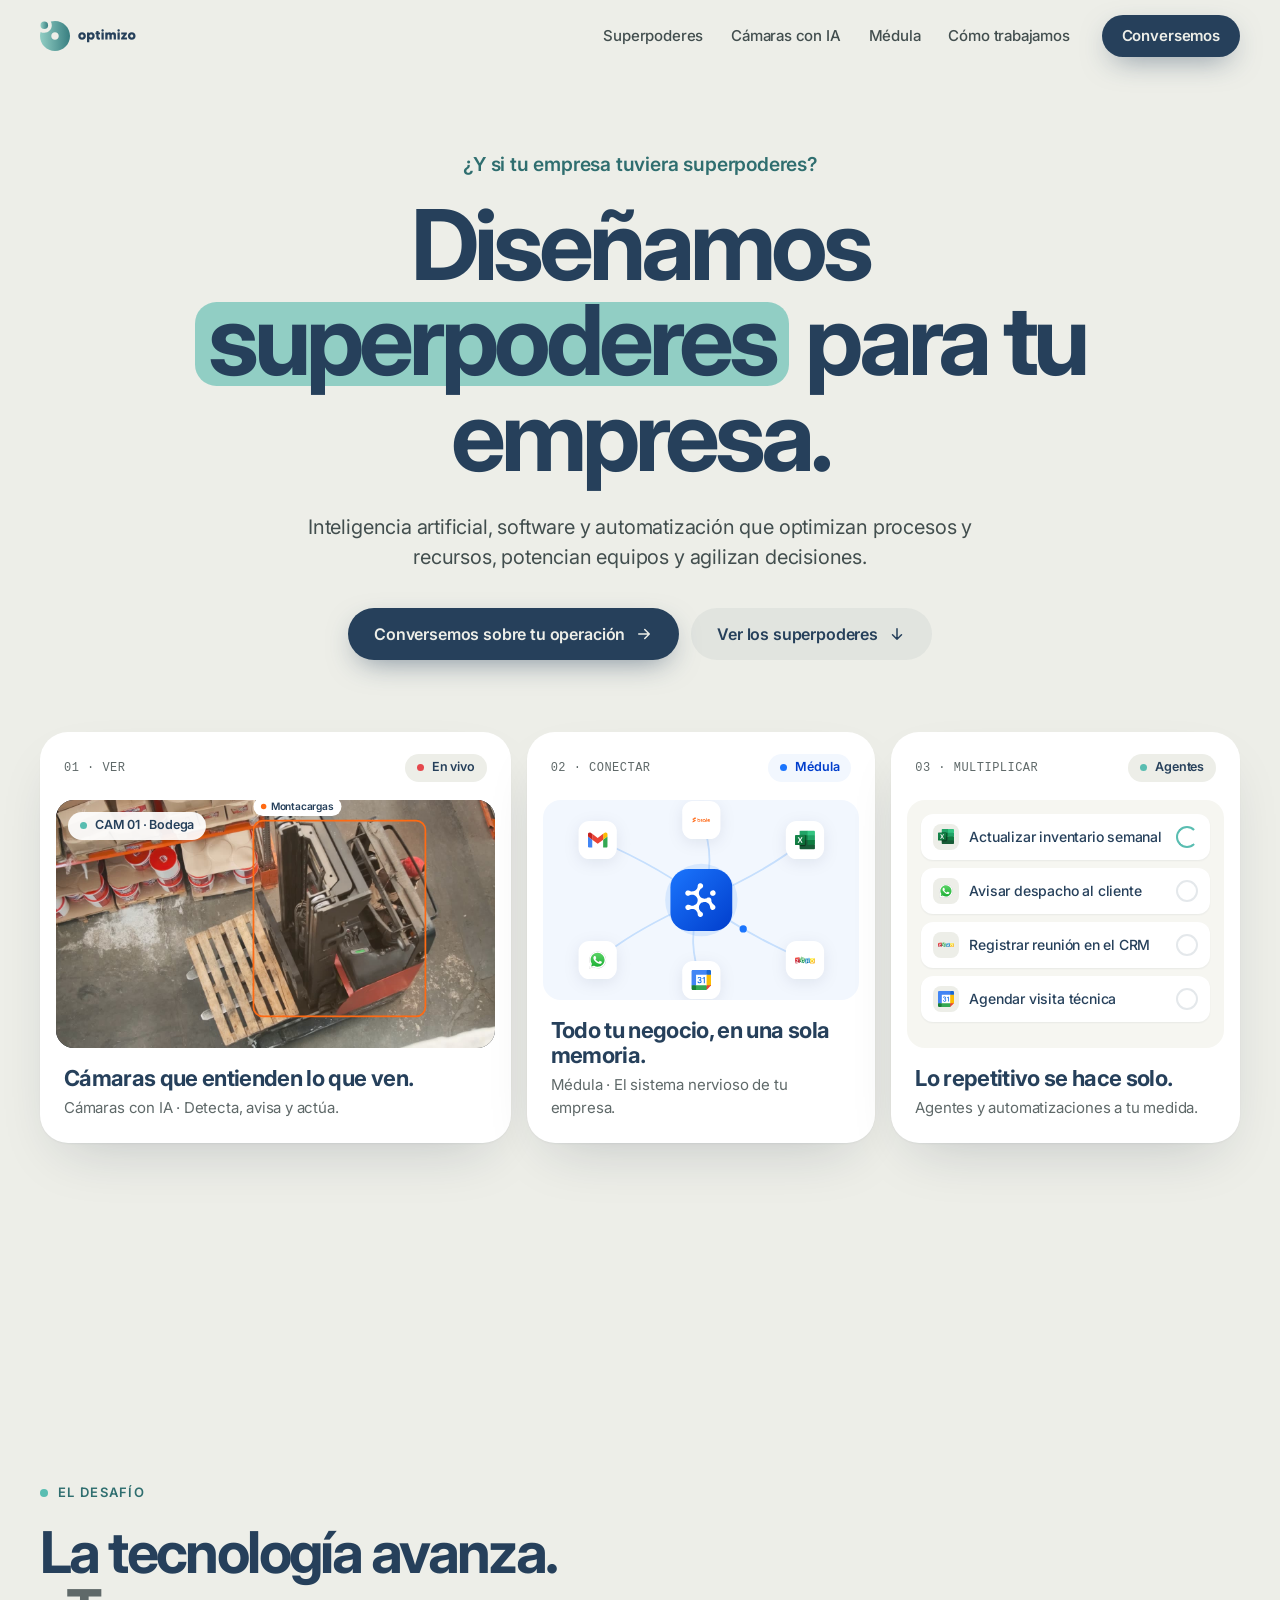
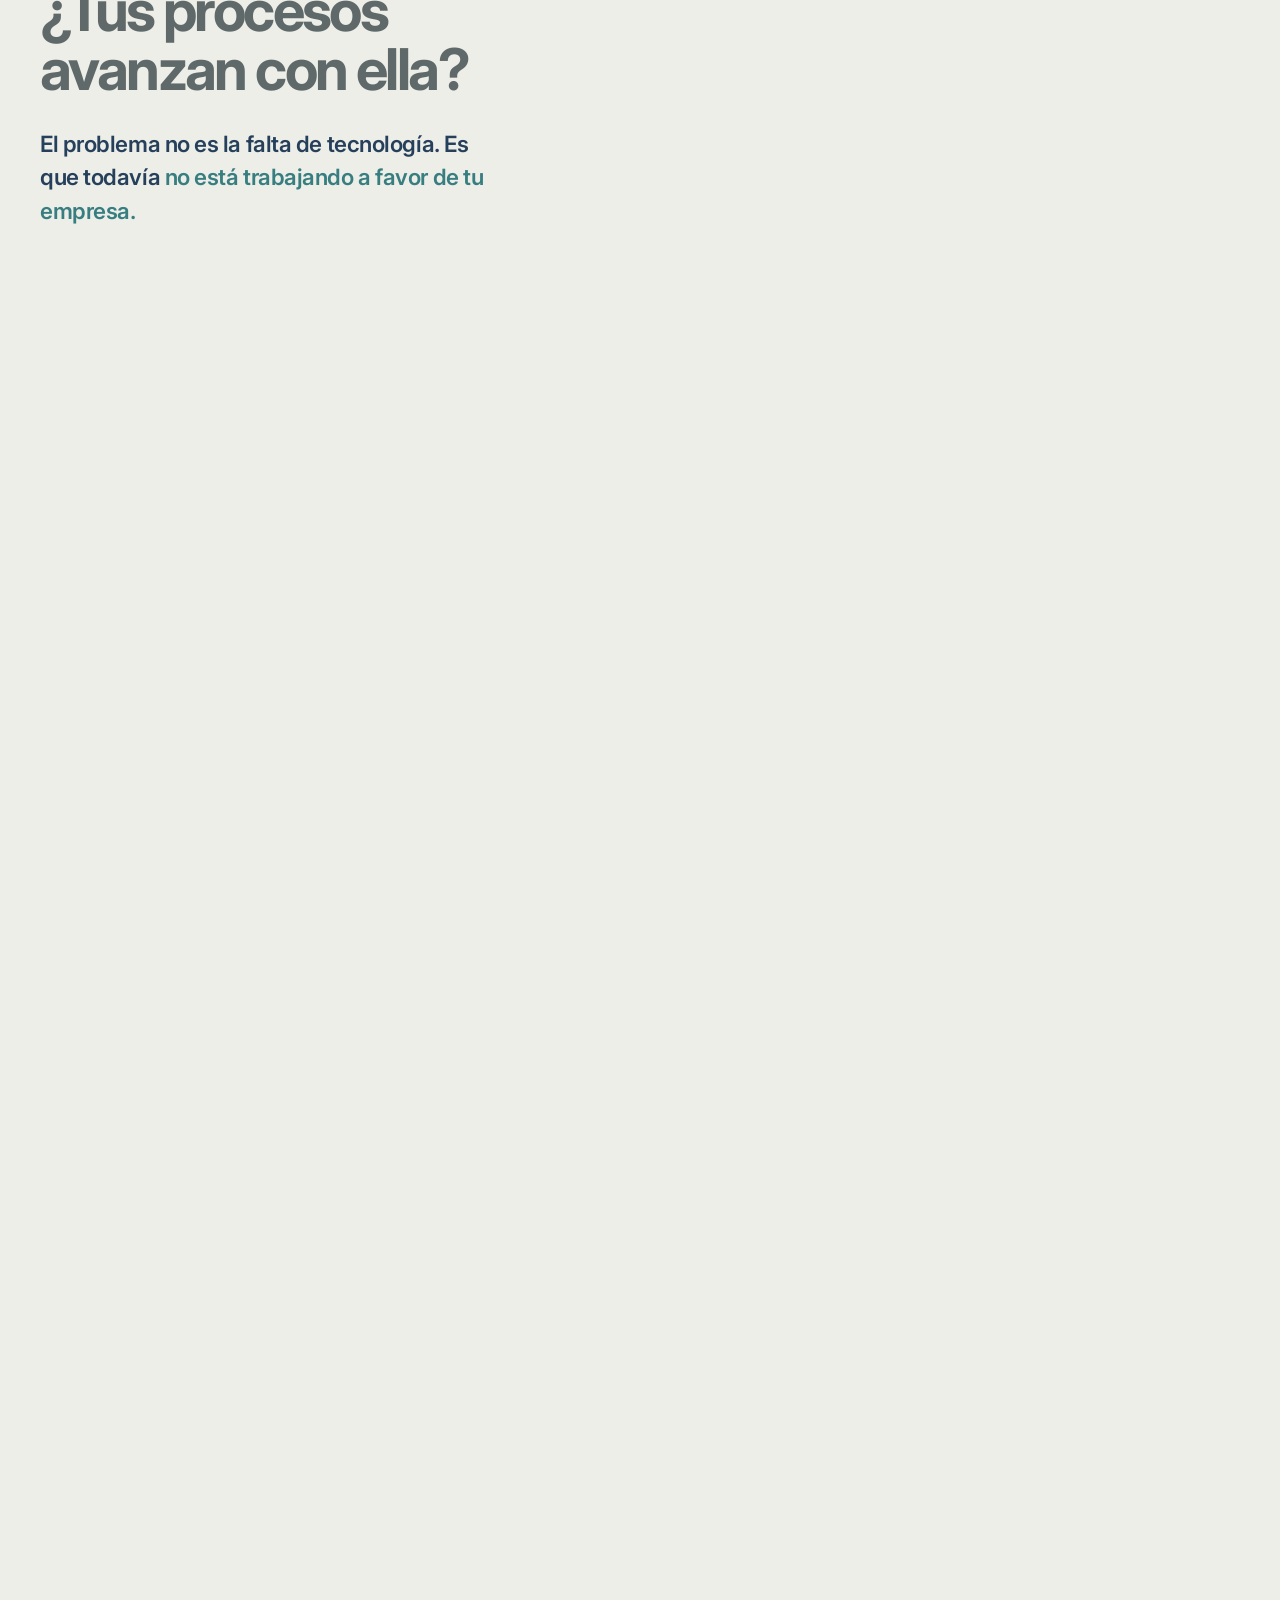
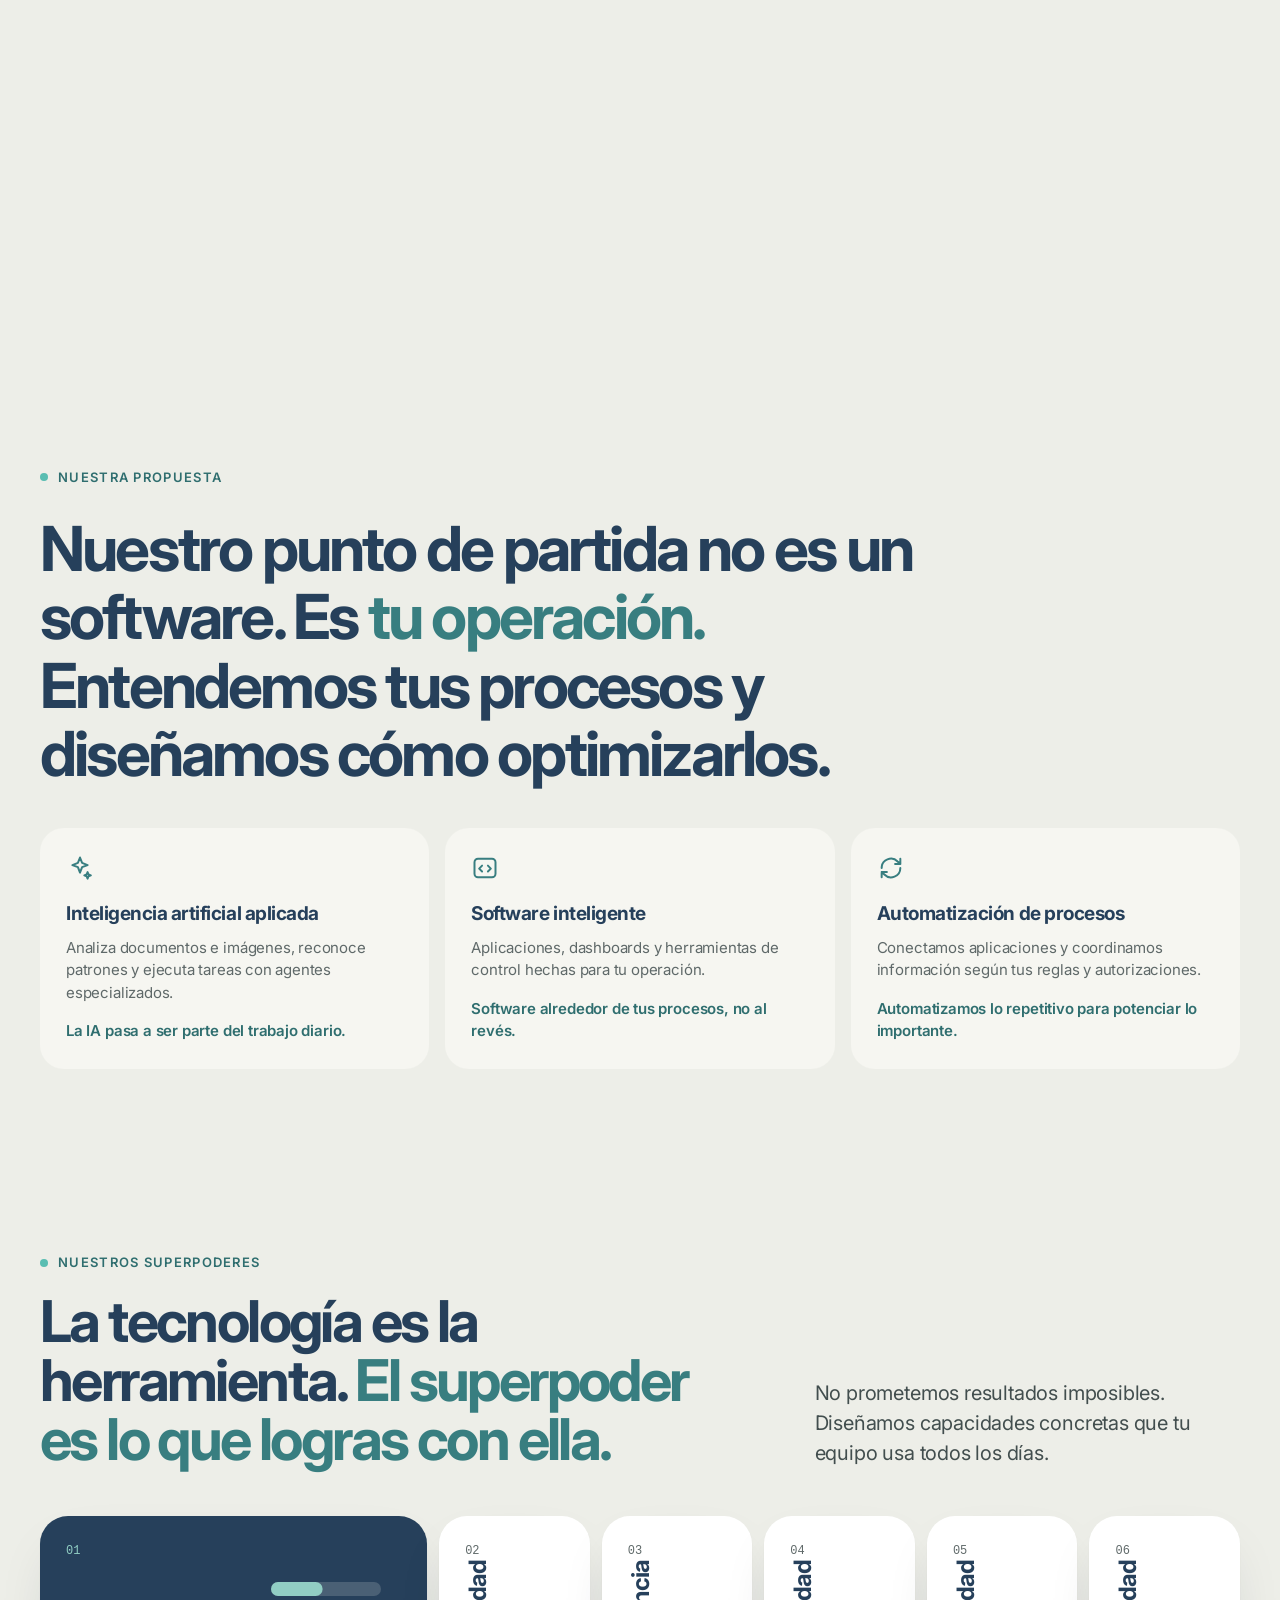
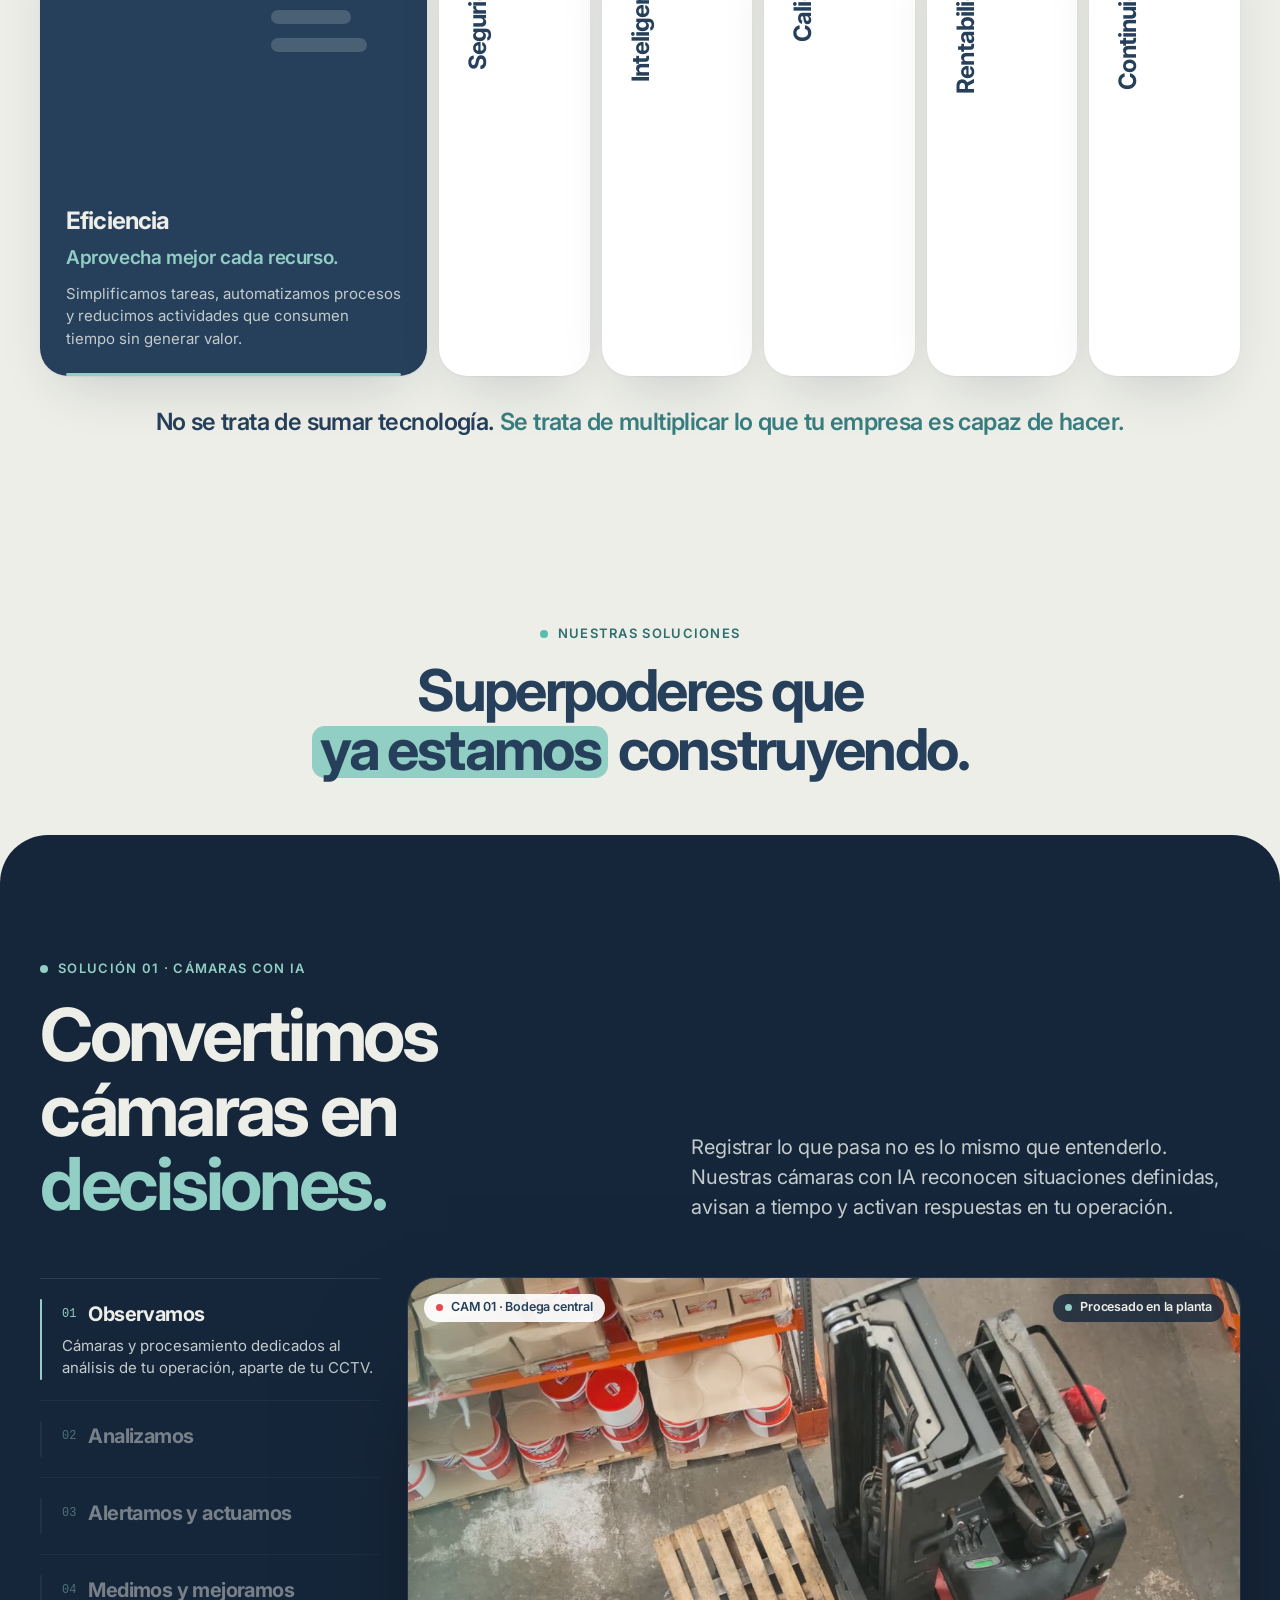
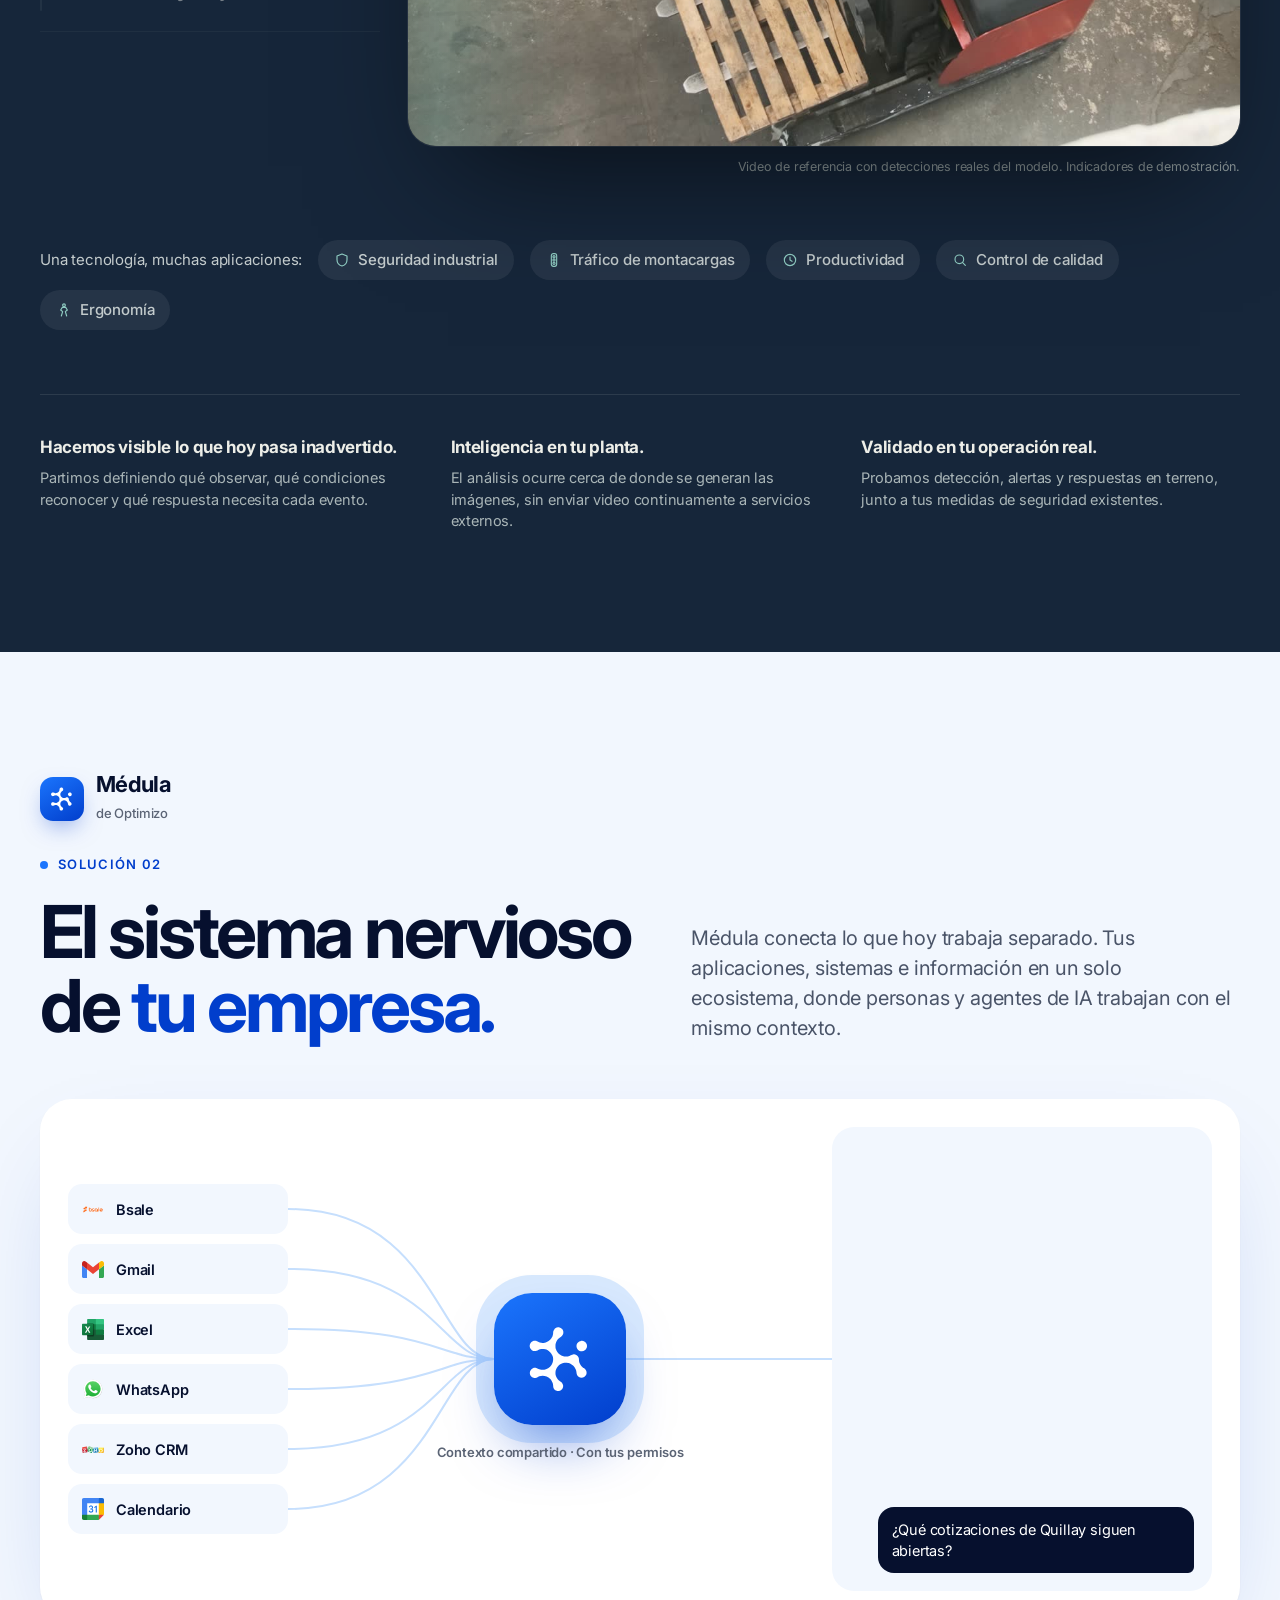
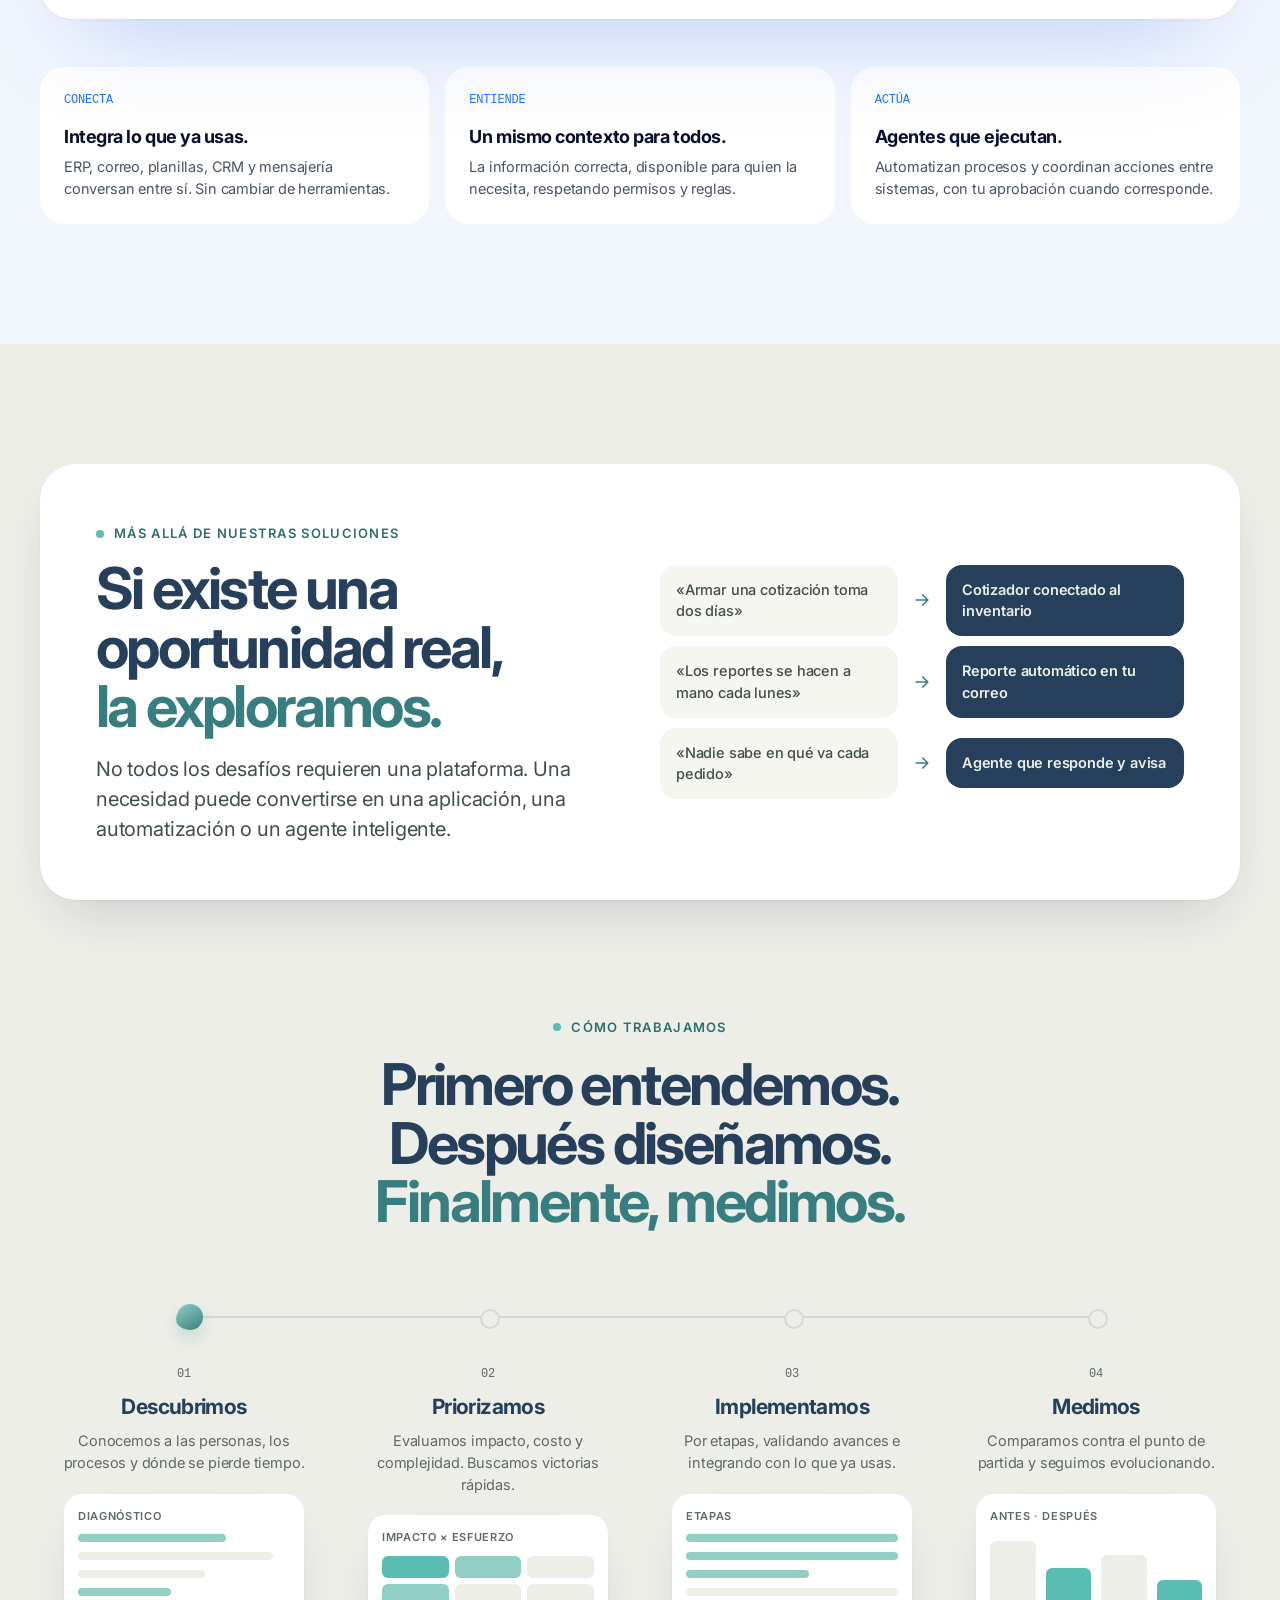
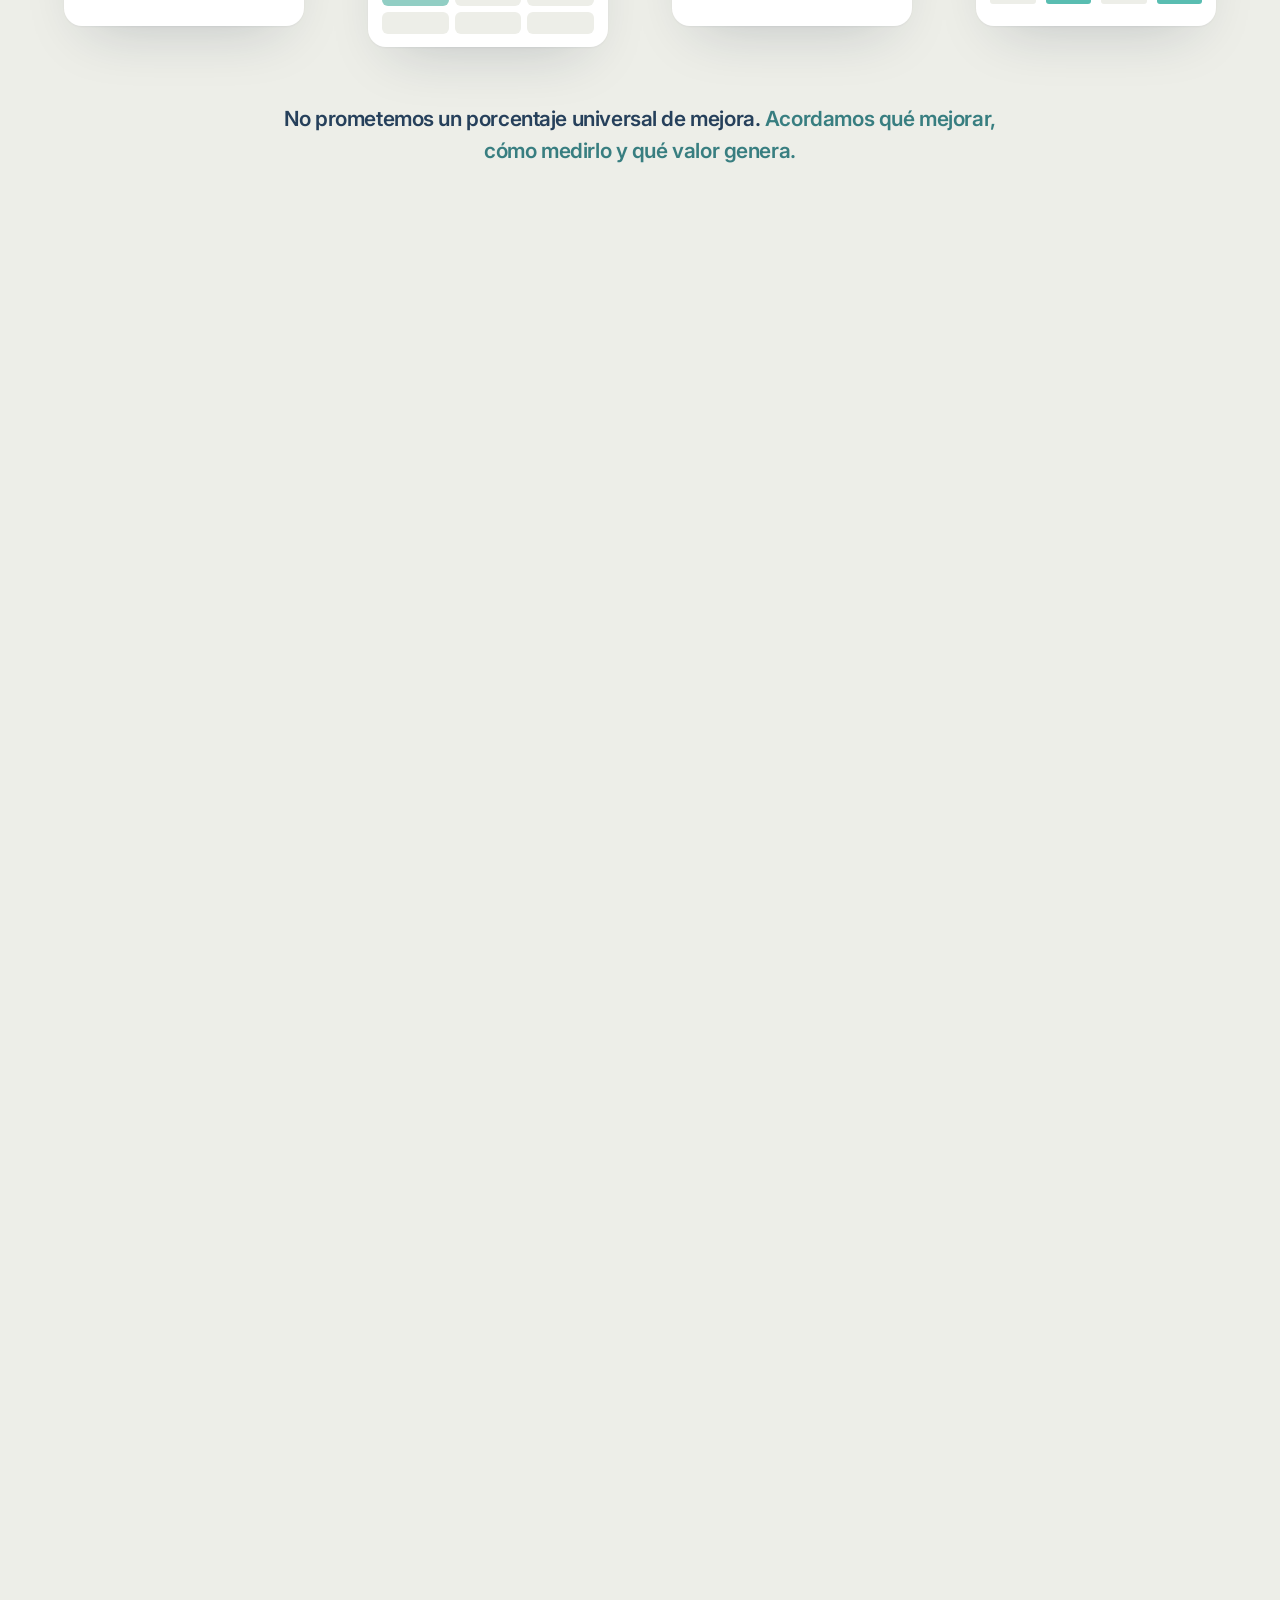
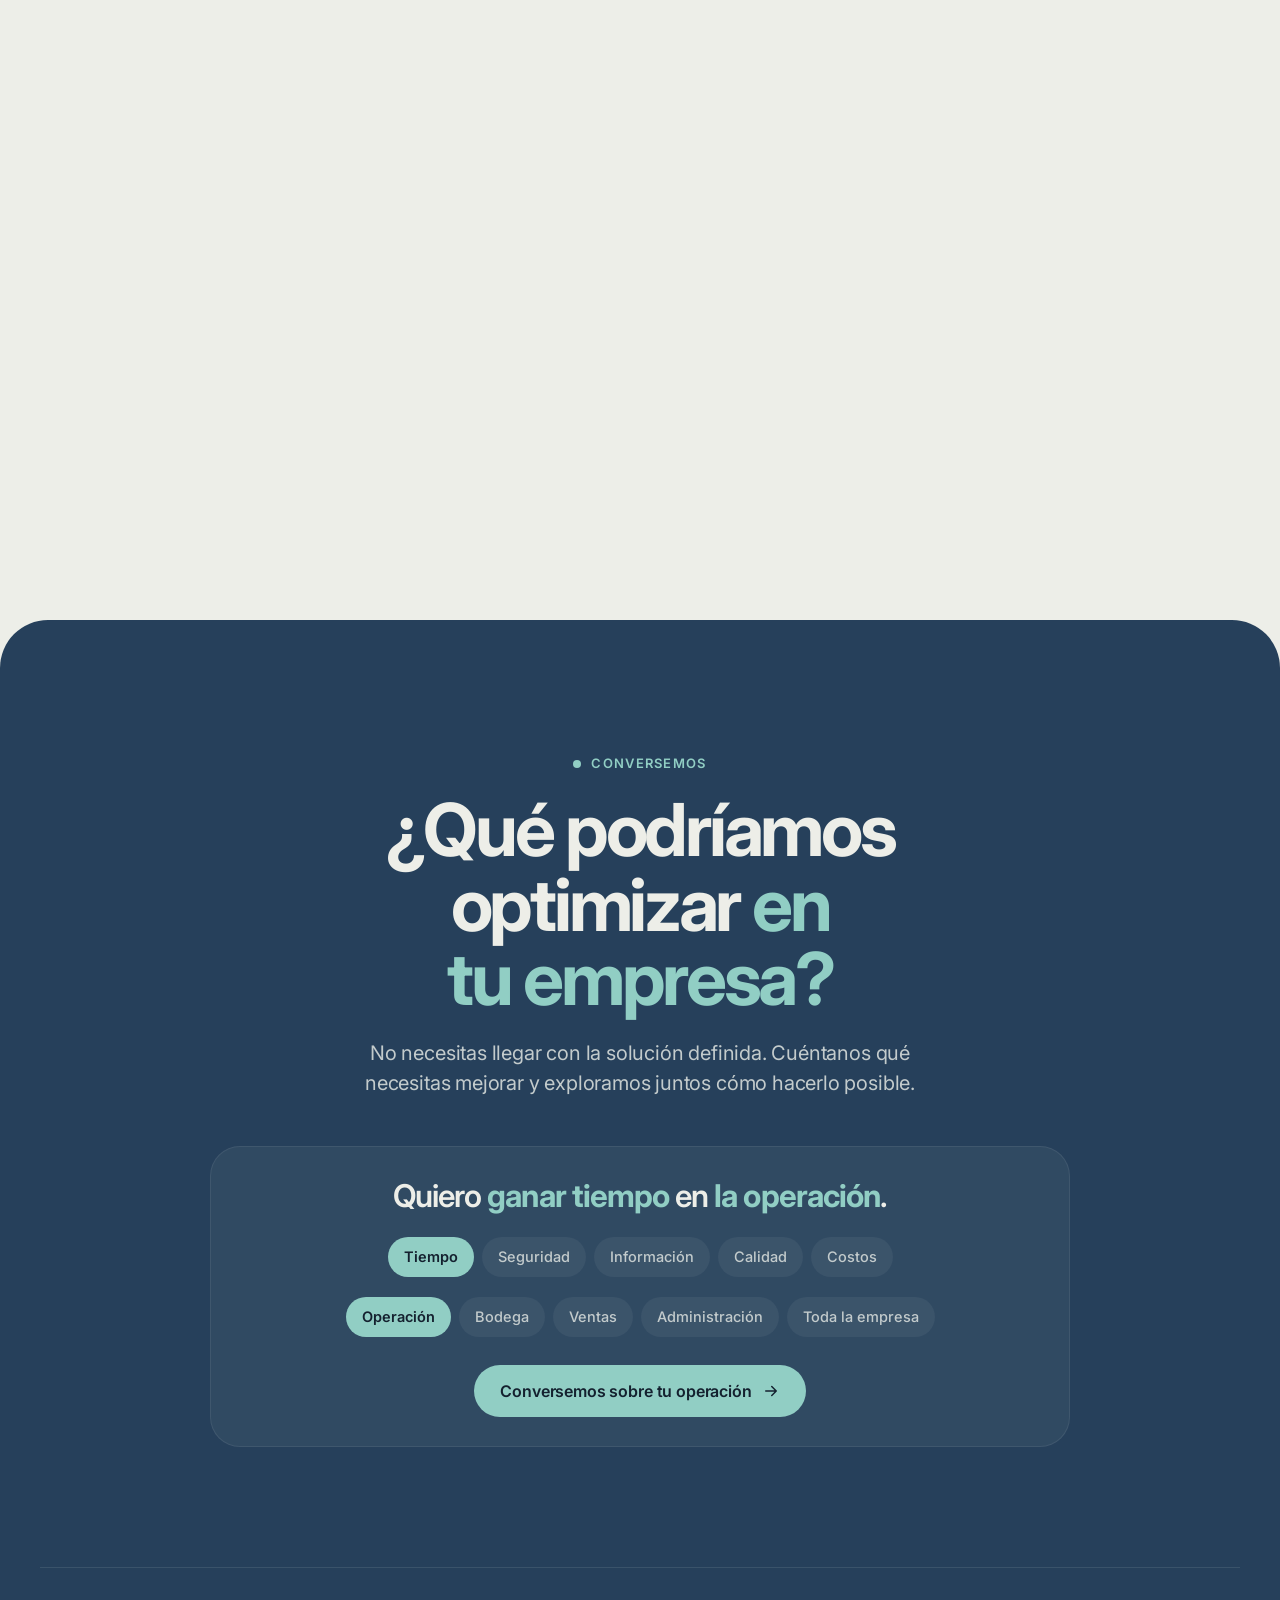
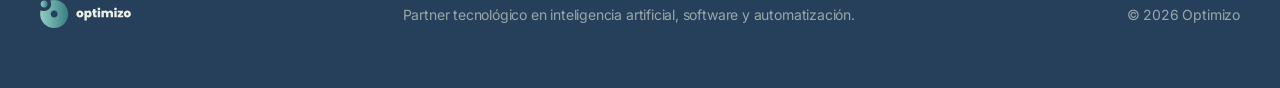
==== index.html @ f1a85746 "Sitio de Optimizo para la feria: v1 Co-Authored-By: Claude Opus 5.5 <noreply@anthropic.com>" ====
<!doctype html>
<html lang="es-CL">
<head>
<meta charset="utf-8">
<meta name="viewport" content="width=device-width, initial-scale=1, viewport-fit=cover">
<title>Optimizo · Superpoderes para tu empresa</title>
<meta name="description" content="Partner tecnológico en inteligencia artificial, desarrollo de software y automatización. Cámaras con IA y Médula, el sistema nervioso de tu empresa.">
<meta name="robots" content="noindex">
<meta name="theme-color" content="#EDEEE8">
<link rel="icon" href="recursos/optimizo-isotipo.svg" type="image/svg+xml">
<link rel="preload" href="recursos/fuentes/inter-opsz.woff2" as="font" type="font/woff2" crossorigin>
<link rel="stylesheet" href="estilos.css">
</head>
<body>

<svg width="0" height="0" style="position:absolute" aria-hidden="true">
  <defs>
    <symbol id="i-flecha" viewBox="0 0 24 24" fill="none" stroke="currentColor" stroke-width="2" stroke-linecap="round" stroke-linejoin="round"><path d="M5 12h14M13 6l6 6-6 6"/></symbol>
    <symbol id="i-abajo" viewBox="0 0 24 24" fill="none" stroke="currentColor" stroke-width="2" stroke-linecap="round" stroke-linejoin="round"><path d="M12 5v14M6 13l6 6 6-6"/></symbol>
    <symbol id="i-ok" viewBox="0 0 24 24" fill="none" stroke="currentColor" stroke-width="3" stroke-linecap="round" stroke-linejoin="round"><path d="M5 12.5l4.5 4.5L19 7.5"/></symbol>
    <symbol id="i-alerta" viewBox="0 0 24 24" fill="none" stroke="currentColor" stroke-width="2.2" stroke-linecap="round" stroke-linejoin="round"><path d="M12 3.5L2.8 19.5h18.4z"/><path d="M12 10v4.2M12 17.2v.01"/></symbol>
    <symbol id="i-ia" viewBox="0 0 24 24" fill="none" stroke="currentColor" stroke-width="1.7" stroke-linecap="round" stroke-linejoin="round"><path d="M12 3l1.8 4.6L18.5 9.5l-4.7 1.8L12 16l-1.8-4.7L5.5 9.5l4.7-1.9z"/><path d="M18.5 15.5l.8 2 2 .8-2 .8-.8 2-.8-2-2-.8 2-.8z"/></symbol>
    <symbol id="i-codigo" viewBox="0 0 24 24" fill="none" stroke="currentColor" stroke-width="1.7" stroke-linecap="round" stroke-linejoin="round"><rect x="3" y="4" width="18" height="16" rx="3"/><path d="M9.5 10l-2.5 2.5 2.5 2.5M14.5 10l2.5 2.5-2.5 2.5"/></symbol>
    <symbol id="i-auto" viewBox="0 0 24 24" fill="none" stroke="currentColor" stroke-width="1.7" stroke-linecap="round" stroke-linejoin="round"><path d="M4 12a8 8 0 0 1 13.7-5.6L20 8.5M20 4v4.5h-4.5"/><path d="M20 12a8 8 0 0 1-13.7 5.6L4 15.5M4 20v-4.5h4.5"/></symbol>
    <symbol id="i-escudo" viewBox="0 0 24 24" fill="none" stroke="currentColor" stroke-width="1.7" stroke-linecap="round" stroke-linejoin="round"><path d="M12 3l7.5 3v5.5c0 4.6-3.2 8.2-7.5 9.5-4.3-1.3-7.5-4.9-7.5-9.5V6z"/></symbol>
    <symbol id="i-trafico" viewBox="0 0 24 24" fill="none" stroke="currentColor" stroke-width="1.7" stroke-linecap="round" stroke-linejoin="round"><rect x="8" y="2.5" width="8" height="19" rx="3"/><circle cx="12" cy="7" r="1.6"/><circle cx="12" cy="12" r="1.6"/><circle cx="12" cy="17" r="1.6"/></symbol>
    <symbol id="i-reloj" viewBox="0 0 24 24" fill="none" stroke="currentColor" stroke-width="1.7" stroke-linecap="round" stroke-linejoin="round"><circle cx="12" cy="12" r="8.5"/><path d="M12 7.5V12l3 2"/></symbol>
    <symbol id="i-lupa" viewBox="0 0 24 24" fill="none" stroke="currentColor" stroke-width="1.7" stroke-linecap="round" stroke-linejoin="round"><circle cx="11" cy="11" r="6.5"/><path d="M20 20l-4.3-4.3"/></symbol>
    <symbol id="i-cuerpo" viewBox="0 0 24 24" fill="none" stroke="currentColor" stroke-width="1.7" stroke-linecap="round" stroke-linejoin="round"><circle cx="12" cy="4.8" r="2"/><path d="M8 21l2-6.5-3-2.5 2.5-4h5l2.5 4-3 2.5 2 6.5"/></symbol>
    <symbol id="i-chip" viewBox="0 0 24 24" fill="none" stroke="currentColor" stroke-width="1.7" stroke-linecap="round" stroke-linejoin="round"><rect x="6" y="6" width="12" height="12" rx="2.5"/><path d="M9.5 3v3M14.5 3v3M9.5 18v3M14.5 18v3M3 9.5h3M3 14.5h3M18 9.5h3M18 14.5h3"/></symbol>
    <symbol id="i-campana" viewBox="0 0 24 24" fill="none" stroke="currentColor" stroke-width="1.8" stroke-linecap="round" stroke-linejoin="round"><path d="M6 16V11a6 6 0 0 1 12 0v5l1.5 2h-15z"/><path d="M10 20.5a2.2 2.2 0 0 0 4 0"/></symbol>
    <symbol id="i-luz" viewBox="0 0 24 24" fill="none" stroke="currentColor" stroke-width="1.8" stroke-linecap="round" stroke-linejoin="round"><path d="M7 18v-6a5 5 0 0 1 10 0v6"/><path d="M5 18h14v3H5zM12 2v2M4.2 5.2l1.4 1.4M19.8 5.2l-1.4 1.4"/></symbol>
    <symbol id="i-registro" viewBox="0 0 24 24" fill="none" stroke="currentColor" stroke-width="1.8" stroke-linecap="round" stroke-linejoin="round"><rect x="5" y="3" width="14" height="18" rx="2.5"/><path d="M9 8h6M9 12h6M9 16h4"/></symbol>
  </defs>
</svg>

<header class="nav" id="nav">
  <div class="envoltura nav__in">
    <a class="nav__logo" href="#inicio" aria-label="Optimizo, inicio"><img src="recursos/optimizo-logo.svg" alt="optimizo" width="96" height="30"></a>
    <nav class="nav__links" aria-label="Secciones">
      <a href="#superpoderes">Superpoderes</a>
      <a href="#camaras">Cámaras con IA</a>
      <a href="#medula">Médula</a>
      <a href="#metodo">Cómo trabajamos</a>
    </nav>
    <a class="boton boton--primario" href="#conversemos">Conversemos</a>
  </div>
</header>

<main id="inicio">

  <!-- 01 · Promesa -->
  <section class="heroe envoltura" aria-labelledby="h-heroe">
    <p class="heroe__pregunta" data-r>¿Y si tu empresa tuviera superpoderes?</p>
    <h1 id="h-heroe" data-r style="--d:.08s">Diseñamos <span class="palabra">superpoderes</span> para tu empresa.</h1>
    <p class="bajada" data-r style="--d:.16s">Inteligencia artificial, software y automatización que optimizan procesos y recursos, potencian equipos y agilizan decisiones.</p>
    <div class="heroe__acciones" data-r style="--d:.24s">
      <a class="boton boton--primario" href="#conversemos">Conversemos sobre tu operación <svg><use href="#i-flecha"/></svg></a>
      <a class="boton boton--suave" href="#superpoderes">Ver los superpoderes <svg><use href="#i-abajo"/></svg></a>
    </div>

    <div class="mazo" aria-label="Superpoderes que ya estamos construyendo">
      <a class="carta" href="#camaras" data-r style="--d:.3s">
        <div class="carta__cab"><span class="carta__num">01 · VER</span><span class="etiqueta etiqueta--vivo"><i></i>En vivo</span></div>
        <div class="carta__vista camara-mini" id="cam-mini">
          <video muted loop playsinline preload="metadata" poster="recursos/video/bodega.jpg" aria-hidden="true"><source src="recursos/video/bodega.mp4" type="video/mp4"></video>
          <canvas aria-hidden="true"></canvas>
          <span class="etiqueta"><i></i>CAM 01 · Bodega</span>
        </div>
        <div class="carta__pie"><b>Cámaras que entienden lo que ven.</b><span>Cámaras con IA · Detecta, avisa y actúa.</span></div>
      </a>
      <a class="carta" href="#medula" data-r style="--d:.38s">
        <div class="carta__cab"><span class="carta__num">02 · CONECTAR</span><span class="etiqueta etiqueta--medula"><i></i>Médula</span></div>
        <div class="carta__vista medula-mini" id="medula-mini" aria-hidden="true"><svg viewBox="0 0 320 220"></svg></div>
        <div class="carta__pie"><b>Todo tu negocio, en una sola memoria.</b><span>Médula · El sistema nervioso de tu empresa.</span></div>
      </a>
      <a class="carta" href="#a-medida" data-r style="--d:.46s">
        <div class="carta__cab"><span class="carta__num">03 · MULTIPLICAR</span><span class="etiqueta"><i></i>Agentes</span></div>
        <div class="carta__vista tareas" id="tareas" aria-hidden="true"></div>
        <div class="carta__pie"><b>Lo repetitivo se hace solo.</b><span>Agentes y automatizaciones a tu medida.</span></div>
      </a>
    </div>
  </section>

  <!-- 02 · El desafío -->
  <section class="desafio" id="desafio" aria-labelledby="h-desafio">
    <div class="desafio__fijo">
      <div class="envoltura desafio__grid">
        <div>
          <span class="rotulo">El desafío</span>
          <h2 class="titular titular--2" id="h-desafio" style="margin-top:18px">La tecnología avanza. <span class="tenue">¿Tus procesos avanzan con ella?</span></h2>
          <p class="desafio__cierre">El problema no es la falta de tecnología. Es que todavía <span class="acento">no está trabajando a favor de tu empresa.</span></p>
        </div>
        <div class="desafio__mesa" id="mesa">
          <div class="problema" style="--c:#59BDB1"><b><i></i>Información fragmentada</b><span>Los datos existen, pero están repartidos entre aplicaciones, planillas y personas.</span></div>
          <div class="problema" style="--c:#26405B"><b><i></i>Horas en tareas repetitivas</b><span>Buscar información, actualizar registros y copiar datos de un lado a otro.</span></div>
          <div class="problema" style="--c:#387E80"><b><i></i>Poca visibilidad</b><span>Lo que pasa en la operación no se convierte en información para decidir.</span></div>
          <div class="problema" style="--c:#424E4E"><b><i></i>Procesos desconectados</b><span>Personas y sistemas trabajan aislados y duplican esfuerzos.</span></div>
          <div class="problema" style="--c:#FF6A13"><b><i></i>Gestión reactiva</b><span>Los problemas se detectan cuando ya ocurrieron.</span></div>
        </div>
      </div>
    </div>
  </section>

  <!-- 03 · Propuesta de valor + 05 · Qué hacemos -->
  <section class="propuesta envoltura" aria-labelledby="h-propuesta">
    <span class="rotulo">Nuestra propuesta</span>
    <h2 class="frase" id="h-propuesta" data-frase>Nuestro punto de partida no es un software. Es <span class="acento">tu operación.</span> Entendemos tus procesos y diseñamos cómo optimizarlos.</h2>
    <div class="propuesta__sub">
      <div class="capacidad" data-r><svg><use href="#i-ia"/></svg><b>Inteligencia artificial aplicada</b><p>Analiza documentos e imágenes, reconoce patrones y ejecuta tareas con agentes especializados.</p><em>La IA pasa a ser parte del trabajo diario.</em></div>
      <div class="capacidad" data-r style="--d:.08s"><svg><use href="#i-codigo"/></svg><b>Software inteligente</b><p>Aplicaciones, dashboards y herramientas de control hechas para tu operación.</p><em>Software alrededor de tus procesos, no al revés.</em></div>
      <div class="capacidad" data-r style="--d:.16s"><svg><use href="#i-auto"/></svg><b>Automatización de procesos</b><p>Conectamos aplicaciones y coordinamos información según tus reglas y autorizaciones.</p><em>Automatizamos lo repetitivo para potenciar lo importante.</em></div>
    </div>
  </section>

  <!-- 04 · Superpoderes -->
  <section class="poderes envoltura" id="superpoderes" aria-labelledby="h-poderes">
    <div class="poderes__cab">
      <div>
        <span class="rotulo">Nuestros superpoderes</span>
        <h2 class="titular titular--2" id="h-poderes" style="margin-top:18px">La tecnología es la herramienta. <span class="acento">El superpoder es lo que logras con ella.</span></h2>
      </div>
      <p class="bajada">No prometemos resultados imposibles. Diseñamos capacidades concretas que tu equipo usa todos los días.</p>
    </div>
    <div class="fila-poderes" id="fila-poderes" role="tablist" aria-label="Superpoderes"></div>
    <p class="poderes__nota" data-r>No se trata de sumar tecnología. <span class="acento">Se trata de multiplicar lo que tu empresa es capaz de hacer.</span></p>
  </section>

  <!-- 06 · Soluciones -->
  <div class="soluciones-cab envoltura">
    <span class="rotulo" data-r>Nuestras soluciones</span>
    <h2 class="titular titular--2" data-r style="--d:.08s">Superpoderes que <span class="palabra">ya estamos</span> construyendo.</h2>
  </div>

  <!-- Cámaras con IA -->
  <section class="camaras" id="camaras" aria-labelledby="h-camaras">
    <div class="envoltura">
      <div class="camaras__cab">
        <div>
          <span class="rotulo">Solución 01 · Cámaras con IA</span>
          <h2 class="titular" id="h-camaras" style="margin-top:18px">Convertimos cámaras en <span class="acento">decisiones.</span></h2>
        </div>
        <p class="bajada">Registrar lo que pasa no es lo mismo que entenderlo. Nuestras cámaras con IA reconocen situaciones definidas, avisan a tiempo y activan respuestas en tu operación.</p>
      </div>

      <div class="demo-cam" id="demo-cam">
        <div class="pasos" role="tablist" aria-label="Cómo funciona">
          <button class="paso activo" role="tab" aria-selected="true"><span class="paso__luz"></span><b><small>01</small>Observamos</b><p>Cámaras y procesamiento dedicados al análisis de tu operación, aparte de tu CCTV.</p></button>
          <button class="paso" role="tab" aria-selected="false"><span class="paso__luz"></span><b><small>02</small>Analizamos</b><p>La IA reconoce personas, vehículos, objetos y condiciones definidas para cada proceso.</p></button>
          <button class="paso" role="tab" aria-selected="false"><span class="paso__luz"></span><b><small>03</small>Alertamos y actuamos</b><p>Avisa a la persona correcta, registra el evento y activa balizas, luces o señales.</p></button>
          <button class="paso" role="tab" aria-selected="false"><span class="paso__luz"></span><b><small>04</small>Medimos y mejoramos</b><p>Cada evento alimenta indicadores para ver tendencias y decidir dónde mejorar.</p></button>
        </div>
        <div>
          <div class="monitor" id="monitor" data-paso="0">
            <video muted loop playsinline preload="auto" poster="recursos/video/bodega.jpg" aria-label="Bodega vista por una cámara con IA"><source src="recursos/video/bodega.mp4" type="video/mp4"></video>
            <canvas aria-hidden="true"></canvas>
            <div class="monitor__hud">
              <span class="etiqueta etiqueta--vivo"><i></i>CAM 01 · Bodega central</span>
              <span class="etiqueta etiqueta--local"><i></i>Procesado en la planta</span>
            </div>
            <div class="acciones-cam">
              <span class="accion" style="--d:.15s"><i class="baliza"></i>Baliza del pasillo encendida</span>
              <span class="accion" style="--d:.3s"><i><svg><use href="#i-campana"/></svg></i>Aviso a Diego · Operaciones</span>
              <span class="accion" style="--d:.45s"><i><svg><use href="#i-registro"/></svg></i>Evento registrado</span>
            </div>
            <div class="alerta" role="status">
              <div class="alerta__ico"><svg><use href="#i-alerta"/></svg></div>
              <div><small>OPTIMIZO · AHORA</small><b>Montacargas cerca de una persona</b><span>Zona 2 · Cámara 01</span></div>
            </div>
            <div class="tablero" aria-hidden="true">
              <div>
                <h4>Eventos por zona<small>Esta semana · Bodega central</small></h4>
                <div class="zonas">
                  <div class="zona"><span>Zona 1</span><div class="zona__barra"><i style="--w:14%"></i></div><b>1</b></div>
                  <div class="zona zona--alta"><span>Zona 2</span><div class="zona__barra"><i style="--w:100%;--d:.1s"></i></div><b>7</b></div>
                  <div class="zona"><span>Zona 3</span><div class="zona__barra"><i style="--w:29%;--d:.2s"></i></div><b>2</b></div>
                  <div class="zona"><span>Zona 4</span><div class="zona__barra"><i style="--w:3%;--d:.3s"></i></div><b>0</b></div>
                </div>
                <div class="recientes">
                  <h5>Últimos eventos</h5>
                  <div><span>09:14</span><i style="background:#FF6A13"></i>Montacargas cerca de persona · Z2</div>
                  <div><span>08:52</span><i style="background:#E5484D"></i>Persona en zona de riesgo · Z2</div>
                  <div><span>Ayer</span><i style="background:#E5484D"></i>Persona en zona de riesgo · Z3</div>
                </div>
              </div>
              <div class="plano"><svg viewBox="0 0 400 240" id="plano"></svg></div>
            </div>
          </div>
          <p class="demo-nota">Video de referencia con detecciones reales del modelo. Indicadores de demostración.</p>
        </div>
      </div>

      <div class="aplicaciones">
        <span>Una tecnología, muchas aplicaciones:</span>
        <span class="chip-osc"><svg><use href="#i-escudo"/></svg>Seguridad industrial</span>
        <span class="chip-osc"><svg><use href="#i-trafico"/></svg>Tráfico de montacargas</span>
        <span class="chip-osc"><svg><use href="#i-reloj"/></svg>Productividad</span>
        <span class="chip-osc"><svg><use href="#i-lupa"/></svg>Control de calidad</span>
        <span class="chip-osc"><svg><use href="#i-cuerpo"/></svg>Ergonomía</span>
      </div>

      <div class="camaras__pie">
        <div data-r><b>Hacemos visible lo que hoy pasa inadvertido.</b><p>Partimos definiendo qué observar, qué condiciones reconocer y qué respuesta necesita cada evento.</p></div>
        <div data-r style="--d:.08s"><b>Inteligencia en tu planta.</b><p>El análisis ocurre cerca de donde se generan las imágenes, sin enviar video continuamente a servicios externos.</p></div>
        <div data-r style="--d:.16s"><b>Validado en tu operación real.</b><p>Probamos detección, alertas y respuestas en terreno, junto a tus medidas de seguridad existentes.</p></div>
      </div>
    </div>
  </section>

  <!-- Médula -->
  <section class="medula" id="medula" aria-labelledby="h-medula">
    <div class="envoltura">
      <div class="medula__cab">
        <div>
          <div class="sello"><span class="sello__iso"><img src="recursos/medula.svg" alt=""></span><div><b>Médula</b><br><small>de Optimizo</small></div></div>
          <span class="rotulo">Solución 02</span>
          <h2 class="titular" id="h-medula" style="margin-top:18px">El sistema nervioso de <span class="acento">tu empresa.</span></h2>
        </div>
        <p class="bajada">Médula conecta lo que hoy trabaja separado. Tus aplicaciones, sistemas e información en un solo ecosistema, donde personas y agentes de IA trabajan con el mismo contexto.</p>
      </div>

      <div class="red" id="red">
        <svg class="red__nervios" id="nervios" aria-hidden="true"></svg>
        <div class="red__apps" id="apps">
          <div class="app" data-app="bsale"><img src="recursos/logos/bsale.png" alt="">Bsale</div>
          <div class="app" data-app="gmail"><img src="recursos/logos/gmail.svg" alt="">Gmail</div>
          <div class="app" data-app="excel"><img src="recursos/logos/microsoftexcel.svg" alt="">Excel</div>
          <div class="app" data-app="whatsapp"><img src="recursos/logos/whatsapp.svg" alt="">WhatsApp</div>
          <div class="app" data-app="zoho"><img src="recursos/logos/zoho.svg" alt="">Zoho CRM</div>
          <div class="app" data-app="calendar"><img src="recursos/logos/googlecalendar.svg" alt="">Calendario</div>
        </div>
        <div class="red__centro"><div class="nucleo" id="nucleo"><img src="recursos/medula.svg" alt="Médula"></div><span class="nucleo__txt">Contexto compartido · Con tus permisos</span></div>
        <div class="red__chat" id="chat" aria-live="polite"></div>
      </div>

      <div class="medula__pie">
        <div data-r><em>CONECTA</em><b>Integra lo que ya usas.</b><p>ERP, correo, planillas, CRM y mensajería conversan entre sí. Sin cambiar de herramientas.</p></div>
        <div data-r style="--d:.08s"><em>ENTIENDE</em><b>Un mismo contexto para todos.</b><p>La información correcta, disponible para quien la necesita, respetando permisos y reglas.</p></div>
        <div data-r style="--d:.16s"><em>ACTÚA</em><b>Agentes que ejecutan.</b><p>Automatizan procesos y coordinan acciones entre sistemas, con tu aprobación cuando corresponde.</p></div>
      </div>
    </div>
  </section>

  <!-- A medida -->
  <section class="medida envoltura" id="a-medida" aria-labelledby="h-medida">
    <div class="medida__caja" data-r>
      <div>
        <span class="rotulo">Más allá de nuestras soluciones</span>
        <h2 class="titular titular--2" id="h-medida">Si existe una oportunidad real, <span class="acento">la exploramos.</span></h2>
        <p class="bajada" style="margin-top:18px">No todos los desafíos requieren una plataforma. Una necesidad puede convertirse en una aplicación, una automatización o un agente inteligente.</p>
      </div>
      <div class="transforma">
        <div class="transforma__fila"><span>«Armar una cotización toma dos días»</span><svg><use href="#i-flecha"/></svg><span>Cotizador conectado al inventario</span></div>
        <div class="transforma__fila"><span>«Los reportes se hacen a mano cada lunes»</span><svg><use href="#i-flecha"/></svg><span>Reporte automático en tu correo</span></div>
        <div class="transforma__fila"><span>«Nadie sabe en qué va cada pedido»</span><svg><use href="#i-flecha"/></svg><span>Agente que responde y avisa</span></div>
      </div>
    </div>
  </section>

  <!-- 07 · Cómo trabajamos -->
  <section class="metodo" id="metodo" aria-labelledby="h-metodo">
    <div class="metodo__fijo">
      <div class="envoltura">
        <div class="metodo__cab">
          <span class="rotulo">Cómo trabajamos</span>
          <h2 class="titular titular--2" id="h-metodo">Primero entendemos. Después diseñamos. <span class="acento">Finalmente, medimos.</span></h2>
        </div>
        <div class="via" id="via">
          <div class="via__linea"><i></i></div>
          <span class="via__punto" aria-hidden="true"></span>
          <div class="etapa"><small>01</small><b>Descubrimos</b><p>Conocemos a las personas, los procesos y dónde se pierde tiempo.</p>
            <div class="etapa__pieza" aria-hidden="true"><div class="pz-rot">Diagnóstico</div><div class="pz-lin c" style="width:70%"></div><div class="pz-lin" style="width:92%"></div><div class="pz-lin" style="width:60%"></div><div class="pz-lin c" style="width:44%"></div></div></div>
          <div class="etapa"><small>02</small><b>Priorizamos</b><p>Evaluamos impacto, costo y complejidad. Buscamos victorias rápidas.</p>
            <div class="etapa__pieza" aria-hidden="true"><div class="pz-rot">Impacto × esfuerzo</div><div class="pz-mat"><i class="c"></i><i class="m"></i><i></i><i class="m"></i><i></i><i></i><i></i><i></i><i></i></div></div></div>
          <div class="etapa"><small>03</small><b>Implementamos</b><p>Por etapas, validando avances e integrando con lo que ya usas.</p>
            <div class="etapa__pieza" aria-hidden="true"><div class="pz-rot">Etapas</div><div class="pz-lin c" style="width:100%"></div><div class="pz-lin c" style="width:100%"></div><div class="pz-lin c" style="width:58%"></div><div class="pz-lin" style="width:100%"></div></div></div>
          <div class="etapa"><small>04</small><b>Medimos</b><p>Comparamos contra el punto de partida y seguimos evolucionando.</p>
            <div class="etapa__pieza" aria-hidden="true"><div class="pz-rot">Antes · Después</div><div class="pz-barras"><i style="height:90%"></i><i class="c" style="height:52%"></i><i style="height:70%"></i><i class="c" style="height:34%"></i></div></div></div>
        </div>
        <p class="metodo__nota">No prometemos un porcentaje universal de mejora. <span class="acento">Acordamos qué mejorar, cómo medirlo y qué valor genera.</span></p>
      </div>
    </div>
  </section>

  <!-- 08 · Conversemos -->
  <section class="cierre" id="conversemos" aria-labelledby="h-cierre">
    <div class="envoltura">
      <span class="rotulo">Conversemos</span>
      <h2 class="titular" id="h-cierre">¿Qué podríamos optimizar <span class="acento">en tu empresa?</span></h2>
      <p class="bajada">No necesitas llegar con la solución definida. Cuéntanos qué necesitas mejorar y exploramos juntos cómo hacerlo posible.</p>

      <div class="armador" id="armador">
        <p class="armador__frase">Quiero <b id="f-que">ganar tiempo</b> en <b id="f-donde">la operación</b>.</p>
        <div class="armador__grupo" data-grupo="que" aria-label="Qué quieres lograr">
          <button class="opcion" aria-pressed="true" data-v="ganar tiempo">Tiempo</button>
          <button class="opcion" aria-pressed="false" data-v="anticipar riesgos">Seguridad</button>
          <button class="opcion" aria-pressed="false" data-v="conectar la información">Información</button>
          <button class="opcion" aria-pressed="false" data-v="reducir errores">Calidad</button>
          <button class="opcion" aria-pressed="false" data-v="bajar costos">Costos</button>
        </div>
        <div class="armador__grupo" data-grupo="donde" aria-label="Dónde">
          <button class="opcion" aria-pressed="true" data-v="la operación">Operación</button>
          <button class="opcion" aria-pressed="false" data-v="la bodega">Bodega</button>
          <button class="opcion" aria-pressed="false" data-v="ventas">Ventas</button>
          <button class="opcion" aria-pressed="false" data-v="administración">Administración</button>
          <button class="opcion" aria-pressed="false" data-v="toda la empresa">Toda la empresa</button>
        </div>
        <a class="boton boton--menta" href="#conversemos" id="cta-final">Conversemos sobre tu operación <svg><use href="#i-flecha"/></svg></a>
      </div>

      <footer class="pie">
        <img src="recursos/optimizo-logo-sobre-oscuro.svg" alt="optimizo" width="96" height="28">
        <span>Partner tecnológico en inteligencia artificial, software y automatización.</span>
        <span>© 2026 Optimizo</span>
      </footer>
    </div>
  </section>
</main>

<script src="recursos/video/detecciones.js"></script>
<script src="app.js" type="module"></script>
</body>
</html>
---- estilos.css ----
/* Optimizo · sitio de la feria. Lenguaje de la TV del stand: hueso, navy, menta y teal; tarjetas blancas sólidas; SF.
   Sin vidrio ni grano de fondo. Mandarina solo para riesgo y alertas. Médula conserva su cobalto. */
@font-face { font-family: "Inter"; src: url("recursos/fuentes/inter-opsz.woff2") format("woff2"); font-weight: 100 900; font-display: swap; }

:root {
  --navy: #26405B; --navy-profundo: #16263A; --tinta: #14212F; --grafito: #424E4E; --gris: #5F6969;
  --hueso: #EDEEE8; --papel: #F6F6F1; --blanco: #fff; --linea: rgba(38, 64, 91, .12);
  --menta: #91CEC4; --teal: #59BDB1; --tealp: #387E80; --teal-texto: #2F6E6F;
  --mandarina: #FF6A13; --durazno: #FFB98A; --rojo: #E5484D; --verde: #2FB26A;
  --cobalto: #013ECC; --impulso: #1B75FD; --aire: #63A7FC; --bruma: #C6DFFD; --hielo: #F2F7FE; --medula-tinta: #06102E;
  --letra: -apple-system, BlinkMacSystemFont, "SF Pro Display", "SF Pro Text", "Inter", system-ui, sans-serif;
  --mono: ui-monospace, "SF Mono", Menlo, monospace;
  --llegada: cubic-bezier(.16, 1, .3, 1);
  --sombra: 0 1px 2px rgba(22, 38, 58, .05), 0 24px 60px -24px rgba(22, 38, 58, .22);
  --sombra-fuerte: 0 2px 6px rgba(22, 38, 58, .06), 0 40px 100px -30px rgba(22, 38, 58, .35);
  --ancho: 1200px; --gutter: clamp(16px, 4vw, 40px);
}

* { box-sizing: border-box; margin: 0; padding: 0; }
html { scroll-behavior: smooth; -webkit-text-size-adjust: 100%; }
body { background: var(--hueso); color: var(--navy); font-family: var(--letra); font-size: 17px; line-height: 1.5; letter-spacing: -.011em; -webkit-font-smoothing: antialiased; overflow-x: hidden; }
img, svg, video, canvas { display: block; max-width: 100%; }
a { color: inherit; text-decoration: none; }
button { font: inherit; color: inherit; background: none; border: 0; cursor: pointer; }
:focus-visible { outline: 3px solid var(--tealp); outline-offset: 3px; border-radius: 8px; }

.envoltura { width: min(var(--ancho), 100% - 2 * var(--gutter)); margin-inline: auto; }
.rotulo { display: inline-flex; align-items: center; gap: 10px; font-size: 13px; font-weight: 600; letter-spacing: .1em; text-transform: uppercase; color: var(--teal-texto); }
.rotulo::before { content: ""; width: 8px; height: 8px; border-radius: 50%; background: var(--teal); }
.titular { font-size: clamp(2.3rem, 1.2rem + 4.2vw, 4.6rem); line-height: 1.02; letter-spacing: -.045em; font-weight: 700; text-wrap: balance; }
.titular--2 { font-size: clamp(2rem, 1.2rem + 3vw, 3.6rem); }
.bajada { font-size: clamp(1.05rem, .95rem + .4vw, 1.25rem); color: var(--grafito); max-width: 46ch; text-wrap: pretty; }
.tenue { color: var(--gris); }
.acento { color: var(--tealp); }

/* palabra clave sobre menta: nace como el punto del logo y se estira */
.palabra { position: relative; display: inline-block; padding: 0 .14em; z-index: 0; white-space: nowrap; }
.palabra::before { content: ""; position: absolute; z-index: -1; left: 0; top: .1em; bottom: .02em; width: .9em; border-radius: 999px; background: var(--menta); transform: scale(0); }
.visto .palabra::before, .palabra.visto::before { animation: punto-estira 1.5s var(--llegada) .35s forwards; }
@keyframes punto-estira {
  0% { transform: scale(0); width: .9em; border-radius: 999px; }
  35% { transform: scale(1); width: .9em; border-radius: 999px; }
  100% { transform: scale(1); width: 100%; border-radius: .22em; }
}

/* botones */
.boton { display: inline-flex; align-items: center; gap: 10px; height: 52px; padding: 0 26px; border-radius: 999px; font-weight: 600; font-size: 16px; letter-spacing: -.01em; transition: transform .5s var(--llegada), box-shadow .5s var(--llegada), background .3s; white-space: nowrap; }
.boton svg { width: 18px; height: 18px; transition: transform .5s var(--llegada); }
.boton:hover svg { transform: translateX(3px); }
.boton:active { transform: scale(.97); }
.boton--primario { background: var(--navy); color: var(--hueso); box-shadow: 0 10px 30px -10px rgba(38, 64, 91, .6); }
.boton--primario:hover { background: var(--navy-profundo); box-shadow: 0 16px 40px -12px rgba(38, 64, 91, .7); }
.boton--menta { background: var(--menta); color: var(--tinta); }
.boton--menta:hover { background: #A6D9D0; }
.boton--suave { color: var(--navy); background: rgba(38, 64, 91, .06); }
.boton--suave:hover { background: rgba(38, 64, 91, .1); }

/* aparición */
[data-r] { opacity: 0; transform: translateY(28px); transition: opacity 1s var(--llegada), transform 1.2s var(--llegada); transition-delay: var(--d, 0s); }
[data-r].visto { opacity: 1; transform: none; }

/* ── Navegación ── */
.nav { position: fixed; inset: 0 0 auto; z-index: 50; transition: background .4s, box-shadow .4s, transform .5s var(--llegada); }
.nav__in { height: 72px; display: flex; align-items: center; gap: 32px; }
.nav__logo img { height: 30px; width: auto; }
.nav__links { display: flex; gap: 28px; margin-left: auto; font-size: 15px; font-weight: 500; color: var(--grafito); }
.nav__links a { transition: color .2s; }
.nav__links a:hover { color: var(--navy); }
.nav .boton { height: 42px; padding: 0 20px; font-size: 15px; }
.nav.solida { background: rgba(237, 238, 232, .94); box-shadow: 0 1px 0 var(--linea); }
.nav.oscura { background: rgba(22, 38, 58, .94); box-shadow: 0 1px 0 rgba(237, 238, 232, .08); }
.nav.oscura .nav__links { color: #C3CBCC; }
.nav.oscura .nav__links a:hover { color: #fff; }
.nav.oscura .nav__logo img { content: url("recursos/optimizo-logo-sobre-oscuro.svg"); }
.nav.oscura .boton--primario { background: var(--menta); color: var(--tinta); box-shadow: none; }

/* ── Héroe ── */
.heroe { padding: 150px 0 40px; text-align: center; position: relative; }
.heroe__pregunta { font-size: clamp(1rem, .9rem + .4vw, 1.2rem); font-weight: 600; color: var(--teal-texto); letter-spacing: -.01em; }
.heroe h1 { margin: 18px auto 0; max-width: 15ch; font-size: clamp(2.8rem, 1.3rem + 6vw, 6.4rem); line-height: .98; letter-spacing: -.052em; font-weight: 700; }
.heroe .bajada { margin: 28px auto 0; max-width: 52ch; }
.heroe__acciones { margin-top: 36px; display: flex; gap: 12px; justify-content: center; flex-wrap: wrap; }

/* tres superpoderes vivos bajo el héroe */
.mazo { margin-top: 72px; display: grid; grid-template-columns: 1.35fr 1fr 1fr; gap: 16px; text-align: left; }
.carta { position: relative; background: var(--blanco); border-radius: 28px; box-shadow: var(--sombra); overflow: hidden; display: flex; flex-direction: column; min-height: 400px; transition: transform .7s var(--llegada), box-shadow .7s var(--llegada); }
.carta:hover { transform: translateY(-6px); box-shadow: var(--sombra-fuerte); }
.carta__cab { padding: 22px 24px 0; display: flex; align-items: center; justify-content: space-between; gap: 12px; }
.carta__num { font-family: var(--mono); font-size: 12px; color: var(--gris); letter-spacing: .04em; }
.carta__pie { padding: 0 24px 24px; margin-top: auto; }
.carta__pie b { display: block; font-size: 22px; letter-spacing: -.03em; line-height: 1.15; }
.carta__pie span { display: block; margin-top: 6px; font-size: 15px; color: var(--gris); }
.carta__vista { position: relative; margin: 18px 16px 18px; border-radius: 18px; overflow: hidden; flex: 1; min-height: 200px; }
.etiqueta { display: inline-flex; align-items: center; gap: 8px; height: 28px; padding: 0 12px; border-radius: 999px; background: var(--hueso); font-size: 12.5px; font-weight: 600; color: var(--navy); white-space: nowrap; }
.etiqueta i { width: 7px; height: 7px; border-radius: 50%; background: var(--teal); }
.etiqueta--vivo i { background: var(--rojo); animation: latido 1.6s ease-in-out infinite; }
.etiqueta--medula { background: var(--hielo); color: var(--cobalto); }
.etiqueta--medula i { background: var(--impulso); }
@keyframes latido { 50% { opacity: .25; } }

/* carta 1: cámara */
.camara-mini { background: #0d1520; }
.camara-mini video, .camara-mini canvas { position: absolute; inset: 0; width: 100%; height: 100%; object-fit: cover; }
.camara-mini .etiqueta { position: absolute; left: 12px; top: 12px; background: rgba(255, 255, 255, .92); }

/* carta 2: médula mini */
.medula-mini { background: var(--hielo); display: grid; place-items: center; }
.medula-mini svg { width: 100%; height: 100%; position: absolute; inset: 0; }

/* carta 3: tareas */
.tareas { background: var(--papel); padding: 14px; display: grid; gap: 8px; align-content: start; }
.tarea { display: flex; align-items: center; gap: 10px; height: 46px; padding: 0 12px; background: #fff; border-radius: 12px; font-size: 14px; font-weight: 500; box-shadow: 0 1px 2px rgba(22, 38, 58, .06); transition: transform .6s var(--llegada), opacity .6s; }
.tarea__ico { width: 26px; height: 26px; flex: none; border-radius: 8px; display: grid; place-items: center; background: var(--hueso); }
.tarea__ico img { width: 16px; height: 16px; object-fit: contain; }
.tarea__txt { flex: 1; min-width: 0; overflow: hidden; text-overflow: ellipsis; white-space: nowrap; }
.tarea__estado { width: 22px; height: 22px; flex: none; border-radius: 50%; border: 2px solid var(--linea); display: grid; place-items: center; transition: background .4s, border-color .4s; }
.tarea__estado svg { width: 12px; height: 12px; opacity: 0; transform: scale(.4); transition: all .5s var(--llegada); }
.tarea.trabajando .tarea__estado { border-color: var(--teal); border-right-color: transparent; animation: gira .8s linear infinite; }
.tarea.lista .tarea__estado { background: var(--verde); border-color: var(--verde); animation: none; }
.tarea.lista .tarea__estado svg { opacity: 1; transform: none; }
@keyframes gira { to { transform: rotate(360deg); } }

/* ── Desafío (scroll fijo) ── */
.desafio { position: relative; height: 260vh; margin-top: 20px; }
.desafio__fijo { position: sticky; top: 0; height: 100vh; display: grid; align-items: center; overflow: hidden; }
.desafio__grid { display: grid; grid-template-columns: 1fr 1.1fr; gap: 48px; align-items: center; }
.desafio__cierre { margin-top: 28px; font-size: clamp(1.1rem, 1rem + .5vw, 1.4rem); font-weight: 600; letter-spacing: -.02em; max-width: 30ch; opacity: calc(var(--p-cierre, 0)); transform: translateY(calc((1 - var(--p-cierre, 0)) * 20px)); }
.desafio__mesa { position: relative; height: min(560px, 70vh); }
.problema { position: absolute; left: 50%; top: 50%; width: min(340px, 80%); padding: 18px 20px; background: #fff; border-radius: 20px; box-shadow: var(--sombra); opacity: var(--o, 0); transform: translate(-50%, -50%) translate(var(--x, 0), var(--y, 0)) rotate(var(--rot, 0deg)) scale(var(--s, .9)); will-change: transform, opacity; }
.problema b { display: flex; align-items: center; gap: 10px; font-size: 17px; letter-spacing: -.02em; }
.problema b i { width: 10px; height: 10px; border-radius: 50%; flex: none; background: var(--c, var(--grafito)); }
.problema span { display: block; margin-top: 6px; font-size: 14.5px; color: var(--gris); line-height: 1.45; }

/* ── Propuesta: frase que se enciende con el scroll ── */
.propuesta { padding: 120px 0 140px; }
.propuesta .rotulo { margin-bottom: 28px; }
.frase { font-size: clamp(1.9rem, 1rem + 3.6vw, 4rem); line-height: 1.1; letter-spacing: -.045em; font-weight: 700; max-width: 22ch; }
.frase span { opacity: .14; transition: opacity .5s; }
.frase span.on { opacity: 1; }
.frase span.acento.on { color: var(--tealp); }
.propuesta__sub { margin-top: 40px; display: grid; grid-template-columns: repeat(3, 1fr); gap: 16px; }
.capacidad { padding: 26px; border-radius: 24px; background: var(--papel); }
.capacidad b { display: block; font-size: 19px; letter-spacing: -.025em; }
.capacidad p { margin-top: 8px; font-size: 15px; color: var(--gris); }
.capacidad em { display: block; margin-top: 16px; font-style: normal; font-weight: 600; font-size: 15px; color: var(--teal-texto); }
.capacidad svg { width: 28px; height: 28px; margin-bottom: 18px; color: var(--tealp); }

/* ── Superpoderes ── */
.poderes { padding: 40px 0 140px; }
.poderes__cab { display: flex; justify-content: space-between; align-items: end; gap: 40px; margin-bottom: 48px; }
.poderes__cab .bajada { max-width: 40ch; }
.fila-poderes { display: flex; gap: 12px; height: 460px; }
.poder { position: relative; flex: 1; min-width: 0; border-radius: 28px; background: #fff; box-shadow: var(--sombra); overflow: hidden; text-align: left; padding: 26px; display: flex; flex-direction: column; transition: flex 1s var(--llegada), background .6s, color .6s; }
.poder.activo { flex: 3.4; background: var(--navy); color: var(--hueso); }
.poder__num { font-family: var(--mono); font-size: 12px; color: var(--gris); }
.poder.activo .poder__num { color: var(--menta); }
.poder__nombre { margin-top: auto; font-size: 24px; font-weight: 700; letter-spacing: -.035em; line-height: 1.1; white-space: nowrap; }
.poder:not(.activo) .poder__nombre { writing-mode: vertical-rl; transform: rotate(180deg); margin-top: 0; margin-bottom: auto; padding-top: 6px; }
.poder__frase, .poder__texto { opacity: 0; transform: translateY(12px); transition: opacity .5s, transform .8s var(--llegada); }
.poder.activo .poder__frase, .poder.activo .poder__texto { opacity: 1; transform: none; transition-delay: .35s; }
.poder__frase { margin-top: 10px; font-size: 19px; color: var(--menta); font-weight: 600; letter-spacing: -.02em; }
.poder__texto { margin-top: 10px; font-size: 15px; color: #C3CBCC; max-width: 42ch; }
.poder:not(.activo) .poder__frase, .poder:not(.activo) .poder__texto { display: none; }
.poder__glifo { position: absolute; right: 26px; top: 26px; width: 150px; height: 150px; opacity: 0; transform: scale(.8); transition: opacity .6s, transform 1s var(--llegada); }
.poder.activo .poder__glifo { opacity: 1; transform: none; transition-delay: .25s; }
.poder__barra { position: absolute; left: 26px; right: 26px; bottom: 0; height: 3px; border-radius: 3px; background: rgba(237, 238, 232, .14); overflow: hidden; opacity: 0; }
.poder.activo .poder__barra { opacity: 1; }
.poder__barra i { display: block; height: 100%; width: 100%; background: var(--menta); transform-origin: left; transform: scaleX(0); }
.poder.activo .poder__barra i { animation: avanza var(--dur, 5s) linear forwards; }
.fila-poderes.pausa .poder__barra i { animation-play-state: paused; }
@keyframes avanza { to { transform: scaleX(1); } }
.poderes__nota { margin-top: 28px; font-size: clamp(1.15rem, 1rem + .6vw, 1.5rem); font-weight: 600; letter-spacing: -.025em; text-align: center; }

/* ── Soluciones ── */
.soluciones-cab { padding: 40px 0 56px; text-align: center; }
.soluciones-cab .titular { margin: 16px auto 0; max-width: 18ch; }

/* Cámaras: noche */
.camaras { background: var(--navy-profundo); color: var(--hueso); padding: 120px 0; border-radius: 48px 48px 0 0; }
.camaras .rotulo { color: var(--menta); }
.camaras .rotulo::before { background: var(--menta); }
.camaras .bajada { color: #C3CBCC; }
.camaras__cab { display: grid; grid-template-columns: 1.1fr 1fr; gap: 48px; align-items: end; margin-bottom: 56px; }
.camaras__cab .titular .acento { color: var(--menta); }
.demo-cam { display: grid; grid-template-columns: 340px 1fr; gap: 28px; align-items: stretch; }
.pasos { display: flex; flex-direction: column; }
.paso { text-align: left; padding: 20px 0 20px 22px; border-top: 1px solid rgba(237, 238, 232, .1); position: relative; transition: opacity .4s; opacity: .45; }
.paso:last-child { border-bottom: 1px solid rgba(237, 238, 232, .1); }
.paso:hover { opacity: .8; }
.paso.activo { opacity: 1; }
.paso::before { content: ""; position: absolute; left: 0; top: 20px; bottom: 20px; width: 2px; border-radius: 2px; background: rgba(237, 238, 232, .14); }
.paso__luz { position: absolute; left: 0; top: 20px; bottom: 20px; width: 2px; border-radius: 2px; background: var(--menta); transform-origin: top; transform: scaleY(0); }
.paso.activo .paso__luz { animation: baja var(--dur, 5s) linear forwards; }
.demo-cam.pausa .paso__luz { animation-play-state: paused; }
@keyframes baja { to { transform: scaleY(1); } }
.paso b { display: flex; align-items: center; gap: 12px; font-size: 20px; letter-spacing: -.03em; }
.paso b small { font-family: var(--mono); font-size: 12px; font-weight: 500; color: var(--menta); letter-spacing: 0; }
.paso p { margin-top: 6px; font-size: 15px; color: #C3CBCC; max-height: 0; overflow: hidden; transition: max-height .8s var(--llegada), margin .5s; }
.paso.activo p { max-height: 120px; }
.monitor { position: relative; border-radius: 28px; overflow: hidden; background: #0a121c; aspect-ratio: 16 / 9; box-shadow: 0 0 0 1px rgba(237, 238, 232, .08), 0 60px 120px -40px rgba(0, 0, 0, .6); }
.monitor video, .monitor canvas { position: absolute; inset: 0; width: 100%; height: 100%; object-fit: cover; }
.monitor video { transition: filter 1s; }
.monitor[data-paso="3"] video { filter: saturate(.4) brightness(.55); }
.monitor__hud { position: absolute; left: 16px; top: 16px; right: 16px; display: flex; justify-content: space-between; gap: 8px; pointer-events: none; }
.monitor__hud .etiqueta { background: rgba(255, 255, 255, .92); }
.monitor__hud .etiqueta--local { background: rgba(22, 38, 58, .8); color: var(--hueso); }
.monitor__hud .etiqueta--local i { background: var(--menta); }
.alerta { position: absolute; right: 16px; bottom: 16px; width: min(330px, 60%); display: flex; gap: 14px; align-items: center; padding: 14px; border-radius: 20px; background: #fff; color: var(--navy); box-shadow: 0 30px 60px -20px rgba(0, 0, 0, .5); transform: translateY(24px) scale(.96); opacity: 0; transition: transform .8s var(--llegada), opacity .5s; }
.alerta.on { transform: none; opacity: 1; }
.alerta__ico { width: 48px; height: 48px; border-radius: 14px; flex: none; background: var(--mandarina); display: grid; place-items: center; }
.alerta__ico svg { width: 26px; height: 26px; color: #fff; }
.alerta small { display: block; font-size: 11px; font-weight: 600; letter-spacing: .08em; color: var(--gris); }
.alerta b { display: block; font-size: 15.5px; line-height: 1.2; letter-spacing: -.02em; }
.alerta span { display: block; font-size: 13px; color: var(--gris); }
.acciones-cam { position: absolute; left: 16px; bottom: 16px; display: grid; gap: 8px; }
.accion { display: inline-flex; align-items: center; gap: 10px; height: 36px; padding: 0 14px 0 8px; border-radius: 999px; background: rgba(255, 255, 255, .94); color: var(--navy); font-size: 13.5px; font-weight: 600; transform: translateX(-16px); opacity: 0; transition: transform .7s var(--llegada), opacity .5s; transition-delay: var(--d, 0s); }
.accion.on { transform: none; opacity: 1; }
.accion i { width: 22px; height: 22px; border-radius: 50%; display: grid; place-items: center; background: var(--hueso); }
.accion i svg { width: 13px; height: 13px; }
.baliza { background: #FFB020 !important; animation: baliza .7s steps(2) infinite; box-shadow: 0 0 0 0 rgba(255, 176, 32, .6); }
@keyframes baliza { 0% { box-shadow: 0 0 0 0 rgba(255, 176, 32, .7); background: #FFB020; } 50% { box-shadow: 0 0 0 6px rgba(255, 176, 32, 0); background: #FFE2A6; } }
.tablero { position: absolute; inset: 16px; border-radius: 20px; background: #fff; color: var(--navy); padding: 22px 24px; display: grid; grid-template-columns: 1fr 1.2fr; gap: 24px; transform: translateY(30px) scale(.97); opacity: 0; transition: transform .9s var(--llegada), opacity .5s; pointer-events: none; }
.tablero.on { transform: none; opacity: 1; }
.tablero h4 { font-size: 18px; letter-spacing: -.025em; }
.tablero h4 small { display: block; font-size: 12px; font-weight: 500; color: var(--gris); letter-spacing: 0; margin-top: 2px; }
.zonas { margin-top: 16px; display: grid; gap: 12px; }
.zona { display: grid; grid-template-columns: 64px 1fr 24px; align-items: center; gap: 10px; font-size: 13.5px; font-weight: 600; }
.zona__barra { height: 10px; border-radius: 10px; background: var(--hueso); overflow: hidden; }
.zona__barra i { display: block; height: 100%; border-radius: 10px; background: var(--teal); width: 0; transition: width 1.2s var(--llegada); transition-delay: var(--d, 0s); }
.zona--alta .zona__barra i { background: var(--mandarina); }
.zona b { text-align: right; }
.recientes { margin-top: 22px; padding-top: 16px; border-top: 1px solid #EEF0EC; display: grid; gap: 9px; }
.recientes h5 { font-size: 12px; font-weight: 600; letter-spacing: .06em; text-transform: uppercase; color: var(--gris); }
.recientes div { display: flex; align-items: center; gap: 10px; font-size: 13px; font-weight: 500; opacity: 0; transform: translateY(6px); transition: opacity .5s, transform .7s var(--llegada); }
.recientes div:nth-of-type(2) { transition-delay: .12s; } .recientes div:nth-of-type(3) { transition-delay: .24s; }
.tablero.on .recientes div { opacity: 1; transform: none; transition-delay: calc(.5s + var(--dd, 0s)); }
.recientes span { width: 42px; color: var(--gris); font-variant-numeric: tabular-nums; }
.recientes i { width: 8px; height: 8px; border-radius: 50%; flex: none; }
.plano { position: relative; border-radius: 16px; background: var(--papel); overflow: hidden; }
.plano svg { width: 100%; height: 100%; }
.demo-nota { margin-top: 12px; font-size: 12.5px; color: #8E9A9C; text-align: right; }
.aplicaciones { margin-top: 64px; display: flex; flex-wrap: wrap; gap: 10px; align-items: center; }
.aplicaciones > span { font-size: 15px; color: #C3CBCC; margin-right: 6px; }
.chip-osc { display: inline-flex; align-items: center; gap: 8px; height: 40px; padding: 0 16px; border-radius: 999px; background: rgba(237, 238, 232, .07); font-size: 14.5px; font-weight: 500; color: var(--hueso); }
.chip-osc svg { width: 16px; height: 16px; color: var(--menta); }
.camaras__pie { margin-top: 64px; padding-top: 40px; border-top: 1px solid rgba(237, 238, 232, .1); display: grid; grid-template-columns: repeat(3, 1fr); gap: 32px; }
.camaras__pie b { display: block; font-size: 17px; letter-spacing: -.02em; }
.camaras__pie p { margin-top: 6px; font-size: 14.5px; color: #A9B5B7; }

/* Médula: su propio mundo, con el sello de Optimizo */
.medula { background: var(--hielo); color: var(--medula-tinta); padding: 120px 0; }
.medula .rotulo { color: var(--cobalto); }
.medula .rotulo::before { background: var(--impulso); }
.medula .bajada { color: #4A5468; }
.medula .titular .acento { color: var(--cobalto); }
.medula__cab { display: grid; grid-template-columns: 1.1fr 1fr; gap: 48px; align-items: end; margin-bottom: 56px; }
.sello { display: flex; align-items: center; gap: 12px; margin-bottom: 26px; }
.sello b { line-height: 1.1; }
.sello__iso { width: 44px; height: 44px; border-radius: 13px; background: linear-gradient(150deg, var(--impulso), var(--cobalto)); display: grid; place-items: center; box-shadow: 0 10px 24px -8px rgba(1, 62, 204, .55); }
.sello__iso img { width: 26px; height: 26px; }
.sello b { font-size: 22px; letter-spacing: -.03em; }
.sello small { font-size: 13px; color: #5B6475; font-weight: 500; }
.red { position: relative; border-radius: 32px; background: #fff; box-shadow: 0 1px 2px rgba(6, 16, 46, .05), 0 40px 100px -40px rgba(1, 62, 204, .25); padding: 28px; display: grid; grid-template-columns: 220px 1fr 380px; gap: 0; min-height: 520px; overflow: hidden; }
.red__apps { display: grid; gap: 10px; align-content: center; position: relative; z-index: 2; }
.app { display: flex; align-items: center; gap: 12px; height: 50px; padding: 0 14px; border-radius: 14px; background: var(--hielo); font-size: 14.5px; font-weight: 600; transition: background .4s, box-shadow .4s, transform .6s var(--llegada); }
.app img { width: 22px; height: 22px; object-fit: contain; }
.app.on { background: #fff; box-shadow: 0 0 0 2px var(--impulso), 0 10px 26px -10px rgba(27, 117, 253, .6); transform: translateX(4px); }
.red__nervios { position: absolute; inset: 0; z-index: 1; pointer-events: none; }
.red__centro { position: relative; z-index: 2; display: grid; place-items: center; }
.nucleo { width: 132px; height: 132px; border-radius: 38px; background: linear-gradient(150deg, var(--impulso), var(--cobalto)); display: grid; place-items: center; box-shadow: 0 30px 60px -20px rgba(1, 62, 204, .6), 0 0 0 calc(var(--pulso, 0) * 18px) rgba(99, 167, 252, calc(var(--pulso, 0) * .25)); transition: box-shadow .3s; }
.nucleo img { width: 72px; height: 72px; }
.nucleo__txt { position: absolute; top: calc(50% + 84px); font-size: 13px; font-weight: 600; color: #5B6475; white-space: nowrap; }
.red__chat { position: relative; z-index: 2; background: var(--hielo); border-radius: 22px; padding: 18px; display: flex; flex-direction: column; gap: 12px; justify-content: flex-end; }
.msj { max-width: 92%; padding: 12px 14px; border-radius: 16px; font-size: 14.5px; line-height: 1.45; opacity: 0; transform: translateY(10px); transition: opacity .5s, transform .7s var(--llegada); }
.msj.on { opacity: 1; transform: none; }
.msj--yo { align-self: flex-end; background: var(--medula-tinta); color: #fff; border-bottom-right-radius: 6px; }
.msj--medula { align-self: flex-start; background: #fff; border-bottom-left-radius: 6px; box-shadow: 0 1px 2px rgba(6, 16, 46, .06); }
.msj__fuentes { display: flex; flex-wrap: wrap; gap: 6px; margin-top: 10px; }
.fuente { display: inline-flex; align-items: center; gap: 6px; height: 24px; padding: 0 9px; border-radius: 999px; background: var(--hielo); font-size: 12px; font-weight: 600; color: var(--cobalto); }
.fuente img { width: 13px; height: 13px; }
.msj__botones { display: flex; gap: 8px; margin-top: 12px; }
.msj__botones span { height: 32px; padding: 0 14px; border-radius: 999px; display: inline-flex; align-items: center; font-size: 13px; font-weight: 600; background: var(--hielo); color: var(--medula-tinta); transition: background .3s, color .3s, transform .3s; }
.msj__botones span.si { background: var(--cobalto); color: #fff; }
.msj__botones span.pulsado { transform: scale(.94); }
.hecho { align-self: center; display: inline-flex; align-items: center; gap: 8px; height: 34px; padding: 0 14px; border-radius: 999px; background: #E3F4E8; color: #1E7A47; font-size: 13px; font-weight: 600; opacity: 0; transform: scale(.9); transition: opacity .4s, transform .7s var(--llegada); }
.hecho.on { opacity: 1; transform: none; }
.hecho svg { width: 14px; height: 14px; }
.escribiendo { display: inline-flex; gap: 4px; }
.escribiendo i { width: 6px; height: 6px; border-radius: 50%; background: #9AA4B8; animation: salta 1s infinite; }
.escribiendo i:nth-child(2) { animation-delay: .15s; } .escribiendo i:nth-child(3) { animation-delay: .3s; }
@keyframes salta { 30% { transform: translateY(-4px); opacity: .6; } }
.medula__pie { margin-top: 48px; display: grid; grid-template-columns: repeat(3, 1fr); gap: 16px; }
.medula__pie div { padding: 24px; border-radius: 24px; background: #fff; }
.medula__pie b { display: block; font-size: 18px; letter-spacing: -.025em; }
.medula__pie p { margin-top: 6px; font-size: 14.5px; color: #4A5468; }
.medula__pie em { font-style: normal; font-family: var(--mono); font-size: 12px; color: var(--impulso); display: block; margin-bottom: 14px; }

/* a medida */
.medida { padding: 120px 0 40px; }
.medida__caja { border-radius: 36px; background: #fff; box-shadow: var(--sombra); padding: clamp(28px, 5vw, 56px); display: grid; grid-template-columns: 1fr 1fr; gap: 40px; align-items: center; }
.medida__caja .titular--2 { margin-top: 14px; }
.transforma { display: grid; gap: 10px; }
.transforma__fila { display: grid; grid-template-columns: 1fr 28px 1fr; align-items: center; gap: 10px; }
.transforma__fila > span { padding: 14px 16px; border-radius: 16px; font-size: 14.5px; font-weight: 500; }
.transforma__fila > span:first-child { background: var(--papel); color: var(--grafito); }
.transforma__fila > span:last-child { background: var(--navy); color: var(--hueso); font-weight: 600; }
.transforma__fila svg { width: 20px; height: 20px; color: var(--tealp); margin: auto; }

/* ── Cómo trabajamos (scroll fijo) ── */
.metodo { position: relative; height: 320vh; }
.metodo__fijo { position: sticky; top: 0; height: 100vh; display: grid; align-content: center; overflow: hidden; }
.metodo__cab { text-align: center; margin-bottom: 64px; }
.metodo__cab .titular--2 { margin: 16px auto 0; max-width: 20ch; }
.via { position: relative; display: grid; grid-template-columns: repeat(4, 1fr); gap: 16px; }
.via__linea { position: absolute; left: 12.5%; right: 12.5%; top: 21px; height: 2px; background: var(--linea); border-radius: 2px; }
.via__linea i { position: absolute; inset: 0; background: var(--teal); transform-origin: left; transform: scaleX(var(--p, 0)); border-radius: 2px; }
.via__punto { position: absolute; top: 9px; left: calc(12.5% + var(--p, 0) * 75%); width: 26px; height: 26px; margin-left: -13px; border-radius: 50%; background: linear-gradient(150deg, var(--menta), var(--tealp)); box-shadow: 0 8px 20px -6px rgba(56, 126, 128, .7); z-index: 2; }
.etapa { position: relative; text-align: center; padding-top: 64px; opacity: .35; transition: opacity .6s; }
.etapa.on { opacity: 1; }
.etapa::before { content: ""; position: absolute; top: 14px; left: 50%; width: 16px; height: 16px; margin-left: -8px; border-radius: 50%; background: var(--hueso); border: 2px solid var(--linea); transition: border-color .5s, background .5s; }
.etapa.on::before { border-color: var(--teal); background: #fff; }
.etapa small { font-family: var(--mono); font-size: 12px; color: var(--gris); }
.etapa b { display: block; margin-top: 6px; font-size: 21px; letter-spacing: -.03em; }
.etapa p { margin: 8px auto 0; font-size: 14.5px; color: var(--gris); max-width: 28ch; }
.etapa__pieza { margin: 20px auto 0; width: min(240px, 100%); height: 132px; border-radius: 18px; background: #fff; box-shadow: var(--sombra); padding: 14px; text-align: left; transform: translateY(16px) scale(.96); opacity: 0; transition: transform .8s var(--llegada), opacity .5s; }
.etapa.on .etapa__pieza { transform: none; opacity: 1; }
.pz-rot { font-size: 11px; font-weight: 600; letter-spacing: .06em; color: var(--gris); text-transform: uppercase; }
.pz-lin { height: 8px; border-radius: 8px; background: var(--hueso); margin-top: 10px; }
.pz-lin.c { background: var(--menta); }
.pz-mat { margin-top: 10px; display: grid; grid-template-columns: repeat(3, 1fr); gap: 6px; }
.pz-mat i { height: 22px; border-radius: 6px; background: var(--hueso); }
.pz-mat i.c { background: var(--teal); } .pz-mat i.m { background: var(--menta); }
.pz-barras { margin-top: 10px; display: flex; align-items: end; gap: 10px; height: 70px; }
.pz-barras i { flex: 1; border-radius: 6px 6px 3px 3px; background: var(--hueso); }
.pz-barras i.c { background: var(--teal); }
.metodo__nota { margin-top: 56px; text-align: center; font-size: clamp(1.05rem, 1rem + .4vw, 1.3rem); font-weight: 600; letter-spacing: -.02em; max-width: 52ch; margin-inline: auto; opacity: var(--p-nota, 0); }

/* ── Conversemos ── */
.cierre { background: var(--navy); color: var(--hueso); padding: 130px 0 60px; border-radius: 48px 48px 0 0; text-align: center; overflow: hidden; position: relative; }
.cierre .titular { max-width: 16ch; margin: 18px auto 0; }
.cierre .titular .acento { color: var(--menta); }
.cierre .rotulo { color: var(--menta); }
.cierre .rotulo::before { background: var(--menta); }
.cierre .bajada { color: #C3CBCC; margin: 22px auto 0; }
.armador { margin: 48px auto 0; max-width: 860px; padding: 30px; border-radius: 30px; background: rgba(237, 238, 232, .05); box-shadow: inset 0 0 0 1px rgba(237, 238, 232, .08); }
.armador__frase { font-size: clamp(1.25rem, 1rem + 1.2vw, 2rem); font-weight: 600; letter-spacing: -.03em; line-height: 1.3; }
.armador__frase b { color: var(--menta); }
.armador__grupo { margin-top: 20px; display: flex; flex-wrap: wrap; gap: 8px; justify-content: center; }
.opcion { height: 40px; padding: 0 16px; border-radius: 999px; font-size: 14.5px; font-weight: 500; color: #C3CBCC; background: rgba(237, 238, 232, .06); transition: background .3s, color .3s, transform .4s var(--llegada); }
.opcion:hover { background: rgba(237, 238, 232, .12); color: #fff; }
.opcion[aria-pressed="true"] { background: var(--menta); color: var(--tinta); font-weight: 600; }
.armador .boton { margin-top: 28px; }
.pie { margin-top: 120px; padding-top: 32px; border-top: 1px solid rgba(237, 238, 232, .1); display: flex; justify-content: space-between; align-items: center; gap: 20px; flex-wrap: wrap; font-size: 14px; color: #9AA6A8; text-align: left; }
.pie img { height: 28px; width: auto; }

/* ── Celular: componentes propios, no achicados ── */
@media (max-width: 980px) {
  .nav__links { display: none; }
  .nav .boton { margin-left: auto; }
  .mazo { grid-template-columns: 1fr; }
  .carta { min-height: 340px; }
  .desafio__grid, .camaras__cab, .medula__cab, .medida__caja { grid-template-columns: 1fr; }
  .desafio { height: auto; }
  .desafio__fijo { position: static; height: auto; padding: 72px 0 24px; }
  .desafio__mesa { height: auto; display: grid; gap: 10px; }
  .problema { position: relative; left: auto; top: auto; width: 100%; opacity: 1; transform: none; }
  .desafio__cierre { opacity: 1; transform: none; }
  .propuesta__sub, .camaras__pie, .medula__pie { grid-template-columns: 1fr; }
  .poderes__cab { flex-direction: column; align-items: start; }
  .fila-poderes { flex-direction: column; height: auto; }
  .poder { flex: none !important; padding: 20px 22px; }
  .poder:not(.activo) .poder__nombre { writing-mode: horizontal-tb; transform: none; margin: 8px 0 0; font-size: 20px; }
  .poder.activo { min-height: 300px; }
  .poder__glifo { width: 100px; height: 100px; right: 18px; top: 18px; }
  .demo-cam { grid-template-columns: 1fr; }
  .pasos { order: 2; }
  .tablero { grid-template-columns: 1fr; padding: 14px; }
  .tablero .plano { display: none; }
  .alerta { width: calc(100% - 32px); }
  .red { grid-template-columns: 1fr; padding: 16px; gap: 18px; }
  .red__apps { grid-template-columns: repeat(2, 1fr); }
  .red__nervios { display: none; }
  .nucleo__txt { position: static; margin-top: 10px; }
  .red__centro { padding: 6px 0; }
  .red__chat { min-height: 340px; }
  .metodo { height: auto; }
  .metodo__fijo { position: static; height: auto; padding: 100px 0; }
  .via { grid-template-columns: 1fr; gap: 28px; }
  .via__linea, .via__punto { display: none; }
  .etapa { opacity: 1; padding-top: 0; }
  .etapa::before { display: none; }
  .etapa .etapa__pieza { transform: none; opacity: 1; }
  .metodo__nota { opacity: 1; }
}
@media (max-width: 560px) {
  .heroe { padding-top: 120px; }
  .heroe__acciones .boton { width: 100%; justify-content: center; }
  .camaras, .cierre { border-radius: 28px 28px 0 0; }
  .monitor { border-radius: 18px; }
  .monitor__hud .etiqueta--local { display: none; }
  .acciones-cam { display: none; }
  .alerta { right: 10px; bottom: 10px; width: calc(100% - 20px); padding: 10px; gap: 10px; border-radius: 16px; }
  .alerta__ico { width: 36px; height: 36px; border-radius: 11px; }
  .alerta__ico svg { width: 20px; height: 20px; }
  .alerta b { font-size: 14px; }
  .alerta small, .alerta span { font-size: 11px; }
  .transforma__fila { grid-template-columns: 1fr; }
  .transforma__fila svg { transform: rotate(90deg); }
}

@media (prefers-reduced-motion: reduce) {
  *, *::before, *::after { animation-duration: .001ms !important; animation-iteration-count: 1 !important; transition-duration: .001ms !important; scroll-behavior: auto !important; }
  [data-r] { opacity: 1; transform: none; }
}
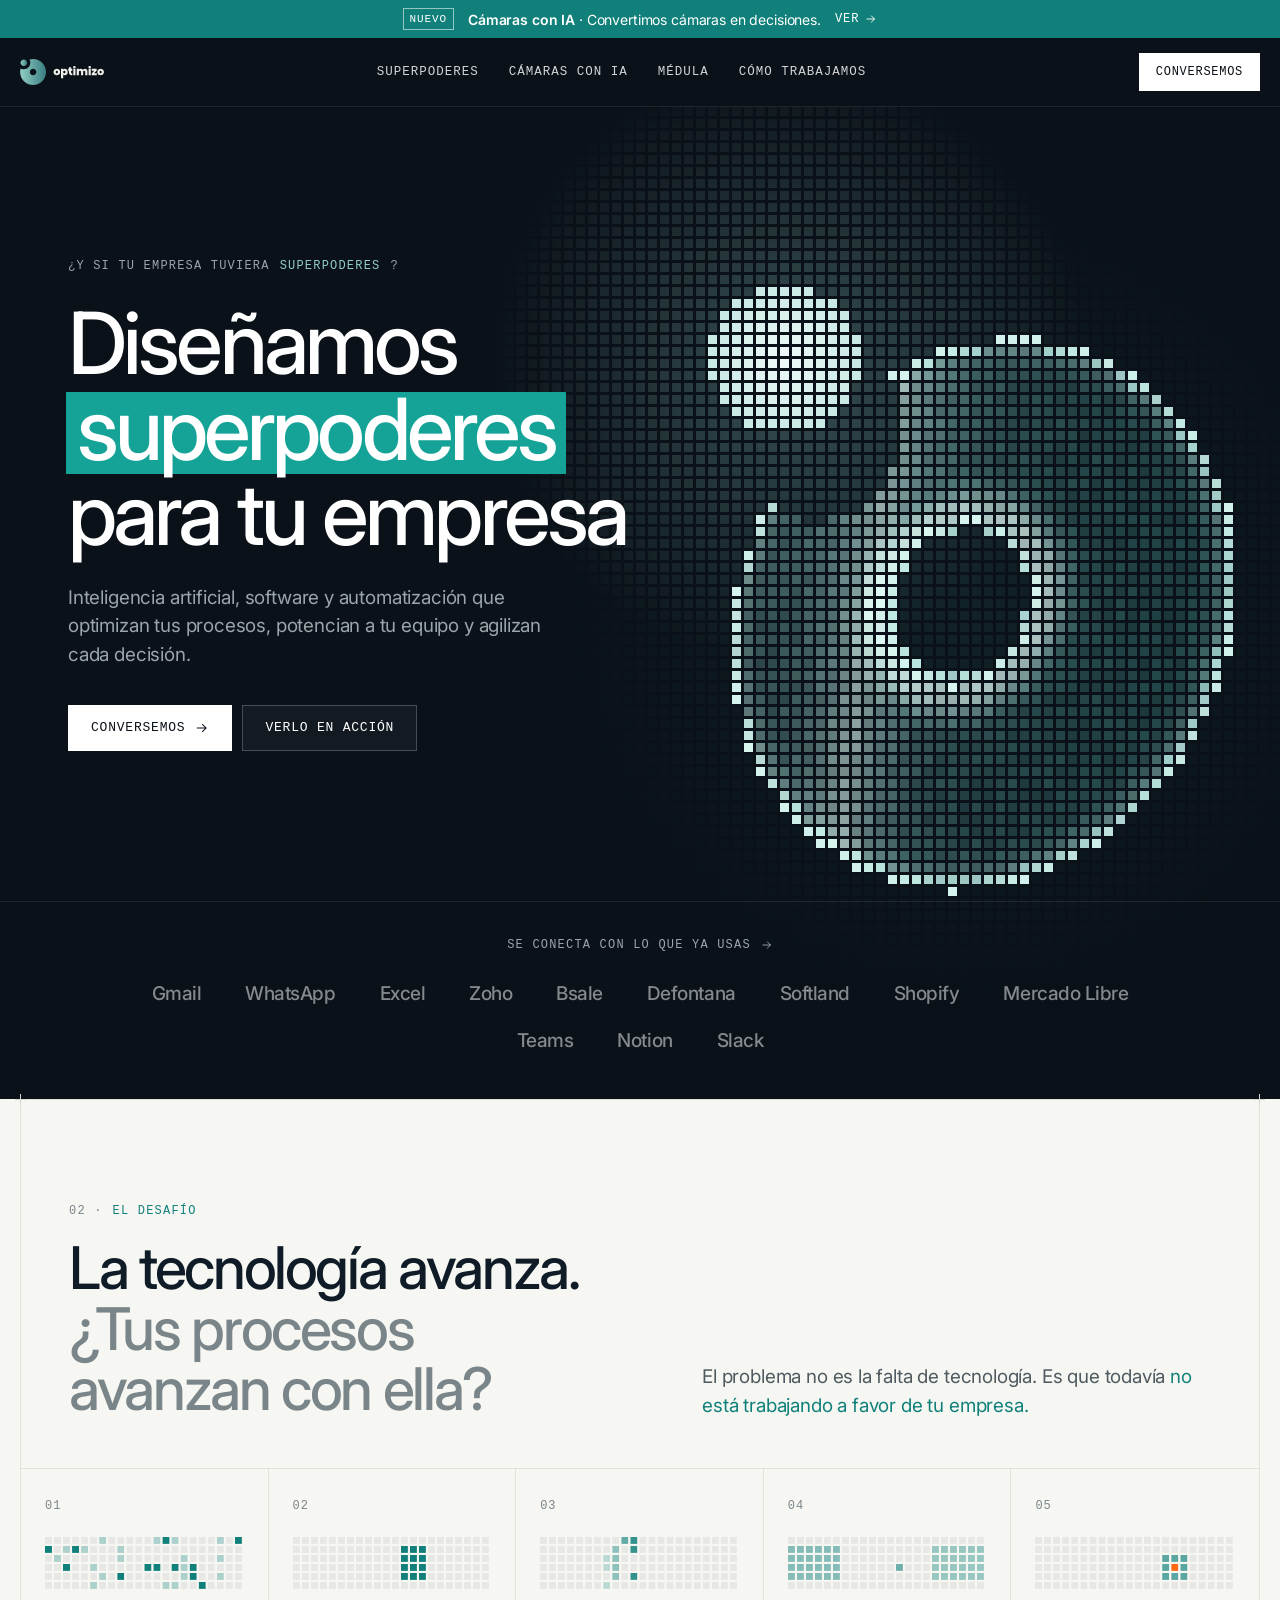
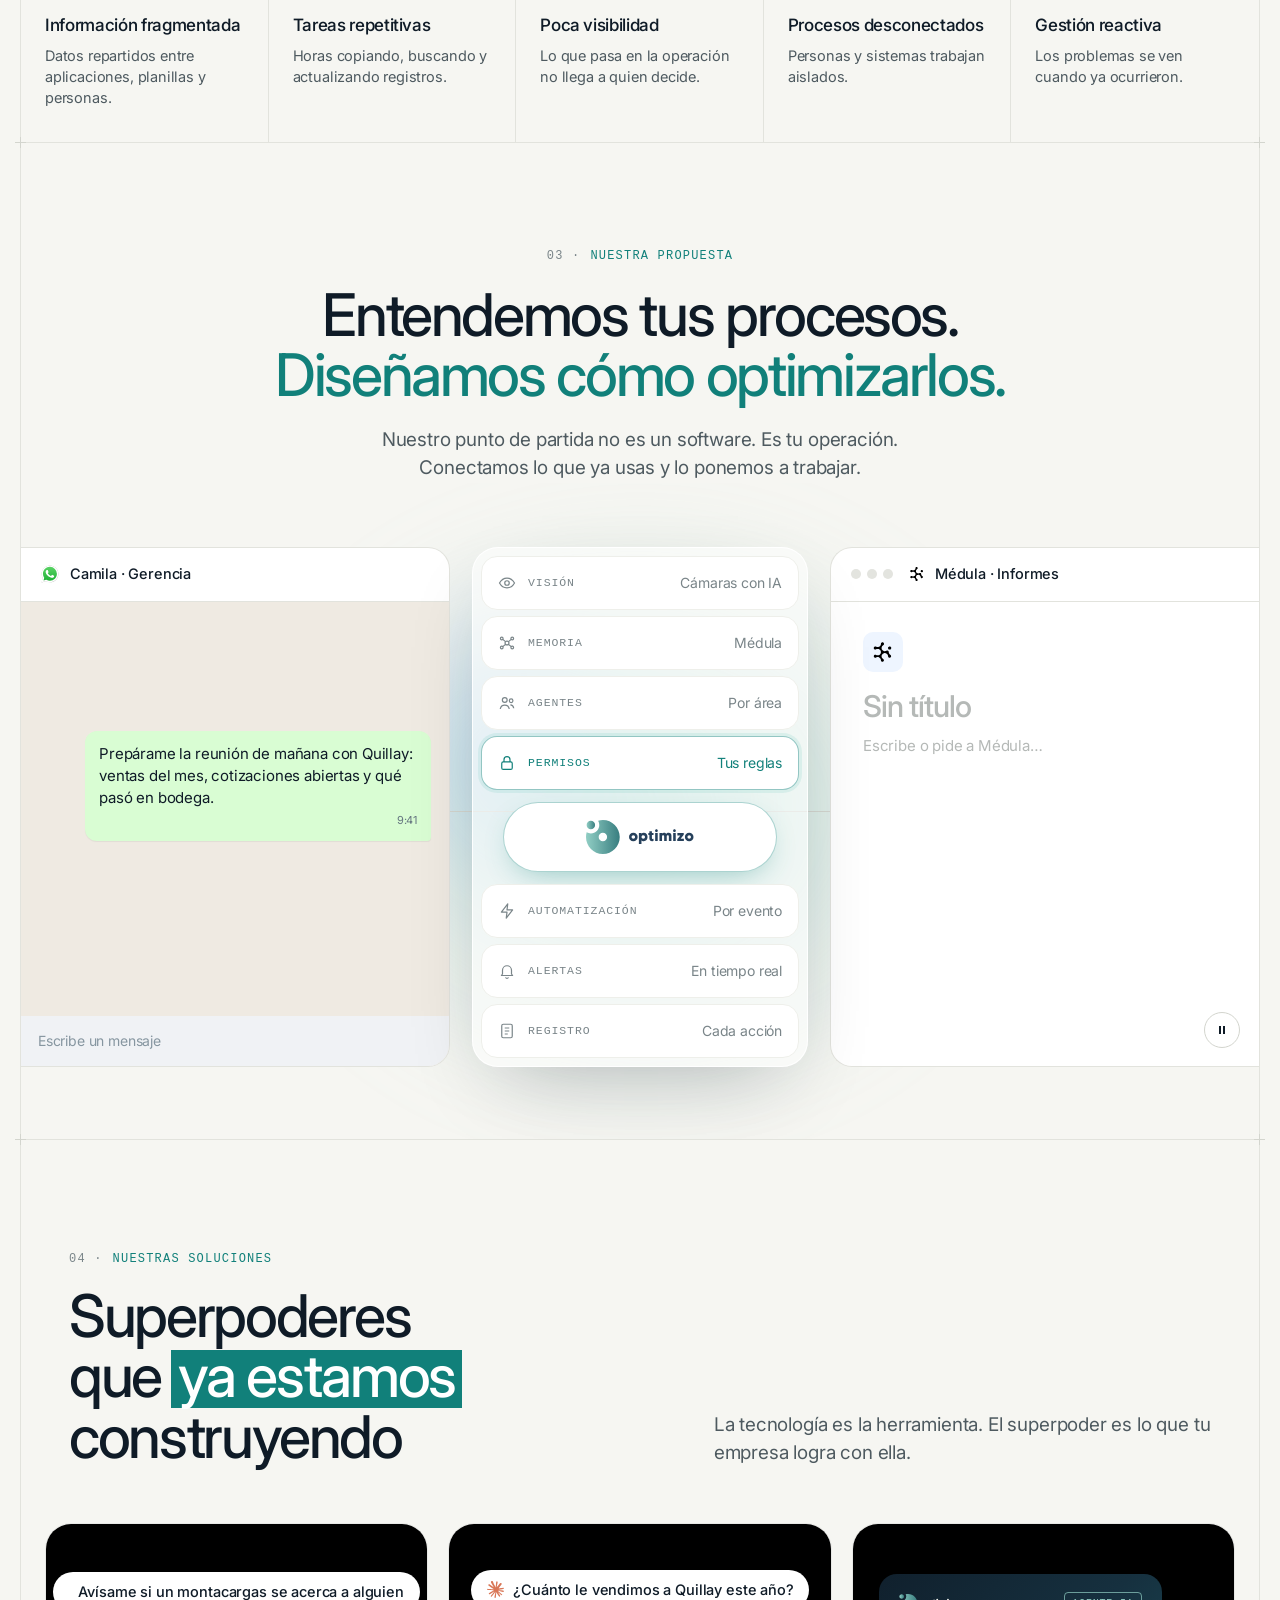
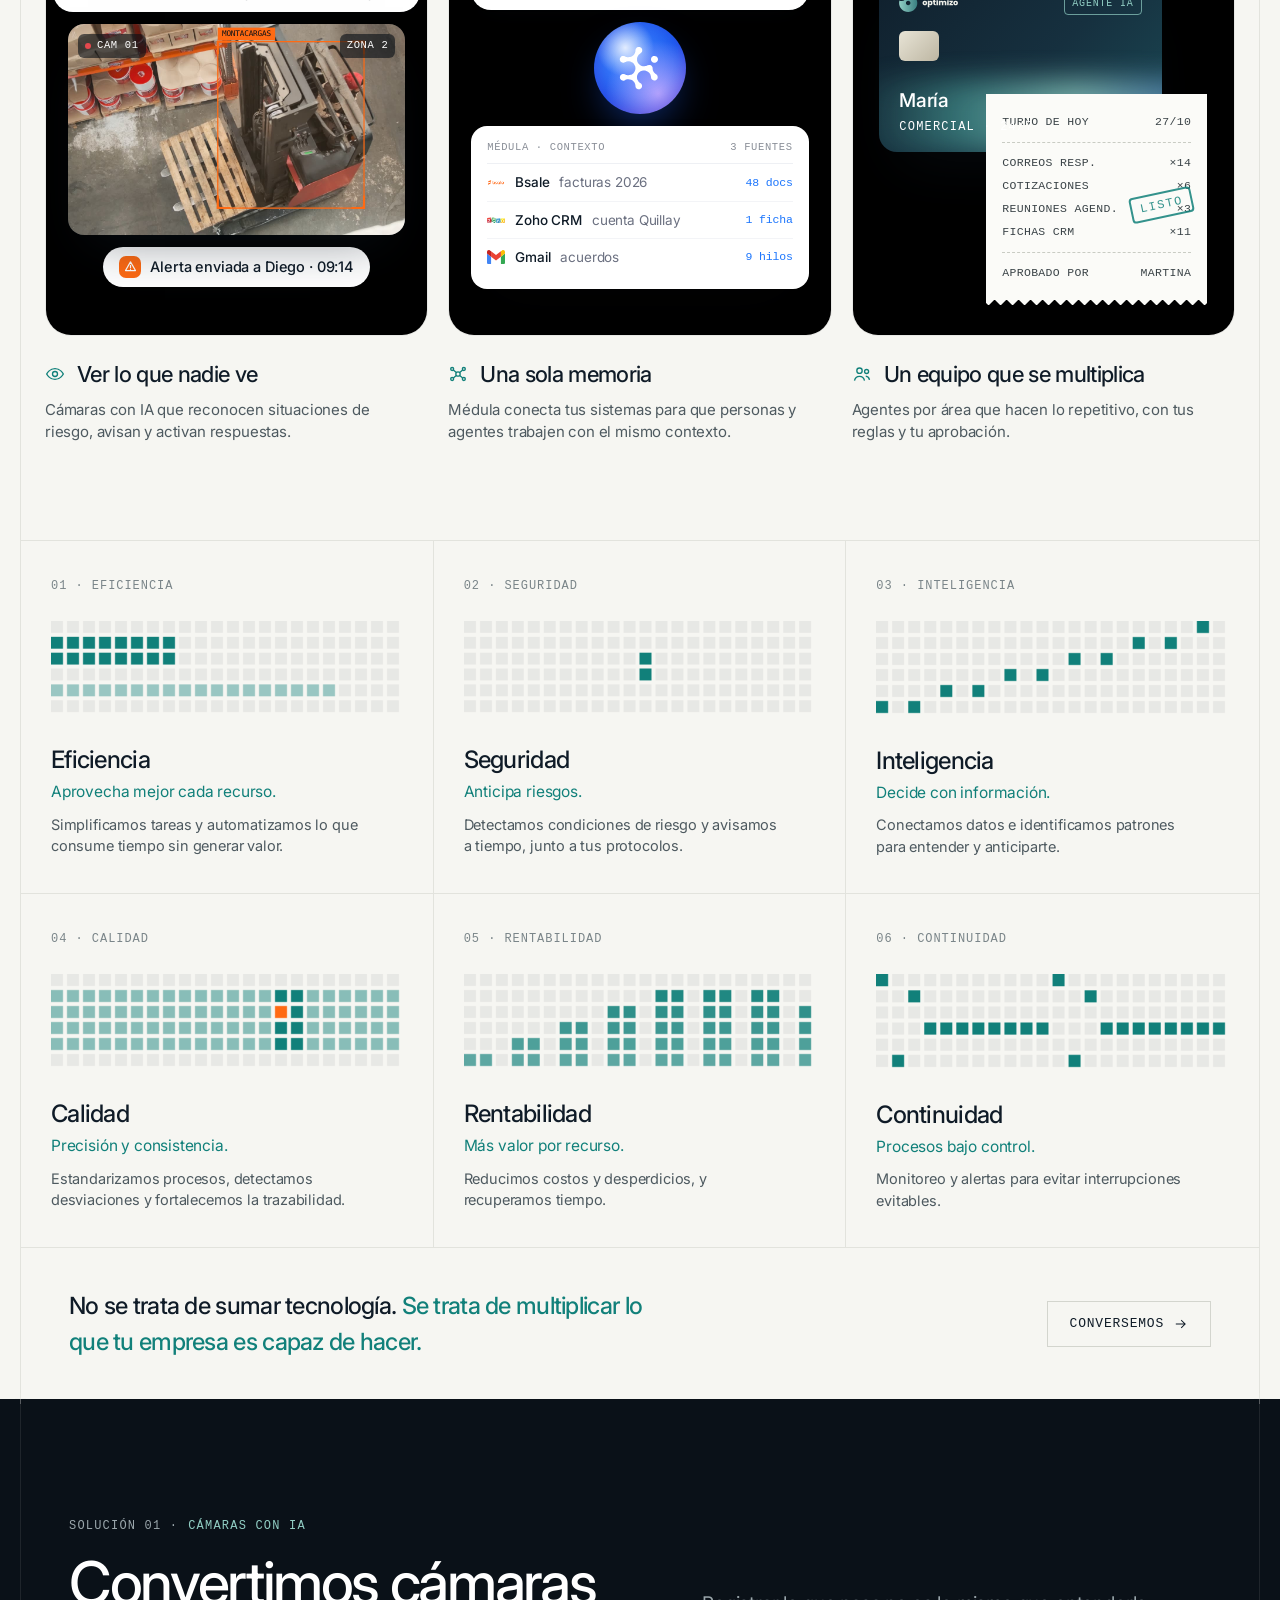
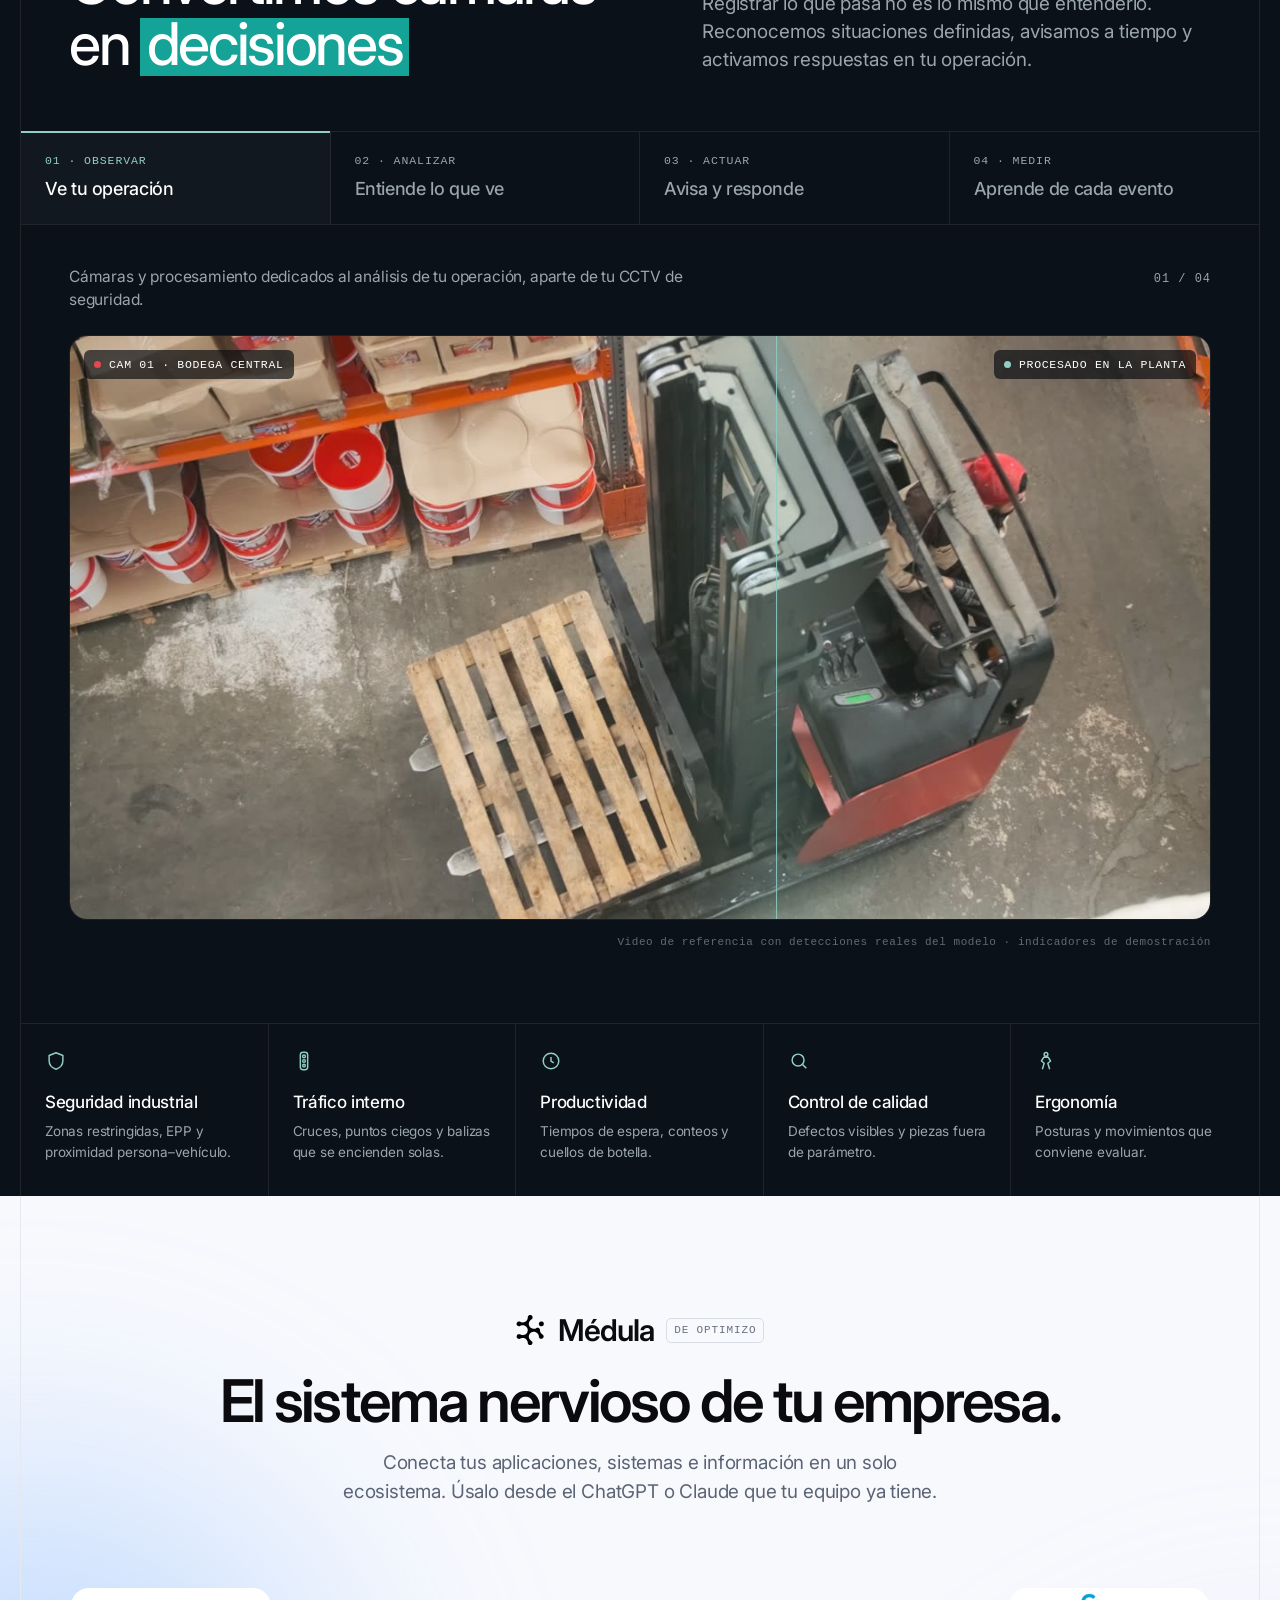
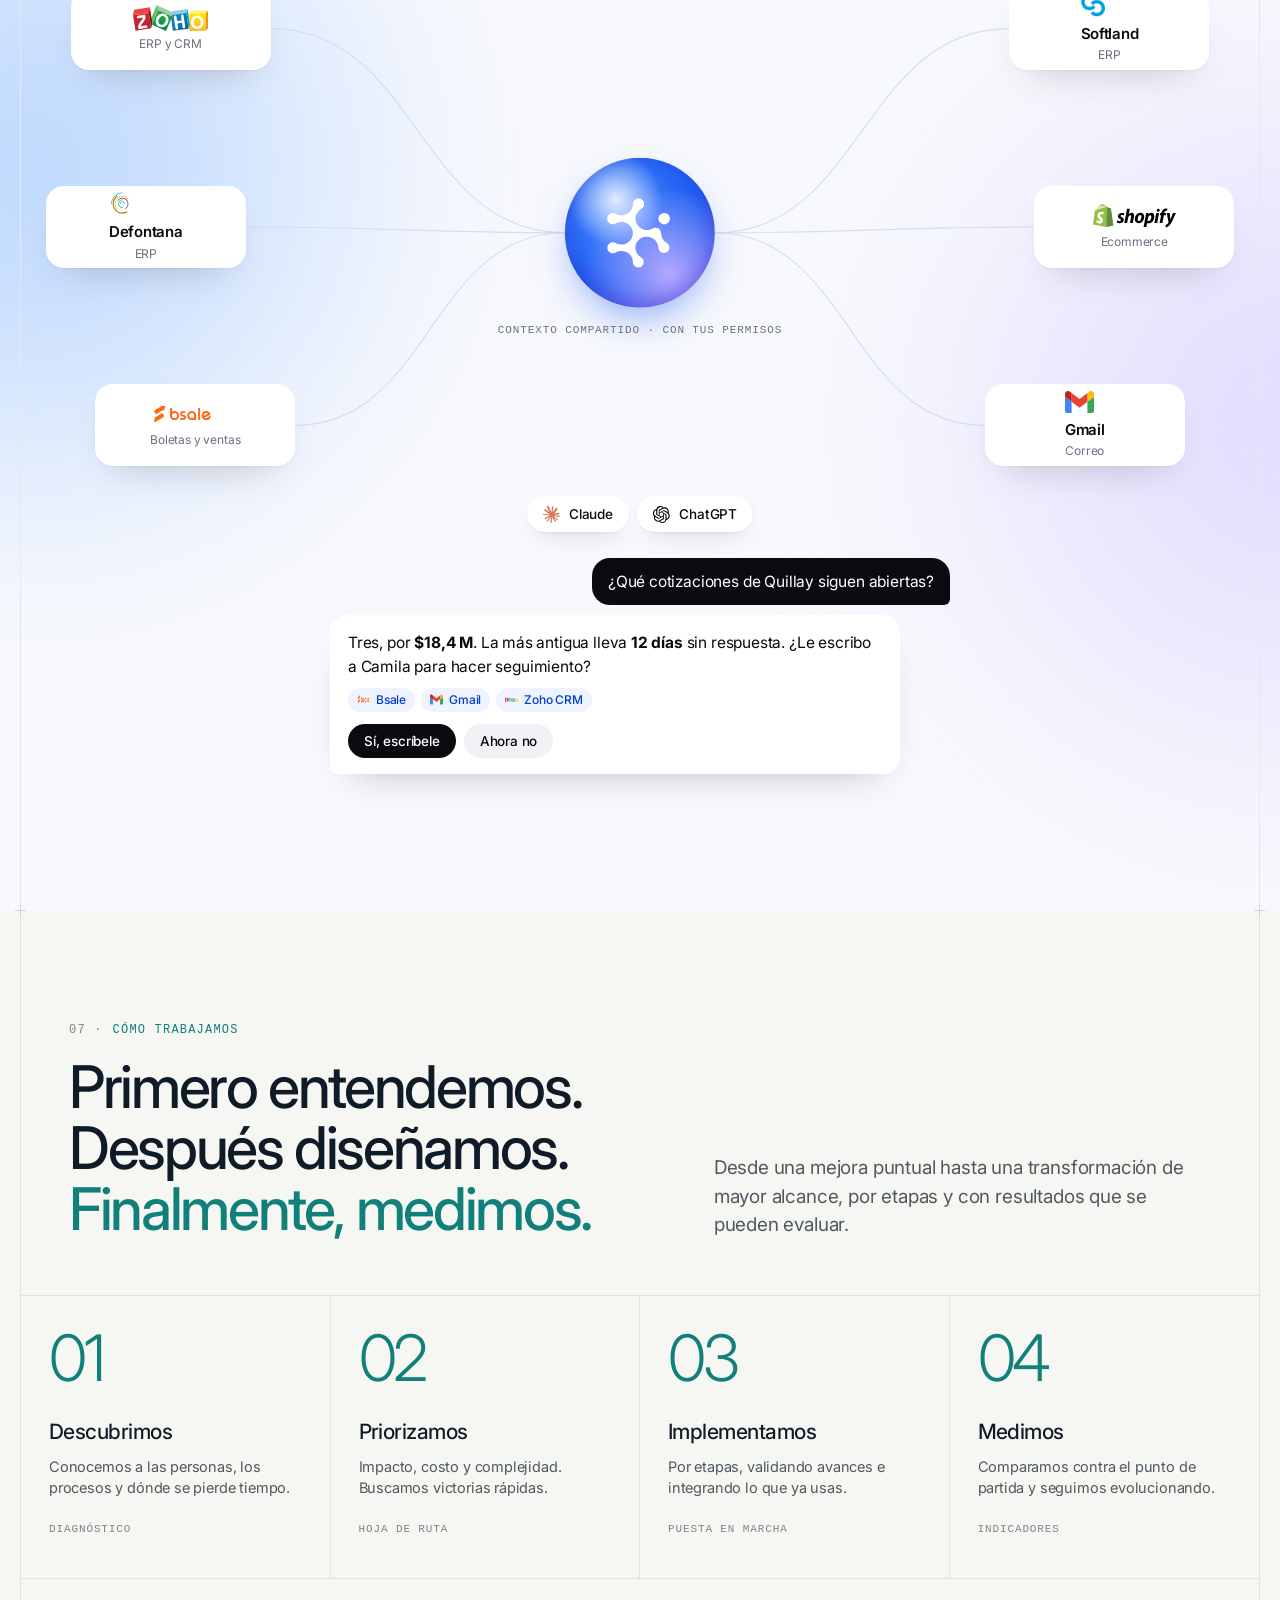
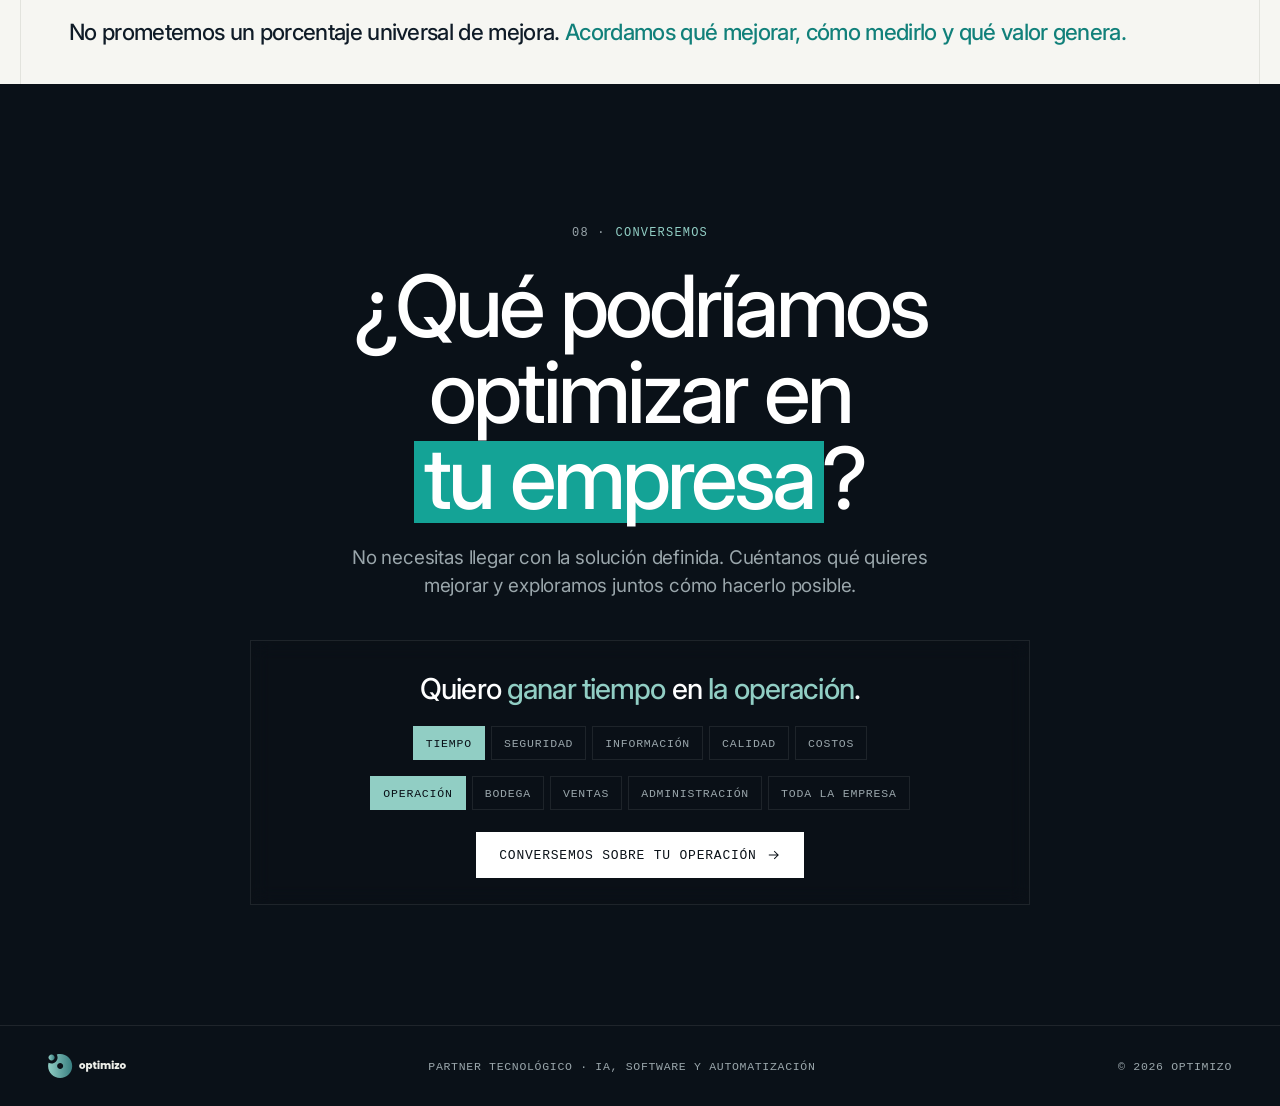
==== commit 5611e38f: "Sitio v2: rehecho con lenguaje de plano, isotipo de LED y Médula con su identidad real Co-Authored-B" ====
--- a/index.html
+++ b/index.html
@@ -4,9 +4,9 @@
 <meta charset="utf-8">
 <meta name="viewport" content="width=device-width, initial-scale=1, viewport-fit=cover">
 <title>Optimizo · Superpoderes para tu empresa</title>
-<meta name="description" content="Partner tecnológico en inteligencia artificial, desarrollo de software y automatización. Cámaras con IA y Médula, el sistema nervioso de tu empresa.">
+<meta name="description" content="Partner tecnológico en inteligencia artificial, software y automatización. Cámaras con IA y Médula, el sistema nervioso de tu empresa.">
 <meta name="robots" content="noindex">
-<meta name="theme-color" content="#EDEEE8">
+<meta name="theme-color" content="#0A1118">
 <link rel="icon" href="recursos/optimizo-isotipo.svg" type="image/svg+xml">
 <link rel="preload" href="recursos/fuentes/inter-opsz.woff2" as="font" type="font/woff2" crossorigin>
 <link rel="stylesheet" href="estilos.css">
@@ -15,305 +15,360 @@
 
 <svg width="0" height="0" style="position:absolute" aria-hidden="true">
   <defs>
-    <symbol id="i-flecha" viewBox="0 0 24 24" fill="none" stroke="currentColor" stroke-width="2" stroke-linecap="round" stroke-linejoin="round"><path d="M5 12h14M13 6l6 6-6 6"/></symbol>
-    <symbol id="i-abajo" viewBox="0 0 24 24" fill="none" stroke="currentColor" stroke-width="2" stroke-linecap="round" stroke-linejoin="round"><path d="M12 5v14M6 13l6 6 6-6"/></symbol>
-    <symbol id="i-ok" viewBox="0 0 24 24" fill="none" stroke="currentColor" stroke-width="3" stroke-linecap="round" stroke-linejoin="round"><path d="M5 12.5l4.5 4.5L19 7.5"/></symbol>
+    <symbol id="i-flecha" viewBox="0 0 24 24" fill="none" stroke="currentColor" stroke-width="1.8" stroke-linecap="square"><path d="M4 12h15M13 6l6 6-6 6"/></symbol>
+    <symbol id="i-pausa" viewBox="0 0 24 24" fill="currentColor"><rect x="6" y="4" width="4" height="16"/><rect x="14" y="4" width="4" height="16"/></symbol>
+    <symbol id="i-play" viewBox="0 0 24 24" fill="currentColor"><path d="M7 4l13 8-13 8z"/></symbol>
     <symbol id="i-alerta" viewBox="0 0 24 24" fill="none" stroke="currentColor" stroke-width="2.2" stroke-linecap="round" stroke-linejoin="round"><path d="M12 3.5L2.8 19.5h18.4z"/><path d="M12 10v4.2M12 17.2v.01"/></symbol>
-    <symbol id="i-ia" viewBox="0 0 24 24" fill="none" stroke="currentColor" stroke-width="1.7" stroke-linecap="round" stroke-linejoin="round"><path d="M12 3l1.8 4.6L18.5 9.5l-4.7 1.8L12 16l-1.8-4.7L5.5 9.5l4.7-1.9z"/><path d="M18.5 15.5l.8 2 2 .8-2 .8-.8 2-.8-2-2-.8 2-.8z"/></symbol>
-    <symbol id="i-codigo" viewBox="0 0 24 24" fill="none" stroke="currentColor" stroke-width="1.7" stroke-linecap="round" stroke-linejoin="round"><rect x="3" y="4" width="18" height="16" rx="3"/><path d="M9.5 10l-2.5 2.5 2.5 2.5M14.5 10l2.5 2.5-2.5 2.5"/></symbol>
-    <symbol id="i-auto" viewBox="0 0 24 24" fill="none" stroke="currentColor" stroke-width="1.7" stroke-linecap="round" stroke-linejoin="round"><path d="M4 12a8 8 0 0 1 13.7-5.6L20 8.5M20 4v4.5h-4.5"/><path d="M20 12a8 8 0 0 1-13.7 5.6L4 15.5M4 20v-4.5h4.5"/></symbol>
-    <symbol id="i-escudo" viewBox="0 0 24 24" fill="none" stroke="currentColor" stroke-width="1.7" stroke-linecap="round" stroke-linejoin="round"><path d="M12 3l7.5 3v5.5c0 4.6-3.2 8.2-7.5 9.5-4.3-1.3-7.5-4.9-7.5-9.5V6z"/></symbol>
-    <symbol id="i-trafico" viewBox="0 0 24 24" fill="none" stroke="currentColor" stroke-width="1.7" stroke-linecap="round" stroke-linejoin="round"><rect x="8" y="2.5" width="8" height="19" rx="3"/><circle cx="12" cy="7" r="1.6"/><circle cx="12" cy="12" r="1.6"/><circle cx="12" cy="17" r="1.6"/></symbol>
-    <symbol id="i-reloj" viewBox="0 0 24 24" fill="none" stroke="currentColor" stroke-width="1.7" stroke-linecap="round" stroke-linejoin="round"><circle cx="12" cy="12" r="8.5"/><path d="M12 7.5V12l3 2"/></symbol>
-    <symbol id="i-lupa" viewBox="0 0 24 24" fill="none" stroke="currentColor" stroke-width="1.7" stroke-linecap="round" stroke-linejoin="round"><circle cx="11" cy="11" r="6.5"/><path d="M20 20l-4.3-4.3"/></symbol>
-    <symbol id="i-cuerpo" viewBox="0 0 24 24" fill="none" stroke="currentColor" stroke-width="1.7" stroke-linecap="round" stroke-linejoin="round"><circle cx="12" cy="4.8" r="2"/><path d="M8 21l2-6.5-3-2.5 2.5-4h5l2.5 4-3 2.5 2 6.5"/></symbol>
-    <symbol id="i-chip" viewBox="0 0 24 24" fill="none" stroke="currentColor" stroke-width="1.7" stroke-linecap="round" stroke-linejoin="round"><rect x="6" y="6" width="12" height="12" rx="2.5"/><path d="M9.5 3v3M14.5 3v3M9.5 18v3M14.5 18v3M3 9.5h3M3 14.5h3M18 9.5h3M18 14.5h3"/></symbol>
-    <symbol id="i-campana" viewBox="0 0 24 24" fill="none" stroke="currentColor" stroke-width="1.8" stroke-linecap="round" stroke-linejoin="round"><path d="M6 16V11a6 6 0 0 1 12 0v5l1.5 2h-15z"/><path d="M10 20.5a2.2 2.2 0 0 0 4 0"/></symbol>
-    <symbol id="i-luz" viewBox="0 0 24 24" fill="none" stroke="currentColor" stroke-width="1.8" stroke-linecap="round" stroke-linejoin="round"><path d="M7 18v-6a5 5 0 0 1 10 0v6"/><path d="M5 18h14v3H5zM12 2v2M4.2 5.2l1.4 1.4M19.8 5.2l-1.4 1.4"/></symbol>
-    <symbol id="i-registro" viewBox="0 0 24 24" fill="none" stroke="currentColor" stroke-width="1.8" stroke-linecap="round" stroke-linejoin="round"><rect x="5" y="3" width="14" height="18" rx="2.5"/><path d="M9 8h6M9 12h6M9 16h4"/></symbol>
+    <symbol id="i-ojo" viewBox="0 0 24 24" fill="none" stroke="currentColor" stroke-width="1.6"><path d="M2 12s3.6-6.5 10-6.5S22 12 22 12s-3.6 6.5-10 6.5S2 12 2 12z"/><circle cx="12" cy="12" r="3"/></symbol>
+    <symbol id="i-memoria" viewBox="0 0 24 24" fill="none" stroke="currentColor" stroke-width="1.6"><circle cx="12" cy="12" r="2.6"/><circle cx="5" cy="6" r="1.8"/><circle cx="19" cy="6" r="1.8"/><circle cx="5" cy="18" r="1.8"/><circle cx="19" cy="18" r="1.8"/><path d="M6.4 7.2l3.6 3M17.6 7.2l-3.6 3M6.4 16.8l3.6-3M17.6 16.8l-3.6-3"/></symbol>
+    <symbol id="i-agentes" viewBox="0 0 24 24" fill="none" stroke="currentColor" stroke-width="1.6"><circle cx="9" cy="8" r="3.2"/><path d="M3 20c.6-3.4 3-5.2 6-5.2s5.4 1.8 6 5.2"/><circle cx="17.5" cy="9" r="2.4"/><path d="M16.5 14.6c2.3.2 4 1.7 4.5 4.4"/></symbol>
+    <symbol id="i-candado" viewBox="0 0 24 24" fill="none" stroke="currentColor" stroke-width="1.6"><rect x="5" y="10.5" width="14" height="10" rx="2"/><path d="M8 10.5V7.5a4 4 0 0 1 8 0v3"/></symbol>
+    <symbol id="i-rayo" viewBox="0 0 24 24" fill="none" stroke="currentColor" stroke-width="1.6" stroke-linejoin="round"><path d="M13 2.5L4.5 13.5H12l-1 8 8.5-11H12z"/></symbol>
+    <symbol id="i-campana" viewBox="0 0 24 24" fill="none" stroke="currentColor" stroke-width="1.6" stroke-linejoin="round"><path d="M6 16V11a6 6 0 0 1 12 0v5l1.5 2h-15z"/><path d="M10 20.5a2.2 2.2 0 0 0 4 0"/></symbol>
+    <symbol id="i-escudo" viewBox="0 0 24 24" fill="none" stroke="currentColor" stroke-width="1.6" stroke-linejoin="round"><path d="M12 3l7.5 3v5.5c0 4.6-3.2 8.2-7.5 9.5-4.3-1.3-7.5-4.9-7.5-9.5V6z"/></symbol>
+    <symbol id="i-registro" viewBox="0 0 24 24" fill="none" stroke="currentColor" stroke-width="1.6"><rect x="5" y="3" width="14" height="18" rx="2"/><path d="M9 8h6M9 12h6M9 16h4"/></symbol>
+    <symbol id="i-trafico" viewBox="0 0 24 24" fill="none" stroke="currentColor" stroke-width="1.6"><rect x="8" y="2.5" width="8" height="19" rx="3"/><circle cx="12" cy="7" r="1.5"/><circle cx="12" cy="12" r="1.5"/><circle cx="12" cy="17" r="1.5"/></symbol>
+    <symbol id="i-reloj" viewBox="0 0 24 24" fill="none" stroke="currentColor" stroke-width="1.6"><circle cx="12" cy="12" r="8.5"/><path d="M12 7.5V12l3 2"/></symbol>
+    <symbol id="i-lupa" viewBox="0 0 24 24" fill="none" stroke="currentColor" stroke-width="1.6"><circle cx="11" cy="11" r="6.5"/><path d="M20 20l-4.3-4.3"/></symbol>
+    <symbol id="i-cuerpo" viewBox="0 0 24 24" fill="none" stroke="currentColor" stroke-width="1.6" stroke-linejoin="round"><circle cx="12" cy="4.8" r="2"/><path d="M8 21l2-6.5-3-2.5 2.5-4h5l2.5 4-3 2.5 2 6.5"/></symbol>
   </defs>
 </svg>
 
+<div class="cinta">
+  <span class="nuevo">NUEVO</span>
+  <span><b>Cámaras con IA</b><span class="largo"> · Convertimos cámaras en decisiones.</span></span>
+  <a href="#camaras">VER <svg><use href="#i-flecha"/></svg></a>
+</div>
+
 <header class="nav" id="nav">
-  <div class="envoltura nav__in">
-    <a class="nav__logo" href="#inicio" aria-label="Optimizo, inicio"><img src="recursos/optimizo-logo.svg" alt="optimizo" width="96" height="30"></a>
+  <div class="marco nav__in" style="border:0">
+    <a class="nav__logo" href="#inicio" aria-label="Optimizo, inicio">
+      <img class="logo-oscuro" src="recursos/optimizo-logo-sobre-oscuro.svg" alt="optimizo" width="83" height="26">
+      <img class="logo-claro" src="recursos/optimizo-logo.svg" alt="optimizo" width="83" height="26">
+    </a>
     <nav class="nav__links" aria-label="Secciones">
       <a href="#superpoderes">Superpoderes</a>
       <a href="#camaras">Cámaras con IA</a>
       <a href="#medula">Médula</a>
       <a href="#metodo">Cómo trabajamos</a>
     </nav>
-    <a class="boton boton--primario" href="#conversemos">Conversemos</a>
+    <a class="boton" href="#conversemos">Conversemos</a>
   </div>
 </header>
 
 <main id="inicio">
 
-  <!-- 01 · Promesa -->
-  <section class="heroe envoltura" aria-labelledby="h-heroe">
-    <p class="heroe__pregunta" data-r>¿Y si tu empresa tuviera superpoderes?</p>
-    <h1 id="h-heroe" data-r style="--d:.08s">Diseñamos <span class="palabra">superpoderes</span> para tu empresa.</h1>
-    <p class="bajada" data-r style="--d:.16s">Inteligencia artificial, software y automatización que optimizan procesos y recursos, potencian equipos y agilizan decisiones.</p>
-    <div class="heroe__acciones" data-r style="--d:.24s">
-      <a class="boton boton--primario" href="#conversemos">Conversemos sobre tu operación <svg><use href="#i-flecha"/></svg></a>
-      <a class="boton boton--suave" href="#superpoderes">Ver los superpoderes <svg><use href="#i-abajo"/></svg></a>
-    </div>
-
-    <div class="mazo" aria-label="Superpoderes que ya estamos construyendo">
-      <a class="carta" href="#camaras" data-r style="--d:.3s">
-        <div class="carta__cab"><span class="carta__num">01 · VER</span><span class="etiqueta etiqueta--vivo"><i></i>En vivo</span></div>
-        <div class="carta__vista camara-mini" id="cam-mini">
-          <video muted loop playsinline preload="metadata" poster="recursos/video/bodega.jpg" aria-hidden="true"><source src="recursos/video/bodega.mp4" type="video/mp4"></video>
-          <canvas aria-hidden="true"></canvas>
-          <span class="etiqueta"><i></i>CAM 01 · Bodega</span>
-        </div>
-        <div class="carta__pie"><b>Cámaras que entienden lo que ven.</b><span>Cámaras con IA · Detecta, avisa y actúa.</span></div>
-      </a>
-      <a class="carta" href="#medula" data-r style="--d:.38s">
-        <div class="carta__cab"><span class="carta__num">02 · CONECTAR</span><span class="etiqueta etiqueta--medula"><i></i>Médula</span></div>
-        <div class="carta__vista medula-mini" id="medula-mini" aria-hidden="true"><svg viewBox="0 0 320 220"></svg></div>
-        <div class="carta__pie"><b>Todo tu negocio, en una sola memoria.</b><span>Médula · El sistema nervioso de tu empresa.</span></div>
-      </a>
-      <a class="carta" href="#a-medida" data-r style="--d:.46s">
-        <div class="carta__cab"><span class="carta__num">03 · MULTIPLICAR</span><span class="etiqueta"><i></i>Agentes</span></div>
-        <div class="carta__vista tareas" id="tareas" aria-hidden="true"></div>
-        <div class="carta__pie"><b>Lo repetitivo se hace solo.</b><span>Agentes y automatizaciones a tu medida.</span></div>
-      </a>
+  <!-- 01 · Promesa: el isotipo hecho de luz -->
+  <section class="heroe noche" aria-labelledby="h-heroe">
+    <canvas class="heroe__lienzo" id="lienzo-heroe" aria-hidden="true"></canvas>
+    <div class="heroe__in">
+      <span class="rotulo" data-r>¿Y si tu empresa tuviera <b>superpoderes</b>?</span>
+      <h1 class="t-heroe" id="h-heroe" data-r style="--d:.08s">Diseñamos <span class="bloque">superpoderes</span> para tu empresa</h1>
+      <p class="bajada" data-r style="--d:.16s">Inteligencia artificial, software y automatización que optimizan tus procesos, potencian a tu equipo y agilizan cada decisión.</p>
+      <div class="heroe__acciones" data-r style="--d:.24s">
+        <a class="boton boton--lleno" href="#conversemos">Conversemos <svg><use href="#i-flecha"/></svg></a>
+        <a class="boton boton--linea" href="#en-accion">Verlo en acción</a>
+      </div>
+    </div>
+    <div class="conecta">
+      <span class="rotulo">Se conecta con lo que ya usas <svg width="12" height="12"><use href="#i-flecha"/></svg></span>
+      <div class="logos">
+        <span class="logo-app">Gmail</span><span class="logo-app">WhatsApp</span><span class="logo-app">Excel</span><span class="logo-app">Zoho</span><span class="logo-app">Bsale</span><span class="logo-app">Defontana</span><span class="logo-app">Softland</span><span class="logo-app">Shopify</span><span class="logo-app">Mercado Libre</span><span class="logo-app">Teams</span><span class="logo-app">Notion</span><span class="logo-app">Slack</span>
+      </div>
     </div>
   </section>
 
   <!-- 02 · El desafío -->
-  <section class="desafio" id="desafio" aria-labelledby="h-desafio">
-    <div class="desafio__fijo">
-      <div class="envoltura desafio__grid">
-        <div>
-          <span class="rotulo">El desafío</span>
-          <h2 class="titular titular--2" id="h-desafio" style="margin-top:18px">La tecnología avanza. <span class="tenue">¿Tus procesos avanzan con ella?</span></h2>
-          <p class="desafio__cierre">El problema no es la falta de tecnología. Es que todavía <span class="acento">no está trabajando a favor de tu empresa.</span></p>
-        </div>
-        <div class="desafio__mesa" id="mesa">
-          <div class="problema" style="--c:#59BDB1"><b><i></i>Información fragmentada</b><span>Los datos existen, pero están repartidos entre aplicaciones, planillas y personas.</span></div>
-          <div class="problema" style="--c:#26405B"><b><i></i>Horas en tareas repetitivas</b><span>Buscar información, actualizar registros y copiar datos de un lado a otro.</span></div>
-          <div class="problema" style="--c:#387E80"><b><i></i>Poca visibilidad</b><span>Lo que pasa en la operación no se convierte en información para decidir.</span></div>
-          <div class="problema" style="--c:#424E4E"><b><i></i>Procesos desconectados</b><span>Personas y sistemas trabajan aislados y duplican esfuerzos.</span></div>
-          <div class="problema" style="--c:#FF6A13"><b><i></i>Gestión reactiva</b><span>Los problemas se detectan cuando ya ocurrieron.</span></div>
-        </div>
-      </div>
-    </div>
-  </section>
-
-  <!-- 03 · Propuesta de valor + 05 · Qué hacemos -->
-  <section class="propuesta envoltura" aria-labelledby="h-propuesta">
-    <span class="rotulo">Nuestra propuesta</span>
-    <h2 class="frase" id="h-propuesta" data-frase>Nuestro punto de partida no es un software. Es <span class="acento">tu operación.</span> Entendemos tus procesos y diseñamos cómo optimizarlos.</h2>
-    <div class="propuesta__sub">
-      <div class="capacidad" data-r><svg><use href="#i-ia"/></svg><b>Inteligencia artificial aplicada</b><p>Analiza documentos e imágenes, reconoce patrones y ejecuta tareas con agentes especializados.</p><em>La IA pasa a ser parte del trabajo diario.</em></div>
-      <div class="capacidad" data-r style="--d:.08s"><svg><use href="#i-codigo"/></svg><b>Software inteligente</b><p>Aplicaciones, dashboards y herramientas de control hechas para tu operación.</p><em>Software alrededor de tus procesos, no al revés.</em></div>
-      <div class="capacidad" data-r style="--d:.16s"><svg><use href="#i-auto"/></svg><b>Automatización de procesos</b><p>Conectamos aplicaciones y coordinamos información según tus reglas y autorizaciones.</p><em>Automatizamos lo repetitivo para potenciar lo importante.</em></div>
-    </div>
-  </section>
-
-  <!-- 04 · Superpoderes -->
-  <section class="poderes envoltura" id="superpoderes" aria-labelledby="h-poderes">
+  <section class="marco seccion" aria-labelledby="h-desafio">
+    <span class="cruz cruz--ai"></span><span class="cruz cruz--ad"></span>
+    <div class="desafio__cab">
+      <div>
+        <span class="rotulo" data-r>02 · <b>El desafío</b></span>
+        <h2 class="t-1" id="h-desafio" data-r style="margin-top:18px">La tecnología avanza. <span style="color:var(--texto-3)">¿Tus procesos avanzan con ella?</span></h2>
+      </div>
+      <p class="bajada" data-r>El problema no es la falta de tecnología. Es que todavía <span class="marca-t">no está trabajando a favor de tu empresa.</span></p>
+    </div>
+    <div class="celdas">
+      <div class="celda" data-r><span class="mono">01</span><canvas data-pix="fragmentada" width="264" height="72"></canvas><b>Información fragmentada</b><p>Datos repartidos entre aplicaciones, planillas y personas.</p></div>
+      <div class="celda" data-r style="--d:.06s"><span class="mono">02</span><canvas data-pix="repetitiva" width="264" height="72"></canvas><b>Tareas repetitivas</b><p>Horas copiando, buscando y actualizando registros.</p></div>
+      <div class="celda" data-r style="--d:.12s"><span class="mono">03</span><canvas data-pix="visibilidad" width="264" height="72"></canvas><b>Poca visibilidad</b><p>Lo que pasa en la operación no llega a quien decide.</p></div>
+      <div class="celda" data-r style="--d:.18s"><span class="mono">04</span><canvas data-pix="desconectados" width="264" height="72"></canvas><b>Procesos desconectados</b><p>Personas y sistemas trabajan aislados.</p></div>
+      <div class="celda" data-r style="--d:.24s"><span class="mono">05</span><canvas data-pix="reactiva" width="264" height="72"></canvas><b>Gestión reactiva</b><p>Los problemas se ven cuando ya ocurrieron.</p></div>
+    </div>
+  </section>
+
+  <!-- 03 · Propuesta: la demo central -->
+  <section class="marco seccion" id="en-accion" aria-labelledby="h-demo">
+    <span class="cruz cruz--ai"></span><span class="cruz cruz--ad"></span>
+    <div class="demo__cab">
+      <span class="rotulo" data-r>03 · <b>Nuestra propuesta</b></span>
+      <h2 class="t-1" id="h-demo" data-r>Entendemos tus procesos. <span class="marca-t">Diseñamos cómo optimizarlos.</span></h2>
+      <p class="bajada" data-r>Nuestro punto de partida no es un software. Es tu operación. Conectamos lo que ya usas y lo ponemos a trabajar.</p>
+    </div>
+    <div class="escenario" id="escenario">
+      <div class="escenario__brillo"></div>
+      <div class="escenario__linea"></div>
+      <div class="escenario__in">
+        <div class="panel panel--izq">
+          <div class="panel__cab"><img src="recursos/logos/whatsapp.svg" alt="">Camila · Gerencia</div>
+          <div class="wa" id="wa">
+            <div class="burbuja">Prepárame la reunión de mañana con Quillay: ventas del mes, cotizaciones abiertas y qué pasó en bodega.<small>9:41</small></div>
+            <div class="llamadas" id="llamadas">
+              <span class="llamada" data-fila="memoria"><img src="recursos/logos/bsale.png" alt="">bsale · <b>ventas_mes</b><i class="estado"></i></span>
+              <span class="llamada" data-fila="memoria"><img src="recursos/logos/gmail.svg" alt="">gmail · <b>buscar_hilos</b><i class="estado"></i></span>
+              <span class="llamada" data-fila="vision"><img src="recursos/optimizo-isotipo.svg" alt="">camaras · <b>eventos_semana</b><i class="estado"></i></span>
+              <span class="llamada" data-fila="agentes"><img src="recursos/medula-marca.svg" alt="">medula · <b>crear_informe</b><i class="estado"></i></span>
+            </div>
+            <div class="wa__campo">Escribe un mensaje</div>
+          </div>
+        </div>
+        <div class="pila" id="pila">
+          <div class="fila" data-fila="vision"><svg><use href="#i-ojo"/></svg><span class="mono">Visión</span><span>Cámaras con IA</span></div>
+          <div class="fila" data-fila="memoria"><svg><use href="#i-memoria"/></svg><span class="mono">Memoria</span><span>Médula</span></div>
+          <div class="fila" data-fila="agentes"><svg><use href="#i-agentes"/></svg><span class="mono">Agentes</span><span>Por área</span></div>
+          <div class="fila" data-fila="permisos"><svg><use href="#i-candado"/></svg><span class="mono">Permisos</span><span>Tus reglas</span></div>
+          <div class="pila__logo" id="pila-logo"><img src="recursos/optimizo-logo.svg" alt="optimizo"></div>
+          <div class="fila" data-fila="auto"><svg><use href="#i-rayo"/></svg><span class="mono">Automatización</span><span>Por evento</span></div>
+          <div class="fila" data-fila="alertas"><svg><use href="#i-campana"/></svg><span class="mono">Alertas</span><span>En tiempo real</span></div>
+          <div class="fila" data-fila="registro"><svg><use href="#i-registro"/></svg><span class="mono">Registro</span><span id="conteo">Cada acción</span></div>
+        </div>
+        <div class="panel panel--der">
+          <div class="panel__cab"><span class="puntos"><i></i><i></i><i></i></span><img src="recursos/medula-marca.svg" alt="" style="width:16px;height:16px">Médula · Informes</div>
+          <div class="doc" id="doc">
+            <div class="doc__ico"><img src="recursos/medula-marca.svg" alt=""></div>
+            <h4 id="doc-titulo">Sin título</h4>
+            <p class="doc__vacio" id="doc-vacio">Escribe o pide a Médula…</p>
+            <div class="doc__lineas">
+              <div class="doc__linea"><i></i><div>Ventas de octubre: <b>$42,1 M</b>, 8 % sobre septiembre.<small>BSALE · 214 DOCUMENTOS</small></div></div>
+              <div class="doc__linea"><i></i><div>Tres cotizaciones abiertas por <b>$18,4 M</b>. La más antigua lleva 12 días.<small>GMAIL · 9 HILOS</small></div></div>
+              <div class="doc__linea"><i class="alerta"></i><div>Bodega: 7 alertas en la Zona 2. Proponer cambio de tránsito.<small>CÁMARAS · CAM 01–04</small></div></div>
+              <div class="doc__linea"><i></i><div>Siguiente paso sugerido: llamar a Camila Rojas el jueves.<small>MÉDULA · CONTEXTO DE QUILLAY</small></div></div>
+            </div>
+          </div>
+          <button class="pausa" id="pausa-demo" aria-label="Pausar la demostración"><svg><use href="#i-pausa"/></svg></button>
+        </div>
+      </div>
+    </div>
+  </section>
+
+  <!-- 04 · Superpoderes que ya estamos construyendo -->
+  <section class="marco seccion" id="superpoderes" aria-labelledby="h-poderes">
+    <span class="cruz cruz--ai"></span><span class="cruz cruz--ad"></span>
     <div class="poderes__cab">
       <div>
-        <span class="rotulo">Nuestros superpoderes</span>
-        <h2 class="titular titular--2" id="h-poderes" style="margin-top:18px">La tecnología es la herramienta. <span class="acento">El superpoder es lo que logras con ella.</span></h2>
-      </div>
-      <p class="bajada">No prometemos resultados imposibles. Diseñamos capacidades concretas que tu equipo usa todos los días.</p>
-    </div>
-    <div class="fila-poderes" id="fila-poderes" role="tablist" aria-label="Superpoderes"></div>
-    <p class="poderes__nota" data-r>No se trata de sumar tecnología. <span class="acento">Se trata de multiplicar lo que tu empresa es capaz de hacer.</span></p>
-  </section>
-
-  <!-- 06 · Soluciones -->
-  <div class="soluciones-cab envoltura">
-    <span class="rotulo" data-r>Nuestras soluciones</span>
-    <h2 class="titular titular--2" data-r style="--d:.08s">Superpoderes que <span class="palabra">ya estamos</span> construyendo.</h2>
-  </div>
-
-  <!-- Cámaras con IA -->
-  <section class="camaras" id="camaras" aria-labelledby="h-camaras">
-    <div class="envoltura">
-      <div class="camaras__cab">
+        <span class="rotulo" data-r>04 · <b>Nuestras soluciones</b></span>
+        <h2 class="t-1" id="h-poderes" data-r style="margin-top:18px">Superpoderes que <span class="bloque">ya estamos</span> construyendo</h2>
+      </div>
+      <p class="bajada" data-r>La tecnología es la herramienta. El superpoder es lo que tu empresa logra con ella.</p>
+    </div>
+    <div class="tarjetas">
+      <a class="tarjeta" href="#camaras" data-r>
+        <div class="tarjeta__vista">
+          <canvas class="malla" data-malla="vision"></canvas>
+          <div class="objetos">
+            <span class="chip aparece" style="--d:.1s"><svg style="color:var(--marca)"><use href="#i-ojo"/></svg>Avísame si un montacargas se acerca a alguien</span>
+            <div class="camarita aparece" id="camarita" style="--d:.25s">
+              <video muted loop playsinline preload="metadata" poster="recursos/video/bodega.jpg" aria-hidden="true"><source src="recursos/video/bodega.mp4" type="video/mp4"></video>
+              <canvas aria-hidden="true"></canvas>
+              <div class="camarita__hud"><span><i></i>CAM 01</span><span>ZONA 2</span></div>
+            </div>
+            <span class="chip chip--alerta aparece" style="--d:.45s"><i><svg><use href="#i-alerta"/></svg></i>Alerta enviada a Diego · 09:14</span>
+          </div>
+        </div>
+        <div class="tarjeta__titulo"><svg><use href="#i-ojo"/></svg>Ver lo que nadie ve</div>
+        <p class="tarjeta__txt">Cámaras con IA que reconocen situaciones de riesgo, avisan y activan respuestas.</p>
+      </a>
+      <a class="tarjeta" href="#medula" data-r style="--d:.08s">
+        <div class="tarjeta__vista">
+          <canvas class="malla" data-malla="medula"></canvas>
+          <div class="objetos">
+            <span class="chip aparece" style="--d:.1s"><img src="recursos/logos/claude.svg" alt="">¿Cuánto le vendimos a Quillay este año?</span>
+            <div class="orbe aparece" style="--d:.2s"><img src="recursos/medula-marca-blanca.svg" alt="Médula"></div>
+            <div class="fuentes aparece" style="--d:.32s">
+              <div class="fuentes__cab"><span>Médula · contexto</span><span>3 fuentes</span></div>
+              <div class="fuente-fila"><img src="recursos/logos/bsale.png" alt=""><b>Bsale</b> <i>facturas 2026</i><span>48 docs</span></div>
+              <div class="fuente-fila"><img src="recursos/logos/zoho.svg" alt=""><b>Zoho CRM</b> <i>cuenta Quillay</i><span>1 ficha</span></div>
+              <div class="fuente-fila"><img src="recursos/logos/gmail.svg" alt=""><b>Gmail</b> <i>acuerdos</i><span>9 hilos</span></div>
+            </div>
+          </div>
+        </div>
+        <div class="tarjeta__titulo"><svg><use href="#i-memoria"/></svg>Una sola memoria</div>
+        <p class="tarjeta__txt">Médula conecta tus sistemas para que personas y agentes trabajen con el mismo contexto.</p>
+      </a>
+      <a class="tarjeta" href="#metodo" data-r style="--d:.16s">
+        <div class="tarjeta__vista">
+          <canvas class="malla" data-malla="agentes"></canvas>
+          <div class="credencial aparece" style="--d:.15s">
+            <div class="credencial__cab"><img src="recursos/optimizo-logo-sobre-oscuro.svg" alt="optimizo"><span class="credencial__tag">AGENTE IA</span></div>
+            <div class="credencial__chip"></div>
+            <div class="credencial__nombre"><b>María</b>COMERCIAL · 24/7</div>
+          </div>
+          <div class="boleta aparece" style="--d:.35s">
+            <div class="boleta__fila"><span>TURNO DE HOY</span><span>27/10</span></div>
+            <hr>
+            <div class="boleta__fila"><span>CORREOS RESP.</span><span>×14</span></div>
+            <div class="boleta__fila"><span>COTIZACIONES</span><span>×6</span></div>
+            <div class="boleta__fila"><span>REUNIONES AGEND.</span><span>×3</span></div>
+            <div class="boleta__fila"><span>FICHAS CRM</span><span>×11</span></div>
+            <hr>
+            <div class="boleta__fila"><span>APROBADO POR</span><span>MARTINA</span></div>
+            <span class="boleta__sello">LISTO</span>
+          </div>
+        </div>
+        <div class="tarjeta__titulo"><svg><use href="#i-agentes"/></svg>Un equipo que se multiplica</div>
+        <p class="tarjeta__txt">Agentes por área que hacen lo repetitivo, con tus reglas y tu aprobación.</p>
+      </a>
+    </div>
+
+    <div class="seis" id="seis"></div>
+    <div class="seis__pie">
+      <p>No se trata de sumar tecnología. <span class="marca-t">Se trata de multiplicar lo que tu empresa es capaz de hacer.</span></p>
+      <a class="boton boton--linea" href="#conversemos">Conversemos <svg><use href="#i-flecha"/></svg></a>
+    </div>
+  </section>
+
+  <!-- 05 · Cámaras con IA -->
+  <section class="noche cam" id="camaras" aria-labelledby="h-camaras">
+    <div class="marco">
+      <span class="cruz cruz--ai"></span><span class="cruz cruz--ad"></span>
+      <div class="cam__cab">
         <div>
-          <span class="rotulo">Solución 01 · Cámaras con IA</span>
-          <h2 class="titular" id="h-camaras" style="margin-top:18px">Convertimos cámaras en <span class="acento">decisiones.</span></h2>
-        </div>
-        <p class="bajada">Registrar lo que pasa no es lo mismo que entenderlo. Nuestras cámaras con IA reconocen situaciones definidas, avisan a tiempo y activan respuestas en tu operación.</p>
-      </div>
-
-      <div class="demo-cam" id="demo-cam">
-        <div class="pasos" role="tablist" aria-label="Cómo funciona">
-          <button class="paso activo" role="tab" aria-selected="true"><span class="paso__luz"></span><b><small>01</small>Observamos</b><p>Cámaras y procesamiento dedicados al análisis de tu operación, aparte de tu CCTV.</p></button>
-          <button class="paso" role="tab" aria-selected="false"><span class="paso__luz"></span><b><small>02</small>Analizamos</b><p>La IA reconoce personas, vehículos, objetos y condiciones definidas para cada proceso.</p></button>
-          <button class="paso" role="tab" aria-selected="false"><span class="paso__luz"></span><b><small>03</small>Alertamos y actuamos</b><p>Avisa a la persona correcta, registra el evento y activa balizas, luces o señales.</p></button>
-          <button class="paso" role="tab" aria-selected="false"><span class="paso__luz"></span><b><small>04</small>Medimos y mejoramos</b><p>Cada evento alimenta indicadores para ver tendencias y decidir dónde mejorar.</p></button>
-        </div>
-        <div>
-          <div class="monitor" id="monitor" data-paso="0">
-            <video muted loop playsinline preload="auto" poster="recursos/video/bodega.jpg" aria-label="Bodega vista por una cámara con IA"><source src="recursos/video/bodega.mp4" type="video/mp4"></video>
-            <canvas aria-hidden="true"></canvas>
-            <div class="monitor__hud">
-              <span class="etiqueta etiqueta--vivo"><i></i>CAM 01 · Bodega central</span>
-              <span class="etiqueta etiqueta--local"><i></i>Procesado en la planta</span>
-            </div>
-            <div class="acciones-cam">
-              <span class="accion" style="--d:.15s"><i class="baliza"></i>Baliza del pasillo encendida</span>
-              <span class="accion" style="--d:.3s"><i><svg><use href="#i-campana"/></svg></i>Aviso a Diego · Operaciones</span>
-              <span class="accion" style="--d:.45s"><i><svg><use href="#i-registro"/></svg></i>Evento registrado</span>
-            </div>
-            <div class="alerta" role="status">
-              <div class="alerta__ico"><svg><use href="#i-alerta"/></svg></div>
-              <div><small>OPTIMIZO · AHORA</small><b>Montacargas cerca de una persona</b><span>Zona 2 · Cámara 01</span></div>
-            </div>
-            <div class="tablero" aria-hidden="true">
-              <div>
-                <h4>Eventos por zona<small>Esta semana · Bodega central</small></h4>
-                <div class="zonas">
-                  <div class="zona"><span>Zona 1</span><div class="zona__barra"><i style="--w:14%"></i></div><b>1</b></div>
-                  <div class="zona zona--alta"><span>Zona 2</span><div class="zona__barra"><i style="--w:100%;--d:.1s"></i></div><b>7</b></div>
-                  <div class="zona"><span>Zona 3</span><div class="zona__barra"><i style="--w:29%;--d:.2s"></i></div><b>2</b></div>
-                  <div class="zona"><span>Zona 4</span><div class="zona__barra"><i style="--w:3%;--d:.3s"></i></div><b>0</b></div>
-                </div>
-                <div class="recientes">
-                  <h5>Últimos eventos</h5>
-                  <div><span>09:14</span><i style="background:#FF6A13"></i>Montacargas cerca de persona · Z2</div>
-                  <div><span>08:52</span><i style="background:#E5484D"></i>Persona en zona de riesgo · Z2</div>
-                  <div><span>Ayer</span><i style="background:#E5484D"></i>Persona en zona de riesgo · Z3</div>
-                </div>
+          <span class="rotulo" data-r>Solución 01 · <b>Cámaras con IA</b></span>
+          <h2 class="t-1" id="h-camaras" data-r style="margin-top:18px">Convertimos cámaras en <span class="bloque">decisiones</span></h2>
+        </div>
+        <p class="bajada" data-r>Registrar lo que pasa no es lo mismo que entenderlo. Reconocemos situaciones definidas, avisamos a tiempo y activamos respuestas en tu operación.</p>
+      </div>
+      <div class="cam__tabs" role="tablist" aria-label="Cómo funciona">
+        <button class="cam__tab activo" role="tab" aria-selected="true"><i></i><span class="mono">01 · Observar</span><b>Ve tu operación</b></button>
+        <button class="cam__tab" role="tab" aria-selected="false"><i></i><span class="mono">02 · Analizar</span><b>Entiende lo que ve</b></button>
+        <button class="cam__tab" role="tab" aria-selected="false"><i></i><span class="mono">03 · Actuar</span><b>Avisa y responde</b></button>
+        <button class="cam__tab" role="tab" aria-selected="false"><i></i><span class="mono">04 · Medir</span><b>Aprende de cada evento</b></button>
+      </div>
+      <div class="cam__escena">
+        <div class="cam__texto"><p id="cam-texto">Cámaras y procesamiento dedicados al análisis de tu operación, aparte de tu CCTV de seguridad.</p><span class="mono" id="cam-paso">01 / 04</span></div>
+        <div class="monitor" id="monitor" data-paso="0">
+          <video muted loop playsinline preload="auto" poster="recursos/video/bodega.jpg" aria-label="Bodega vista por una cámara con IA"><source src="recursos/video/bodega.mp4" type="video/mp4"></video>
+          <canvas aria-hidden="true"></canvas>
+          <div class="hud"><span><i></i>CAM 01 · BODEGA CENTRAL</span><span class="local"><i></i>PROCESADO EN LA PLANTA</span></div>
+          <div class="registro">
+            <div style="--d:.1s"><span class="baliza"></span><b>BALIZA</b> pasillo 2 encendida</div>
+            <div style="--d:.25s"><b>AVISO</b> → Diego · Operaciones</div>
+            <div style="--d:.4s"><b>REGISTRO</b> evento #0147 guardado</div>
+          </div>
+          <div class="aviso" role="status">
+            <div class="aviso__ico"><svg><use href="#i-alerta"/></svg></div>
+            <div><small>OPTIMIZO · AHORA</small><b>Montacargas cerca de una persona</b><span>Zona 2 · Cámara 01</span></div>
+          </div>
+          <div class="tablero" aria-hidden="true">
+            <div>
+              <h5>Eventos esta semana</h5>
+              <div class="tablero__num" id="num-eventos">0<small>en 4 zonas</small></div>
+              <canvas id="pix-semana" width="264" height="72"></canvas>
+            </div>
+            <div>
+              <h5>Por zona</h5>
+              <div class="zonas">
+                <div class="zona"><span>ZONA 1</span><div class="zona__barra"><i data-w="14%"></i></div><b>1</b></div>
+                <div class="zona zona--alta"><span>ZONA 2</span><div class="zona__barra"><i data-w="100%" style="--d:.1s"></i></div><b>7</b></div>
+                <div class="zona"><span>ZONA 3</span><div class="zona__barra"><i data-w="29%" style="--d:.2s"></i></div><b>2</b></div>
+                <div class="zona"><span>ZONA 4</span><div class="zona__barra"><i data-w="2%" style="--d:.3s"></i></div><b>0</b></div>
               </div>
-              <div class="plano"><svg viewBox="0 0 400 240" id="plano"></svg></div>
-            </div>
-          </div>
-          <p class="demo-nota">Video de referencia con detecciones reales del modelo. Indicadores de demostración.</p>
-        </div>
-      </div>
-
-      <div class="aplicaciones">
-        <span>Una tecnología, muchas aplicaciones:</span>
-        <span class="chip-osc"><svg><use href="#i-escudo"/></svg>Seguridad industrial</span>
-        <span class="chip-osc"><svg><use href="#i-trafico"/></svg>Tráfico de montacargas</span>
-        <span class="chip-osc"><svg><use href="#i-reloj"/></svg>Productividad</span>
-        <span class="chip-osc"><svg><use href="#i-lupa"/></svg>Control de calidad</span>
-        <span class="chip-osc"><svg><use href="#i-cuerpo"/></svg>Ergonomía</span>
-      </div>
-
-      <div class="camaras__pie">
-        <div data-r><b>Hacemos visible lo que hoy pasa inadvertido.</b><p>Partimos definiendo qué observar, qué condiciones reconocer y qué respuesta necesita cada evento.</p></div>
-        <div data-r style="--d:.08s"><b>Inteligencia en tu planta.</b><p>El análisis ocurre cerca de donde se generan las imágenes, sin enviar video continuamente a servicios externos.</p></div>
-        <div data-r style="--d:.16s"><b>Validado en tu operación real.</b><p>Probamos detección, alertas y respuestas en terreno, junto a tus medidas de seguridad existentes.</p></div>
-      </div>
-    </div>
-  </section>
-
-  <!-- Médula -->
+            </div>
+          </div>
+        </div>
+        <p class="cam__nota">Video de referencia con detecciones reales del modelo · indicadores de demostración</p>
+      </div>
+      <div class="usos">
+        <div class="uso" data-r><svg><use href="#i-escudo"/></svg><b>Seguridad industrial</b><p>Zonas restringidas, EPP y proximidad persona–vehículo.</p></div>
+        <div class="uso" data-r style="--d:.05s"><svg><use href="#i-trafico"/></svg><b>Tráfico interno</b><p>Cruces, puntos ciegos y balizas que se encienden solas.</p></div>
+        <div class="uso" data-r style="--d:.1s"><svg><use href="#i-reloj"/></svg><b>Productividad</b><p>Tiempos de espera, conteos y cuellos de botella.</p></div>
+        <div class="uso" data-r style="--d:.15s"><svg><use href="#i-lupa"/></svg><b>Control de calidad</b><p>Defectos visibles y piezas fuera de parámetro.</p></div>
+        <div class="uso" data-r style="--d:.2s"><svg><use href="#i-cuerpo"/></svg><b>Ergonomía</b><p>Posturas y movimientos que conviene evaluar.</p></div>
+      </div>
+    </div>
+  </section>
+
+  <!-- 06 · Médula -->
   <section class="medula" id="medula" aria-labelledby="h-medula">
-    <div class="envoltura">
+    <div class="aura aura--a"></div><div class="aura aura--b"></div>
+    <div class="marco">
       <div class="medula__cab">
-        <div>
-          <div class="sello"><span class="sello__iso"><img src="recursos/medula.svg" alt=""></span><div><b>Médula</b><br><small>de Optimizo</small></div></div>
-          <span class="rotulo">Solución 02</span>
-          <h2 class="titular" id="h-medula" style="margin-top:18px">El sistema nervioso de <span class="acento">tu empresa.</span></h2>
-        </div>
-        <p class="bajada">Médula conecta lo que hoy trabaja separado. Tus aplicaciones, sistemas e información en un solo ecosistema, donde personas y agentes de IA trabajan con el mismo contexto.</p>
-      </div>
-
+        <span class="medula__marca" data-r><img src="recursos/medula-marca.svg" alt=""><b>Médula</b><span>de Optimizo</span></span>
+        <h2 class="t-1" id="h-medula" data-r>El sistema nervioso de tu empresa.</h2>
+        <p class="bajada" data-r>Conecta tus aplicaciones, sistemas e información en un solo ecosistema. Úsalo desde el ChatGPT o Claude que tu equipo ya tiene.</p>
+      </div>
       <div class="red" id="red">
-        <svg class="red__nervios" id="nervios" aria-hidden="true"></svg>
-        <div class="red__apps" id="apps">
-          <div class="app" data-app="bsale"><img src="recursos/logos/bsale.png" alt="">Bsale</div>
-          <div class="app" data-app="gmail"><img src="recursos/logos/gmail.svg" alt="">Gmail</div>
-          <div class="app" data-app="excel"><img src="recursos/logos/microsoftexcel.svg" alt="">Excel</div>
-          <div class="app" data-app="whatsapp"><img src="recursos/logos/whatsapp.svg" alt="">WhatsApp</div>
-          <div class="app" data-app="zoho"><img src="recursos/logos/zoho.svg" alt="">Zoho CRM</div>
-          <div class="app" data-app="calendar"><img src="recursos/logos/googlecalendar.svg" alt="">Calendario</div>
-        </div>
-        <div class="red__centro"><div class="nucleo" id="nucleo"><img src="recursos/medula.svg" alt="Médula"></div><span class="nucleo__txt">Contexto compartido · Con tus permisos</span></div>
-        <div class="red__chat" id="chat" aria-live="polite"></div>
-      </div>
-
-      <div class="medula__pie">
-        <div data-r><em>CONECTA</em><b>Integra lo que ya usas.</b><p>ERP, correo, planillas, CRM y mensajería conversan entre sí. Sin cambiar de herramientas.</p></div>
-        <div data-r style="--d:.08s"><em>ENTIENDE</em><b>Un mismo contexto para todos.</b><p>La información correcta, disponible para quien la necesita, respetando permisos y reglas.</p></div>
-        <div data-r style="--d:.16s"><em>ACTÚA</em><b>Agentes que ejecutan.</b><p>Automatizan procesos y coordinan acciones entre sistemas, con tu aprobación cuando corresponde.</p></div>
-      </div>
-    </div>
-  </section>
-
-  <!-- A medida -->
-  <section class="medida envoltura" id="a-medida" aria-labelledby="h-medida">
-    <div class="medida__caja" data-r>
+        <svg class="nervios" id="nervios" aria-hidden="true"></svg>
+        <div class="integ" data-k="zoho" style="left:4%;top:8%"><div><img src="recursos/logos/zoho.svg" alt="Zoho"><small>ERP y CRM</small></div></div>
+        <div class="integ" data-k="defontana" style="left:2%;top:40%"><div><img src="recursos/logos/defontana.svg" alt="" style="height:24px"><b>Defontana</b><small>ERP</small></div></div>
+        <div class="integ" data-k="bsale" style="left:6%;top:72%"><div><img src="recursos/logos/bsale.png" alt="Bsale"><small>Boletas y ventas</small></div></div>
+        <div class="integ" data-k="softland" style="right:4%;top:8%"><div><img src="recursos/logos/softland.png" alt="" style="height:24px"><b>Softland</b><small>ERP</small></div></div>
+        <div class="integ" data-k="shopify" style="right:2%;top:40%"><div><img src="recursos/logos/shopify.svg" alt="Shopify"><small>Ecommerce</small></div></div>
+        <div class="integ" data-k="gmail" style="right:6%;top:72%"><div><img src="recursos/logos/gmail.svg" alt="" style="height:22px"><b>Gmail</b><small>Correo</small></div></div>
+        <div class="red__centro"><div class="orbe orbe--grande" id="orbe"><img src="recursos/medula-marca-blanca.svg" alt="Médula"></div><span class="mono">Contexto compartido · con tus permisos</span></div>
+        <div class="asistentes"><span class="chip"><img src="recursos/logos/claude.svg" alt="">Claude</span><span class="chip"><img src="recursos/logos/openai.svg" alt="">ChatGPT</span></div>
+      </div>
+      <div class="charla" id="charla" aria-live="polite">
+        <div class="charla__msj">¿Qué cotizaciones de Quillay siguen abiertas?</div>
+        <div class="charla__resp">Tres, por <b>$18,4 M</b>. La más antigua lleva <b>12 días</b> sin respuesta. ¿Le escribo a Camila para hacer seguimiento?
+          <div class="cita"><span><img src="recursos/logos/bsale.png" alt="">Bsale</span><span><img src="recursos/logos/gmail.svg" alt="">Gmail</span><span><img src="recursos/logos/zoho.svg" alt="">Zoho CRM</span></div>
+          <div class="charla__botones"><span class="si">Sí, escríbele</span><span>Ahora no</span></div>
+        </div>
+        <div class="charla__hecho">✓ Correo enviado a Camila · seguimiento creado en Zoho CRM</div>
+      </div>
+    </div>
+  </section>
+
+  <!-- 07 · Cómo trabajamos -->
+  <section class="marco seccion" id="metodo" aria-labelledby="h-metodo" style="border-top:0">
+    <span class="cruz cruz--ai"></span><span class="cruz cruz--ad"></span>
+    <div class="metodo__cab">
       <div>
-        <span class="rotulo">Más allá de nuestras soluciones</span>
-        <h2 class="titular titular--2" id="h-medida">Si existe una oportunidad real, <span class="acento">la exploramos.</span></h2>
-        <p class="bajada" style="margin-top:18px">No todos los desafíos requieren una plataforma. Una necesidad puede convertirse en una aplicación, una automatización o un agente inteligente.</p>
-      </div>
-      <div class="transforma">
-        <div class="transforma__fila"><span>«Armar una cotización toma dos días»</span><svg><use href="#i-flecha"/></svg><span>Cotizador conectado al inventario</span></div>
-        <div class="transforma__fila"><span>«Los reportes se hacen a mano cada lunes»</span><svg><use href="#i-flecha"/></svg><span>Reporte automático en tu correo</span></div>
-        <div class="transforma__fila"><span>«Nadie sabe en qué va cada pedido»</span><svg><use href="#i-flecha"/></svg><span>Agente que responde y avisa</span></div>
-      </div>
-    </div>
-  </section>
-
-  <!-- 07 · Cómo trabajamos -->
-  <section class="metodo" id="metodo" aria-labelledby="h-metodo">
-    <div class="metodo__fijo">
-      <div class="envoltura">
-        <div class="metodo__cab">
-          <span class="rotulo">Cómo trabajamos</span>
-          <h2 class="titular titular--2" id="h-metodo">Primero entendemos. Después diseñamos. <span class="acento">Finalmente, medimos.</span></h2>
-        </div>
-        <div class="via" id="via">
-          <div class="via__linea"><i></i></div>
-          <span class="via__punto" aria-hidden="true"></span>
-          <div class="etapa"><small>01</small><b>Descubrimos</b><p>Conocemos a las personas, los procesos y dónde se pierde tiempo.</p>
-            <div class="etapa__pieza" aria-hidden="true"><div class="pz-rot">Diagnóstico</div><div class="pz-lin c" style="width:70%"></div><div class="pz-lin" style="width:92%"></div><div class="pz-lin" style="width:60%"></div><div class="pz-lin c" style="width:44%"></div></div></div>
-          <div class="etapa"><small>02</small><b>Priorizamos</b><p>Evaluamos impacto, costo y complejidad. Buscamos victorias rápidas.</p>
-            <div class="etapa__pieza" aria-hidden="true"><div class="pz-rot">Impacto × esfuerzo</div><div class="pz-mat"><i class="c"></i><i class="m"></i><i></i><i class="m"></i><i></i><i></i><i></i><i></i><i></i></div></div></div>
-          <div class="etapa"><small>03</small><b>Implementamos</b><p>Por etapas, validando avances e integrando con lo que ya usas.</p>
-            <div class="etapa__pieza" aria-hidden="true"><div class="pz-rot">Etapas</div><div class="pz-lin c" style="width:100%"></div><div class="pz-lin c" style="width:100%"></div><div class="pz-lin c" style="width:58%"></div><div class="pz-lin" style="width:100%"></div></div></div>
-          <div class="etapa"><small>04</small><b>Medimos</b><p>Comparamos contra el punto de partida y seguimos evolucionando.</p>
-            <div class="etapa__pieza" aria-hidden="true"><div class="pz-rot">Antes · Después</div><div class="pz-barras"><i style="height:90%"></i><i class="c" style="height:52%"></i><i style="height:70%"></i><i class="c" style="height:34%"></i></div></div></div>
-        </div>
-        <p class="metodo__nota">No prometemos un porcentaje universal de mejora. <span class="acento">Acordamos qué mejorar, cómo medirlo y qué valor genera.</span></p>
-      </div>
-    </div>
+        <span class="rotulo" data-r>07 · <b>Cómo trabajamos</b></span>
+        <h2 class="t-1" id="h-metodo" data-r style="margin-top:18px">Primero entendemos. Después diseñamos. <span class="marca-t">Finalmente, medimos.</span></h2>
+      </div>
+      <p class="bajada" data-r>Desde una mejora puntual hasta una transformación de mayor alcance, por etapas y con resultados que se pueden evaluar.</p>
+    </div>
+    <div class="pasos4">
+      <div class="paso4" data-r><div class="paso4__num">01</div><b>Descubrimos</b><p>Conocemos a las personas, los procesos y dónde se pierde tiempo.</p><span class="mono">Diagnóstico</span></div>
+      <div class="paso4" data-r style="--d:.1s"><div class="paso4__num">02</div><b>Priorizamos</b><p>Impacto, costo y complejidad. Buscamos victorias rápidas.</p><span class="mono">Hoja de ruta</span></div>
+      <div class="paso4" data-r style="--d:.2s"><div class="paso4__num">03</div><b>Implementamos</b><p>Por etapas, validando avances e integrando lo que ya usas.</p><span class="mono">Puesta en marcha</span></div>
+      <div class="paso4" data-r style="--d:.3s"><div class="paso4__num">04</div><b>Medimos</b><p>Comparamos contra el punto de partida y seguimos evolucionando.</p><span class="mono">Indicadores</span></div>
+    </div>
+    <p class="metodo__pie">No prometemos un porcentaje universal de mejora. <span>Acordamos qué mejorar, cómo medirlo y qué valor genera.</span></p>
   </section>
 
   <!-- 08 · Conversemos -->
-  <section class="cierre" id="conversemos" aria-labelledby="h-cierre">
-    <div class="envoltura">
-      <span class="rotulo">Conversemos</span>
-      <h2 class="titular" id="h-cierre">¿Qué podríamos optimizar <span class="acento">en tu empresa?</span></h2>
-      <p class="bajada">No necesitas llegar con la solución definida. Cuéntanos qué necesitas mejorar y exploramos juntos cómo hacerlo posible.</p>
-
-      <div class="armador" id="armador">
+  <section class="noche cierre" id="conversemos" aria-labelledby="h-cierre">
+    <canvas class="cierre__lienzo" id="lienzo-cierre" aria-hidden="true"></canvas>
+    <div class="cierre__in">
+      <span class="rotulo" data-r>08 · <b>Conversemos</b></span>
+      <h2 class="t-heroe" id="h-cierre" data-r>¿Qué podríamos optimizar en <span class="bloque">tu empresa</span>?</h2>
+      <p class="bajada" data-r>No necesitas llegar con la solución definida. Cuéntanos qué quieres mejorar y exploramos juntos cómo hacerlo posible.</p>
+      <div class="armador" id="armador" data-r>
         <p class="armador__frase">Quiero <b id="f-que">ganar tiempo</b> en <b id="f-donde">la operación</b>.</p>
-        <div class="armador__grupo" data-grupo="que" aria-label="Qué quieres lograr">
+        <div class="armador__grupo" data-grupo="que">
           <button class="opcion" aria-pressed="true" data-v="ganar tiempo">Tiempo</button>
           <button class="opcion" aria-pressed="false" data-v="anticipar riesgos">Seguridad</button>
           <button class="opcion" aria-pressed="false" data-v="conectar la información">Información</button>
           <button class="opcion" aria-pressed="false" data-v="reducir errores">Calidad</button>
           <button class="opcion" aria-pressed="false" data-v="bajar costos">Costos</button>
         </div>
-        <div class="armador__grupo" data-grupo="donde" aria-label="Dónde">
+        <div class="armador__grupo" data-grupo="donde">
           <button class="opcion" aria-pressed="true" data-v="la operación">Operación</button>
           <button class="opcion" aria-pressed="false" data-v="la bodega">Bodega</button>
           <button class="opcion" aria-pressed="false" data-v="ventas">Ventas</button>
           <button class="opcion" aria-pressed="false" data-v="administración">Administración</button>
           <button class="opcion" aria-pressed="false" data-v="toda la empresa">Toda la empresa</button>
         </div>
-        <a class="boton boton--menta" href="#conversemos" id="cta-final">Conversemos sobre tu operación <svg><use href="#i-flecha"/></svg></a>
-      </div>
-
-      <footer class="pie">
-        <img src="recursos/optimizo-logo-sobre-oscuro.svg" alt="optimizo" width="96" height="28">
-        <span>Partner tecnológico en inteligencia artificial, software y automatización.</span>
-        <span>© 2026 Optimizo</span>
-      </footer>
-    </div>
+        <a class="boton boton--lleno" href="#conversemos">Conversemos sobre tu operación <svg><use href="#i-flecha"/></svg></a>
+      </div>
+    </div>
+    <footer class="pie">
+      <img src="recursos/optimizo-logo-sobre-oscuro.svg" alt="optimizo" width="77" height="24">
+      <span>Partner tecnológico · IA, software y automatización</span>
+      <span>© 2026 Optimizo</span>
+    </footer>
   </section>
 </main>
 
--- a/estilos.css
+++ b/estilos.css
@@ -1,414 +1,432 @@
-/* Optimizo · sitio de la feria. Lenguaje de la TV del stand: hueso, navy, menta y teal; tarjetas blancas sólidas; SF.
-   Sin vidrio ni grano de fondo. Mandarina solo para riesgo y alertas. Médula conserva su cobalto. */
+/* Optimizo · sitio v2. Plano técnico: marco de líneas finas, tipografía delgada estilo Apple, rótulos en mono,
+   píxeles LED como firma (el isotipo hecho de luz) y degradados vivos en WebGL bajo objetos nítidos.
+   Médula aparece con su identidad real: blanco, auras azul-lavanda, Orbe e isotipo negro. */
 @font-face { font-family: "Inter"; src: url("recursos/fuentes/inter-opsz.woff2") format("woff2"); font-weight: 100 900; font-display: swap; }
 
 :root {
-  --navy: #26405B; --navy-profundo: #16263A; --tinta: #14212F; --grafito: #424E4E; --gris: #5F6969;
-  --hueso: #EDEEE8; --papel: #F6F6F1; --blanco: #fff; --linea: rgba(38, 64, 91, .12);
-  --menta: #91CEC4; --teal: #59BDB1; --tealp: #387E80; --teal-texto: #2F6E6F;
-  --mandarina: #FF6A13; --durazno: #FFB98A; --rojo: #E5484D; --verde: #2FB26A;
-  --cobalto: #013ECC; --impulso: #1B75FD; --aire: #63A7FC; --bruma: #C6DFFD; --hielo: #F2F7FE; --medula-tinta: #06102E;
+  --fondo: #F6F6F2; --papel: #fff; --tinta: #0F1B27; --texto-2: #4E5A60; --texto-3: #7A8589;
+  --linea: #E2E3DD; --linea-2: #D3D5CE;
+  --noche: #0A1118; --noche-2: #101A23; --noche-linea: rgba(237, 238, 232, .09); --noche-texto-2: #9AA6AB;
+  --marca: #11807A; --marca-viva: #14A396; --menta: #91CEC4; --teal: #59BDB1; --tealp: #387E80; --navy: #26405B;
+  --mandarina: #FF6A13; --rojo: #E5484D; --verde: #1F9D5A;
+  --m-tinta: #0B0B0F; --m-azul: #1B75FD; --m-cobalto: #013ECC; --m-lavanda: #A99CFF; --m-fondo: #F8F9FD;
   --letra: -apple-system, BlinkMacSystemFont, "SF Pro Display", "SF Pro Text", "Inter", system-ui, sans-serif;
-  --mono: ui-monospace, "SF Mono", Menlo, monospace;
+  --mono: ui-monospace, "SF Mono", "JetBrains Mono", Menlo, Consolas, monospace;
   --llegada: cubic-bezier(.16, 1, .3, 1);
-  --sombra: 0 1px 2px rgba(22, 38, 58, .05), 0 24px 60px -24px rgba(22, 38, 58, .22);
-  --sombra-fuerte: 0 2px 6px rgba(22, 38, 58, .06), 0 40px 100px -30px rgba(22, 38, 58, .35);
-  --ancho: 1200px; --gutter: clamp(16px, 4vw, 40px);
+  --ancho: 1240px;
 }
 
 * { box-sizing: border-box; margin: 0; padding: 0; }
 html { scroll-behavior: smooth; -webkit-text-size-adjust: 100%; }
-body { background: var(--hueso); color: var(--navy); font-family: var(--letra); font-size: 17px; line-height: 1.5; letter-spacing: -.011em; -webkit-font-smoothing: antialiased; overflow-x: hidden; }
+body { background: var(--fondo); color: var(--tinta); font-family: var(--letra); font-size: 16px; line-height: 1.5; letter-spacing: -.011em; -webkit-font-smoothing: antialiased; overflow-x: hidden; }
 img, svg, video, canvas { display: block; max-width: 100%; }
 a { color: inherit; text-decoration: none; }
 button { font: inherit; color: inherit; background: none; border: 0; cursor: pointer; }
-:focus-visible { outline: 3px solid var(--tealp); outline-offset: 3px; border-radius: 8px; }
-
-.envoltura { width: min(var(--ancho), 100% - 2 * var(--gutter)); margin-inline: auto; }
-.rotulo { display: inline-flex; align-items: center; gap: 10px; font-size: 13px; font-weight: 600; letter-spacing: .1em; text-transform: uppercase; color: var(--teal-texto); }
-.rotulo::before { content: ""; width: 8px; height: 8px; border-radius: 50%; background: var(--teal); }
-.titular { font-size: clamp(2.3rem, 1.2rem + 4.2vw, 4.6rem); line-height: 1.02; letter-spacing: -.045em; font-weight: 700; text-wrap: balance; }
-.titular--2 { font-size: clamp(2rem, 1.2rem + 3vw, 3.6rem); }
-.bajada { font-size: clamp(1.05rem, .95rem + .4vw, 1.25rem); color: var(--grafito); max-width: 46ch; text-wrap: pretty; }
-.tenue { color: var(--gris); }
-.acento { color: var(--tealp); }
-
-/* palabra clave sobre menta: nace como el punto del logo y se estira */
-.palabra { position: relative; display: inline-block; padding: 0 .14em; z-index: 0; white-space: nowrap; }
-.palabra::before { content: ""; position: absolute; z-index: -1; left: 0; top: .1em; bottom: .02em; width: .9em; border-radius: 999px; background: var(--menta); transform: scale(0); }
-.visto .palabra::before, .palabra.visto::before { animation: punto-estira 1.5s var(--llegada) .35s forwards; }
-@keyframes punto-estira {
-  0% { transform: scale(0); width: .9em; border-radius: 999px; }
-  35% { transform: scale(1); width: .9em; border-radius: 999px; }
-  100% { transform: scale(1); width: 100%; border-radius: .22em; }
-}
-
-/* botones */
-.boton { display: inline-flex; align-items: center; gap: 10px; height: 52px; padding: 0 26px; border-radius: 999px; font-weight: 600; font-size: 16px; letter-spacing: -.01em; transition: transform .5s var(--llegada), box-shadow .5s var(--llegada), background .3s; white-space: nowrap; }
-.boton svg { width: 18px; height: 18px; transition: transform .5s var(--llegada); }
+:focus-visible { outline: 2px solid var(--marca-viva); outline-offset: 3px; }
+::selection { background: var(--menta); color: var(--tinta); }
+
+/* ── Marco de plano: columnas con líneas finas y cruces en las esquinas ── */
+.marco { position: relative; width: min(var(--ancho), 100% - 32px); margin-inline: auto; border-inline: 1px solid var(--linea); }
+.noche .marco { border-color: var(--noche-linea); }
+.cruz { position: absolute; width: 11px; height: 11px; z-index: 3; pointer-events: none; }
+.cruz::before, .cruz::after { content: ""; position: absolute; background: var(--linea-2); }
+.cruz::before { left: 5px; top: 0; width: 1px; height: 11px; }
+.cruz::after { top: 5px; left: 0; height: 1px; width: 11px; }
+.noche .cruz::before, .noche .cruz::after { background: rgba(237, 238, 232, .28); }
+.cruz--ai { left: -6px; top: -6px; } .cruz--ad { right: -6px; top: -6px; }
+.seccion { border-top: 1px solid var(--linea); }
+.noche .seccion { border-color: var(--noche-linea); }
+
+/* ── Tipografía ── */
+.mono { font-family: var(--mono); font-size: 12px; letter-spacing: .08em; text-transform: uppercase; }
+.rotulo { font-family: var(--mono); font-size: 12px; letter-spacing: .1em; text-transform: uppercase; color: var(--texto-3); display: inline-flex; align-items: center; gap: 10px; }
+.rotulo b { font-weight: 500; color: var(--marca); }
+.noche .rotulo { color: var(--noche-texto-2); }
+.noche .rotulo b { color: var(--menta); }
+.t-heroe { font-size: clamp(2.6rem, 1.2rem + 5.2vw, 5.6rem); line-height: 1; letter-spacing: -.045em; font-weight: 480; text-wrap: balance; }
+.t-1 { font-size: clamp(2.1rem, 1.2rem + 3.1vw, 3.9rem); line-height: 1.03; letter-spacing: -.04em; font-weight: 480; text-wrap: balance; }
+.t-2 { font-size: clamp(1.4rem, 1.1rem + 1vw, 1.9rem); line-height: 1.15; letter-spacing: -.03em; font-weight: 480; }
+.bajada { font-size: clamp(1.02rem, .95rem + .3vw, 1.18rem); color: var(--texto-2); max-width: 50ch; text-wrap: pretty; }
+.noche .bajada { color: var(--noche-texto-2); }
+.marca-t { color: var(--marca); }
+.noche .marca-t { color: var(--menta); }
+/* palabra en bloque sólido, como un cursor que selecciona */
+.bloque { position: relative; display: inline-block; padding: 0 .12em; margin: 0 -.02em; color: #fff; z-index: 0; white-space: nowrap; }
+.bloque::before { content: ""; position: absolute; inset: .06em 0 -.02em; background: var(--marca); z-index: -1; transform-origin: left; transform: scaleX(0); transition: transform 1.1s var(--llegada) .3s; }
+.bloque.visto::before { transform: none; }
+.noche .bloque::before { background: var(--marca-viva); }
+
+/* ── Botones: rectángulo, línea fina, mono ── */
+.boton { display: inline-flex; align-items: center; justify-content: center; gap: 10px; height: 46px; padding: 0 22px; font-family: var(--mono); font-size: 13px; letter-spacing: .06em; text-transform: uppercase; border: 1px solid currentColor; transition: background .25s, color .25s, border-color .25s; white-space: nowrap; }
+.boton svg { width: 14px; height: 14px; transition: transform .4s var(--llegada); }
 .boton:hover svg { transform: translateX(3px); }
-.boton:active { transform: scale(.97); }
-.boton--primario { background: var(--navy); color: var(--hueso); box-shadow: 0 10px 30px -10px rgba(38, 64, 91, .6); }
-.boton--primario:hover { background: var(--navy-profundo); box-shadow: 0 16px 40px -12px rgba(38, 64, 91, .7); }
-.boton--menta { background: var(--menta); color: var(--tinta); }
-.boton--menta:hover { background: #A6D9D0; }
-.boton--suave { color: var(--navy); background: rgba(38, 64, 91, .06); }
-.boton--suave:hover { background: rgba(38, 64, 91, .1); }
-
-/* aparición */
-[data-r] { opacity: 0; transform: translateY(28px); transition: opacity 1s var(--llegada), transform 1.2s var(--llegada); transition-delay: var(--d, 0s); }
+.boton--lleno { background: var(--tinta); color: #fff; border-color: var(--tinta); }
+.boton--lleno:hover { background: var(--marca); border-color: var(--marca); }
+.boton--linea { color: var(--tinta); border-color: var(--linea-2); }
+.boton--linea:hover { border-color: var(--tinta); }
+.noche .boton--lleno { background: #fff; color: var(--noche); border-color: #fff; }
+.noche .boton--lleno:hover { background: var(--menta); border-color: var(--menta); }
+.noche .boton--linea { color: #fff; border-color: rgba(255, 255, 255, .22); background: rgba(255, 255, 255, .04); }
+.noche .boton--linea:hover { border-color: #fff; }
+
+[data-r] { opacity: 0; transform: translateY(22px); transition: opacity .9s var(--llegada), transform 1.1s var(--llegada); transition-delay: var(--d, 0s); }
 [data-r].visto { opacity: 1; transform: none; }
 
-/* ── Navegación ── */
-.nav { position: fixed; inset: 0 0 auto; z-index: 50; transition: background .4s, box-shadow .4s, transform .5s var(--llegada); }
-.nav__in { height: 72px; display: flex; align-items: center; gap: 32px; }
-.nav__logo img { height: 30px; width: auto; }
-.nav__links { display: flex; gap: 28px; margin-left: auto; font-size: 15px; font-weight: 500; color: var(--grafito); }
-.nav__links a { transition: color .2s; }
-.nav__links a:hover { color: var(--navy); }
-.nav .boton { height: 42px; padding: 0 20px; font-size: 15px; }
-.nav.solida { background: rgba(237, 238, 232, .94); box-shadow: 0 1px 0 var(--linea); }
-.nav.oscura { background: rgba(22, 38, 58, .94); box-shadow: 0 1px 0 rgba(237, 238, 232, .08); }
-.nav.oscura .nav__links { color: #C3CBCC; }
-.nav.oscura .nav__links a:hover { color: #fff; }
-.nav.oscura .nav__logo img { content: url("recursos/optimizo-logo-sobre-oscuro.svg"); }
-.nav.oscura .boton--primario { background: var(--menta); color: var(--tinta); box-shadow: none; }
-
-/* ── Héroe ── */
-.heroe { padding: 150px 0 40px; text-align: center; position: relative; }
-.heroe__pregunta { font-size: clamp(1rem, .9rem + .4vw, 1.2rem); font-weight: 600; color: var(--teal-texto); letter-spacing: -.01em; }
-.heroe h1 { margin: 18px auto 0; max-width: 15ch; font-size: clamp(2.8rem, 1.3rem + 6vw, 6.4rem); line-height: .98; letter-spacing: -.052em; font-weight: 700; }
-.heroe .bajada { margin: 28px auto 0; max-width: 52ch; }
-.heroe__acciones { margin-top: 36px; display: flex; gap: 12px; justify-content: center; flex-wrap: wrap; }
-
-/* tres superpoderes vivos bajo el héroe */
-.mazo { margin-top: 72px; display: grid; grid-template-columns: 1.35fr 1fr 1fr; gap: 16px; text-align: left; }
-.carta { position: relative; background: var(--blanco); border-radius: 28px; box-shadow: var(--sombra); overflow: hidden; display: flex; flex-direction: column; min-height: 400px; transition: transform .7s var(--llegada), box-shadow .7s var(--llegada); }
-.carta:hover { transform: translateY(-6px); box-shadow: var(--sombra-fuerte); }
-.carta__cab { padding: 22px 24px 0; display: flex; align-items: center; justify-content: space-between; gap: 12px; }
-.carta__num { font-family: var(--mono); font-size: 12px; color: var(--gris); letter-spacing: .04em; }
-.carta__pie { padding: 0 24px 24px; margin-top: auto; }
-.carta__pie b { display: block; font-size: 22px; letter-spacing: -.03em; line-height: 1.15; }
-.carta__pie span { display: block; margin-top: 6px; font-size: 15px; color: var(--gris); }
-.carta__vista { position: relative; margin: 18px 16px 18px; border-radius: 18px; overflow: hidden; flex: 1; min-height: 200px; }
-.etiqueta { display: inline-flex; align-items: center; gap: 8px; height: 28px; padding: 0 12px; border-radius: 999px; background: var(--hueso); font-size: 12.5px; font-weight: 600; color: var(--navy); white-space: nowrap; }
-.etiqueta i { width: 7px; height: 7px; border-radius: 50%; background: var(--teal); }
-.etiqueta--vivo i { background: var(--rojo); animation: latido 1.6s ease-in-out infinite; }
-.etiqueta--medula { background: var(--hielo); color: var(--cobalto); }
-.etiqueta--medula i { background: var(--impulso); }
-@keyframes latido { 50% { opacity: .25; } }
-
-/* carta 1: cámara */
-.camara-mini { background: #0d1520; }
-.camara-mini video, .camara-mini canvas { position: absolute; inset: 0; width: 100%; height: 100%; object-fit: cover; }
-.camara-mini .etiqueta { position: absolute; left: 12px; top: 12px; background: rgba(255, 255, 255, .92); }
-
-/* carta 2: médula mini */
-.medula-mini { background: var(--hielo); display: grid; place-items: center; }
-.medula-mini svg { width: 100%; height: 100%; position: absolute; inset: 0; }
-
-/* carta 3: tareas */
-.tareas { background: var(--papel); padding: 14px; display: grid; gap: 8px; align-content: start; }
-.tarea { display: flex; align-items: center; gap: 10px; height: 46px; padding: 0 12px; background: #fff; border-radius: 12px; font-size: 14px; font-weight: 500; box-shadow: 0 1px 2px rgba(22, 38, 58, .06); transition: transform .6s var(--llegada), opacity .6s; }
-.tarea__ico { width: 26px; height: 26px; flex: none; border-radius: 8px; display: grid; place-items: center; background: var(--hueso); }
-.tarea__ico img { width: 16px; height: 16px; object-fit: contain; }
-.tarea__txt { flex: 1; min-width: 0; overflow: hidden; text-overflow: ellipsis; white-space: nowrap; }
-.tarea__estado { width: 22px; height: 22px; flex: none; border-radius: 50%; border: 2px solid var(--linea); display: grid; place-items: center; transition: background .4s, border-color .4s; }
-.tarea__estado svg { width: 12px; height: 12px; opacity: 0; transform: scale(.4); transition: all .5s var(--llegada); }
-.tarea.trabajando .tarea__estado { border-color: var(--teal); border-right-color: transparent; animation: gira .8s linear infinite; }
-.tarea.lista .tarea__estado { background: var(--verde); border-color: var(--verde); animation: none; }
-.tarea.lista .tarea__estado svg { opacity: 1; transform: none; }
+/* ── Barra superior y navegación ── */
+.cinta { background: var(--marca); color: #fff; height: 38px; display: flex; align-items: center; justify-content: center; gap: 14px; font-size: 14px; letter-spacing: -.01em; padding: 0 16px; }
+.cinta .nuevo { font-family: var(--mono); font-size: 11px; letter-spacing: .08em; border: 1px solid rgba(255, 255, 255, .55); padding: 2px 6px; }
+.cinta b { font-weight: 600; }
+.cinta a { font-family: var(--mono); font-size: 12px; letter-spacing: .08em; display: inline-flex; gap: 6px; align-items: center; }
+.cinta a svg { width: 12px; height: 12px; }
+.nav { position: sticky; top: 0; z-index: 60; background: #0A1118; -webkit-backdrop-filter: saturate(1.4) blur(14px); backdrop-filter: saturate(1.4) blur(14px); border-bottom: 1px solid var(--noche-linea); color: #fff; transition: background .4s, color .4s, border-color .4s; }
+.nav__in { height: 68px; display: flex; align-items: center; gap: 28px; }
+.nav__logo img { height: 26px; width: auto; }
+.nav__links { display: flex; gap: 30px; margin-inline: auto; }
+.nav__links a { font-family: var(--mono); font-size: 12.5px; letter-spacing: .08em; text-transform: uppercase; opacity: .82; transition: opacity .2s; }
+.nav__links a:hover { opacity: 1; }
+.nav .boton { height: 38px; padding: 0 16px; font-size: 12px; background: #fff; color: var(--noche); border-color: #fff; }
+.nav.clara { background: rgba(246, 246, 242, .88); color: var(--tinta); border-color: var(--linea); }
+.nav.clara .boton { background: var(--tinta); color: #fff; border-color: var(--tinta); }
+.nav .logo-claro { display: none; }
+.nav.clara .logo-oscuro { display: none; }
+.nav.clara .logo-claro { display: block; }
+
+/* ── Héroe: el isotipo hecho de luz ── */
+.noche { background: var(--noche); color: #fff; }
+.heroe { position: relative; overflow: hidden; }
+.heroe__lienzo { position: absolute; inset: 0; width: 100%; height: 100%; }
+.heroe__in { position: relative; z-index: 2; width: min(var(--ancho), 100% - 32px); margin-inline: auto; min-height: min(calc(100svh - 106px), 860px); display: flex; flex-direction: column; align-items: flex-start; justify-content: center; padding: 40px 48px 40px; text-align: left; }
+.heroe .rotulo { margin-bottom: 26px; }
+.heroe h1 { max-width: 11ch; }
+.heroe .bajada { margin-top: 26px; max-width: 40ch; }
+.heroe__acciones { margin-top: 36px; display: flex; gap: 10px; flex-wrap: wrap; }
+.conecta { border-top: 1px solid var(--noche-linea); }
+.conecta { position: relative; z-index: 2; padding: 34px 0 44px; }
+.conecta .rotulo { display: flex; justify-content: center; margin-bottom: 26px; }
+.logos { display: flex; flex-wrap: wrap; justify-content: center; align-items: center; gap: 18px 44px; padding: 0 24px; max-width: 1100px; margin: 0 auto; }
+.logo-app { display: inline-flex; align-items: center; gap: 10px; font-size: 19px; font-weight: 500; color: rgba(255, 255, 255, .5); letter-spacing: -.025em; transition: color .3s; }
+.logo-app img { height: 20px; width: 20px; object-fit: contain; filter: grayscale(1) brightness(1.7) contrast(.85); opacity: .75; transition: filter .3s, opacity .3s; }
+.logo-app:hover { color: #fff; }
+.logo-app:hover img { filter: none; opacity: 1; }
+
+/* ── Desafío: cinco celdas ── */
+.desafio__cab { padding: 96px 48px 48px; display: grid; grid-template-columns: 1.15fr 1fr; gap: 48px; align-items: end; }
+.celdas { display: grid; grid-template-columns: repeat(5, 1fr); border-top: 1px solid var(--linea); }
+.celda { padding: 28px 24px 34px; border-right: 1px solid var(--linea); min-height: 230px; display: flex; flex-direction: column; }
+.celda:last-child { border-right: 0; }
+.celda .mono { color: var(--texto-3); }
+.celda canvas { margin: 22px 0 22px; width: 100%; height: auto; }
+.celda b { font-weight: 520; font-size: 17px; letter-spacing: -.02em; }
+.celda p { margin-top: 6px; font-size: 14.5px; color: var(--texto-2); line-height: 1.45; }
+
+/* ── Demo central: pedido → Optimizo → resultado ── */
+.demo__cab { padding: 104px 48px 0; text-align: center; display: grid; justify-items: center; gap: 20px; }
+.demo__cab .bajada { text-align: center; }
+.escenario { position: relative; padding: 64px 0 72px; overflow: hidden; }
+.escenario__brillo { position: absolute; left: 50%; top: 50%; width: 760px; height: 620px; transform: translate(-50%, -50%); background: radial-gradient(closest-side, rgba(89, 189, 177, .42), rgba(145, 206, 196, .18) 55%, transparent), radial-gradient(closest-side at 30% 40%, rgba(120, 170, 255, .28), transparent 70%); filter: blur(40px); pointer-events: none; }
+.escenario__linea { position: absolute; left: 0; right: 0; top: 50%; height: 1px; background: var(--linea-2); }
+.escenario__in { position: relative; display: grid; grid-template-columns: 1fr 380px 1fr; gap: 0; align-items: center; }
+.panel { background: #fff; border: 1px solid var(--linea); border-radius: 22px; height: 520px; overflow: hidden; display: flex; flex-direction: column; position: relative; z-index: 1; }
+.panel--izq { margin-left: -1px; border-left: 0; border-top-left-radius: 0; border-bottom-left-radius: 0; }
+.panel--der { margin-right: -1px; border-right: 0; border-top-right-radius: 0; border-bottom-right-radius: 0; }
+.panel__cab { height: 54px; display: flex; align-items: center; gap: 10px; padding: 0 20px; border-bottom: 1px solid var(--linea); font-size: 14.5px; font-weight: 500; }
+.panel__cab img { width: 20px; height: 20px; }
+.panel__cab .puntos { display: flex; gap: 6px; margin-right: 6px; }
+.panel__cab .puntos i { width: 10px; height: 10px; border-radius: 50%; background: #E3E4DF; }
+.wa { flex: 1; background: #EFEAE2; padding: 18px; display: flex; flex-direction: column; gap: 10px; justify-content: flex-end; }
+.burbuja { align-self: flex-end; max-width: 88%; background: #D9FDD3; border-radius: 12px 12px 4px 12px; padding: 12px 14px; font-size: 15px; line-height: 1.45; box-shadow: 0 1px 1px rgba(0, 0, 0, .06); }
+.burbuja small { display: block; text-align: right; font-size: 11px; color: #667781; margin-top: 4px; }
+.llamadas { display: grid; gap: 7px; }
+.llamada { display: inline-flex; align-items: center; gap: 8px; justify-self: start; height: 32px; padding: 0 12px; background: #fff; border: 1px solid var(--linea); border-radius: 8px; font-family: var(--mono); font-size: 12.5px; color: var(--texto-2); opacity: 0; transform: translateY(6px); transition: opacity .4s, transform .6s var(--llegada); }
+.llamada.on { opacity: 1; transform: none; }
+.llamada img { width: 15px; height: 15px; }
+.llamada b { font-weight: 500; color: var(--tinta); }
+.llamada .estado { width: 12px; height: 12px; border-radius: 50%; border: 1.5px solid var(--teal); border-right-color: transparent; animation: gira .8s linear infinite; }
+.llamada.lista .estado { animation: none; border: 0; background: var(--verde); -webkit-mask: url("data:image/svg+xml,%3Csvg xmlns='http://www.w3.org/2000/svg' viewBox='0 0 24 24'%3E%3Cpath d='M12 0a12 12 0 1 0 0 24 12 12 0 0 0 0-24zm-1.6 17.2L5.6 12.4l1.7-1.7 3.1 3.1 6.3-6.3 1.7 1.7z'/%3E%3C/svg%3E") center/contain; mask: url("data:image/svg+xml,%3Csvg xmlns='http://www.w3.org/2000/svg' viewBox='0 0 24 24'%3E%3Cpath d='M12 0a12 12 0 1 0 0 24 12 12 0 0 0 0-24zm-1.6 17.2L5.6 12.4l1.7-1.7 3.1 3.1 6.3-6.3 1.7 1.7z'/%3E%3C/svg%3E") center/contain; }
 @keyframes gira { to { transform: rotate(360deg); } }
-
-/* ── Desafío (scroll fijo) ── */
-.desafio { position: relative; height: 260vh; margin-top: 20px; }
-.desafio__fijo { position: sticky; top: 0; height: 100vh; display: grid; align-items: center; overflow: hidden; }
-.desafio__grid { display: grid; grid-template-columns: 1fr 1.1fr; gap: 48px; align-items: center; }
-.desafio__cierre { margin-top: 28px; font-size: clamp(1.1rem, 1rem + .5vw, 1.4rem); font-weight: 600; letter-spacing: -.02em; max-width: 30ch; opacity: calc(var(--p-cierre, 0)); transform: translateY(calc((1 - var(--p-cierre, 0)) * 20px)); }
-.desafio__mesa { position: relative; height: min(560px, 70vh); }
-.problema { position: absolute; left: 50%; top: 50%; width: min(340px, 80%); padding: 18px 20px; background: #fff; border-radius: 20px; box-shadow: var(--sombra); opacity: var(--o, 0); transform: translate(-50%, -50%) translate(var(--x, 0), var(--y, 0)) rotate(var(--rot, 0deg)) scale(var(--s, .9)); will-change: transform, opacity; }
-.problema b { display: flex; align-items: center; gap: 10px; font-size: 17px; letter-spacing: -.02em; }
-.problema b i { width: 10px; height: 10px; border-radius: 50%; flex: none; background: var(--c, var(--grafito)); }
-.problema span { display: block; margin-top: 6px; font-size: 14.5px; color: var(--gris); line-height: 1.45; }
-
-/* ── Propuesta: frase que se enciende con el scroll ── */
-.propuesta { padding: 120px 0 140px; }
-.propuesta .rotulo { margin-bottom: 28px; }
-.frase { font-size: clamp(1.9rem, 1rem + 3.6vw, 4rem); line-height: 1.1; letter-spacing: -.045em; font-weight: 700; max-width: 22ch; }
-.frase span { opacity: .14; transition: opacity .5s; }
-.frase span.on { opacity: 1; }
-.frase span.acento.on { color: var(--tealp); }
-.propuesta__sub { margin-top: 40px; display: grid; grid-template-columns: repeat(3, 1fr); gap: 16px; }
-.capacidad { padding: 26px; border-radius: 24px; background: var(--papel); }
-.capacidad b { display: block; font-size: 19px; letter-spacing: -.025em; }
-.capacidad p { margin-top: 8px; font-size: 15px; color: var(--gris); }
-.capacidad em { display: block; margin-top: 16px; font-style: normal; font-weight: 600; font-size: 15px; color: var(--teal-texto); }
-.capacidad svg { width: 28px; height: 28px; margin-bottom: 18px; color: var(--tealp); }
-
-/* ── Superpoderes ── */
-.poderes { padding: 40px 0 140px; }
-.poderes__cab { display: flex; justify-content: space-between; align-items: end; gap: 40px; margin-bottom: 48px; }
-.poderes__cab .bajada { max-width: 40ch; }
-.fila-poderes { display: flex; gap: 12px; height: 460px; }
-.poder { position: relative; flex: 1; min-width: 0; border-radius: 28px; background: #fff; box-shadow: var(--sombra); overflow: hidden; text-align: left; padding: 26px; display: flex; flex-direction: column; transition: flex 1s var(--llegada), background .6s, color .6s; }
-.poder.activo { flex: 3.4; background: var(--navy); color: var(--hueso); }
-.poder__num { font-family: var(--mono); font-size: 12px; color: var(--gris); }
-.poder.activo .poder__num { color: var(--menta); }
-.poder__nombre { margin-top: auto; font-size: 24px; font-weight: 700; letter-spacing: -.035em; line-height: 1.1; white-space: nowrap; }
-.poder:not(.activo) .poder__nombre { writing-mode: vertical-rl; transform: rotate(180deg); margin-top: 0; margin-bottom: auto; padding-top: 6px; }
-.poder__frase, .poder__texto { opacity: 0; transform: translateY(12px); transition: opacity .5s, transform .8s var(--llegada); }
-.poder.activo .poder__frase, .poder.activo .poder__texto { opacity: 1; transform: none; transition-delay: .35s; }
-.poder__frase { margin-top: 10px; font-size: 19px; color: var(--menta); font-weight: 600; letter-spacing: -.02em; }
-.poder__texto { margin-top: 10px; font-size: 15px; color: #C3CBCC; max-width: 42ch; }
-.poder:not(.activo) .poder__frase, .poder:not(.activo) .poder__texto { display: none; }
-.poder__glifo { position: absolute; right: 26px; top: 26px; width: 150px; height: 150px; opacity: 0; transform: scale(.8); transition: opacity .6s, transform 1s var(--llegada); }
-.poder.activo .poder__glifo { opacity: 1; transform: none; transition-delay: .25s; }
-.poder__barra { position: absolute; left: 26px; right: 26px; bottom: 0; height: 3px; border-radius: 3px; background: rgba(237, 238, 232, .14); overflow: hidden; opacity: 0; }
-.poder.activo .poder__barra { opacity: 1; }
-.poder__barra i { display: block; height: 100%; width: 100%; background: var(--menta); transform-origin: left; transform: scaleX(0); }
-.poder.activo .poder__barra i { animation: avanza var(--dur, 5s) linear forwards; }
-.fila-poderes.pausa .poder__barra i { animation-play-state: paused; }
+.wa__campo { height: 50px; margin: 0 -18px -18px; margin-top: 6px; background: #F0F2F5; display: flex; align-items: center; padding: 0 18px; color: #8696A0; font-size: 14px; }
+
+.pila { position: relative; z-index: 2; margin: 0 22px; padding: 8px; border-radius: 26px; background: rgba(255, 255, 255, .55); border: 1px solid rgba(255, 255, 255, .9); box-shadow: 0 30px 80px -30px rgba(15, 27, 39, .3); display: grid; gap: 6px; }
+.fila { height: 54px; display: flex; align-items: center; gap: 12px; padding: 0 16px; background: #fff; border-radius: 16px; border: 1px solid #EEEFEA; transition: border-color .4s, box-shadow .4s; }
+.fila svg { width: 18px; height: 18px; color: var(--texto-3); flex: none; transition: color .4s; }
+.fila .mono { font-size: 11.5px; color: var(--texto-3); transition: color .4s; }
+.fila span:last-child { margin-left: auto; font-size: 14px; color: var(--texto-3); transition: color .4s; white-space: nowrap; }
+.fila.on { border-color: rgba(17, 128, 122, .45); box-shadow: 0 0 0 3px rgba(89, 189, 177, .14); }
+.fila.on svg, .fila.on .mono, .fila.on span:last-child { color: var(--marca); }
+.pila__logo { height: 70px; margin: 6px 22px; border-radius: 999px; background: #fff; border: 1px solid rgba(17, 128, 122, .35); display: grid; place-items: center; box-shadow: 0 10px 30px -12px rgba(17, 128, 122, .45), 0 0 0 calc(var(--pulso, 0) * 8px) rgba(89, 189, 177, calc(var(--pulso, 0) * .2)); transition: box-shadow .4s; }
+.pila__logo img { height: 34px; width: auto; }
+
+.doc { flex: 1; padding: 30px 32px; overflow: hidden; }
+.doc__ico { width: 40px; height: 40px; border-radius: 10px; display: grid; place-items: center; background: #EEF5FF; margin-bottom: 18px; }
+.doc__ico img { width: 20px; height: 22px; }
+.doc h4 { font-size: 30px; font-weight: 520; letter-spacing: -.035em; line-height: 1.1; color: #B5B9B7; transition: color .5s; }
+.doc h4.lleno { color: var(--tinta); }
+.doc__vacio { margin-top: 12px; color: #B5B9B7; font-size: 15px; }
+.doc__lineas { margin-top: 18px; display: grid; gap: 12px; }
+.doc__linea { display: grid; grid-template-columns: 22px 1fr; gap: 8px; font-size: 15px; line-height: 1.45; opacity: 0; transform: translateY(6px); transition: opacity .5s, transform .7s var(--llegada); }
+.doc__linea.on { opacity: 1; transform: none; }
+.doc__linea i { width: 8px; height: 8px; margin-top: 7px; border-radius: 2px; background: var(--teal); }
+.doc__linea i.alerta { background: var(--mandarina); }
+.doc__linea small { display: block; font-family: var(--mono); font-size: 11px; color: var(--texto-3); letter-spacing: .04em; margin-top: 2px; }
+.pausa { position: absolute; right: 20px; bottom: 18px; width: 36px; height: 36px; border-radius: 50%; border: 1px solid var(--linea-2); background: #fff; display: grid; place-items: center; z-index: 3; }
+.pausa svg { width: 12px; height: 12px; }
+
+/* ── Tarjetas con degradado vivo (WebGL) y objetos encima ── */
+.poderes__cab { padding: 104px 48px 56px; display: grid; grid-template-columns: 1.2fr 1fr; gap: 48px; align-items: end; }
+.tarjetas { display: grid; grid-template-columns: repeat(3, 1fr); gap: 20px; padding: 0 24px 96px; }
+.tarjeta__vista { position: relative; border-radius: 26px; overflow: hidden; aspect-ratio: 4 / 4.3; isolation: isolate; border: 1px solid rgba(15, 27, 39, .06); }
+.tarjeta__vista > canvas.malla { position: absolute; inset: 0; width: 100%; height: 100%; z-index: -1; }
+.tarjeta__titulo { display: flex; align-items: center; gap: 12px; margin-top: 22px; font-size: 22px; font-weight: 480; letter-spacing: -.03em; }
+.tarjeta__titulo svg { width: 20px; height: 20px; color: var(--marca); flex: none; }
+.tarjeta__txt { margin-top: 8px; color: var(--texto-2); font-size: 15px; max-width: 40ch; }
+.chip { display: inline-flex; align-items: center; gap: 9px; height: 40px; padding: 0 16px; border-radius: 999px; background: #fff; font-size: 14.5px; font-weight: 500; letter-spacing: -.01em; box-shadow: 0 1px 2px rgba(15, 27, 39, .06), 0 10px 24px -12px rgba(15, 27, 39, .25); white-space: nowrap; }
+.chip img { width: 17px; height: 17px; }
+.chip svg { width: 16px; height: 16px; }
+.objetos { position: absolute; inset: 0; display: flex; flex-direction: column; align-items: center; justify-content: center; gap: 12px; padding: 22px; }
+.aparece { opacity: 0; transform: translateY(12px) scale(.97); transition: opacity .6s, transform .9s var(--llegada); transition-delay: var(--d, 0s); }
+.visto .aparece, .aparece.visto { opacity: 1; transform: none; }
+/* 1 · cámara */
+.camarita { position: relative; width: 100%; border-radius: 16px; overflow: hidden; background: #0a121c; aspect-ratio: 16 / 10; box-shadow: 0 24px 50px -20px rgba(15, 27, 39, .5); }
+.camarita video, .camarita canvas { position: absolute; inset: 0; width: 100%; height: 100%; object-fit: cover; }
+.camarita__hud { position: absolute; left: 10px; top: 10px; right: 10px; display: flex; justify-content: space-between; font-family: var(--mono); font-size: 10.5px; letter-spacing: .06em; color: #fff; }
+.camarita__hud span { background: rgba(10, 17, 24, .62); padding: 4px 7px; border-radius: 6px; display: inline-flex; gap: 6px; align-items: center; }
+.camarita__hud i { width: 6px; height: 6px; border-radius: 50%; background: var(--rojo); animation: latido 1.4s infinite; }
+@keyframes latido { 50% { opacity: .2; } }
+.chip--alerta { background: #fff; }
+.chip--alerta i { width: 22px; height: 22px; border-radius: 7px; background: var(--mandarina); display: grid; place-items: center; }
+.chip--alerta i svg { width: 13px; height: 13px; color: #fff; }
+/* 2 · Médula */
+.orbe { flex: none; width: 92px; height: 92px; border-radius: 50%; display: grid; place-items: center; background: radial-gradient(circle at 34% 28%, rgba(255, 255, 255, .85), rgba(255, 255, 255, 0) 32%), radial-gradient(circle at 70% 78%, #B7A8FF, rgba(183, 168, 255, 0) 55%), radial-gradient(circle at 40% 40%, #4C8DFF, #1B5DF0 60%, #3B2FD0); box-shadow: 0 18px 40px -12px rgba(27, 93, 240, .55), inset 0 -6px 18px rgba(80, 40, 200, .35), 0 0 0 calc(var(--pulso, 0) * 10px) rgba(99, 167, 252, calc(var(--pulso, 0) * .22)); transition: box-shadow .4s; }
+.orbe img { width: 46%; height: auto; }
+.orbe--grande { width: 150px; height: 150px; }
+.fuentes { width: 100%; background: #fff; border-radius: 16px; padding: 14px 16px; box-shadow: 0 24px 50px -24px rgba(11, 11, 15, .35); }
+.fuentes__cab { display: flex; justify-content: space-between; font-family: var(--mono); font-size: 10.5px; letter-spacing: .06em; color: #8A8F98; text-transform: uppercase; padding-bottom: 8px; border-bottom: 1px solid #EEF0F4; }
+.fuente-fila { display: flex; align-items: center; gap: 10px; padding: 8px 0; font-size: 13.5px; border-bottom: 1px solid #F3F4F7; }
+.fuente-fila:last-child { border-bottom: 0; }
+.fuente-fila img { width: 18px; height: 18px; object-fit: contain; }
+.fuente-fila b { font-weight: 500; }
+.fuente-fila i { font-style: normal; color: #6B7080; white-space: nowrap; }
+.fuente-fila span { margin-left: auto; font-family: var(--mono); font-size: 11.5px; color: var(--m-azul); }
+/* 3 · agentes: credencial + boleta */
+.credencial { position: absolute; left: 7%; top: 12%; width: 74%; aspect-ratio: 1.586; border-radius: 18px; background: linear-gradient(135deg, #10202D 0%, #16303F 55%, #1B4A55 100%); color: #fff; padding: 18px 20px; transform: rotate(-9deg); box-shadow: 0 30px 60px -20px rgba(10, 17, 24, .6); overflow: hidden; }
+.credencial::after { content: ""; position: absolute; left: -10%; right: -10%; bottom: 0; height: 40%; background: linear-gradient(90deg, rgba(89, 189, 177, .0), rgba(89, 189, 177, .55), rgba(145, 206, 196, .85), rgba(120, 170, 255, .5)); filter: blur(14px); opacity: .9; }
+.credencial__cab { display: flex; justify-content: space-between; align-items: center; position: relative; z-index: 1; }
+.credencial__cab img { height: 18px; width: auto; }
+.credencial__tag { font-family: var(--mono); font-size: 10px; letter-spacing: .08em; border: 1px solid rgba(145, 206, 196, .7); color: var(--menta); padding: 3px 7px; border-radius: 4px; }
+.credencial__chip { position: relative; z-index: 1; margin-top: 16px; width: 40px; height: 30px; border-radius: 6px; background: linear-gradient(135deg, #E8E4D6, #BDB6A2); }
+.credencial__nombre { position: absolute; left: 20px; bottom: 16px; z-index: 1; font-family: var(--mono); font-size: 12px; letter-spacing: .1em; }
+.credencial__nombre b { display: block; font-family: var(--letra); font-size: 19px; letter-spacing: -.02em; text-transform: none; font-weight: 520; margin-bottom: 2px; }
+.boleta { position: absolute; right: 7%; bottom: 7%; width: 58%; background: #FBFBF8; padding: 16px 16px 22px; transform: rotate(4deg); box-shadow: 0 24px 50px -18px rgba(10, 17, 24, .45); font-family: var(--mono); font-size: 11.5px; letter-spacing: .03em; color: #3B4448; -webkit-mask: linear-gradient(#000, #000) top/100% calc(100% - 8px) no-repeat, conic-gradient(from -45deg at bottom, #0000, #000 1deg 89deg, #0000 90deg) bottom/12px 8px repeat-x; mask: linear-gradient(#000, #000) top/100% calc(100% - 8px) no-repeat, conic-gradient(from -45deg at bottom, #0000, #000 1deg 89deg, #0000 90deg) bottom/12px 8px repeat-x; }
+.boleta__fila { display: flex; justify-content: space-between; padding: 3px 0; }
+.boleta hr { border: 0; border-top: 1px dashed #C9CCC4; margin: 8px 0; }
+.boleta__sello { position: absolute; right: 14px; top: 46%; transform: rotate(-12deg); border: 2px solid var(--marca); color: var(--marca); padding: 2px 8px; font-size: 12px; letter-spacing: .12em; opacity: .85; border-radius: 4px; }
+
+/* ── Seis superpoderes: grilla de píxeles ── */
+.seis { display: grid; grid-template-columns: repeat(3, 1fr); border-top: 1px solid var(--linea); }
+.poder { padding: 30px 30px 36px; border-right: 1px solid var(--linea); border-bottom: 1px solid var(--linea); background: transparent; transition: background .4s; }
+.poder:nth-child(3n) { border-right: 0; }
+.poder:nth-last-child(-n + 3) { border-bottom: 0; }
+.poder:hover { background: #fff; }
+.poder .mono { color: var(--texto-3); }
+.poder canvas { margin: 26px 0 26px; width: 100%; height: auto; }
+.poder b { display: block; font-weight: 480; font-size: 24px; letter-spacing: -.03em; }
+.poder em { display: block; font-style: normal; color: var(--marca); font-size: 15.5px; margin-top: 2px; }
+.poder p { margin-top: 10px; font-size: 14.5px; color: var(--texto-2); max-width: 36ch; }
+.seis__pie { padding: 40px 48px; border-top: 1px solid var(--linea); display: flex; justify-content: space-between; align-items: center; gap: 24px; flex-wrap: wrap; }
+.seis__pie p { font-size: clamp(1.15rem, 1rem + .6vw, 1.55rem); letter-spacing: -.03em; font-weight: 480; max-width: 40ch; }
+
+/* ── Cámaras con IA (noche) ── */
+.cam__cab { padding: 112px 48px 56px; display: grid; grid-template-columns: 1.15fr 1fr; gap: 48px; align-items: end; }
+.cam__tabs { display: grid; grid-template-columns: repeat(4, 1fr); border-top: 1px solid var(--noche-linea); border-bottom: 1px solid var(--noche-linea); }
+.cam__tab { position: relative; text-align: left; padding: 20px 24px 22px; border-right: 1px solid var(--noche-linea); color: var(--noche-texto-2); transition: color .3s, background .3s; }
+.cam__tab:last-child { border-right: 0; }
+.cam__tab:hover { color: #fff; }
+.cam__tab .mono { display: block; font-size: 11.5px; }
+.cam__tab b { display: block; margin-top: 6px; font-size: 18px; font-weight: 480; letter-spacing: -.02em; }
+.cam__tab.activo { color: #fff; background: rgba(255, 255, 255, .03); }
+.cam__tab.activo .mono { color: var(--menta); }
+.cam__tab i { position: absolute; left: 0; right: 0; top: -1px; height: 2px; background: var(--menta); transform-origin: left; transform: scaleX(0); }
+.cam__tab.activo i { animation: avanza var(--dur, 5s) linear forwards; }
+.cam.pausada .cam__tab i { animation-play-state: paused; }
 @keyframes avanza { to { transform: scaleX(1); } }
-.poderes__nota { margin-top: 28px; font-size: clamp(1.15rem, 1rem + .6vw, 1.5rem); font-weight: 600; letter-spacing: -.025em; text-align: center; }
-
-/* ── Soluciones ── */
-.soluciones-cab { padding: 40px 0 56px; text-align: center; }
-.soluciones-cab .titular { margin: 16px auto 0; max-width: 18ch; }
-
-/* Cámaras: noche */
-.camaras { background: var(--navy-profundo); color: var(--hueso); padding: 120px 0; border-radius: 48px 48px 0 0; }
-.camaras .rotulo { color: var(--menta); }
-.camaras .rotulo::before { background: var(--menta); }
-.camaras .bajada { color: #C3CBCC; }
-.camaras__cab { display: grid; grid-template-columns: 1.1fr 1fr; gap: 48px; align-items: end; margin-bottom: 56px; }
-.camaras__cab .titular .acento { color: var(--menta); }
-.demo-cam { display: grid; grid-template-columns: 340px 1fr; gap: 28px; align-items: stretch; }
-.pasos { display: flex; flex-direction: column; }
-.paso { text-align: left; padding: 20px 0 20px 22px; border-top: 1px solid rgba(237, 238, 232, .1); position: relative; transition: opacity .4s; opacity: .45; }
-.paso:last-child { border-bottom: 1px solid rgba(237, 238, 232, .1); }
-.paso:hover { opacity: .8; }
-.paso.activo { opacity: 1; }
-.paso::before { content: ""; position: absolute; left: 0; top: 20px; bottom: 20px; width: 2px; border-radius: 2px; background: rgba(237, 238, 232, .14); }
-.paso__luz { position: absolute; left: 0; top: 20px; bottom: 20px; width: 2px; border-radius: 2px; background: var(--menta); transform-origin: top; transform: scaleY(0); }
-.paso.activo .paso__luz { animation: baja var(--dur, 5s) linear forwards; }
-.demo-cam.pausa .paso__luz { animation-play-state: paused; }
-@keyframes baja { to { transform: scaleY(1); } }
-.paso b { display: flex; align-items: center; gap: 12px; font-size: 20px; letter-spacing: -.03em; }
-.paso b small { font-family: var(--mono); font-size: 12px; font-weight: 500; color: var(--menta); letter-spacing: 0; }
-.paso p { margin-top: 6px; font-size: 15px; color: #C3CBCC; max-height: 0; overflow: hidden; transition: max-height .8s var(--llegada), margin .5s; }
-.paso.activo p { max-height: 120px; }
-.monitor { position: relative; border-radius: 28px; overflow: hidden; background: #0a121c; aspect-ratio: 16 / 9; box-shadow: 0 0 0 1px rgba(237, 238, 232, .08), 0 60px 120px -40px rgba(0, 0, 0, .6); }
-.monitor video, .monitor canvas { position: absolute; inset: 0; width: 100%; height: 100%; object-fit: cover; }
+.cam__escena { position: relative; padding: 40px 48px 0; }
+.cam__texto { min-height: 48px; margin-bottom: 22px; display: flex; justify-content: space-between; gap: 24px; align-items: baseline; color: var(--noche-texto-2); font-size: 15.5px; }
+.cam__texto p { max-width: 64ch; }
+.monitor { position: relative; border-radius: 18px; overflow: hidden; background: #050a0f; aspect-ratio: 16 / 8.2; border: 1px solid var(--noche-linea); }
+.monitor video, .monitor > canvas { position: absolute; inset: 0; width: 100%; height: 100%; object-fit: cover; }
 .monitor video { transition: filter 1s; }
-.monitor[data-paso="3"] video { filter: saturate(.4) brightness(.55); }
-.monitor__hud { position: absolute; left: 16px; top: 16px; right: 16px; display: flex; justify-content: space-between; gap: 8px; pointer-events: none; }
-.monitor__hud .etiqueta { background: rgba(255, 255, 255, .92); }
-.monitor__hud .etiqueta--local { background: rgba(22, 38, 58, .8); color: var(--hueso); }
-.monitor__hud .etiqueta--local i { background: var(--menta); }
-.alerta { position: absolute; right: 16px; bottom: 16px; width: min(330px, 60%); display: flex; gap: 14px; align-items: center; padding: 14px; border-radius: 20px; background: #fff; color: var(--navy); box-shadow: 0 30px 60px -20px rgba(0, 0, 0, .5); transform: translateY(24px) scale(.96); opacity: 0; transition: transform .8s var(--llegada), opacity .5s; }
-.alerta.on { transform: none; opacity: 1; }
-.alerta__ico { width: 48px; height: 48px; border-radius: 14px; flex: none; background: var(--mandarina); display: grid; place-items: center; }
-.alerta__ico svg { width: 26px; height: 26px; color: #fff; }
-.alerta small { display: block; font-size: 11px; font-weight: 600; letter-spacing: .08em; color: var(--gris); }
-.alerta b { display: block; font-size: 15.5px; line-height: 1.2; letter-spacing: -.02em; }
-.alerta span { display: block; font-size: 13px; color: var(--gris); }
-.acciones-cam { position: absolute; left: 16px; bottom: 16px; display: grid; gap: 8px; }
-.accion { display: inline-flex; align-items: center; gap: 10px; height: 36px; padding: 0 14px 0 8px; border-radius: 999px; background: rgba(255, 255, 255, .94); color: var(--navy); font-size: 13.5px; font-weight: 600; transform: translateX(-16px); opacity: 0; transition: transform .7s var(--llegada), opacity .5s; transition-delay: var(--d, 0s); }
-.accion.on { transform: none; opacity: 1; }
-.accion i { width: 22px; height: 22px; border-radius: 50%; display: grid; place-items: center; background: var(--hueso); }
-.accion i svg { width: 13px; height: 13px; }
-.baliza { background: #FFB020 !important; animation: baliza .7s steps(2) infinite; box-shadow: 0 0 0 0 rgba(255, 176, 32, .6); }
-@keyframes baliza { 0% { box-shadow: 0 0 0 0 rgba(255, 176, 32, .7); background: #FFB020; } 50% { box-shadow: 0 0 0 6px rgba(255, 176, 32, 0); background: #FFE2A6; } }
-.tablero { position: absolute; inset: 16px; border-radius: 20px; background: #fff; color: var(--navy); padding: 22px 24px; display: grid; grid-template-columns: 1fr 1.2fr; gap: 24px; transform: translateY(30px) scale(.97); opacity: 0; transition: transform .9s var(--llegada), opacity .5s; pointer-events: none; }
-.tablero.on { transform: none; opacity: 1; }
-.tablero h4 { font-size: 18px; letter-spacing: -.025em; }
-.tablero h4 small { display: block; font-size: 12px; font-weight: 500; color: var(--gris); letter-spacing: 0; margin-top: 2px; }
+.monitor[data-paso="3"] video { filter: saturate(.3) brightness(.4); }
+.hud { position: absolute; inset: 14px 14px auto; display: flex; justify-content: space-between; pointer-events: none; font-family: var(--mono); font-size: 11.5px; letter-spacing: .06em; }
+.hud span { background: rgba(5, 10, 15, .66); color: #fff; padding: 6px 10px; border-radius: 6px; display: inline-flex; align-items: center; gap: 8px; }
+.hud i { width: 7px; height: 7px; border-radius: 50%; background: var(--rojo); animation: latido 1.4s infinite; }
+.hud .local i { background: var(--menta); animation: none; }
+.registro { position: absolute; left: 14px; bottom: 14px; width: 330px; display: grid; gap: 6px; font-family: var(--mono); font-size: 11.5px; letter-spacing: .03em; }
+.registro div { display: flex; gap: 10px; align-items: center; background: rgba(5, 10, 15, .74); color: #DDE3E4; padding: 8px 10px; border-radius: 6px; opacity: 0; transform: translateX(-10px); transition: opacity .4s, transform .6s var(--llegada); transition-delay: var(--d, 0s); }
+.registro div.on { opacity: 1; transform: none; }
+.registro b { color: var(--menta); font-weight: 500; }
+.registro .baliza { width: 8px; height: 8px; border-radius: 2px; background: #FFB020; animation: baliza .6s steps(2) infinite; }
+@keyframes baliza { 50% { background: #5a3d06; } }
+.aviso { position: absolute; right: 14px; bottom: 14px; width: 320px; background: #fff; color: var(--tinta); border-radius: 16px; padding: 14px; display: flex; gap: 12px; align-items: center; box-shadow: 0 30px 60px -20px rgba(0, 0, 0, .6); opacity: 0; transform: translateY(16px); transition: opacity .5s, transform .8s var(--llegada); }
+.aviso.on { opacity: 1; transform: none; }
+.aviso__ico { width: 42px; height: 42px; border-radius: 12px; background: var(--mandarina); display: grid; place-items: center; flex: none; }
+.aviso__ico svg { width: 22px; height: 22px; color: #fff; }
+.aviso small { display: block; font-family: var(--mono); font-size: 10.5px; letter-spacing: .08em; color: var(--texto-3); }
+.aviso b { display: block; font-weight: 520; font-size: 15px; letter-spacing: -.02em; line-height: 1.25; }
+.aviso span { font-size: 12.5px; color: var(--texto-3); }
+.tablero { position: absolute; inset: auto 14px 14px; display: grid; grid-template-columns: 1fr 1fr; gap: 14px; opacity: 0; transform: scale(.98); transition: opacity .6s, transform .9s var(--llegada); pointer-events: none; }
+.tablero.on { opacity: 1; transform: none; }
+.tablero > div { background: rgba(16, 26, 35, .92); border: 1px solid var(--noche-linea); border-radius: 14px; padding: 20px 22px; }
+.tablero h5 { font-family: var(--mono); font-size: 11px; letter-spacing: .08em; color: var(--noche-texto-2); font-weight: 400; text-transform: uppercase; }
+.tablero__num { font-size: 56px; font-weight: 420; letter-spacing: -.04em; line-height: 1; margin-top: 12px; }
+.tablero__num small { font-size: 15px; color: var(--noche-texto-2); letter-spacing: -.01em; margin-left: 8px; }
+.tablero canvas { width: 100%; height: auto; margin-top: 18px; }
 .zonas { margin-top: 16px; display: grid; gap: 12px; }
-.zona { display: grid; grid-template-columns: 64px 1fr 24px; align-items: center; gap: 10px; font-size: 13.5px; font-weight: 600; }
-.zona__barra { height: 10px; border-radius: 10px; background: var(--hueso); overflow: hidden; }
-.zona__barra i { display: block; height: 100%; border-radius: 10px; background: var(--teal); width: 0; transition: width 1.2s var(--llegada); transition-delay: var(--d, 0s); }
+.zona { display: grid; grid-template-columns: 60px 1fr 20px; gap: 12px; align-items: center; font-family: var(--mono); font-size: 12px; color: var(--noche-texto-2); }
+.zona__barra { height: 8px; background: rgba(255, 255, 255, .06); border-radius: 2px; overflow: hidden; }
+.zona__barra i { display: block; height: 100%; width: 0; background: var(--menta); transition: width 1.2s var(--llegada); transition-delay: var(--d, 0s); }
 .zona--alta .zona__barra i { background: var(--mandarina); }
-.zona b { text-align: right; }
-.recientes { margin-top: 22px; padding-top: 16px; border-top: 1px solid #EEF0EC; display: grid; gap: 9px; }
-.recientes h5 { font-size: 12px; font-weight: 600; letter-spacing: .06em; text-transform: uppercase; color: var(--gris); }
-.recientes div { display: flex; align-items: center; gap: 10px; font-size: 13px; font-weight: 500; opacity: 0; transform: translateY(6px); transition: opacity .5s, transform .7s var(--llegada); }
-.recientes div:nth-of-type(2) { transition-delay: .12s; } .recientes div:nth-of-type(3) { transition-delay: .24s; }
-.tablero.on .recientes div { opacity: 1; transform: none; transition-delay: calc(.5s + var(--dd, 0s)); }
-.recientes span { width: 42px; color: var(--gris); font-variant-numeric: tabular-nums; }
-.recientes i { width: 8px; height: 8px; border-radius: 50%; flex: none; }
-.plano { position: relative; border-radius: 16px; background: var(--papel); overflow: hidden; }
-.plano svg { width: 100%; height: 100%; }
-.demo-nota { margin-top: 12px; font-size: 12.5px; color: #8E9A9C; text-align: right; }
-.aplicaciones { margin-top: 64px; display: flex; flex-wrap: wrap; gap: 10px; align-items: center; }
-.aplicaciones > span { font-size: 15px; color: #C3CBCC; margin-right: 6px; }
-.chip-osc { display: inline-flex; align-items: center; gap: 8px; height: 40px; padding: 0 16px; border-radius: 999px; background: rgba(237, 238, 232, .07); font-size: 14.5px; font-weight: 500; color: var(--hueso); }
-.chip-osc svg { width: 16px; height: 16px; color: var(--menta); }
-.camaras__pie { margin-top: 64px; padding-top: 40px; border-top: 1px solid rgba(237, 238, 232, .1); display: grid; grid-template-columns: repeat(3, 1fr); gap: 32px; }
-.camaras__pie b { display: block; font-size: 17px; letter-spacing: -.02em; }
-.camaras__pie p { margin-top: 6px; font-size: 14.5px; color: #A9B5B7; }
-
-/* Médula: su propio mundo, con el sello de Optimizo */
-.medula { background: var(--hielo); color: var(--medula-tinta); padding: 120px 0; }
-.medula .rotulo { color: var(--cobalto); }
-.medula .rotulo::before { background: var(--impulso); }
-.medula .bajada { color: #4A5468; }
-.medula .titular .acento { color: var(--cobalto); }
-.medula__cab { display: grid; grid-template-columns: 1.1fr 1fr; gap: 48px; align-items: end; margin-bottom: 56px; }
-.sello { display: flex; align-items: center; gap: 12px; margin-bottom: 26px; }
-.sello b { line-height: 1.1; }
-.sello__iso { width: 44px; height: 44px; border-radius: 13px; background: linear-gradient(150deg, var(--impulso), var(--cobalto)); display: grid; place-items: center; box-shadow: 0 10px 24px -8px rgba(1, 62, 204, .55); }
-.sello__iso img { width: 26px; height: 26px; }
-.sello b { font-size: 22px; letter-spacing: -.03em; }
-.sello small { font-size: 13px; color: #5B6475; font-weight: 500; }
-.red { position: relative; border-radius: 32px; background: #fff; box-shadow: 0 1px 2px rgba(6, 16, 46, .05), 0 40px 100px -40px rgba(1, 62, 204, .25); padding: 28px; display: grid; grid-template-columns: 220px 1fr 380px; gap: 0; min-height: 520px; overflow: hidden; }
-.red__apps { display: grid; gap: 10px; align-content: center; position: relative; z-index: 2; }
-.app { display: flex; align-items: center; gap: 12px; height: 50px; padding: 0 14px; border-radius: 14px; background: var(--hielo); font-size: 14.5px; font-weight: 600; transition: background .4s, box-shadow .4s, transform .6s var(--llegada); }
-.app img { width: 22px; height: 22px; object-fit: contain; }
-.app.on { background: #fff; box-shadow: 0 0 0 2px var(--impulso), 0 10px 26px -10px rgba(27, 117, 253, .6); transform: translateX(4px); }
-.red__nervios { position: absolute; inset: 0; z-index: 1; pointer-events: none; }
-.red__centro { position: relative; z-index: 2; display: grid; place-items: center; }
-.nucleo { width: 132px; height: 132px; border-radius: 38px; background: linear-gradient(150deg, var(--impulso), var(--cobalto)); display: grid; place-items: center; box-shadow: 0 30px 60px -20px rgba(1, 62, 204, .6), 0 0 0 calc(var(--pulso, 0) * 18px) rgba(99, 167, 252, calc(var(--pulso, 0) * .25)); transition: box-shadow .3s; }
-.nucleo img { width: 72px; height: 72px; }
-.nucleo__txt { position: absolute; top: calc(50% + 84px); font-size: 13px; font-weight: 600; color: #5B6475; white-space: nowrap; }
-.red__chat { position: relative; z-index: 2; background: var(--hielo); border-radius: 22px; padding: 18px; display: flex; flex-direction: column; gap: 12px; justify-content: flex-end; }
-.msj { max-width: 92%; padding: 12px 14px; border-radius: 16px; font-size: 14.5px; line-height: 1.45; opacity: 0; transform: translateY(10px); transition: opacity .5s, transform .7s var(--llegada); }
-.msj.on { opacity: 1; transform: none; }
-.msj--yo { align-self: flex-end; background: var(--medula-tinta); color: #fff; border-bottom-right-radius: 6px; }
-.msj--medula { align-self: flex-start; background: #fff; border-bottom-left-radius: 6px; box-shadow: 0 1px 2px rgba(6, 16, 46, .06); }
-.msj__fuentes { display: flex; flex-wrap: wrap; gap: 6px; margin-top: 10px; }
-.fuente { display: inline-flex; align-items: center; gap: 6px; height: 24px; padding: 0 9px; border-radius: 999px; background: var(--hielo); font-size: 12px; font-weight: 600; color: var(--cobalto); }
-.fuente img { width: 13px; height: 13px; }
-.msj__botones { display: flex; gap: 8px; margin-top: 12px; }
-.msj__botones span { height: 32px; padding: 0 14px; border-radius: 999px; display: inline-flex; align-items: center; font-size: 13px; font-weight: 600; background: var(--hielo); color: var(--medula-tinta); transition: background .3s, color .3s, transform .3s; }
-.msj__botones span.si { background: var(--cobalto); color: #fff; }
-.msj__botones span.pulsado { transform: scale(.94); }
-.hecho { align-self: center; display: inline-flex; align-items: center; gap: 8px; height: 34px; padding: 0 14px; border-radius: 999px; background: #E3F4E8; color: #1E7A47; font-size: 13px; font-weight: 600; opacity: 0; transform: scale(.9); transition: opacity .4s, transform .7s var(--llegada); }
-.hecho.on { opacity: 1; transform: none; }
-.hecho svg { width: 14px; height: 14px; }
-.escribiendo { display: inline-flex; gap: 4px; }
-.escribiendo i { width: 6px; height: 6px; border-radius: 50%; background: #9AA4B8; animation: salta 1s infinite; }
-.escribiendo i:nth-child(2) { animation-delay: .15s; } .escribiendo i:nth-child(3) { animation-delay: .3s; }
-@keyframes salta { 30% { transform: translateY(-4px); opacity: .6; } }
-.medula__pie { margin-top: 48px; display: grid; grid-template-columns: repeat(3, 1fr); gap: 16px; }
-.medula__pie div { padding: 24px; border-radius: 24px; background: #fff; }
-.medula__pie b { display: block; font-size: 18px; letter-spacing: -.025em; }
-.medula__pie p { margin-top: 6px; font-size: 14.5px; color: #4A5468; }
-.medula__pie em { font-style: normal; font-family: var(--mono); font-size: 12px; color: var(--impulso); display: block; margin-bottom: 14px; }
-
-/* a medida */
-.medida { padding: 120px 0 40px; }
-.medida__caja { border-radius: 36px; background: #fff; box-shadow: var(--sombra); padding: clamp(28px, 5vw, 56px); display: grid; grid-template-columns: 1fr 1fr; gap: 40px; align-items: center; }
-.medida__caja .titular--2 { margin-top: 14px; }
-.transforma { display: grid; gap: 10px; }
-.transforma__fila { display: grid; grid-template-columns: 1fr 28px 1fr; align-items: center; gap: 10px; }
-.transforma__fila > span { padding: 14px 16px; border-radius: 16px; font-size: 14.5px; font-weight: 500; }
-.transforma__fila > span:first-child { background: var(--papel); color: var(--grafito); }
-.transforma__fila > span:last-child { background: var(--navy); color: var(--hueso); font-weight: 600; }
-.transforma__fila svg { width: 20px; height: 20px; color: var(--tealp); margin: auto; }
-
-/* ── Cómo trabajamos (scroll fijo) ── */
-.metodo { position: relative; height: 320vh; }
-.metodo__fijo { position: sticky; top: 0; height: 100vh; display: grid; align-content: center; overflow: hidden; }
-.metodo__cab { text-align: center; margin-bottom: 64px; }
-.metodo__cab .titular--2 { margin: 16px auto 0; max-width: 20ch; }
-.via { position: relative; display: grid; grid-template-columns: repeat(4, 1fr); gap: 16px; }
-.via__linea { position: absolute; left: 12.5%; right: 12.5%; top: 21px; height: 2px; background: var(--linea); border-radius: 2px; }
-.via__linea i { position: absolute; inset: 0; background: var(--teal); transform-origin: left; transform: scaleX(var(--p, 0)); border-radius: 2px; }
-.via__punto { position: absolute; top: 9px; left: calc(12.5% + var(--p, 0) * 75%); width: 26px; height: 26px; margin-left: -13px; border-radius: 50%; background: linear-gradient(150deg, var(--menta), var(--tealp)); box-shadow: 0 8px 20px -6px rgba(56, 126, 128, .7); z-index: 2; }
-.etapa { position: relative; text-align: center; padding-top: 64px; opacity: .35; transition: opacity .6s; }
-.etapa.on { opacity: 1; }
-.etapa::before { content: ""; position: absolute; top: 14px; left: 50%; width: 16px; height: 16px; margin-left: -8px; border-radius: 50%; background: var(--hueso); border: 2px solid var(--linea); transition: border-color .5s, background .5s; }
-.etapa.on::before { border-color: var(--teal); background: #fff; }
-.etapa small { font-family: var(--mono); font-size: 12px; color: var(--gris); }
-.etapa b { display: block; margin-top: 6px; font-size: 21px; letter-spacing: -.03em; }
-.etapa p { margin: 8px auto 0; font-size: 14.5px; color: var(--gris); max-width: 28ch; }
-.etapa__pieza { margin: 20px auto 0; width: min(240px, 100%); height: 132px; border-radius: 18px; background: #fff; box-shadow: var(--sombra); padding: 14px; text-align: left; transform: translateY(16px) scale(.96); opacity: 0; transition: transform .8s var(--llegada), opacity .5s; }
-.etapa.on .etapa__pieza { transform: none; opacity: 1; }
-.pz-rot { font-size: 11px; font-weight: 600; letter-spacing: .06em; color: var(--gris); text-transform: uppercase; }
-.pz-lin { height: 8px; border-radius: 8px; background: var(--hueso); margin-top: 10px; }
-.pz-lin.c { background: var(--menta); }
-.pz-mat { margin-top: 10px; display: grid; grid-template-columns: repeat(3, 1fr); gap: 6px; }
-.pz-mat i { height: 22px; border-radius: 6px; background: var(--hueso); }
-.pz-mat i.c { background: var(--teal); } .pz-mat i.m { background: var(--menta); }
-.pz-barras { margin-top: 10px; display: flex; align-items: end; gap: 10px; height: 70px; }
-.pz-barras i { flex: 1; border-radius: 6px 6px 3px 3px; background: var(--hueso); }
-.pz-barras i.c { background: var(--teal); }
-.metodo__nota { margin-top: 56px; text-align: center; font-size: clamp(1.05rem, 1rem + .4vw, 1.3rem); font-weight: 600; letter-spacing: -.02em; max-width: 52ch; margin-inline: auto; opacity: var(--p-nota, 0); }
-
-/* ── Conversemos ── */
-.cierre { background: var(--navy); color: var(--hueso); padding: 130px 0 60px; border-radius: 48px 48px 0 0; text-align: center; overflow: hidden; position: relative; }
-.cierre .titular { max-width: 16ch; margin: 18px auto 0; }
-.cierre .titular .acento { color: var(--menta); }
-.cierre .rotulo { color: var(--menta); }
-.cierre .rotulo::before { background: var(--menta); }
-.cierre .bajada { color: #C3CBCC; margin: 22px auto 0; }
-.armador { margin: 48px auto 0; max-width: 860px; padding: 30px; border-radius: 30px; background: rgba(237, 238, 232, .05); box-shadow: inset 0 0 0 1px rgba(237, 238, 232, .08); }
-.armador__frase { font-size: clamp(1.25rem, 1rem + 1.2vw, 2rem); font-weight: 600; letter-spacing: -.03em; line-height: 1.3; }
-.armador__frase b { color: var(--menta); }
-.armador__grupo { margin-top: 20px; display: flex; flex-wrap: wrap; gap: 8px; justify-content: center; }
-.opcion { height: 40px; padding: 0 16px; border-radius: 999px; font-size: 14.5px; font-weight: 500; color: #C3CBCC; background: rgba(237, 238, 232, .06); transition: background .3s, color .3s, transform .4s var(--llegada); }
-.opcion:hover { background: rgba(237, 238, 232, .12); color: #fff; }
-.opcion[aria-pressed="true"] { background: var(--menta); color: var(--tinta); font-weight: 600; }
-.armador .boton { margin-top: 28px; }
-.pie { margin-top: 120px; padding-top: 32px; border-top: 1px solid rgba(237, 238, 232, .1); display: flex; justify-content: space-between; align-items: center; gap: 20px; flex-wrap: wrap; font-size: 14px; color: #9AA6A8; text-align: left; }
-.pie img { height: 28px; width: auto; }
-
-/* ── Celular: componentes propios, no achicados ── */
-@media (max-width: 980px) {
+.zona b { color: #fff; font-weight: 500; text-align: right; }
+.cam__nota { padding: 14px 0 0; font-family: var(--mono); font-size: 11px; letter-spacing: .05em; color: #5F6C72; text-align: right; }
+.usos { display: grid; grid-template-columns: repeat(5, 1fr); margin-top: 72px; border-top: 1px solid var(--noche-linea); }
+.uso { padding: 26px 24px 34px; border-right: 1px solid var(--noche-linea); }
+.uso:last-child { border-right: 0; }
+.uso svg { width: 22px; height: 22px; color: var(--menta); }
+.uso b { display: block; margin-top: 18px; font-weight: 480; font-size: 17px; letter-spacing: -.02em; }
+.uso p { margin-top: 6px; font-size: 13.5px; color: var(--noche-texto-2); }
+
+/* ── Médula: su propio mundo ── */
+.medula { position: relative; background: var(--m-fondo); color: var(--m-tinta); overflow: hidden; }
+.medula .marco { border-color: #E6E8F0; }
+.medula .seccion { border-color: #E6E8F0; }
+.aura { position: absolute; width: 900px; height: 900px; border-radius: 50%; filter: blur(80px); opacity: .55; pointer-events: none; }
+.aura--a { left: -420px; top: 120px; background: radial-gradient(closest-side, #7DB4FF, rgba(125, 180, 255, 0)); }
+.aura--b { right: -460px; top: 380px; background: radial-gradient(closest-side, #C7BDFF, rgba(199, 189, 255, 0)); }
+.medula__cab { position: relative; padding: 112px 48px 24px; text-align: center; display: grid; justify-items: center; gap: 18px; }
+.medula__marca { display: inline-flex; align-items: center; gap: 12px; }
+.medula__marca img { width: 30px; height: auto; }
+.medula__marca b { font-size: 30px; font-weight: 600; letter-spacing: -.03em; }
+.medula__marca span { font-family: var(--mono); font-size: 11px; letter-spacing: .08em; text-transform: uppercase; color: #6B7080; border: 1px solid #DADCE6; padding: 3px 7px; border-radius: 5px; }
+.medula .t-1 { font-weight: 600; letter-spacing: -.045em; }
+.medula .bajada { color: #5B6475; text-align: center; }
+.red { position: relative; height: 620px; margin-top: 8px; }
+.red svg.nervios { position: absolute; inset: 0; width: 100%; height: 100%; }
+.red__centro { position: absolute; left: 50%; top: 50%; transform: translate(-50%, -50%); display: grid; justify-items: center; gap: 14px; z-index: 2; }
+.red__centro .mono { color: #6B7080; font-size: 11px; }
+.integ { position: absolute; z-index: 2; width: 200px; height: 82px; background: #fff; border-radius: 18px; box-shadow: 0 1px 2px rgba(11, 11, 15, .04), 0 18px 40px -22px rgba(11, 11, 15, .25); display: grid; place-items: center; text-align: center; transition: box-shadow .4s, transform .6s var(--llegada); }
+.integ img { height: 26px; width: auto; max-width: 120px; object-fit: contain; }
+.integ small { display: block; font-size: 12px; color: #6B7080; margin-top: 4px; }
+.integ b { display: block; font-size: 15px; font-weight: 600; letter-spacing: -.02em; margin-top: 6px; }
+.integ img + b + small { margin-top: 1px; }
+.integ.on { box-shadow: 0 0 0 2px var(--m-azul), 0 18px 40px -16px rgba(27, 117, 253, .45); transform: translateY(-3px); }
+.asistentes { position: absolute; left: 50%; bottom: 26px; transform: translateX(-50%); z-index: 2; display: flex; gap: 8px; }
+.asistentes .chip { height: 36px; font-size: 13.5px; }
+.charla { position: relative; z-index: 2; width: min(620px, 100%); margin: 0 auto; padding: 0 0 96px; display: grid; gap: 10px; }
+.charla__msj { justify-self: end; background: var(--m-tinta); color: #fff; padding: 12px 16px; border-radius: 18px 18px 6px 18px; font-size: 15.5px; max-width: 80%; }
+.charla__resp { justify-self: start; background: #fff; padding: 16px 18px; border-radius: 18px 18px 18px 6px; font-size: 15.5px; line-height: 1.5; box-shadow: 0 18px 40px -24px rgba(11, 11, 15, .3); max-width: 92%; }
+.charla__resp .cita { display: flex; gap: 6px; flex-wrap: wrap; margin-top: 10px; }
+.charla__resp .cita span { display: inline-flex; align-items: center; gap: 6px; height: 24px; padding: 0 9px; border-radius: 999px; background: #EEF3FF; color: var(--m-cobalto); font-size: 12px; font-weight: 500; }
+.charla__resp .cita img { width: 13px; height: 13px; }
+.charla__botones { display: flex; gap: 8px; margin-top: 12px; }
+.charla__botones span { height: 34px; padding: 0 16px; border-radius: 999px; display: inline-flex; align-items: center; font-size: 13.5px; font-weight: 500; background: #F1F2F6; }
+.charla__botones .si { background: var(--m-tinta); color: #fff; }
+.charla__hecho { justify-self: center; font-size: 13px; color: #1E7A47; display: inline-flex; gap: 8px; align-items: center; background: #E7F6EC; padding: 6px 14px; border-radius: 999px; }
+.charla > * { opacity: 0; transform: translateY(8px); transition: opacity .5s, transform .7s var(--llegada); }
+.charla > .on { opacity: 1; transform: none; }
+
+/* ── Cómo trabajamos ── */
+.metodo__cab { padding: 104px 48px 56px; display: grid; grid-template-columns: 1.2fr 1fr; gap: 48px; align-items: end; }
+.pasos4 { display: grid; grid-template-columns: repeat(4, 1fr); border-top: 1px solid var(--linea); }
+.paso4 { padding: 30px 28px 40px; border-right: 1px solid var(--linea); position: relative; }
+.paso4:last-child { border-right: 0; }
+.paso4__num { font-size: 64px; font-weight: 300; letter-spacing: -.05em; line-height: 1; color: var(--linea-2); transition: color .6s; }
+.paso4.visto .paso4__num { color: var(--marca); transition-delay: var(--d, 0s); }
+.paso4 b { display: block; margin-top: 26px; font-weight: 480; font-size: 21px; letter-spacing: -.025em; }
+.paso4 p { margin-top: 8px; font-size: 14.5px; color: var(--texto-2); }
+.paso4 .mono { display: block; margin-top: 22px; color: var(--texto-3); font-size: 11px; }
+.metodo__pie { padding: 36px 48px; border-top: 1px solid var(--linea); font-size: clamp(1.1rem, 1rem + .5vw, 1.45rem); letter-spacing: -.03em; font-weight: 480; }
+.metodo__pie span { color: var(--marca); }
+
+/* ── Cierre ── */
+.cierre { position: relative; overflow: hidden; }
+.cierre__lienzo { position: absolute; inset: 0; width: 100%; height: 100%; opacity: .9; }
+.cierre__in { position: relative; z-index: 2; padding: 140px 24px 120px; text-align: center; display: grid; justify-items: center; gap: 22px; }
+.cierre .t-heroe { max-width: 14ch; }
+.armador { margin-top: 18px; width: min(780px, 100%); border: 1px solid var(--noche-linea); background: rgba(10, 17, 24, .7); -webkit-backdrop-filter: blur(10px); backdrop-filter: blur(10px); padding: 26px; }
+.armador__frase { font-size: clamp(1.2rem, 1rem + 1vw, 1.8rem); letter-spacing: -.03em; font-weight: 480; }
+.armador__frase b { font-weight: 480; color: var(--menta); }
+.armador__grupo { margin-top: 16px; display: flex; flex-wrap: wrap; gap: 6px; justify-content: center; }
+.opcion { height: 34px; padding: 0 12px; font-family: var(--mono); font-size: 11.5px; letter-spacing: .07em; text-transform: uppercase; color: var(--noche-texto-2); border: 1px solid var(--noche-linea); transition: all .25s; }
+.opcion:hover { color: #fff; border-color: rgba(255, 255, 255, .3); }
+.opcion[aria-pressed="true"] { background: var(--menta); color: var(--noche); border-color: var(--menta); }
+.armador .boton { margin-top: 22px; }
+.pie { border-top: 1px solid var(--noche-linea); padding: 28px 48px; display: flex; justify-content: space-between; align-items: center; gap: 20px; flex-wrap: wrap; font-family: var(--mono); font-size: 11.5px; letter-spacing: .06em; color: var(--noche-texto-2); text-transform: uppercase; }
+.pie img { height: 24px; width: auto; }
+
+/* ── Celular: componentes propios ── */
+@media (max-width: 1020px) {
+  .heroe__in { align-items: center; text-align: center; padding: 200px 20px 56px; justify-content: flex-start; }
+  .heroe h1 { max-width: 13ch; }
+  .heroe__acciones { justify-content: center; }
   .nav__links { display: none; }
   .nav .boton { margin-left: auto; }
-  .mazo { grid-template-columns: 1fr; }
-  .carta { min-height: 340px; }
-  .desafio__grid, .camaras__cab, .medula__cab, .medida__caja { grid-template-columns: 1fr; }
-  .desafio { height: auto; }
-  .desafio__fijo { position: static; height: auto; padding: 72px 0 24px; }
-  .desafio__mesa { height: auto; display: grid; gap: 10px; }
-  .problema { position: relative; left: auto; top: auto; width: 100%; opacity: 1; transform: none; }
-  .desafio__cierre { opacity: 1; transform: none; }
-  .propuesta__sub, .camaras__pie, .medula__pie { grid-template-columns: 1fr; }
-  .poderes__cab { flex-direction: column; align-items: start; }
-  .fila-poderes { flex-direction: column; height: auto; }
-  .poder { flex: none !important; padding: 20px 22px; }
-  .poder:not(.activo) .poder__nombre { writing-mode: horizontal-tb; transform: none; margin: 8px 0 0; font-size: 20px; }
-  .poder.activo { min-height: 300px; }
-  .poder__glifo { width: 100px; height: 100px; right: 18px; top: 18px; }
-  .demo-cam { grid-template-columns: 1fr; }
-  .pasos { order: 2; }
-  .tablero { grid-template-columns: 1fr; padding: 14px; }
-  .tablero .plano { display: none; }
-  .alerta { width: calc(100% - 32px); }
-  .red { grid-template-columns: 1fr; padding: 16px; gap: 18px; }
-  .red__apps { grid-template-columns: repeat(2, 1fr); }
-  .red__nervios { display: none; }
-  .nucleo__txt { position: static; margin-top: 10px; }
-  .red__centro { padding: 6px 0; }
-  .red__chat { min-height: 340px; }
-  .metodo { height: auto; }
-  .metodo__fijo { position: static; height: auto; padding: 100px 0; }
-  .via { grid-template-columns: 1fr; gap: 28px; }
-  .via__linea, .via__punto { display: none; }
-  .etapa { opacity: 1; padding-top: 0; }
-  .etapa::before { display: none; }
-  .etapa .etapa__pieza { transform: none; opacity: 1; }
-  .metodo__nota { opacity: 1; }
+  .desafio__cab, .poderes__cab, .cam__cab, .metodo__cab { grid-template-columns: 1fr; padding: 72px 22px 36px; gap: 18px; }
+  .demo__cab, .medula__cab { padding: 72px 22px 0; }
+  .celdas { grid-template-columns: 1fr 1fr; }
+  .celda { border-bottom: 1px solid var(--linea); min-height: 0; }
+  .celda:nth-child(2n) { border-right: 0; }
+  .celda:last-child { grid-column: 1 / -1; border-bottom: 0; }
+  .escenario__in { grid-template-columns: 1fr; gap: 16px; padding: 0 16px; }
+  .escenario__linea { display: none; }
+  .panel { height: auto; border: 1px solid var(--linea) !important; border-radius: 18px !important; margin: 0 !important; }
+  .panel--izq .wa { min-height: 300px; }
+  .panel--der .doc { min-height: 0; }
+  .panel--der { min-height: 360px; }
+  .pila { margin: 0; order: -1; }
+  .tarjetas { grid-template-columns: 1fr; padding: 0 16px 64px; }
+  .seis { grid-template-columns: 1fr; }
+  .poder { border-right: 0 !important; border-bottom: 1px solid var(--linea) !important; }
+  .poder:last-child { border-bottom: 0 !important; }
+  .seis__pie, .metodo__pie, .pie { padding: 28px 22px; }
+  .cam__tabs { grid-template-columns: 1fr 1fr; }
+  .cam__tab:nth-child(2) { border-right: 0; }
+  .cam__tab:nth-child(-n + 2) { border-bottom: 1px solid var(--noche-linea); }
+  .cam__escena { padding: 24px 12px 0; }
+  .cam__texto { padding: 0 10px; }
+  .monitor { aspect-ratio: 4 / 3.4; }
+  .registro { display: none; }
+  .aviso { left: 10px; right: 10px; bottom: 10px; width: auto; }
+  .tablero { grid-template-columns: 1fr; }
+  .tablero > div:last-child { display: none; }
+  .usos { grid-template-columns: 1fr 1fr; }
+  .uso { border-bottom: 1px solid var(--noche-linea); }
+  .uso:nth-child(2n) { border-right: 0; }
+  .uso:last-child { grid-column: 1 / -1; }
+  .red { height: auto; padding: 32px 16px; display: grid; grid-template-columns: 1fr 1fr; gap: 10px; }
+  .red svg.nervios { display: none; }
+  .red__centro { position: static; transform: none; grid-column: 1 / -1; margin: 12px 0; }
+  .integ { position: static !important; width: auto; height: 72px; }
+  .asistentes { position: static; transform: none; grid-column: 1 / -1; justify-content: center; }
+  .charla { padding: 0 16px 72px; }
+  .pasos4 { grid-template-columns: 1fr 1fr; }
+  .paso4:nth-child(2) { border-right: 0; }
+  .paso4:nth-child(-n + 2) { border-bottom: 1px solid var(--linea); }
 }
 @media (max-width: 560px) {
-  .heroe { padding-top: 120px; }
-  .heroe__acciones .boton { width: 100%; justify-content: center; }
-  .camaras, .cierre { border-radius: 28px 28px 0 0; }
-  .monitor { border-radius: 18px; }
-  .monitor__hud .etiqueta--local { display: none; }
-  .acciones-cam { display: none; }
-  .alerta { right: 10px; bottom: 10px; width: calc(100% - 20px); padding: 10px; gap: 10px; border-radius: 16px; }
-  .alerta__ico { width: 36px; height: 36px; border-radius: 11px; }
-  .alerta__ico svg { width: 20px; height: 20px; }
-  .alerta b { font-size: 14px; }
-  .alerta small, .alerta span { font-size: 11px; }
-  .transforma__fila { grid-template-columns: 1fr; }
-  .transforma__fila svg { transform: rotate(90deg); }
+  .cinta span.largo { display: none; }
+  .heroe .rotulo { display: block; }
+  .chip { white-space: normal; height: auto; min-height: 40px; padding: 8px 14px; text-align: left; max-width: 100%; }
+  .fuente-fila i { display: none; }
+  .camarita__hud { font-size: 9.5px; }
+  .hud .local, #cam-paso { display: none; }
+  .hud { font-size: 10.5px; }
+  .heroe__acciones .boton { width: 100%; }
+  .logos { gap: 18px 30px; }
+  .logos img { height: 20px; }
+  .celdas, .pasos4, .usos { grid-template-columns: 1fr; }
+  .celda, .paso4, .uso { border-right: 0 !important; border-bottom: 1px solid var(--linea); }
+  .noche .uso { border-color: var(--noche-linea); }
 }
-
 @media (prefers-reduced-motion: reduce) {
   *, *::before, *::after { animation-duration: .001ms !important; animation-iteration-count: 1 !important; transition-duration: .001ms !important; scroll-behavior: auto !important; }
-  [data-r] { opacity: 1; transform: none; }
+  [data-r], .aparece { opacity: 1; transform: none; }
 }
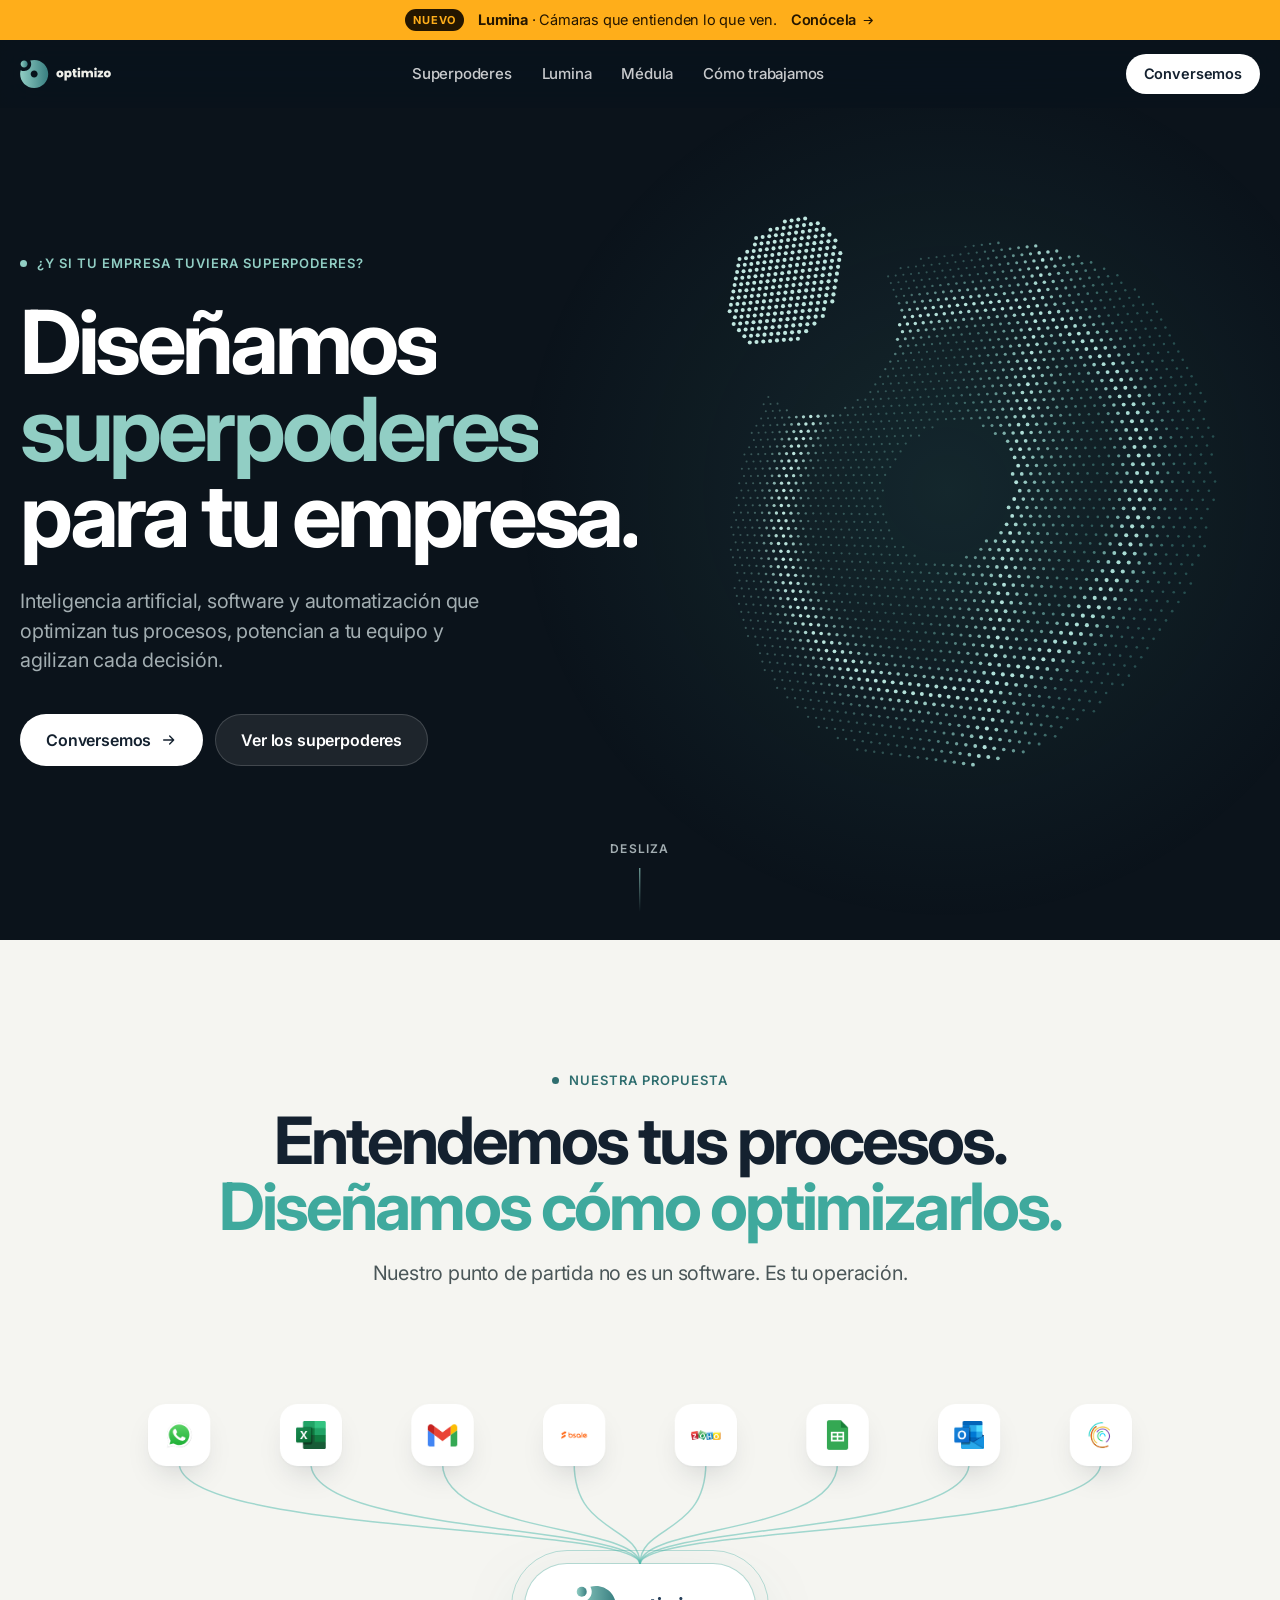
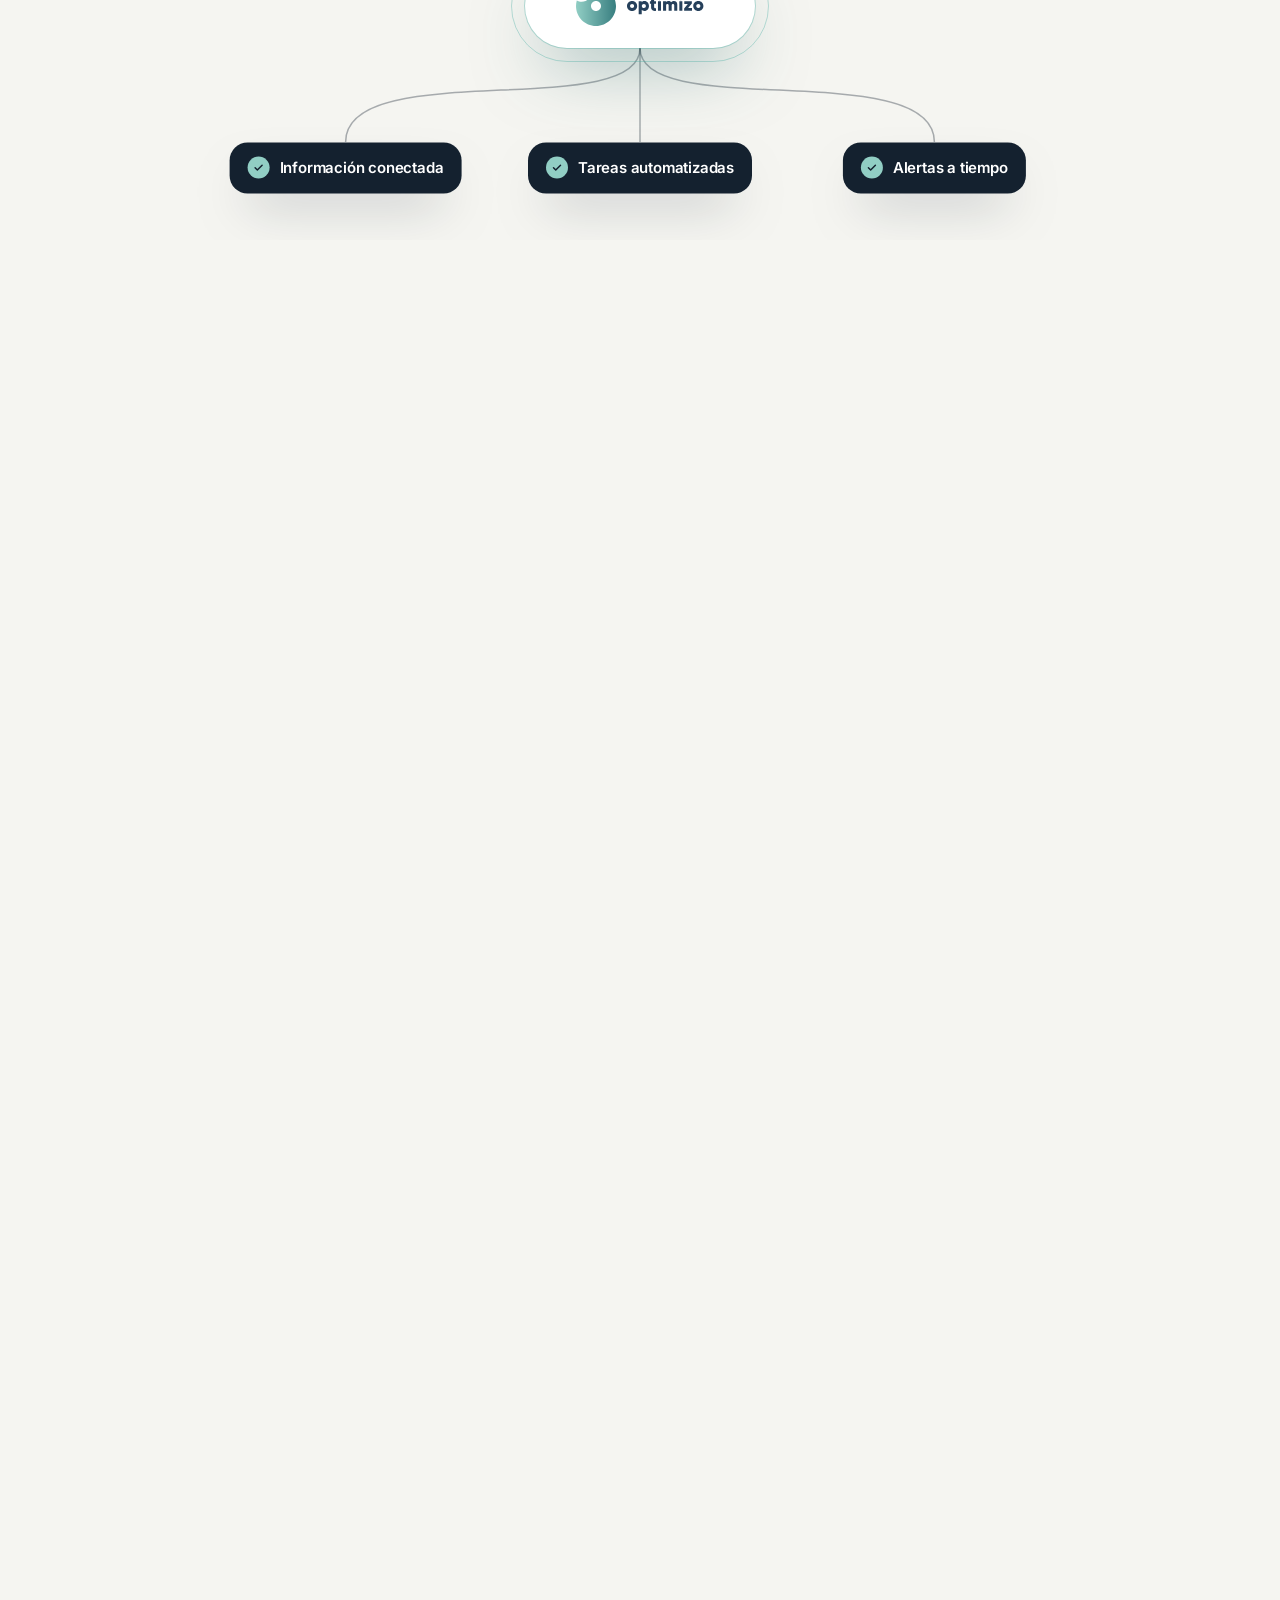
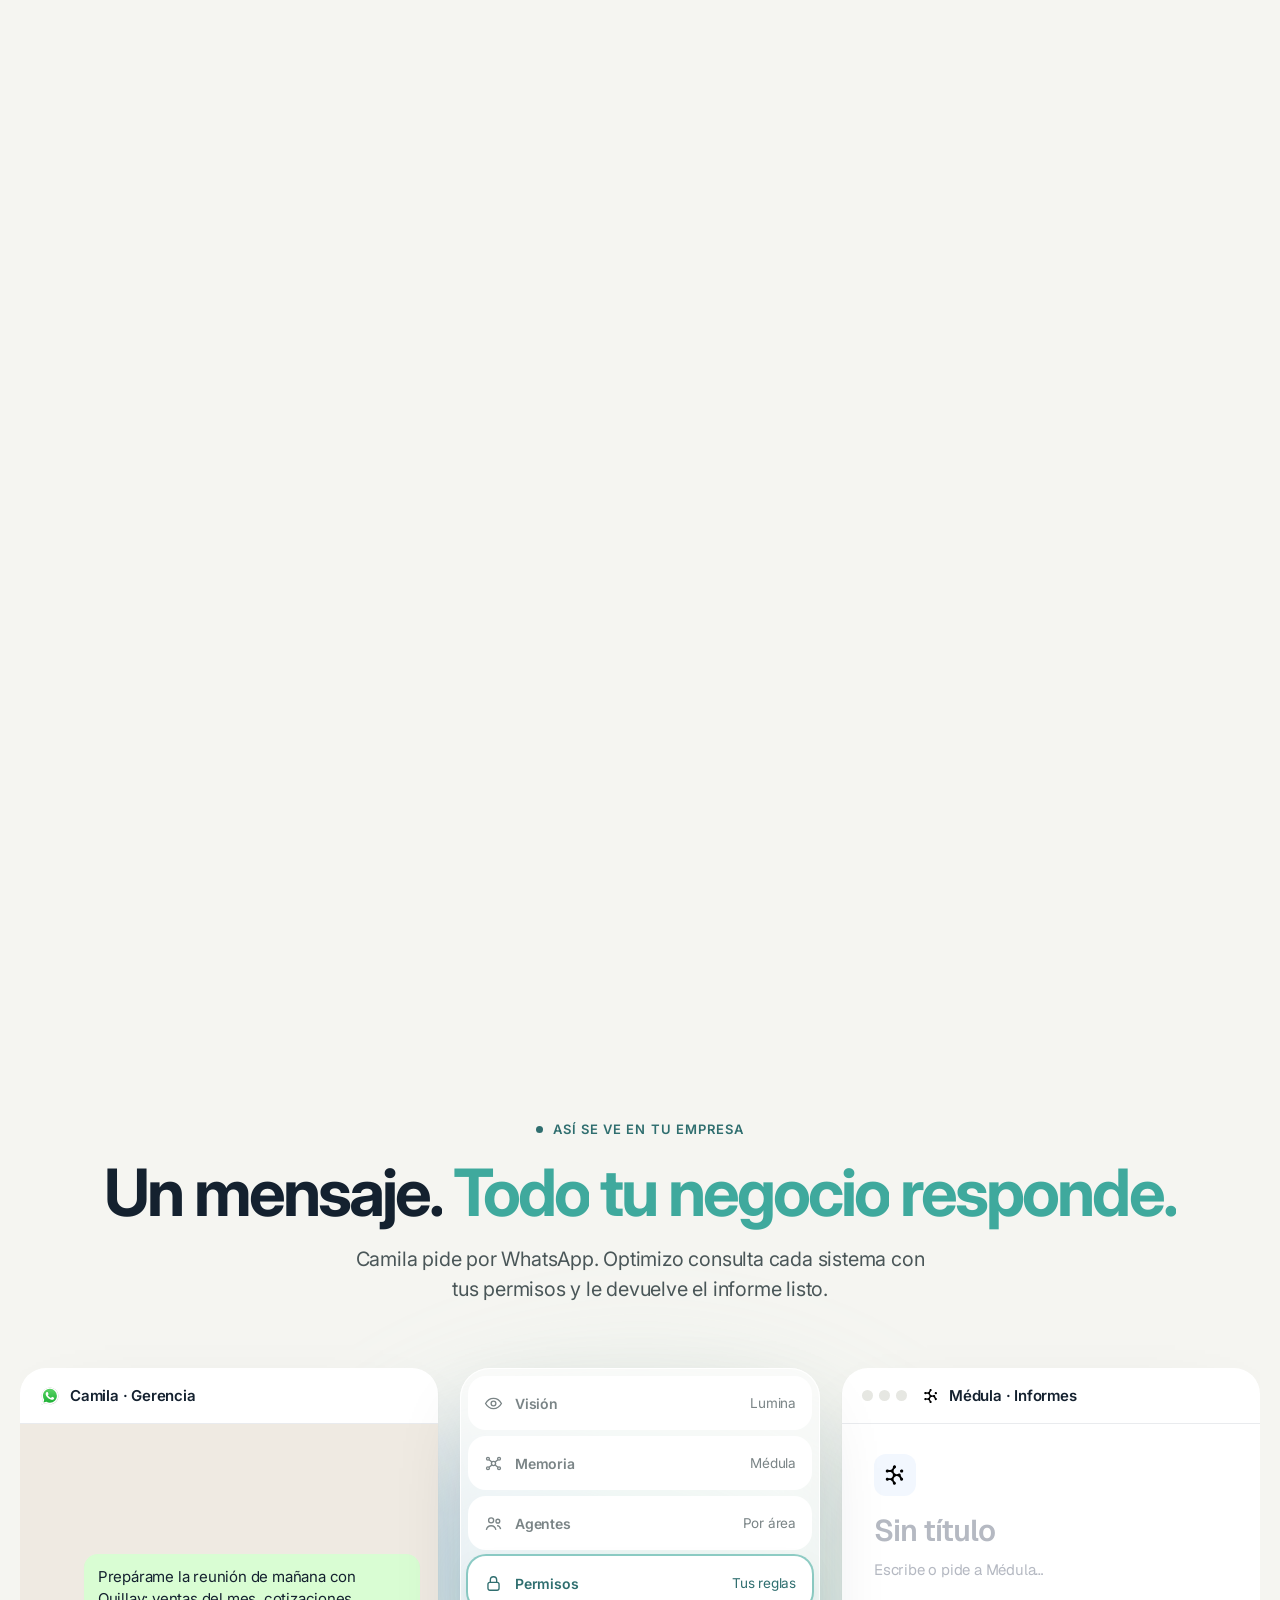
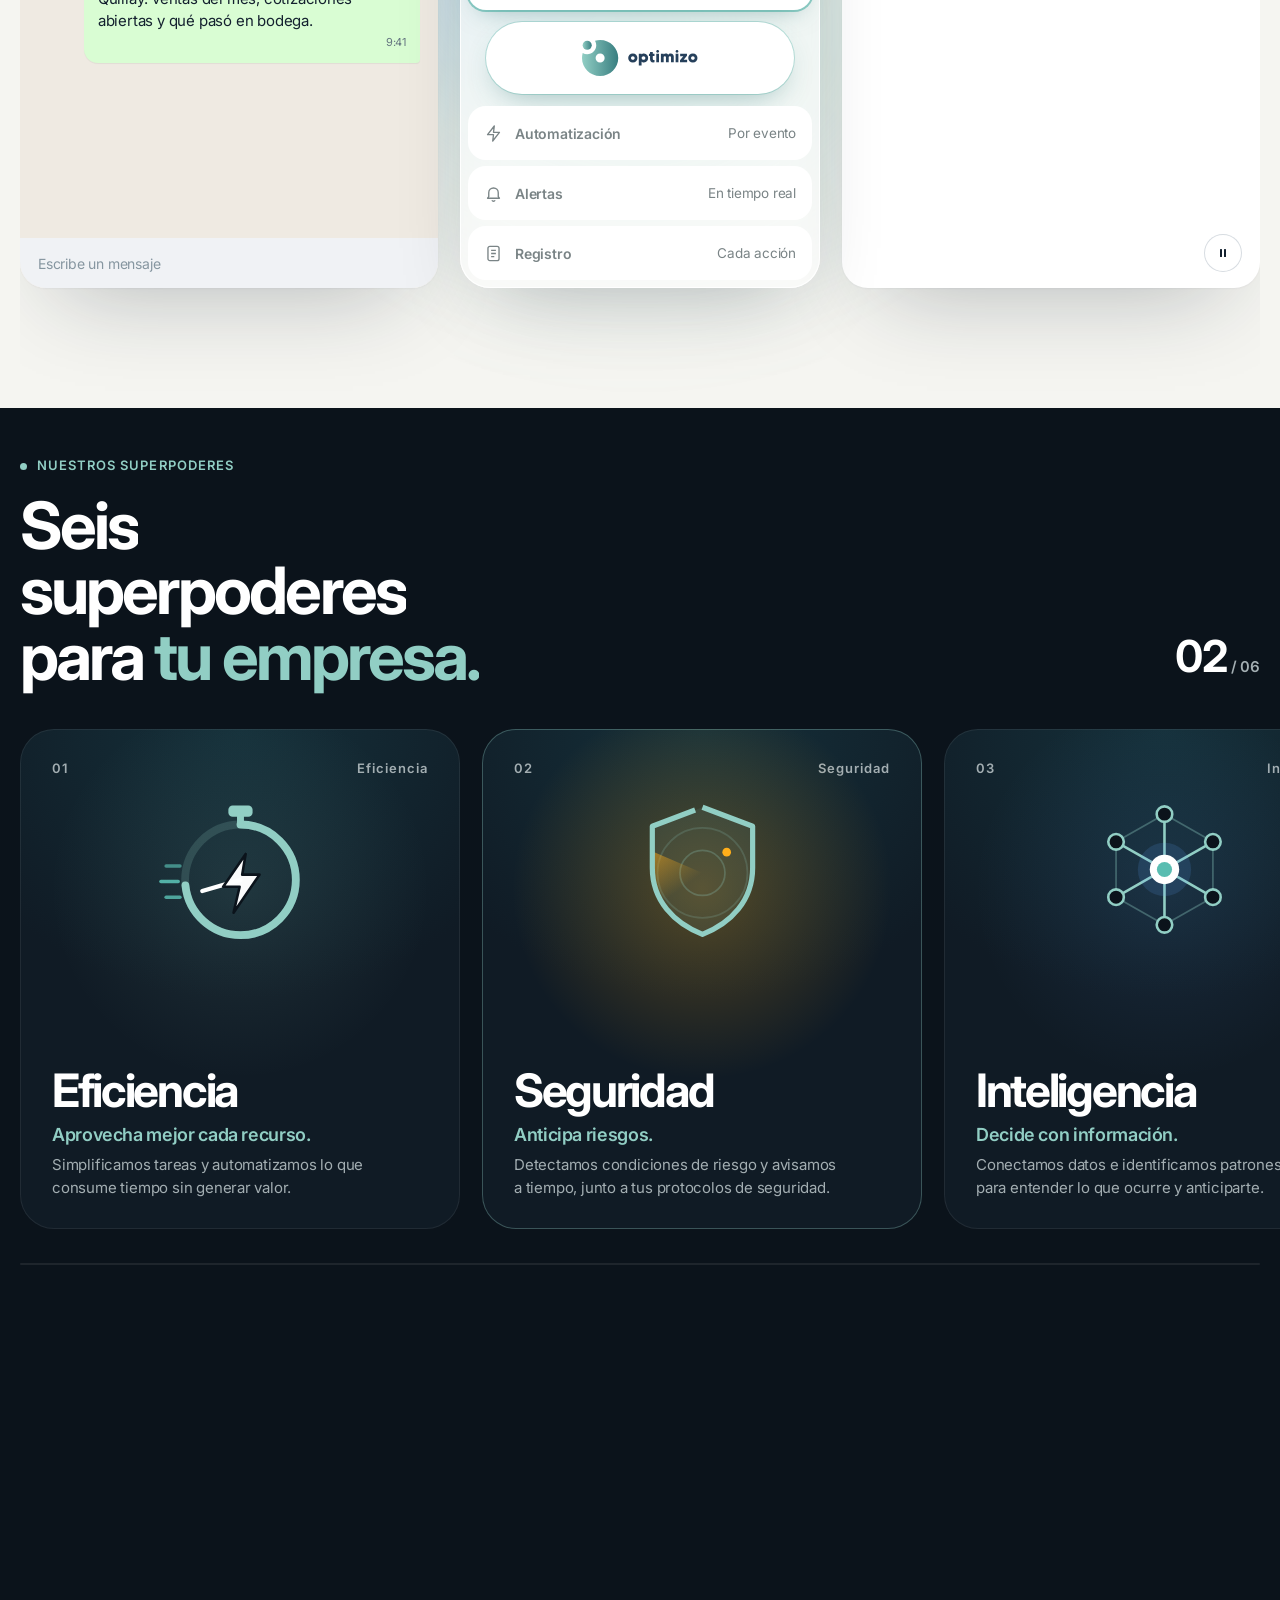
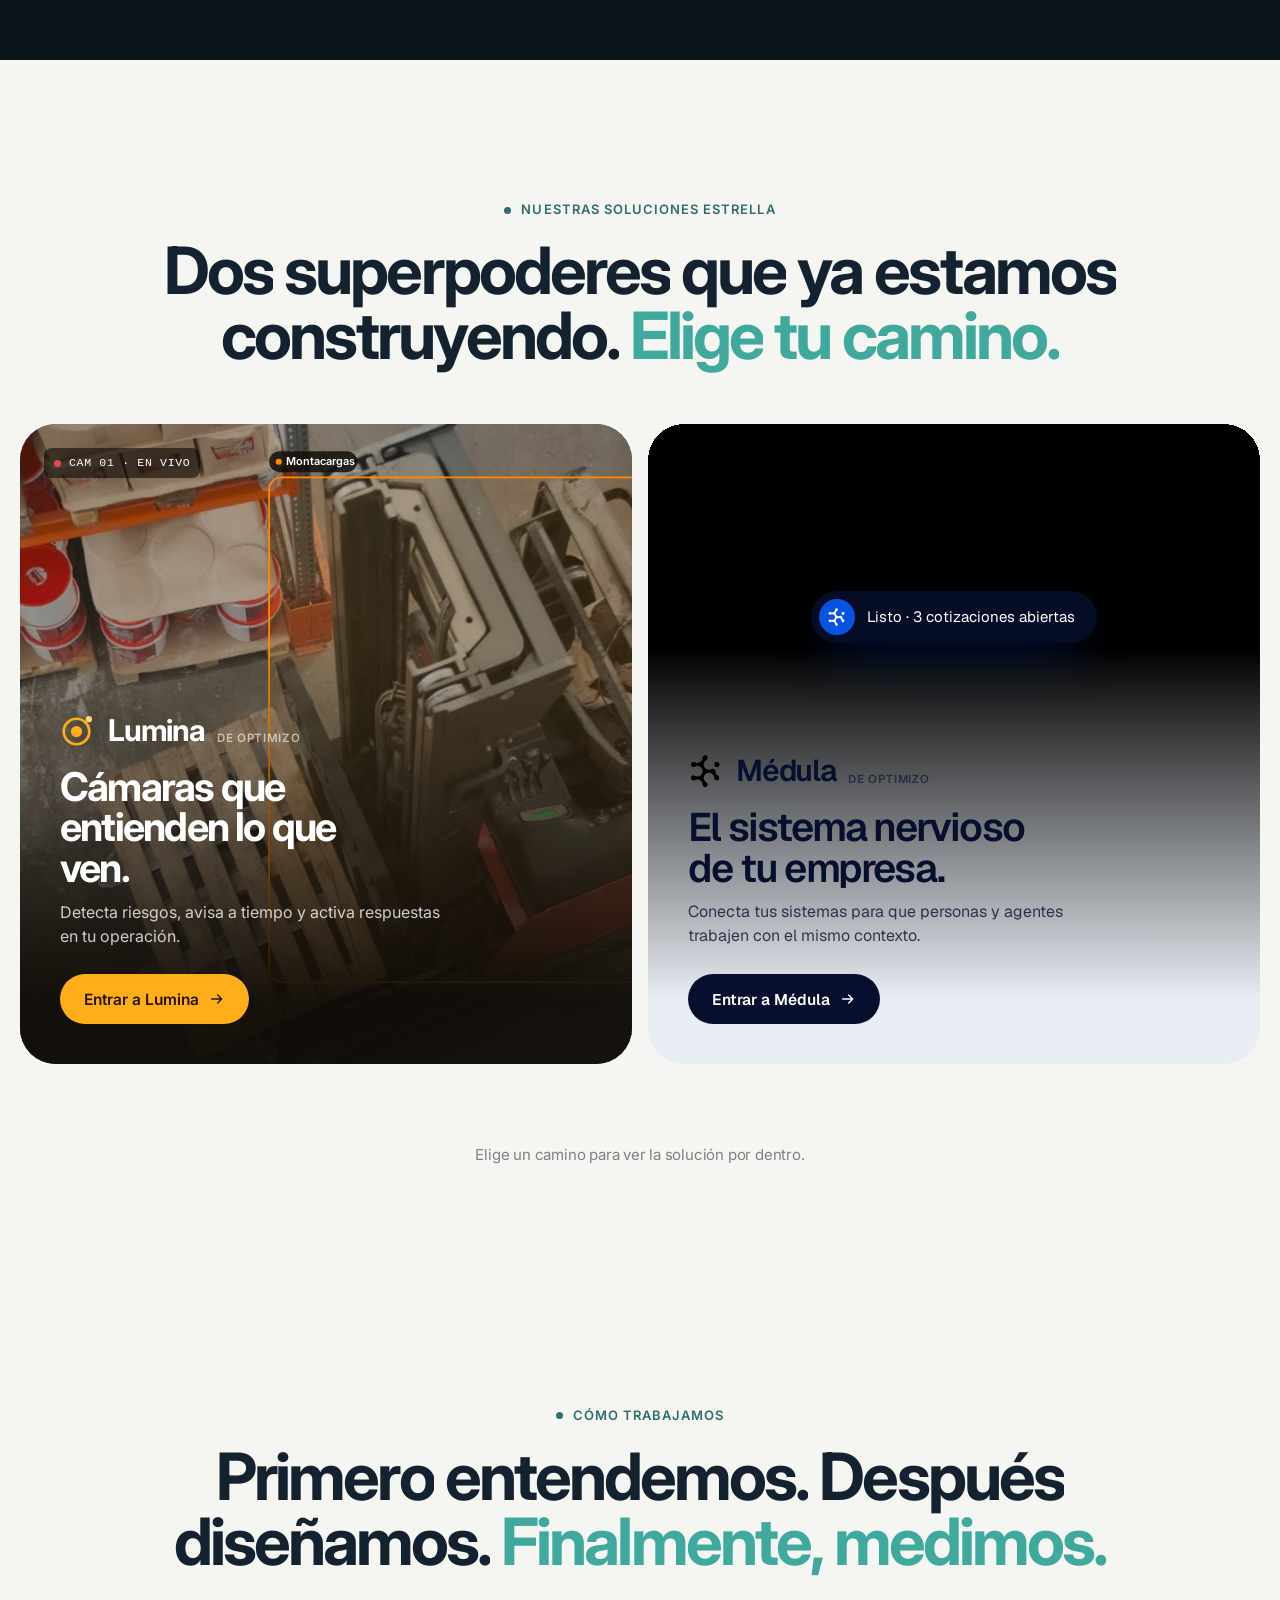
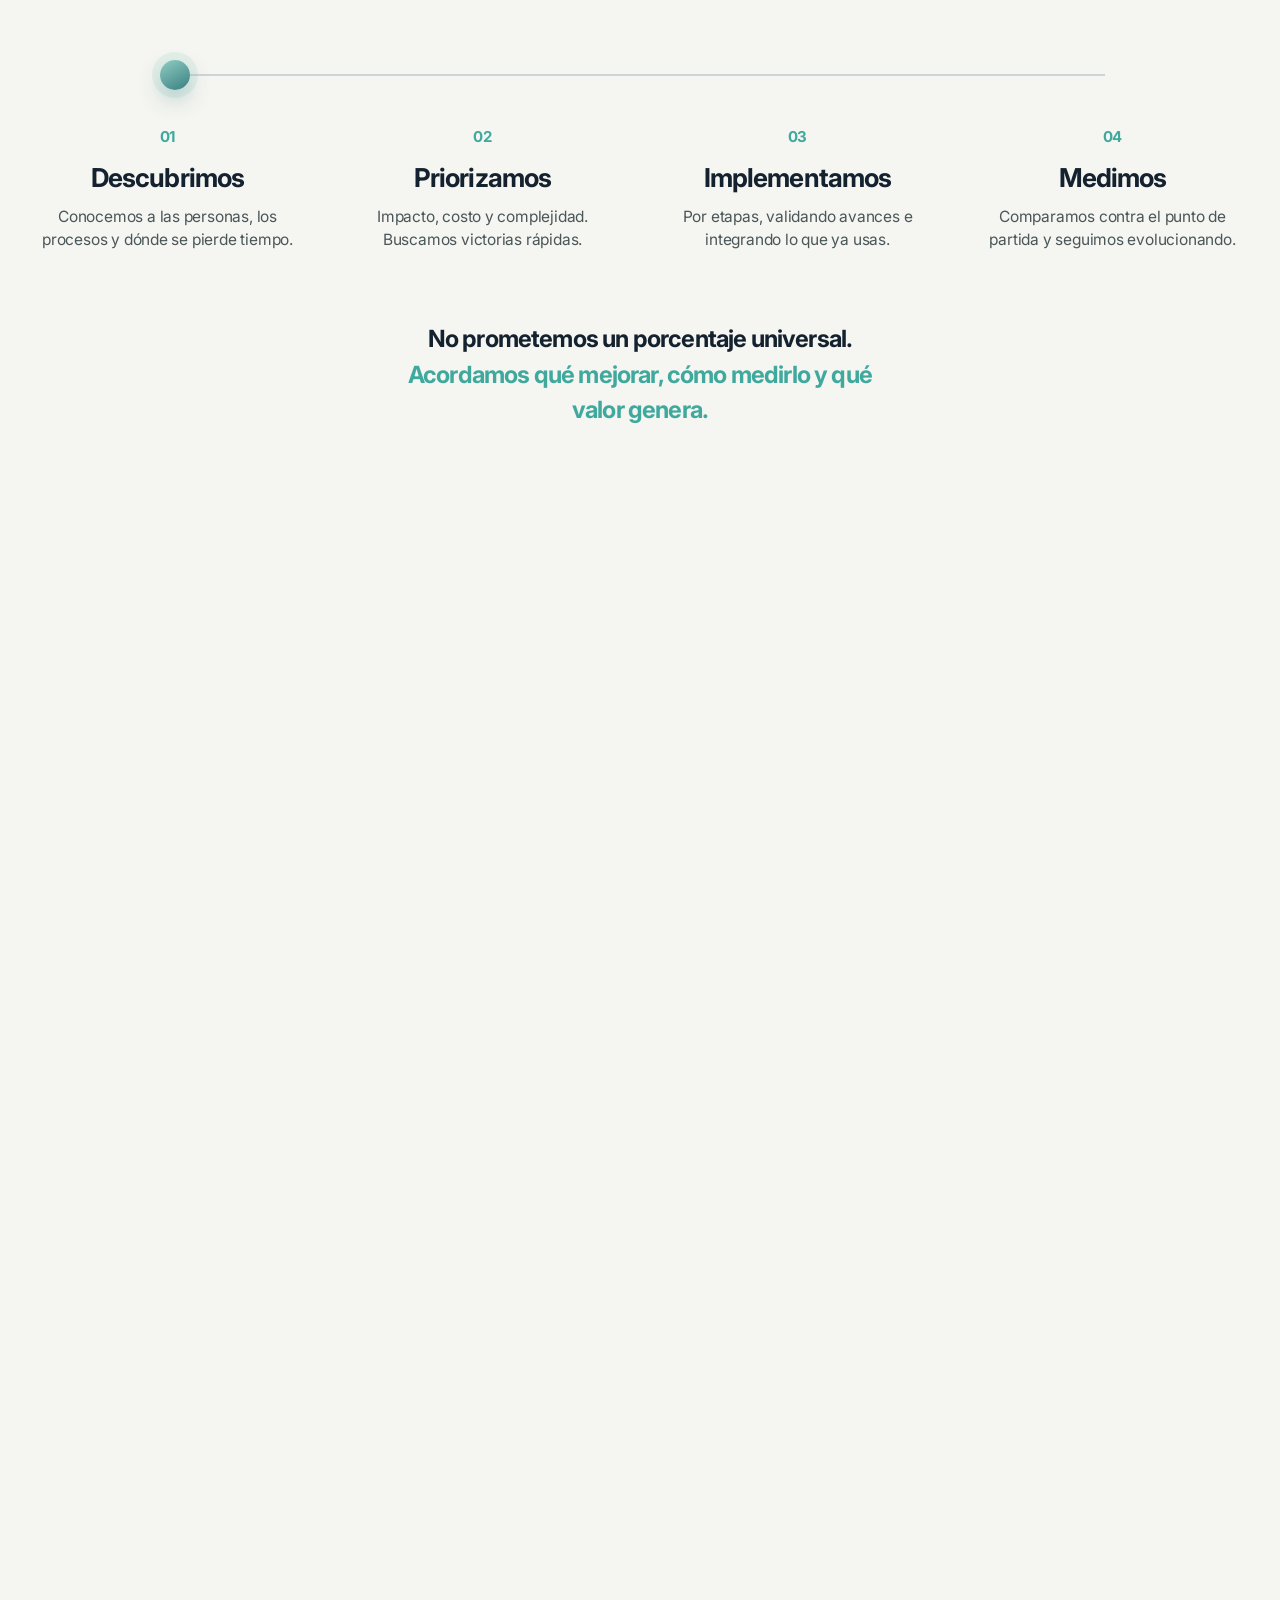
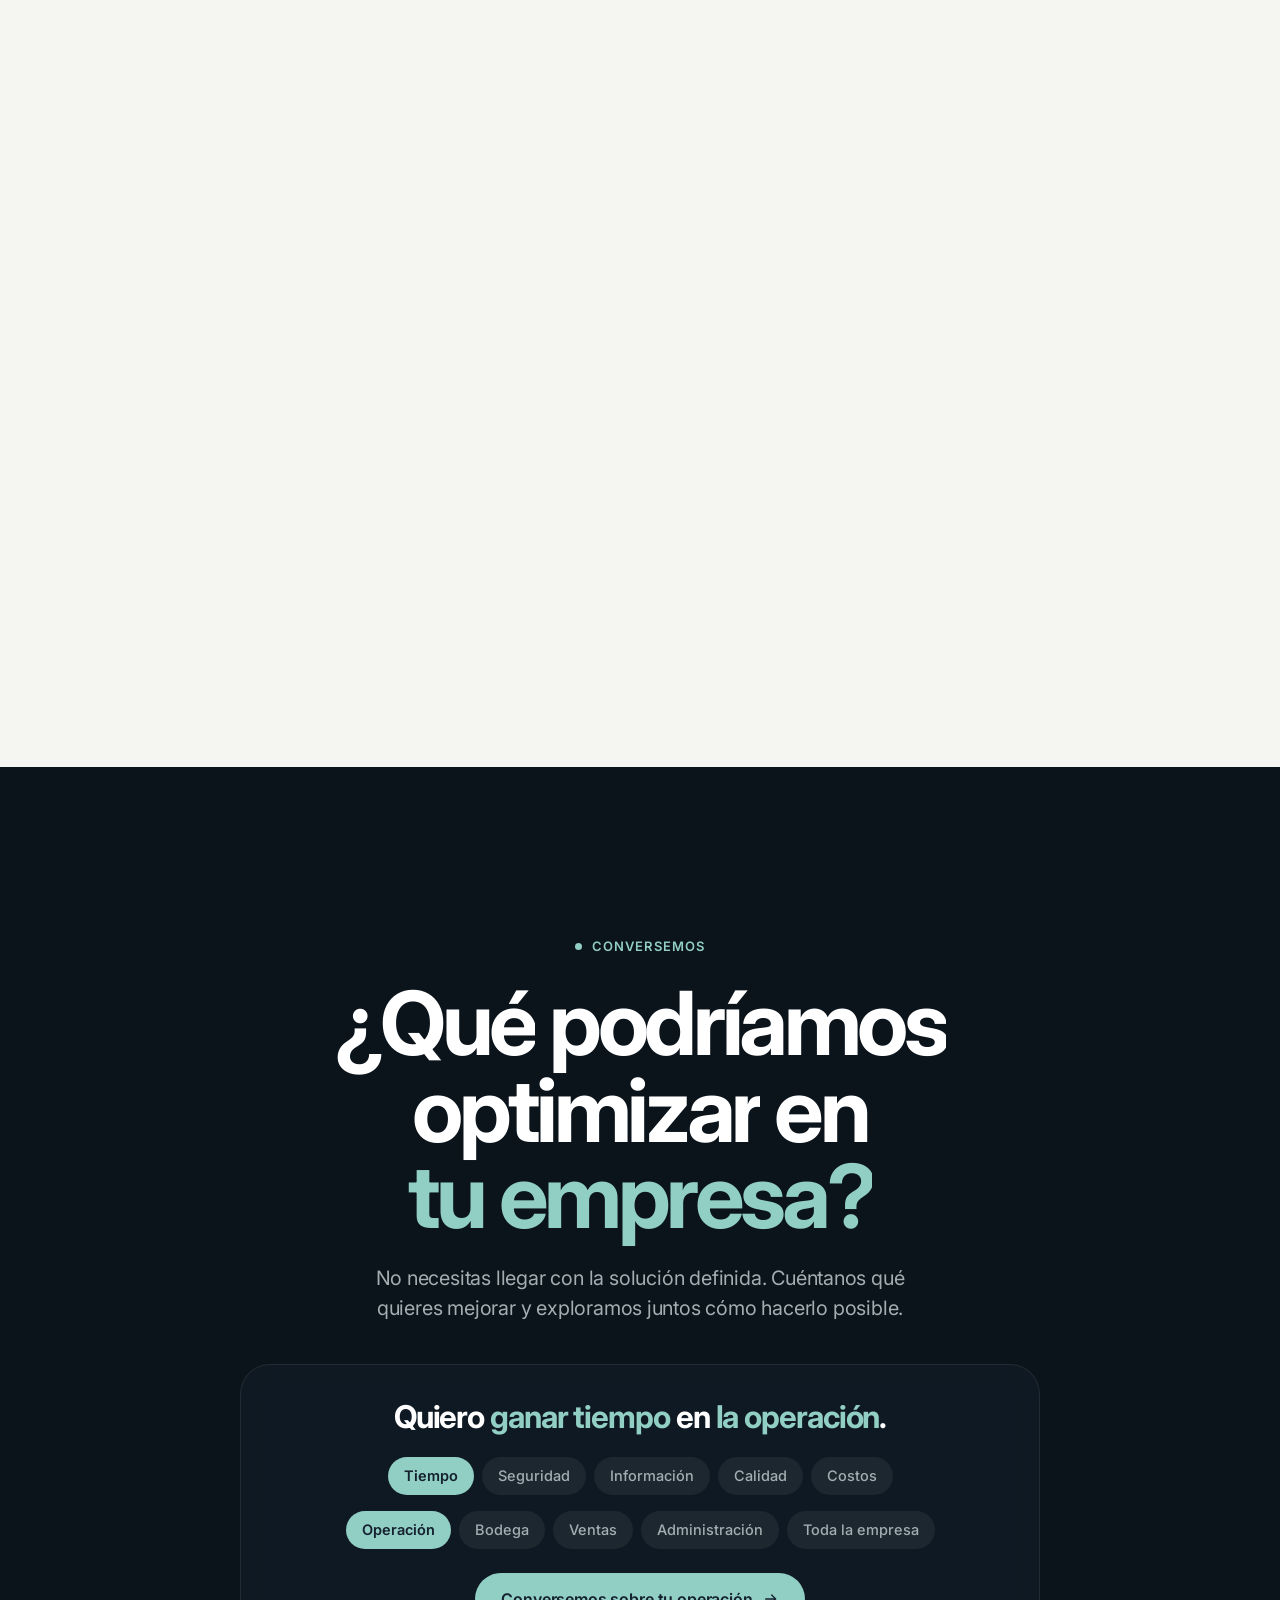
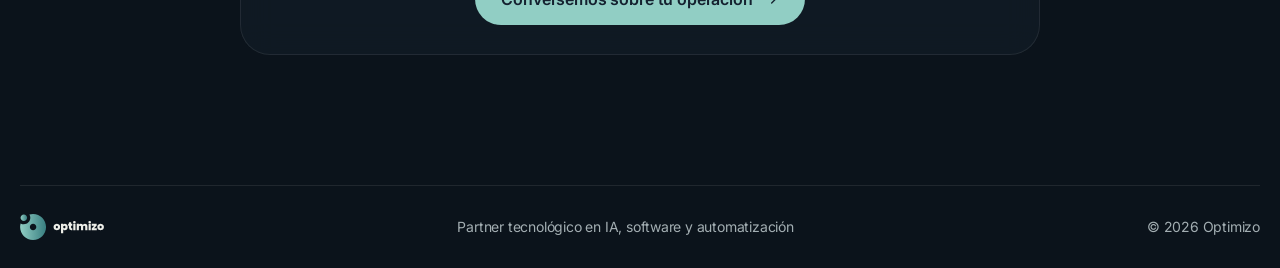
==== commit dbcc9b2d: "Sitio v3: Lumina y Médula como caminos, superpoderes con emblemas, escenas atadas al scroll Co-Autho" ====
--- a/index.html
+++ b/index.html
@@ -4,52 +4,57 @@
 <meta charset="utf-8">
 <meta name="viewport" content="width=device-width, initial-scale=1, viewport-fit=cover">
 <title>Optimizo · Superpoderes para tu empresa</title>
-<meta name="description" content="Partner tecnológico en inteligencia artificial, software y automatización. Cámaras con IA y Médula, el sistema nervioso de tu empresa.">
+<meta name="description" content="Partner tecnológico en inteligencia artificial, software y automatización. Lumina, cámaras que entienden lo que ven, y Médula, el sistema nervioso de tu empresa.">
 <meta name="robots" content="noindex">
-<meta name="theme-color" content="#0A1118">
+<meta name="theme-color" content="#0B131B">
 <link rel="icon" href="recursos/optimizo-isotipo.svg" type="image/svg+xml">
 <link rel="preload" href="recursos/fuentes/inter-opsz.woff2" as="font" type="font/woff2" crossorigin>
+<link rel="preload" href="recursos/fuentes/geist.woff2" as="font" type="font/woff2" crossorigin>
 <link rel="stylesheet" href="estilos.css">
 </head>
 <body>
 
 <svg width="0" height="0" style="position:absolute" aria-hidden="true">
   <defs>
-    <symbol id="i-flecha" viewBox="0 0 24 24" fill="none" stroke="currentColor" stroke-width="1.8" stroke-linecap="square"><path d="M4 12h15M13 6l6 6-6 6"/></symbol>
-    <symbol id="i-pausa" viewBox="0 0 24 24" fill="currentColor"><rect x="6" y="4" width="4" height="16"/><rect x="14" y="4" width="4" height="16"/></symbol>
+    <symbol id="i-flecha" viewBox="0 0 24 24" fill="none" stroke="currentColor" stroke-width="2" stroke-linecap="round" stroke-linejoin="round"><path d="M4 12h15M13 6l6 6-6 6"/></symbol>
+    <symbol id="i-abajo" viewBox="0 0 24 24" fill="none" stroke="currentColor" stroke-width="2" stroke-linecap="round" stroke-linejoin="round"><path d="M12 4v15M6 13l6 6 6-6"/></symbol>
+    <symbol id="i-ok" viewBox="0 0 24 24" fill="none" stroke="currentColor" stroke-width="3" stroke-linecap="round" stroke-linejoin="round"><path d="M5 12.5l4.5 4.5L19 7.5"/></symbol>
+    <symbol id="i-pausa" viewBox="0 0 24 24" fill="currentColor"><rect x="6" y="4" width="4" height="16" rx="1"/><rect x="14" y="4" width="4" height="16" rx="1"/></symbol>
     <symbol id="i-play" viewBox="0 0 24 24" fill="currentColor"><path d="M7 4l13 8-13 8z"/></symbol>
     <symbol id="i-alerta" viewBox="0 0 24 24" fill="none" stroke="currentColor" stroke-width="2.2" stroke-linecap="round" stroke-linejoin="round"><path d="M12 3.5L2.8 19.5h18.4z"/><path d="M12 10v4.2M12 17.2v.01"/></symbol>
-    <symbol id="i-ojo" viewBox="0 0 24 24" fill="none" stroke="currentColor" stroke-width="1.6"><path d="M2 12s3.6-6.5 10-6.5S22 12 22 12s-3.6 6.5-10 6.5S2 12 2 12z"/><circle cx="12" cy="12" r="3"/></symbol>
-    <symbol id="i-memoria" viewBox="0 0 24 24" fill="none" stroke="currentColor" stroke-width="1.6"><circle cx="12" cy="12" r="2.6"/><circle cx="5" cy="6" r="1.8"/><circle cx="19" cy="6" r="1.8"/><circle cx="5" cy="18" r="1.8"/><circle cx="19" cy="18" r="1.8"/><path d="M6.4 7.2l3.6 3M17.6 7.2l-3.6 3M6.4 16.8l3.6-3M17.6 16.8l-3.6-3"/></symbol>
-    <symbol id="i-agentes" viewBox="0 0 24 24" fill="none" stroke="currentColor" stroke-width="1.6"><circle cx="9" cy="8" r="3.2"/><path d="M3 20c.6-3.4 3-5.2 6-5.2s5.4 1.8 6 5.2"/><circle cx="17.5" cy="9" r="2.4"/><path d="M16.5 14.6c2.3.2 4 1.7 4.5 4.4"/></symbol>
-    <symbol id="i-candado" viewBox="0 0 24 24" fill="none" stroke="currentColor" stroke-width="1.6"><rect x="5" y="10.5" width="14" height="10" rx="2"/><path d="M8 10.5V7.5a4 4 0 0 1 8 0v3"/></symbol>
-    <symbol id="i-rayo" viewBox="0 0 24 24" fill="none" stroke="currentColor" stroke-width="1.6" stroke-linejoin="round"><path d="M13 2.5L4.5 13.5H12l-1 8 8.5-11H12z"/></symbol>
-    <symbol id="i-campana" viewBox="0 0 24 24" fill="none" stroke="currentColor" stroke-width="1.6" stroke-linejoin="round"><path d="M6 16V11a6 6 0 0 1 12 0v5l1.5 2h-15z"/><path d="M10 20.5a2.2 2.2 0 0 0 4 0"/></symbol>
-    <symbol id="i-escudo" viewBox="0 0 24 24" fill="none" stroke="currentColor" stroke-width="1.6" stroke-linejoin="round"><path d="M12 3l7.5 3v5.5c0 4.6-3.2 8.2-7.5 9.5-4.3-1.3-7.5-4.9-7.5-9.5V6z"/></symbol>
-    <symbol id="i-registro" viewBox="0 0 24 24" fill="none" stroke="currentColor" stroke-width="1.6"><rect x="5" y="3" width="14" height="18" rx="2"/><path d="M9 8h6M9 12h6M9 16h4"/></symbol>
+    <symbol id="i-ojo" viewBox="0 0 24 24" fill="none" stroke="currentColor" stroke-width="1.7"><path d="M2 12s3.6-6.5 10-6.5S22 12 22 12s-3.6 6.5-10 6.5S2 12 2 12z"/><circle cx="12" cy="12" r="3"/></symbol>
+    <symbol id="i-memoria" viewBox="0 0 24 24" fill="none" stroke="currentColor" stroke-width="1.7"><circle cx="12" cy="12" r="2.6"/><circle cx="5" cy="6" r="1.8"/><circle cx="19" cy="6" r="1.8"/><circle cx="5" cy="18" r="1.8"/><circle cx="19" cy="18" r="1.8"/><path d="M6.4 7.2l3.6 3M17.6 7.2l-3.6 3M6.4 16.8l3.6-3M17.6 16.8l-3.6-3"/></symbol>
+    <symbol id="i-agentes" viewBox="0 0 24 24" fill="none" stroke="currentColor" stroke-width="1.7"><circle cx="9" cy="8" r="3.2"/><path d="M3 20c.6-3.4 3-5.2 6-5.2s5.4 1.8 6 5.2"/><circle cx="17.5" cy="9" r="2.4"/><path d="M16.5 14.6c2.3.2 4 1.7 4.5 4.4"/></symbol>
+    <symbol id="i-candado" viewBox="0 0 24 24" fill="none" stroke="currentColor" stroke-width="1.7"><rect x="5" y="10.5" width="14" height="10" rx="2.5"/><path d="M8 10.5V7.5a4 4 0 0 1 8 0v3"/></symbol>
+    <symbol id="i-rayo" viewBox="0 0 24 24" fill="none" stroke="currentColor" stroke-width="1.7" stroke-linejoin="round"><path d="M13 2.5L4.5 13.5H12l-1 8 8.5-11H12z"/></symbol>
+    <symbol id="i-campana" viewBox="0 0 24 24" fill="none" stroke="currentColor" stroke-width="1.7" stroke-linejoin="round"><path d="M6 16V11a6 6 0 0 1 12 0v5l1.5 2h-15z"/><path d="M10 20.5a2.2 2.2 0 0 0 4 0"/></symbol>
+    <symbol id="i-registro" viewBox="0 0 24 24" fill="none" stroke="currentColor" stroke-width="1.7"><rect x="5" y="3" width="14" height="18" rx="2.5"/><path d="M9 8h6M9 12h6M9 16h4"/></symbol>
+    <symbol id="i-escudo" viewBox="0 0 24 24" fill="none" stroke="currentColor" stroke-width="1.6" stroke-linejoin="round"><path d="M12 3l7.5 3v5.5c0 4.6-3.2 8.2-7.5 9.5-4.3-1.3-7.5-4.9-7.5-9.5V6z"/><path d="M8.8 12.2l2.2 2.2 4.2-4.4"/></symbol>
     <symbol id="i-trafico" viewBox="0 0 24 24" fill="none" stroke="currentColor" stroke-width="1.6"><rect x="8" y="2.5" width="8" height="19" rx="3"/><circle cx="12" cy="7" r="1.5"/><circle cx="12" cy="12" r="1.5"/><circle cx="12" cy="17" r="1.5"/></symbol>
     <symbol id="i-reloj" viewBox="0 0 24 24" fill="none" stroke="currentColor" stroke-width="1.6"><circle cx="12" cy="12" r="8.5"/><path d="M12 7.5V12l3 2"/></symbol>
     <symbol id="i-lupa" viewBox="0 0 24 24" fill="none" stroke="currentColor" stroke-width="1.6"><circle cx="11" cy="11" r="6.5"/><path d="M20 20l-4.3-4.3"/></symbol>
     <symbol id="i-cuerpo" viewBox="0 0 24 24" fill="none" stroke="currentColor" stroke-width="1.6" stroke-linejoin="round"><circle cx="12" cy="4.8" r="2"/><path d="M8 21l2-6.5-3-2.5 2.5-4h5l2.5 4-3 2.5 2 6.5"/></symbol>
+    <!-- Lumina (provisorio): un lente con el punto de luz que se escapa, primo del punto de Optimizo -->
+    <symbol id="lumina" viewBox="0 0 48 48"><circle cx="22" cy="26" r="17" fill="none" stroke="#FFAE1A" stroke-width="3.6"/><circle cx="22" cy="26" r="7.5" fill="#FFAE1A"/><circle cx="38.5" cy="9.5" r="4.2" fill="#FFD37A"/></symbol>
   </defs>
 </svg>
 
 <div class="cinta">
   <span class="nuevo">NUEVO</span>
-  <span><b>Cámaras con IA</b><span class="largo"> · Convertimos cámaras en decisiones.</span></span>
-  <a href="#camaras">VER <svg><use href="#i-flecha"/></svg></a>
+  <span><b>Lumina</b><span class="largo"> · Cámaras que entienden lo que ven.</span></span>
+  <a href="#camino" data-ir="lumina">Conócela <svg><use href="#i-flecha"/></svg></a>
 </div>
 
 <header class="nav" id="nav">
-  <div class="marco nav__in" style="border:0">
+  <div class="envoltura nav__in">
     <a class="nav__logo" href="#inicio" aria-label="Optimizo, inicio">
-      <img class="logo-oscuro" src="recursos/optimizo-logo-sobre-oscuro.svg" alt="optimizo" width="83" height="26">
-      <img class="logo-claro" src="recursos/optimizo-logo.svg" alt="optimizo" width="83" height="26">
+      <img class="logo-oscuro" src="recursos/optimizo-logo-sobre-oscuro.svg" alt="optimizo" width="90" height="28">
+      <img class="logo-claro" src="recursos/optimizo-logo.svg" alt="optimizo" width="90" height="28">
     </a>
     <nav class="nav__links" aria-label="Secciones">
       <a href="#superpoderes">Superpoderes</a>
-      <a href="#camaras">Cámaras con IA</a>
-      <a href="#medula">Médula</a>
+      <a href="#camino" data-ir="lumina">Lumina</a>
+      <a href="#camino" data-ir="medula">Médula</a>
       <a href="#metodo">Cómo trabajamos</a>
     </nav>
     <a class="boton" href="#conversemos">Conversemos</a>
@@ -58,91 +63,102 @@
 
 <main id="inicio">
 
-  <!-- 01 · Promesa: el isotipo hecho de luz -->
-  <section class="heroe noche" aria-labelledby="h-heroe">
-    <canvas class="heroe__lienzo" id="lienzo-heroe" aria-hidden="true"></canvas>
-    <div class="heroe__in">
-      <span class="rotulo" data-r>¿Y si tu empresa tuviera <b>superpoderes</b>?</span>
-      <h1 class="t-heroe" id="h-heroe" data-r style="--d:.08s">Diseñamos <span class="bloque">superpoderes</span> para tu empresa</h1>
-      <p class="bajada" data-r style="--d:.16s">Inteligencia artificial, software y automatización que optimizan tus procesos, potencian a tu equipo y agilizan cada decisión.</p>
-      <div class="heroe__acciones" data-r style="--d:.24s">
-        <a class="boton boton--lleno" href="#conversemos">Conversemos <svg><use href="#i-flecha"/></svg></a>
-        <a class="boton boton--linea" href="#en-accion">Verlo en acción</a>
-      </div>
-    </div>
-    <div class="conecta">
-      <span class="rotulo">Se conecta con lo que ya usas <svg width="12" height="12"><use href="#i-flecha"/></svg></span>
-      <div class="logos">
-        <span class="logo-app">Gmail</span><span class="logo-app">WhatsApp</span><span class="logo-app">Excel</span><span class="logo-app">Zoho</span><span class="logo-app">Bsale</span><span class="logo-app">Defontana</span><span class="logo-app">Softland</span><span class="logo-app">Shopify</span><span class="logo-app">Mercado Libre</span><span class="logo-app">Teams</span><span class="logo-app">Notion</span><span class="logo-app">Slack</span>
-      </div>
-    </div>
-  </section>
-
-  <!-- 02 · El desafío -->
-  <section class="marco seccion" aria-labelledby="h-desafio">
-    <span class="cruz cruz--ai"></span><span class="cruz cruz--ad"></span>
-    <div class="desafio__cab">
-      <div>
-        <span class="rotulo" data-r>02 · <b>El desafío</b></span>
-        <h2 class="t-1" id="h-desafio" data-r style="margin-top:18px">La tecnología avanza. <span style="color:var(--texto-3)">¿Tus procesos avanzan con ella?</span></h2>
-      </div>
-      <p class="bajada" data-r>El problema no es la falta de tecnología. Es que todavía <span class="marca-t">no está trabajando a favor de tu empresa.</span></p>
-    </div>
-    <div class="celdas">
-      <div class="celda" data-r><span class="mono">01</span><canvas data-pix="fragmentada" width="264" height="72"></canvas><b>Información fragmentada</b><p>Datos repartidos entre aplicaciones, planillas y personas.</p></div>
-      <div class="celda" data-r style="--d:.06s"><span class="mono">02</span><canvas data-pix="repetitiva" width="264" height="72"></canvas><b>Tareas repetitivas</b><p>Horas copiando, buscando y actualizando registros.</p></div>
-      <div class="celda" data-r style="--d:.12s"><span class="mono">03</span><canvas data-pix="visibilidad" width="264" height="72"></canvas><b>Poca visibilidad</b><p>Lo que pasa en la operación no llega a quien decide.</p></div>
-      <div class="celda" data-r style="--d:.18s"><span class="mono">04</span><canvas data-pix="desconectados" width="264" height="72"></canvas><b>Procesos desconectados</b><p>Personas y sistemas trabajan aislados.</p></div>
-      <div class="celda" data-r style="--d:.24s"><span class="mono">05</span><canvas data-pix="reactiva" width="264" height="72"></canvas><b>Gestión reactiva</b><p>Los problemas se ven cuando ya ocurrieron.</p></div>
-    </div>
-  </section>
-
-  <!-- 03 · Propuesta: la demo central -->
-  <section class="marco seccion" id="en-accion" aria-labelledby="h-demo">
-    <span class="cruz cruz--ai"></span><span class="cruz cruz--ad"></span>
+  <!-- 01 · Héroe -->
+  <section class="heroe oscuro" id="heroe" aria-labelledby="h-heroe">
+    <canvas id="lienzo-heroe" aria-hidden="true"></canvas>
+    <div class="envoltura heroe__in">
+      <span class="rotulo" data-r>¿Y si tu empresa tuviera superpoderes?</span>
+      <h1 class="t-heroe arma" id="h-heroe">Diseñamos <span class="acento">superpoderes</span> para tu empresa.</h1>
+      <p class="bajada" data-r style="--d:.5s">Inteligencia artificial, software y automatización que optimizan tus procesos, potencian a tu equipo y agilizan cada decisión.</p>
+      <div class="heroe__acciones" data-r style="--d:.65s">
+        <a class="boton boton--blanco" href="#conversemos">Conversemos <svg><use href="#i-flecha"/></svg></a>
+        <a class="boton boton--vidrio" href="#superpoderes">Ver los superpoderes</a>
+      </div>
+    </div>
+    <div class="heroe__bajar" aria-hidden="true">Desliza<i></i></div>
+  </section>
+
+  <!-- 02 · Del caos al orden -->
+  <section class="caos" id="caos" aria-labelledby="h-caos">
+    <div class="caos__fijo">
+      <div class="caos__textos">
+        <div class="caos__t caos__t--a">
+          <span class="rotulo">El desafío</span>
+          <h2 class="t-1" id="h-caos">La tecnología avanza. <span class="tenue">¿Tus procesos avanzan con ella?</span></h2>
+        </div>
+        <div class="caos__t caos__t--b">
+          <span class="rotulo">Nuestra propuesta</span>
+          <h2 class="t-1">Entendemos tus procesos. <span class="acento">Diseñamos cómo optimizarlos.</span></h2>
+          <p class="bajada">Nuestro punto de partida no es un software. Es tu operación.</p>
+        </div>
+      </div>
+      <div class="caos__mesa" id="mesa">
+        <svg class="caos__cables" id="cables" aria-hidden="true"></svg>
+        <div class="pieza pieza--app" data-p="app"><img src="recursos/logos/whatsapp.svg" alt="WhatsApp"></div>
+        <div class="pieza pieza--app" data-p="app"><img src="recursos/logos/microsoftexcel.svg" alt="Excel"></div>
+        <div class="pieza pieza--app" data-p="app"><img src="recursos/logos/gmail.svg" alt="Gmail"></div>
+        <div class="pieza pieza--app" data-p="app"><img src="recursos/logos/bsale.png" alt="Bsale"></div>
+        <div class="pieza pieza--app" data-p="app"><img src="recursos/logos/zoho.svg" alt="Zoho"></div>
+        <div class="pieza pieza--app" data-p="app"><img src="recursos/logos/googlesheets.svg" alt="Google Sheets"></div>
+        <div class="pieza pieza--app" data-p="app"><img src="recursos/logos/microsoftoutlook.svg" alt="Outlook"></div>
+        <div class="pieza pieza--app" data-p="app"><img src="recursos/logos/defontana.svg" alt="Defontana"></div>
+        <div class="pieza pieza--prob" data-p="prob"><i></i>Información fragmentada</div>
+        <div class="pieza pieza--prob" data-p="prob"><i></i>Tareas repetitivas</div>
+        <div class="pieza pieza--prob" data-p="prob"><i></i>Poca visibilidad</div>
+        <div class="pieza pieza--prob" data-p="prob"><i></i>Procesos desconectados</div>
+        <div class="pieza pieza--prob" data-p="prob"><i></i>Gestión reactiva</div>
+        <div class="pieza pieza--nucleo" data-p="nucleo"><img src="recursos/optimizo-logo.svg" alt="optimizo"></div>
+        <div class="pieza pieza--res" data-p="res"><i><svg><use href="#i-ok"/></svg></i>Información conectada</div>
+        <div class="pieza pieza--res" data-p="res"><i><svg><use href="#i-ok"/></svg></i>Tareas automatizadas</div>
+        <div class="pieza pieza--res" data-p="res"><i><svg><use href="#i-ok"/></svg></i>Alertas a tiempo</div>
+      </div>
+    </div>
+  </section>
+
+  <!-- 03 · Así trabaja (demo) -->
+  <section class="demo envoltura" id="en-accion" aria-labelledby="h-demo">
     <div class="demo__cab">
-      <span class="rotulo" data-r>03 · <b>Nuestra propuesta</b></span>
-      <h2 class="t-1" id="h-demo" data-r>Entendemos tus procesos. <span class="marca-t">Diseñamos cómo optimizarlos.</span></h2>
-      <p class="bajada" data-r>Nuestro punto de partida no es un software. Es tu operación. Conectamos lo que ya usas y lo ponemos a trabajar.</p>
+      <span class="rotulo" data-r>Así se ve en tu empresa</span>
+      <h2 class="t-1 arma" id="h-demo">Un mensaje. <span class="acento">Todo tu negocio responde.</span></h2>
+      <p class="bajada" data-r>Camila pide por WhatsApp. Optimizo consulta cada sistema con tus permisos y le devuelve el informe listo.</p>
     </div>
     <div class="escenario" id="escenario">
       <div class="escenario__brillo"></div>
-      <div class="escenario__linea"></div>
       <div class="escenario__in">
         <div class="panel panel--izq">
           <div class="panel__cab"><img src="recursos/logos/whatsapp.svg" alt="">Camila · Gerencia</div>
-          <div class="wa" id="wa">
+          <div class="wa">
             <div class="burbuja">Prepárame la reunión de mañana con Quillay: ventas del mes, cotizaciones abiertas y qué pasó en bodega.<small>9:41</small></div>
-            <div class="llamadas" id="llamadas">
+            <div class="llamadas">
               <span class="llamada" data-fila="memoria"><img src="recursos/logos/bsale.png" alt="">bsale · <b>ventas_mes</b><i class="estado"></i></span>
               <span class="llamada" data-fila="memoria"><img src="recursos/logos/gmail.svg" alt="">gmail · <b>buscar_hilos</b><i class="estado"></i></span>
-              <span class="llamada" data-fila="vision"><img src="recursos/optimizo-isotipo.svg" alt="">camaras · <b>eventos_semana</b><i class="estado"></i></span>
+              <span class="llamada" data-fila="vision"><svg><use href="#lumina"/></svg>lumina · <b>eventos_semana</b><i class="estado"></i></span>
               <span class="llamada" data-fila="agentes"><img src="recursos/medula-marca.svg" alt="">medula · <b>crear_informe</b><i class="estado"></i></span>
             </div>
             <div class="wa__campo">Escribe un mensaje</div>
           </div>
         </div>
-        <div class="pila" id="pila">
-          <div class="fila" data-fila="vision"><svg><use href="#i-ojo"/></svg><span class="mono">Visión</span><span>Cámaras con IA</span></div>
-          <div class="fila" data-fila="memoria"><svg><use href="#i-memoria"/></svg><span class="mono">Memoria</span><span>Médula</span></div>
-          <div class="fila" data-fila="agentes"><svg><use href="#i-agentes"/></svg><span class="mono">Agentes</span><span>Por área</span></div>
-          <div class="fila" data-fila="permisos"><svg><use href="#i-candado"/></svg><span class="mono">Permisos</span><span>Tus reglas</span></div>
+        <div class="pila">
+          <div class="fila" data-fila="vision"><svg><use href="#i-ojo"/></svg><b>Visión</b><span>Lumina</span></div>
+          <div class="fila" data-fila="memoria"><svg><use href="#i-memoria"/></svg><b>Memoria</b><span>Médula</span></div>
+          <div class="fila" data-fila="agentes"><svg><use href="#i-agentes"/></svg><b>Agentes</b><span>Por área</span></div>
+          <div class="fila" data-fila="permisos"><svg><use href="#i-candado"/></svg><b>Permisos</b><span>Tus reglas</span></div>
           <div class="pila__logo" id="pila-logo"><img src="recursos/optimizo-logo.svg" alt="optimizo"></div>
-          <div class="fila" data-fila="auto"><svg><use href="#i-rayo"/></svg><span class="mono">Automatización</span><span>Por evento</span></div>
-          <div class="fila" data-fila="alertas"><svg><use href="#i-campana"/></svg><span class="mono">Alertas</span><span>En tiempo real</span></div>
-          <div class="fila" data-fila="registro"><svg><use href="#i-registro"/></svg><span class="mono">Registro</span><span id="conteo">Cada acción</span></div>
+          <div class="fila" data-fila="auto"><svg><use href="#i-rayo"/></svg><b>Automatización</b><span>Por evento</span></div>
+          <div class="fila" data-fila="alertas"><svg><use href="#i-campana"/></svg><b>Alertas</b><span>En tiempo real</span></div>
+          <div class="fila" data-fila="registro"><svg><use href="#i-registro"/></svg><b>Registro</b><span id="conteo">Cada acción</span></div>
         </div>
         <div class="panel panel--der">
           <div class="panel__cab"><span class="puntos"><i></i><i></i><i></i></span><img src="recursos/medula-marca.svg" alt="" style="width:16px;height:16px">Médula · Informes</div>
-          <div class="doc" id="doc">
+          <div class="doc">
             <div class="doc__ico"><img src="recursos/medula-marca.svg" alt=""></div>
             <h4 id="doc-titulo">Sin título</h4>
             <p class="doc__vacio" id="doc-vacio">Escribe o pide a Médula…</p>
             <div class="doc__lineas">
               <div class="doc__linea"><i></i><div>Ventas de octubre: <b>$42,1 M</b>, 8 % sobre septiembre.<small>BSALE · 214 DOCUMENTOS</small></div></div>
               <div class="doc__linea"><i></i><div>Tres cotizaciones abiertas por <b>$18,4 M</b>. La más antigua lleva 12 días.<small>GMAIL · 9 HILOS</small></div></div>
-              <div class="doc__linea"><i class="alerta"></i><div>Bodega: 7 alertas en la Zona 2. Proponer cambio de tránsito.<small>CÁMARAS · CAM 01–04</small></div></div>
-              <div class="doc__linea"><i></i><div>Siguiente paso sugerido: llamar a Camila Rojas el jueves.<small>MÉDULA · CONTEXTO DE QUILLAY</small></div></div>
+              <div class="doc__linea"><i class="lum"></i><div>Bodega: 7 alertas en la Zona 2. Proponer cambio de tránsito.<small>LUMINA · CAM 01–04</small></div></div>
+              <div class="doc__linea"><i></i><div>Siguiente paso: llamar a Camila Rojas el jueves.<small>MÉDULA · CONTEXTO DE QUILLAY</small></div></div>
             </div>
           </div>
           <button class="pausa" id="pausa-demo" aria-label="Pausar la demostración"><svg><use href="#i-pausa"/></svg></button>
@@ -151,199 +167,304 @@
     </div>
   </section>
 
-  <!-- 04 · Superpoderes que ya estamos construyendo -->
-  <section class="marco seccion" id="superpoderes" aria-labelledby="h-poderes">
-    <span class="cruz cruz--ai"></span><span class="cruz cruz--ad"></span>
-    <div class="poderes__cab">
-      <div>
-        <span class="rotulo" data-r>04 · <b>Nuestras soluciones</b></span>
-        <h2 class="t-1" id="h-poderes" data-r style="margin-top:18px">Superpoderes que <span class="bloque">ya estamos</span> construyendo</h2>
-      </div>
-      <p class="bajada" data-r>La tecnología es la herramienta. El superpoder es lo que tu empresa logra con ella.</p>
-    </div>
-    <div class="tarjetas">
-      <a class="tarjeta" href="#camaras" data-r>
-        <div class="tarjeta__vista">
-          <canvas class="malla" data-malla="vision"></canvas>
-          <div class="objetos">
-            <span class="chip aparece" style="--d:.1s"><svg style="color:var(--marca)"><use href="#i-ojo"/></svg>Avísame si un montacargas se acerca a alguien</span>
-            <div class="camarita aparece" id="camarita" style="--d:.25s">
-              <video muted loop playsinline preload="metadata" poster="recursos/video/bodega.jpg" aria-hidden="true"><source src="recursos/video/bodega.mp4" type="video/mp4"></video>
+  <!-- 04 · Superpoderes -->
+  <section class="poderes oscuro" id="superpoderes" aria-labelledby="h-poderes">
+    <div class="poderes__fijo">
+      <div class="envoltura poderes__cab">
+        <div>
+          <span class="rotulo">Nuestros superpoderes</span>
+          <h2 class="t-1 arma" id="h-poderes">Seis superpoderes para <span class="acento">tu empresa.</span></h2>
+        </div>
+        <div class="contador"><b id="poder-n">01</b> / 06</div>
+      </div>
+      <div class="pista" id="pista">
+
+        <article class="poder" style="--brillo:rgba(145,206,196,.32)">
+          <div class="poder__num"><span>01</span><span>Eficiencia</span></div>
+          <div class="emblema"><svg viewBox="0 0 200 200" aria-hidden="true">
+            <circle cx="100" cy="112" r="64" fill="none" stroke="rgba(145,206,196,.18)" stroke-width="9"/>
+            <circle cx="100" cy="112" r="64" fill="none" stroke="#91CEC4" stroke-width="9" stroke-linecap="round" pathLength="100" stroke-dasharray="100" transform="rotate(-90 100 112)"><animate attributeName="stroke-dashoffset" values="100;0;0;100" keyTimes="0;.55;.8;1" dur="2.6s" repeatCount="indefinite" calcMode="spline" keySplines=".3 0 .2 1;0 0 1 1;.4 0 .2 1"/></circle>
+            <rect x="86" y="26" width="28" height="13" rx="5" fill="#91CEC4"/><rect x="96" y="38" width="8" height="10" fill="#91CEC4"/>
+            <line x1="100" y1="112" x2="100" y2="66" stroke="#fff" stroke-width="5" stroke-linecap="round"><animateTransform attributeName="transform" type="rotate" from="0 100 112" to="360 100 112" dur="1.3s" repeatCount="indefinite"/></line>
+            <path d="M106 82 L80 120 H99 L92 150 L122 106 H102 Z" fill="#fff" stroke="#0B131B" stroke-width="3" stroke-linejoin="round"><animate attributeName="opacity" values="0;0;1;1;0" keyTimes="0;.5;.58;.85;1" dur="2.6s" repeatCount="indefinite"/></path>
+            <g stroke="#59BDB1" stroke-width="4" stroke-linecap="round"><line x1="14" y1="96" x2="30" y2="96"><animate attributeName="opacity" values=".2;1;.2" dur="1.3s" repeatCount="indefinite"/></line><line x1="8" y1="114" x2="28" y2="114"><animate attributeName="opacity" values=".2;1;.2" dur="1.3s" begin=".2s" repeatCount="indefinite"/></line><line x1="14" y1="132" x2="30" y2="132"><animate attributeName="opacity" values=".2;1;.2" dur="1.3s" begin=".4s" repeatCount="indefinite"/></line></g>
+          </svg></div>
+          <h3 class="poder__nombre">Eficiencia</h3>
+          <p class="poder__frase">Aprovecha mejor cada recurso.</p>
+          <p class="poder__texto">Simplificamos tareas y automatizamos lo que consume tiempo sin generar valor.</p>
+        </article>
+
+        <article class="poder" style="--brillo:rgba(255,174,26,.28)">
+          <div class="poder__num"><span>02</span><span>Seguridad</span></div>
+          <div class="emblema"><svg viewBox="0 0 200 200" aria-hidden="true">
+            <defs><clipPath id="c-escudo"><path d="M100 28 L158 50 V98 C158 136 133 162 100 175 C67 162 42 136 42 98 V50 Z"/></clipPath>
+              <linearGradient id="g-radar" x1="0" y1="0" x2="1" y2="0"><stop offset="0" stop-color="#FFAE1A" stop-opacity="0"/><stop offset="1" stop-color="#FFAE1A" stop-opacity=".7"/></linearGradient></defs>
+            <path d="M100 28 L158 50 V98 C158 136 133 162 100 175 C67 162 42 136 42 98 V50 Z" fill="rgba(145,206,196,.08)"/>
+            <g clip-path="url(#c-escudo)">
+              <circle cx="100" cy="104" r="26" fill="none" stroke="rgba(145,206,196,.25)" stroke-width="2"/><circle cx="100" cy="104" r="52" fill="none" stroke="rgba(145,206,196,.18)" stroke-width="2"/>
+              <path d="M100 104 L100 20 A84 84 0 0 1 172 62 Z" fill="url(#g-radar)"><animateTransform attributeName="transform" type="rotate" from="0 100 104" to="360 100 104" dur="2.8s" repeatCount="indefinite"/></path>
+              <circle cx="128" cy="80" r="5" fill="#FFAE1A"><animate attributeName="opacity" values="0;1;0;0" keyTimes="0;.1;.4;1" dur="2.8s" begin=".25s" repeatCount="indefinite"/></circle>
+            </g>
+            <path d="M100 28 L158 50 V98 C158 136 133 162 100 175 C67 162 42 136 42 98 V50 Z" fill="none" stroke="#91CEC4" stroke-width="6" stroke-linejoin="round" pathLength="100" stroke-dasharray="100"><animate attributeName="stroke-dashoffset" values="100;0;0" keyTimes="0;.4;1" dur="5.6s" repeatCount="indefinite" calcMode="spline" keySplines=".3 0 .2 1;0 0 1 1"/></path>
+            <path d="M80 104 l14 14 l28 -30" fill="none" stroke="#fff" stroke-width="8" stroke-linecap="round" stroke-linejoin="round" pathLength="100" stroke-dasharray="100"><animate attributeName="stroke-dashoffset" values="100;100;0;0;100" keyTimes="0;.45;.6;.92;1" dur="5.6s" repeatCount="indefinite"/></path>
+          </svg></div>
+          <h3 class="poder__nombre">Seguridad</h3>
+          <p class="poder__frase">Anticipa riesgos.</p>
+          <p class="poder__texto">Detectamos condiciones de riesgo y avisamos a tiempo, junto a tus protocolos de seguridad.</p>
+        </article>
+
+        <article class="poder" style="--brillo:rgba(99,167,252,.3)">
+          <div class="poder__num"><span>03</span><span>Inteligencia</span></div>
+          <div class="emblema"><svg viewBox="0 0 200 200" aria-hidden="true">
+            <g stroke="#91CEC4" stroke-width="3" stroke-linecap="round" fill="none">
+              <path d="M100 100 L100 36" pathLength="100" stroke-dasharray="100"><animate attributeName="stroke-dashoffset" values="100;0;0;100" keyTimes="0;.15;.85;1" dur="4s" repeatCount="indefinite"/></path>
+              <path d="M100 100 L156 68" pathLength="100" stroke-dasharray="100"><animate attributeName="stroke-dashoffset" values="100;100;0;0;100" keyTimes="0;.1;.25;.85;1" dur="4s" repeatCount="indefinite"/></path>
+              <path d="M100 100 L156 132" pathLength="100" stroke-dasharray="100"><animate attributeName="stroke-dashoffset" values="100;100;0;0;100" keyTimes="0;.2;.35;.85;1" dur="4s" repeatCount="indefinite"/></path>
+              <path d="M100 100 L100 164" pathLength="100" stroke-dasharray="100"><animate attributeName="stroke-dashoffset" values="100;100;0;0;100" keyTimes="0;.3;.45;.85;1" dur="4s" repeatCount="indefinite"/></path>
+              <path d="M100 100 L44 132" pathLength="100" stroke-dasharray="100"><animate attributeName="stroke-dashoffset" values="100;100;0;0;100" keyTimes="0;.4;.55;.85;1" dur="4s" repeatCount="indefinite"/></path>
+              <path d="M100 100 L44 68" pathLength="100" stroke-dasharray="100"><animate attributeName="stroke-dashoffset" values="100;100;0;0;100" keyTimes="0;.5;.65;.85;1" dur="4s" repeatCount="indefinite"/></path>
+              <path d="M100 36 L156 68 L156 132 L100 164 L44 132 L44 68 Z" stroke="rgba(145,206,196,.35)" stroke-width="2" pathLength="100" stroke-dasharray="100"><animate attributeName="stroke-dashoffset" values="100;100;0;0;100" keyTimes="0;.6;.78;.85;1" dur="4s" repeatCount="indefinite"/></path>
+            </g>
+            <g fill="#0B131B" stroke="#91CEC4" stroke-width="3"><circle cx="100" cy="36" r="9"/><circle cx="156" cy="68" r="9"/><circle cx="156" cy="132" r="9"/><circle cx="100" cy="164" r="9"/><circle cx="44" cy="132" r="9"/><circle cx="44" cy="68" r="9"/></g>
+            <circle cx="100" cy="100" r="18" fill="#63A7FC" opacity=".25"><animate attributeName="r" values="18;40;18" dur="2s" repeatCount="indefinite"/><animate attributeName="opacity" values=".35;0;.35" dur="2s" repeatCount="indefinite"/></circle>
+            <circle cx="100" cy="100" r="17" fill="#fff"/><circle cx="100" cy="100" r="7" fill="#59BDB1"><animate attributeName="r" values="7;10;7" dur="2s" repeatCount="indefinite"/></circle>
+          </svg></div>
+          <h3 class="poder__nombre">Inteligencia</h3>
+          <p class="poder__frase">Decide con información.</p>
+          <p class="poder__texto">Conectamos datos e identificamos patrones para entender lo que ocurre y anticiparte.</p>
+        </article>
+
+        <article class="poder" style="--brillo:rgba(145,206,196,.3)">
+          <div class="poder__num"><span>04</span><span>Calidad</span></div>
+          <div class="emblema"><svg viewBox="0 0 200 200" aria-hidden="true">
+            <defs><clipPath id="c-gema"><path d="M52 78 L78 46 H122 L148 78 L100 160 Z"/></clipPath>
+              <linearGradient id="g-brillo" x1="0" y1="0" x2="1" y2="0"><stop offset="0" stop-color="#fff" stop-opacity="0"/><stop offset=".5" stop-color="#fff" stop-opacity=".85"/><stop offset="1" stop-color="#fff" stop-opacity="0"/></linearGradient></defs>
+            <path d="M52 78 L78 46 H122 L148 78 L100 160 Z" fill="rgba(145,206,196,.14)"/>
+            <g clip-path="url(#c-gema)"><rect x="-40" y="30" width="40" height="150" fill="url(#g-brillo)" transform="skewX(-20)"><animate attributeName="x" values="-60;-60;200" keyTimes="0;.5;1" dur="3s" repeatCount="indefinite"/></rect></g>
+            <g fill="none" stroke="#91CEC4" stroke-width="4" stroke-linejoin="round"><path d="M52 78 L78 46 H122 L148 78 L100 160 Z"/><path d="M52 78 H148 M78 46 L90 78 L100 160 L110 78 L122 46 M90 78 L100 46 L110 78" stroke-width="2.5" opacity=".75"/></g>
+            <g fill="#fff"><path d="M156 38 l4 10 l10 4 l-10 4 l-4 10 l-4 -10 l-10 -4 l10 -4 z"><animate attributeName="opacity" values="0;1;0" dur="1.6s" repeatCount="indefinite"/></path>
+              <path d="M40 120 l3 7 l7 3 l-7 3 l-3 7 l-3 -7 l-7 -3 l7 -3 z"><animate attributeName="opacity" values="0;1;0" dur="1.6s" begin=".8s" repeatCount="indefinite"/></path>
+              <circle cx="168" cy="100" r="3"><animate attributeName="opacity" values="0;1;0" dur="1.2s" begin=".4s" repeatCount="indefinite"/></circle></g>
+          </svg></div>
+          <h3 class="poder__nombre">Calidad</h3>
+          <p class="poder__frase">Precisión y consistencia.</p>
+          <p class="poder__texto">Estandarizamos procesos, detectamos desviaciones y fortalecemos la trazabilidad.</p>
+        </article>
+
+        <article class="poder" style="--brillo:rgba(145,206,196,.32)">
+          <div class="poder__num"><span>05</span><span>Rentabilidad</span></div>
+          <div class="emblema"><svg viewBox="0 0 200 200" aria-hidden="true">
+            <line x1="30" y1="166" x2="170" y2="166" stroke="rgba(145,206,196,.3)" stroke-width="3" stroke-linecap="round"/>
+            <g fill="#59BDB1">
+              <rect x="44" width="28" rx="7" y="166" height="0"><animate attributeName="y" values="166;126;126;166" keyTimes="0;.35;.85;1" dur="3.4s" repeatCount="indefinite" calcMode="spline" keySplines=".3 0 .2 1;0 0 1 1;.4 0 .2 1"/><animate attributeName="height" values="0;40;40;0" keyTimes="0;.35;.85;1" dur="3.4s" repeatCount="indefinite" calcMode="spline" keySplines=".3 0 .2 1;0 0 1 1;.4 0 .2 1"/></rect>
+              <rect x="86" width="28" rx="7" y="166" height="0" fill="#7FC9BE"><animate attributeName="y" values="166;166;100;100;166" keyTimes="0;.1;.45;.85;1" dur="3.4s" repeatCount="indefinite"/><animate attributeName="height" values="0;0;66;66;0" keyTimes="0;.1;.45;.85;1" dur="3.4s" repeatCount="indefinite"/></rect>
+              <rect x="128" width="28" rx="7" y="166" height="0" fill="#91CEC4"><animate attributeName="y" values="166;166;70;70;166" keyTimes="0;.2;.55;.85;1" dur="3.4s" repeatCount="indefinite"/><animate attributeName="height" values="0;0;96;96;0" keyTimes="0;.2;.55;.85;1" dur="3.4s" repeatCount="indefinite"/></rect>
+            </g>
+            <path d="M34 128 L76 104 L106 116 L160 54" fill="none" stroke="#fff" stroke-width="6" stroke-linecap="round" stroke-linejoin="round" pathLength="100" stroke-dasharray="100"><animate attributeName="stroke-dashoffset" values="100;100;0;0;100" keyTimes="0;.3;.62;.85;1" dur="3.4s" repeatCount="indefinite"/></path>
+            <path d="M140 52 L162 52 L162 74" fill="none" stroke="#fff" stroke-width="6" stroke-linecap="round" stroke-linejoin="round"><animate attributeName="opacity" values="0;0;1;1;0" keyTimes="0;.6;.64;.85;1" dur="3.4s" repeatCount="indefinite"/></path>
+            <circle cx="160" cy="30" r="0" fill="#FFD37A"><animate attributeName="r" values="0;0;12;10;10;0" keyTimes="0;.62;.7;.74;.85;1" dur="3.4s" repeatCount="indefinite"/></circle>
+          </svg></div>
+          <h3 class="poder__nombre">Rentabilidad</h3>
+          <p class="poder__frase">Más valor por cada recurso.</p>
+          <p class="poder__texto">Reducimos costos y desperdicios, recuperamos tiempo y aprovechamos mejor lo que ya tienes.</p>
+        </article>
+
+        <article class="poder" style="--brillo:rgba(145,206,196,.3)">
+          <div class="poder__num"><span>06</span><span>Continuidad</span></div>
+          <div class="emblema"><svg viewBox="0 0 200 200" aria-hidden="true">
+            <path id="infinito" d="M100 100 C 76 64, 26 64, 26 100 C 26 136, 76 136, 100 100 C 124 64, 174 64, 174 100 C 174 136, 124 136, 100 100 Z" fill="none" stroke="rgba(145,206,196,.2)" stroke-width="12"/>
+            <path d="M100 100 C 76 64, 26 64, 26 100 C 26 136, 76 136, 100 100 C 124 64, 174 64, 174 100 C 174 136, 124 136, 100 100 Z" fill="none" stroke="#91CEC4" stroke-width="12" stroke-linecap="round" pathLength="100" stroke-dasharray="22 78"><animate attributeName="stroke-dashoffset" values="0;-100" dur="2.6s" repeatCount="indefinite"/></path>
+            <circle r="9" fill="#fff"><animateMotion dur="2.6s" repeatCount="indefinite"><mpath href="#infinito"/></animateMotion></circle>
+          </svg></div>
+          <h3 class="poder__nombre">Continuidad</h3>
+          <p class="poder__frase">Procesos bajo control.</p>
+          <p class="poder__texto">Monitoreo, alertas y análisis para evitar interrupciones que se pueden prevenir.</p>
+        </article>
+
+        <article class="poder poder--fin">
+          <p>No se trata de sumar tecnología. <span class="acento">Se trata de multiplicar lo que tu empresa es capaz de hacer.</span></p>
+          <a class="boton boton--blanco" href="#camino" style="align-self:flex-start">Ver nuestras soluciones <svg><use href="#i-abajo"/></svg></a>
+        </article>
+      </div>
+      <div class="envoltura barra-viaje" id="barra-viaje"><i></i></div>
+    </div>
+  </section>
+
+  <!-- 05 · El camino se divide -->
+  <section class="camino envoltura" id="camino" aria-labelledby="h-camino">
+    <div class="camino__cab">
+      <span class="rotulo" data-r>Nuestras soluciones estrella</span>
+      <h2 class="t-1 arma" id="h-camino">Dos superpoderes que ya estamos construyendo. <span class="acento">Elige tu camino.</span></h2>
+    </div>
+    <div class="puertas">
+      <button class="puerta puerta--lumina" data-ruta="lumina" aria-controls="ruta-lumina">
+        <video muted loop playsinline preload="metadata" poster="recursos/video/bodega.jpg" aria-hidden="true"><source src="recursos/video/bodega.mp4" type="video/mp4"></video>
+        <canvas aria-hidden="true"></canvas>
+        <span class="puerta__vivo"><i></i>CAM 01 · EN VIVO</span>
+        <span class="puerta__marca"><svg><use href="#lumina"/></svg><b>Lumina</b><small>de Optimizo</small></span>
+        <h3>Cámaras que entienden lo que ven.</h3>
+        <p>Detecta riesgos, avisa a tiempo y activa respuestas en tu operación.</p>
+        <span class="puerta__ir">Entrar a Lumina <svg><use href="#i-flecha"/></svg></span>
+      </button>
+      <button class="puerta puerta--medula" data-ruta="medula" aria-controls="ruta-medula">
+        <canvas data-aura="puerta" aria-hidden="true"></canvas>
+        <span class="lite" data-lite><span class="lite__sim"><img src="recursos/medula-marca-blanca.svg" alt=""></span><span class="lite__txt">Leyendo Bsale…</span></span>
+        <span class="puerta__marca"><img src="recursos/medula-marca.svg" alt=""><b>Médula</b><small>de Optimizo</small></span>
+        <h3>El sistema nervioso de tu empresa.</h3>
+        <p>Conecta tus sistemas para que personas y agentes trabajen con el mismo contexto.</p>
+        <span class="puerta__ir">Entrar a Médula <svg><use href="#i-flecha"/></svg></span>
+      </button>
+    </div>
+  </section>
+
+  <div class="rutas" id="rutas">
+    <div class="cambiar"><div class="cambiar__in" role="group" aria-label="Cambiar de solución">
+      <button data-ruta="lumina" aria-pressed="false"><i style="background:var(--lumina)"></i>Lumina</button>
+      <button data-ruta="medula" aria-pressed="false"><i style="background:var(--m-impulso)"></i>Médula</button>
+    </div></div>
+    <p class="sin-ruta">Elige un camino para ver la solución por dentro.</p>
+
+    <!-- Ruta · Lumina -->
+    <section class="ruta lumina" id="ruta-lumina" data-ruta="lumina" aria-labelledby="h-lumina">
+      <div class="lum__heroe envoltura">
+        <span class="lum__marca" data-r><svg><use href="#lumina"/></svg><b>Lumina</b><small>de Optimizo</small></span>
+        <h2 class="t-heroe arma" id="h-lumina">Convertimos cámaras en <span class="acento">decisiones.</span></h2>
+        <p class="bajada" data-r>Registrar lo que pasa no es lo mismo que entenderlo. Lumina reconoce lo que importa en tu operación, avisa a tiempo y activa respuestas.</p>
+      </div>
+      <div class="lum__escena" id="lum-escena">
+        <div class="lum__fijo envoltura">
+          <div class="lum__pasos">
+            <div class="lum__paso activo"><span class="num">01 · DETECTA</span><h3>Ve a cada persona y vehículo.</h3><p>Desde el primer cuadro, el modelo reconoce personas, montacargas y objetos. Cuadro a cuadro, en tiempo real.</p></div>
+            <div class="lum__paso"><span class="num">02 · ENTIENDE</span><h3>Sabe cuándo algo es un riesgo.</h3><p>Zonas restringidas, distancias mínimas, condiciones definidas para tu proceso.</p></div>
+            <div class="lum__paso"><span class="num">03 · ACTÚA</span><h3>Avisa y responde en segundos.</h3><p>Notifica a la persona correcta, enciende balizas y registra el evento.</p></div>
+            <div class="lum__paso"><span class="num">04 · MIDE</span><h3>Cada evento te enseña algo.</h3><p>Indicadores por zona y por semana para decidir dónde mejorar.</p></div>
+            <div class="lum__marcas" id="lum-marcas"><i></i><i></i><i></i><i></i></div>
+          </div>
+          <div>
+            <div class="monitor" id="monitor" data-paso="0">
+              <video muted loop playsinline preload="auto" poster="recursos/video/bodega.jpg" aria-label="Bodega vista por Lumina"><source src="recursos/video/bodega.mp4" type="video/mp4"></video>
               <canvas aria-hidden="true"></canvas>
-              <div class="camarita__hud"><span><i></i>CAM 01</span><span>ZONA 2</span></div>
-            </div>
-            <span class="chip chip--alerta aparece" style="--d:.45s"><i><svg><use href="#i-alerta"/></svg></i>Alerta enviada a Diego · 09:14</span>
-          </div>
-        </div>
-        <div class="tarjeta__titulo"><svg><use href="#i-ojo"/></svg>Ver lo que nadie ve</div>
-        <p class="tarjeta__txt">Cámaras con IA que reconocen situaciones de riesgo, avisan y activan respuestas.</p>
-      </a>
-      <a class="tarjeta" href="#medula" data-r style="--d:.08s">
-        <div class="tarjeta__vista">
-          <canvas class="malla" data-malla="medula"></canvas>
-          <div class="objetos">
-            <span class="chip aparece" style="--d:.1s"><img src="recursos/logos/claude.svg" alt="">¿Cuánto le vendimos a Quillay este año?</span>
-            <div class="orbe aparece" style="--d:.2s"><img src="recursos/medula-marca-blanca.svg" alt="Médula"></div>
-            <div class="fuentes aparece" style="--d:.32s">
-              <div class="fuentes__cab"><span>Médula · contexto</span><span>3 fuentes</span></div>
-              <div class="fuente-fila"><img src="recursos/logos/bsale.png" alt=""><b>Bsale</b> <i>facturas 2026</i><span>48 docs</span></div>
-              <div class="fuente-fila"><img src="recursos/logos/zoho.svg" alt=""><b>Zoho CRM</b> <i>cuenta Quillay</i><span>1 ficha</span></div>
-              <div class="fuente-fila"><img src="recursos/logos/gmail.svg" alt=""><b>Gmail</b> <i>acuerdos</i><span>9 hilos</span></div>
-            </div>
-          </div>
-        </div>
-        <div class="tarjeta__titulo"><svg><use href="#i-memoria"/></svg>Una sola memoria</div>
-        <p class="tarjeta__txt">Médula conecta tus sistemas para que personas y agentes trabajen con el mismo contexto.</p>
-      </a>
-      <a class="tarjeta" href="#metodo" data-r style="--d:.16s">
-        <div class="tarjeta__vista">
-          <canvas class="malla" data-malla="agentes"></canvas>
-          <div class="credencial aparece" style="--d:.15s">
-            <div class="credencial__cab"><img src="recursos/optimizo-logo-sobre-oscuro.svg" alt="optimizo"><span class="credencial__tag">AGENTE IA</span></div>
-            <div class="credencial__chip"></div>
-            <div class="credencial__nombre"><b>María</b>COMERCIAL · 24/7</div>
-          </div>
-          <div class="boleta aparece" style="--d:.35s">
-            <div class="boleta__fila"><span>TURNO DE HOY</span><span>27/10</span></div>
-            <hr>
-            <div class="boleta__fila"><span>CORREOS RESP.</span><span>×14</span></div>
-            <div class="boleta__fila"><span>COTIZACIONES</span><span>×6</span></div>
-            <div class="boleta__fila"><span>REUNIONES AGEND.</span><span>×3</span></div>
-            <div class="boleta__fila"><span>FICHAS CRM</span><span>×11</span></div>
-            <hr>
-            <div class="boleta__fila"><span>APROBADO POR</span><span>MARTINA</span></div>
-            <span class="boleta__sello">LISTO</span>
-          </div>
-        </div>
-        <div class="tarjeta__titulo"><svg><use href="#i-agentes"/></svg>Un equipo que se multiplica</div>
-        <p class="tarjeta__txt">Agentes por área que hacen lo repetitivo, con tus reglas y tu aprobación.</p>
-      </a>
-    </div>
-
-    <div class="seis" id="seis"></div>
-    <div class="seis__pie">
-      <p>No se trata de sumar tecnología. <span class="marca-t">Se trata de multiplicar lo que tu empresa es capaz de hacer.</span></p>
-      <a class="boton boton--linea" href="#conversemos">Conversemos <svg><use href="#i-flecha"/></svg></a>
-    </div>
-  </section>
-
-  <!-- 05 · Cámaras con IA -->
-  <section class="noche cam" id="camaras" aria-labelledby="h-camaras">
-    <div class="marco">
-      <span class="cruz cruz--ai"></span><span class="cruz cruz--ad"></span>
-      <div class="cam__cab">
-        <div>
-          <span class="rotulo" data-r>Solución 01 · <b>Cámaras con IA</b></span>
-          <h2 class="t-1" id="h-camaras" data-r style="margin-top:18px">Convertimos cámaras en <span class="bloque">decisiones</span></h2>
-        </div>
-        <p class="bajada" data-r>Registrar lo que pasa no es lo mismo que entenderlo. Reconocemos situaciones definidas, avisamos a tiempo y activamos respuestas en tu operación.</p>
-      </div>
-      <div class="cam__tabs" role="tablist" aria-label="Cómo funciona">
-        <button class="cam__tab activo" role="tab" aria-selected="true"><i></i><span class="mono">01 · Observar</span><b>Ve tu operación</b></button>
-        <button class="cam__tab" role="tab" aria-selected="false"><i></i><span class="mono">02 · Analizar</span><b>Entiende lo que ve</b></button>
-        <button class="cam__tab" role="tab" aria-selected="false"><i></i><span class="mono">03 · Actuar</span><b>Avisa y responde</b></button>
-        <button class="cam__tab" role="tab" aria-selected="false"><i></i><span class="mono">04 · Medir</span><b>Aprende de cada evento</b></button>
-      </div>
-      <div class="cam__escena">
-        <div class="cam__texto"><p id="cam-texto">Cámaras y procesamiento dedicados al análisis de tu operación, aparte de tu CCTV de seguridad.</p><span class="mono" id="cam-paso">01 / 04</span></div>
-        <div class="monitor" id="monitor" data-paso="0">
-          <video muted loop playsinline preload="auto" poster="recursos/video/bodega.jpg" aria-label="Bodega vista por una cámara con IA"><source src="recursos/video/bodega.mp4" type="video/mp4"></video>
-          <canvas aria-hidden="true"></canvas>
-          <div class="hud"><span><i></i>CAM 01 · BODEGA CENTRAL</span><span class="local"><i></i>PROCESADO EN LA PLANTA</span></div>
-          <div class="registro">
-            <div style="--d:.1s"><span class="baliza"></span><b>BALIZA</b> pasillo 2 encendida</div>
-            <div style="--d:.25s"><b>AVISO</b> → Diego · Operaciones</div>
-            <div style="--d:.4s"><b>REGISTRO</b> evento #0147 guardado</div>
-          </div>
-          <div class="aviso" role="status">
-            <div class="aviso__ico"><svg><use href="#i-alerta"/></svg></div>
-            <div><small>OPTIMIZO · AHORA</small><b>Montacargas cerca de una persona</b><span>Zona 2 · Cámara 01</span></div>
-          </div>
-          <div class="tablero" aria-hidden="true">
-            <div>
-              <h5>Eventos esta semana</h5>
-              <div class="tablero__num" id="num-eventos">0<small>en 4 zonas</small></div>
-              <canvas id="pix-semana" width="264" height="72"></canvas>
-            </div>
-            <div>
-              <h5>Por zona</h5>
-              <div class="zonas">
-                <div class="zona"><span>ZONA 1</span><div class="zona__barra"><i data-w="14%"></i></div><b>1</b></div>
-                <div class="zona zona--alta"><span>ZONA 2</span><div class="zona__barra"><i data-w="100%" style="--d:.1s"></i></div><b>7</b></div>
-                <div class="zona"><span>ZONA 3</span><div class="zona__barra"><i data-w="29%" style="--d:.2s"></i></div><b>2</b></div>
-                <div class="zona"><span>ZONA 4</span><div class="zona__barra"><i data-w="2%" style="--d:.3s"></i></div><b>0</b></div>
+              <div class="hud"><span><i></i>CAM 01 · BODEGA CENTRAL</span><span class="conteo" id="conteo-cam"><b>2</b> PERSONAS · <b>1</b> MONTACARGAS</span></div>
+              <div class="registro">
+                <div style="--d:.1s"><span class="baliza"></span><b>BALIZA</b> pasillo 2 encendida</div>
+                <div style="--d:.25s"><b>AVISO</b> → Diego · Operaciones</div>
+                <div style="--d:.4s"><b>REGISTRO</b> evento #0147 guardado</div>
+              </div>
+              <div class="aviso" role="status">
+                <div class="aviso__ico"><svg><use href="#i-alerta"/></svg></div>
+                <div><small>LUMINA · AHORA</small><b>Montacargas cerca de una persona</b><span>Zona 2 · Cámara 01</span></div>
+              </div>
+              <div class="tablero" aria-hidden="true">
+                <div><h5>Eventos esta semana</h5><div class="tablero__num" id="num-eventos">0<small>en 4 zonas</small></div>
+                  <div class="semana"><i data-h="30%"></i><i data-h="18%" style="--d:.05s"></i><i data-h="45%" style="--d:.1s"></i><i class="pico" data-h="100%" style="--d:.15s"></i><i data-h="36%" style="--d:.2s"></i><i data-h="20%" style="--d:.25s"></i><i data-h="8%" style="--d:.3s"></i></div></div>
+                <div><h5>Por zona</h5><div class="zonas">
+                  <div class="zona"><span>Zona 1</span><div class="zona__barra"><i data-w="14%"></i></div><b>1</b></div>
+                  <div class="zona zona--alta"><span>Zona 2</span><div class="zona__barra"><i data-w="100%" style="--d:.1s"></i></div><b>7</b></div>
+                  <div class="zona"><span>Zona 3</span><div class="zona__barra"><i data-w="29%" style="--d:.2s"></i></div><b>2</b></div>
+                  <div class="zona"><span>Zona 4</span><div class="zona__barra"><i data-w="3%" style="--d:.3s"></i></div><b>0</b></div></div></div>
               </div>
             </div>
-          </div>
-        </div>
-        <p class="cam__nota">Video de referencia con detecciones reales del modelo · indicadores de demostración</p>
-      </div>
-      <div class="usos">
-        <div class="uso" data-r><svg><use href="#i-escudo"/></svg><b>Seguridad industrial</b><p>Zonas restringidas, EPP y proximidad persona–vehículo.</p></div>
-        <div class="uso" data-r style="--d:.05s"><svg><use href="#i-trafico"/></svg><b>Tráfico interno</b><p>Cruces, puntos ciegos y balizas que se encienden solas.</p></div>
-        <div class="uso" data-r style="--d:.1s"><svg><use href="#i-reloj"/></svg><b>Productividad</b><p>Tiempos de espera, conteos y cuellos de botella.</p></div>
-        <div class="uso" data-r style="--d:.15s"><svg><use href="#i-lupa"/></svg><b>Control de calidad</b><p>Defectos visibles y piezas fuera de parámetro.</p></div>
-        <div class="uso" data-r style="--d:.2s"><svg><use href="#i-cuerpo"/></svg><b>Ergonomía</b><p>Posturas y movimientos que conviene evaluar.</p></div>
-      </div>
-    </div>
-  </section>
-
-  <!-- 06 · Médula -->
-  <section class="medula" id="medula" aria-labelledby="h-medula">
-    <div class="aura aura--a"></div><div class="aura aura--b"></div>
-    <div class="marco">
-      <div class="medula__cab">
-        <span class="medula__marca" data-r><img src="recursos/medula-marca.svg" alt=""><b>Médula</b><span>de Optimizo</span></span>
-        <h2 class="t-1" id="h-medula" data-r>El sistema nervioso de tu empresa.</h2>
-        <p class="bajada" data-r>Conecta tus aplicaciones, sistemas e información en un solo ecosistema. Úsalo desde el ChatGPT o Claude que tu equipo ya tiene.</p>
-      </div>
-      <div class="red" id="red">
-        <svg class="nervios" id="nervios" aria-hidden="true"></svg>
-        <div class="integ" data-k="zoho" style="left:4%;top:8%"><div><img src="recursos/logos/zoho.svg" alt="Zoho"><small>ERP y CRM</small></div></div>
-        <div class="integ" data-k="defontana" style="left:2%;top:40%"><div><img src="recursos/logos/defontana.svg" alt="" style="height:24px"><b>Defontana</b><small>ERP</small></div></div>
-        <div class="integ" data-k="bsale" style="left:6%;top:72%"><div><img src="recursos/logos/bsale.png" alt="Bsale"><small>Boletas y ventas</small></div></div>
-        <div class="integ" data-k="softland" style="right:4%;top:8%"><div><img src="recursos/logos/softland.png" alt="" style="height:24px"><b>Softland</b><small>ERP</small></div></div>
-        <div class="integ" data-k="shopify" style="right:2%;top:40%"><div><img src="recursos/logos/shopify.svg" alt="Shopify"><small>Ecommerce</small></div></div>
-        <div class="integ" data-k="gmail" style="right:6%;top:72%"><div><img src="recursos/logos/gmail.svg" alt="" style="height:22px"><b>Gmail</b><small>Correo</small></div></div>
-        <div class="red__centro"><div class="orbe orbe--grande" id="orbe"><img src="recursos/medula-marca-blanca.svg" alt="Médula"></div><span class="mono">Contexto compartido · con tus permisos</span></div>
-        <div class="asistentes"><span class="chip"><img src="recursos/logos/claude.svg" alt="">Claude</span><span class="chip"><img src="recursos/logos/openai.svg" alt="">ChatGPT</span></div>
-      </div>
-      <div class="charla" id="charla" aria-live="polite">
-        <div class="charla__msj">¿Qué cotizaciones de Quillay siguen abiertas?</div>
-        <div class="charla__resp">Tres, por <b>$18,4 M</b>. La más antigua lleva <b>12 días</b> sin respuesta. ¿Le escribo a Camila para hacer seguimiento?
-          <div class="cita"><span><img src="recursos/logos/bsale.png" alt="">Bsale</span><span><img src="recursos/logos/gmail.svg" alt="">Gmail</span><span><img src="recursos/logos/zoho.svg" alt="">Zoho CRM</span></div>
-          <div class="charla__botones"><span class="si">Sí, escríbele</span><span>Ahora no</span></div>
-        </div>
-        <div class="charla__hecho">✓ Correo enviado a Camila · seguimiento creado en Zoho CRM</div>
-      </div>
-    </div>
-  </section>
-
-  <!-- 07 · Cómo trabajamos -->
-  <section class="marco seccion" id="metodo" aria-labelledby="h-metodo" style="border-top:0">
-    <span class="cruz cruz--ai"></span><span class="cruz cruz--ad"></span>
-    <div class="metodo__cab">
-      <div>
-        <span class="rotulo" data-r>07 · <b>Cómo trabajamos</b></span>
-        <h2 class="t-1" id="h-metodo" data-r style="margin-top:18px">Primero entendemos. Después diseñamos. <span class="marca-t">Finalmente, medimos.</span></h2>
-      </div>
-      <p class="bajada" data-r>Desde una mejora puntual hasta una transformación de mayor alcance, por etapas y con resultados que se pueden evaluar.</p>
-    </div>
-    <div class="pasos4">
-      <div class="paso4" data-r><div class="paso4__num">01</div><b>Descubrimos</b><p>Conocemos a las personas, los procesos y dónde se pierde tiempo.</p><span class="mono">Diagnóstico</span></div>
-      <div class="paso4" data-r style="--d:.1s"><div class="paso4__num">02</div><b>Priorizamos</b><p>Impacto, costo y complejidad. Buscamos victorias rápidas.</p><span class="mono">Hoja de ruta</span></div>
-      <div class="paso4" data-r style="--d:.2s"><div class="paso4__num">03</div><b>Implementamos</b><p>Por etapas, validando avances e integrando lo que ya usas.</p><span class="mono">Puesta en marcha</span></div>
-      <div class="paso4" data-r style="--d:.3s"><div class="paso4__num">04</div><b>Medimos</b><p>Comparamos contra el punto de partida y seguimos evolucionando.</p><span class="mono">Indicadores</span></div>
-    </div>
-    <p class="metodo__pie">No prometemos un porcentaje universal de mejora. <span>Acordamos qué mejorar, cómo medirlo y qué valor genera.</span></p>
-  </section>
-
-  <!-- 08 · Conversemos -->
-  <section class="noche cierre" id="conversemos" aria-labelledby="h-cierre">
-    <canvas class="cierre__lienzo" id="lienzo-cierre" aria-hidden="true"></canvas>
+            <p class="lum__nota">Video de referencia con detecciones reales del modelo · indicadores de demostración</p>
+          </div>
+        </div>
+      </div>
+      <div class="lum__usos envoltura">
+        <h3 class="t-1 arma">Una cámara. <span class="acento">Muchos superpoderes.</span></h3>
+        <div class="usos">
+          <div class="uso" data-r><svg><use href="#i-escudo"/></svg><b>Seguridad industrial</b><p>Zonas restringidas, EPP y proximidad persona–vehículo.</p></div>
+          <div class="uso" data-r style="--d:.05s"><svg><use href="#i-trafico"/></svg><b>Tráfico interno</b><p>Cruces, puntos ciegos y balizas que se encienden solas.</p></div>
+          <div class="uso" data-r style="--d:.1s"><svg><use href="#i-reloj"/></svg><b>Productividad</b><p>Tiempos de espera, conteos y cuellos de botella.</p></div>
+          <div class="uso" data-r style="--d:.15s"><svg><use href="#i-lupa"/></svg><b>Control de calidad</b><p>Defectos visibles y piezas fuera de parámetro.</p></div>
+          <div class="uso" data-r style="--d:.2s"><svg><use href="#i-cuerpo"/></svg><b>Ergonomía</b><p>Posturas y movimientos que conviene evaluar.</p></div>
+        </div>
+        <div class="lum__planta">
+          <div data-r><b>Hacemos visible lo que pasa inadvertido.</b><p>Partimos definiendo qué observar, qué reconocer y qué respuesta necesita cada evento.</p></div>
+          <div data-r style="--d:.06s"><b>Inteligencia en tu planta.</b><p>El análisis ocurre donde se generan las imágenes, sin enviar video continuamente afuera.</p></div>
+          <div data-r style="--d:.12s"><b>Validado en tu operación real.</b><p>Probamos detección, alertas y respuestas en terreno, junto a tus medidas de seguridad.</p></div>
+        </div>
+      </div>
+      <div class="otro"><button class="boton boton--vidrio" data-ruta="medula">Ahora mira Médula <svg><use href="#i-flecha"/></svg></button></div>
+    </section>
+
+    <!-- Ruta · Médula -->
+    <section class="ruta medula" id="ruta-medula" data-ruta="medula" aria-labelledby="h-medula">
+      <div class="med__escenario">
+        <canvas data-aura="escenario" aria-hidden="true"></canvas>
+        <div class="med__in">
+          <div class="med__simbolo" data-r><img src="recursos/medula-marca-blanca.svg" alt=""></div>
+          <div class="med__texto">
+            <span class="marca-m" data-r><img src="recursos/medula-marca-blanca.svg" alt=""><b>Médula</b><span>de Optimizo</span></span>
+            <h2 class="t-heroe arma" id="h-medula">El sistema nervioso de tu empresa.</h2>
+            <p class="bajada" data-r>Médula conecta lo que hoy trabaja separado: tus aplicaciones, sistemas e información, en un solo ecosistema donde personas y agentes de IA trabajan con el mismo contexto.</p>
+            <div class="med__acc" data-r>
+              <span class="lite" data-lite><span class="lite__sim"><img src="recursos/medula-marca-blanca.svg" alt=""></span><span class="lite__txt">Leyendo Bsale…</span></span>
+            </div>
+          </div>
+        </div>
+      </div>
+      <div class="med__bloque">
+        <div class="med__cab envoltura">
+          <span class="rotulo" data-r>Conecta</span>
+          <h3 class="t-1 arma">Todo lo que ya usas, <span style="color:var(--m-acento)">en una sola memoria.</span></h3>
+        </div>
+        <div class="cinta-apps" aria-label="Integraciones">
+          <div class="cinta-apps__fila" id="fila-a"></div>
+          <div class="cinta-apps__fila cinta-apps__fila--b" id="fila-b"></div>
+        </div>
+        <div class="desde envoltura">Úsalo desde <span><img src="recursos/logos/claude.svg" alt="">Claude</span><span><img src="recursos/logos/openai.svg" alt="">ChatGPT</span> el que tu equipo ya tiene.</div>
+      </div>
+      <div class="envoltura">
+        <div class="med__demo" id="med-demo">
+          <canvas data-aura="demo" aria-hidden="true"></canvas>
+          <div class="med__demo__txt">
+            <span class="rotulo" data-r>Pregunta. Médula actúa.</span>
+            <h3 class="t-1 arma">Información confiable. Acciones coordinadas.</h3>
+            <p data-r>Médula busca en cada sistema, cita sus fuentes y, cuando lo apruebas, ejecuta.</p>
+          </div>
+          <div class="chat" id="chat" aria-live="polite">
+            <div class="chat__cab"><img src="recursos/medula-marca.svg" alt="">Médula<span>Quillay · contexto compartido</span></div>
+            <div class="msj chat__yo">¿Qué cotizaciones de Quillay siguen abiertas?</div>
+            <div class="msj chat__lite"><span class="lite__sim"><img src="recursos/medula-marca-blanca.svg" alt=""></span><span class="lite__txt">Revisando Bsale, Gmail y Zoho…</span></div>
+            <div class="msj chat__resp">Tres, por <b>$18,4 M</b>. La más antigua lleva <b>12 días</b> sin respuesta. ¿Le escribo a Camila para hacer seguimiento?
+              <div class="cita"><span><img src="recursos/logos/bsale.png" alt="">Bsale</span><span><img src="recursos/logos/gmail.svg" alt="">Gmail</span><span><img src="recursos/logos/zoho.svg" alt="">Zoho CRM</span></div>
+              <div class="chat__botones"><span class="si">Sí, escríbele</span><span>Ahora no</span></div></div>
+            <div class="msj chat__hecho">✓ Correo enviado a Camila · seguimiento creado en Zoho</div>
+          </div>
+        </div>
+        <div class="pilares">
+          <div class="pilar" data-r><em>CONECTA</em><b>Integra lo que ya usas.</b><p>ERP, correo, planillas, CRM y mensajería conversan entre sí.</p></div>
+          <div class="pilar" data-r style="--d:.06s"><em>ENTIENDE</em><b>Un mismo contexto para todos.</b><p>La información correcta para quien la necesita, con permisos y reglas.</p></div>
+          <div class="pilar" data-r style="--d:.12s"><em>ACTÚA</em><b>Agentes que ejecutan.</b><p>Automatizan procesos y coordinan acciones, con tu aprobación.</p></div>
+        </div>
+      </div>
+      <div class="otro"><button class="boton boton--m" data-ruta="lumina">Ahora mira Lumina <svg><use href="#i-flecha"/></svg></button></div>
+    </section>
+  </div>
+
+  <!-- 06 · Cómo trabajamos -->
+  <section class="metodo" id="metodo" aria-labelledby="h-metodo">
+    <div class="metodo__fijo envoltura">
+      <div class="metodo__cab">
+        <span class="rotulo">Cómo trabajamos</span>
+        <h2 class="t-1 arma" id="h-metodo">Primero entendemos. Después diseñamos. <span class="acento">Finalmente, medimos.</span></h2>
+      </div>
+      <div class="via" id="via">
+        <div class="via__linea"><i></i></div><span class="via__punto" aria-hidden="true"></span>
+        <div class="etapa"><span class="etapa__num">01</span><b>Descubrimos</b><p>Conocemos a las personas, los procesos y dónde se pierde tiempo.</p></div>
+        <div class="etapa"><span class="etapa__num">02</span><b>Priorizamos</b><p>Impacto, costo y complejidad. Buscamos victorias rápidas.</p></div>
+        <div class="etapa"><span class="etapa__num">03</span><b>Implementamos</b><p>Por etapas, validando avances e integrando lo que ya usas.</p></div>
+        <div class="etapa"><span class="etapa__num">04</span><b>Medimos</b><p>Comparamos contra el punto de partida y seguimos evolucionando.</p></div>
+      </div>
+      <p class="metodo__pie">No prometemos un porcentaje universal. <span class="acento">Acordamos qué mejorar, cómo medirlo y qué valor genera.</span></p>
+    </div>
+  </section>
+
+  <!-- 07 · Conversemos -->
+  <section class="cierre oscuro" id="conversemos" aria-labelledby="h-cierre">
+    <canvas id="lienzo-cierre" aria-hidden="true"></canvas>
     <div class="cierre__in">
-      <span class="rotulo" data-r>08 · <b>Conversemos</b></span>
-      <h2 class="t-heroe" id="h-cierre" data-r>¿Qué podríamos optimizar en <span class="bloque">tu empresa</span>?</h2>
+      <span class="rotulo" data-r>Conversemos</span>
+      <h2 class="t-heroe arma" id="h-cierre">¿Qué podríamos optimizar en <span class="acento">tu empresa?</span></h2>
       <p class="bajada" data-r>No necesitas llegar con la solución definida. Cuéntanos qué quieres mejorar y exploramos juntos cómo hacerlo posible.</p>
       <div class="armador" id="armador" data-r>
         <p class="armador__frase">Quiero <b id="f-que">ganar tiempo</b> en <b id="f-donde">la operación</b>.</p>
@@ -361,12 +482,12 @@
           <button class="opcion" aria-pressed="false" data-v="administración">Administración</button>
           <button class="opcion" aria-pressed="false" data-v="toda la empresa">Toda la empresa</button>
         </div>
-        <a class="boton boton--lleno" href="#conversemos">Conversemos sobre tu operación <svg><use href="#i-flecha"/></svg></a>
-      </div>
-    </div>
-    <footer class="pie">
-      <img src="recursos/optimizo-logo-sobre-oscuro.svg" alt="optimizo" width="77" height="24">
-      <span>Partner tecnológico · IA, software y automatización</span>
+        <a class="boton boton--menta" href="#conversemos">Conversemos sobre tu operación <svg><use href="#i-flecha"/></svg></a>
+      </div>
+    </div>
+    <footer class="pie envoltura">
+      <img src="recursos/optimizo-logo-sobre-oscuro.svg" alt="optimizo" width="84" height="26">
+      <span>Partner tecnológico en IA, software y automatización</span>
       <span>© 2026 Optimizo</span>
     </footer>
   </section>
--- a/estilos.css
+++ b/estilos.css
@@ -1,432 +1,487 @@
-/* Optimizo · sitio v2. Plano técnico: marco de líneas finas, tipografía delgada estilo Apple, rótulos en mono,
-   píxeles LED como firma (el isotipo hecho de luz) y degradados vivos en WebGL bajo objetos nítidos.
-   Médula aparece con su identidad real: blanco, auras azul-lavanda, Orbe e isotipo negro. */
+/* Optimizo · sitio v3. Guion de Optimizo: SF (Inter de respaldo), titulares 700 con tracking negativo, rótulos SF semibold.
+   Firma: el punto. Cada producto estrella con su identidad: Lumina (ámbar) y Médula (su guion: Geist, siete azules, aura de puntos).
+   La página se arma con el scroll: títulos palabra por palabra, escenas fijas que avanzan con el usuario. */
 @font-face { font-family: "Inter"; src: url("recursos/fuentes/inter-opsz.woff2") format("woff2"); font-weight: 100 900; font-display: swap; }
+@font-face { font-family: "Geist"; src: url("recursos/fuentes/geist.woff2") format("woff2"); font-weight: 100 900; font-display: swap; }
 
 :root {
-  --fondo: #F6F6F2; --papel: #fff; --tinta: #0F1B27; --texto-2: #4E5A60; --texto-3: #7A8589;
-  --linea: #E2E3DD; --linea-2: #D3D5CE;
-  --noche: #0A1118; --noche-2: #101A23; --noche-linea: rgba(237, 238, 232, .09); --noche-texto-2: #9AA6AB;
-  --marca: #11807A; --marca-viva: #14A396; --menta: #91CEC4; --teal: #59BDB1; --tealp: #387E80; --navy: #26405B;
-  --mandarina: #FF6A13; --rojo: #E5484D; --verde: #1F9D5A;
-  --m-tinta: #0B0B0F; --m-azul: #1B75FD; --m-cobalto: #013ECC; --m-lavanda: #A99CFF; --m-fondo: #F8F9FD;
+  --fondo: #F5F5F1; --papel: #fff; --tinta: #14212F; --navy: #26405B; --texto-2: #4A5658; --texto-3: #7A8486;
+  --linea: rgba(38, 64, 91, .1); --linea-2: rgba(38, 64, 91, .18);
+  --noche: #0B131B; --noche-2: #111C26; --noche-linea: rgba(237, 238, 232, .09); --noche-texto-2: #A3AEB2;
+  --menta: #91CEC4; --teal: #59BDB1; --tealp: #387E80; --marca: #2F6E6F; --marca-viva: #3FA99D;
+  --lumina: #FFAE1A; --lumina-claro: #FFD37A; --lumina-hondo: #F08A00; --lumina-texto: #A35C00; --lumina-noche: #0F0B06;
+  --m-nucleo: #013ECC; --m-medula: #0853E0; --m-impulso: #1B75FD; --m-aire: #63A7FC; --m-bruma: #C6DFFD; --m-hielo: #F2F7FE; --m-tinta: #06102E; --m-acento: #0035B5; --m-texto-2: #5B6475;
+  --rojo: #E5484D; --verde: #1F9D5A;
   --letra: -apple-system, BlinkMacSystemFont, "SF Pro Display", "SF Pro Text", "Inter", system-ui, sans-serif;
-  --mono: ui-monospace, "SF Mono", "JetBrains Mono", Menlo, Consolas, monospace;
+  --geist: "Geist", -apple-system, system-ui, sans-serif;
+  --mono: ui-monospace, "SF Mono", Menlo, Consolas, monospace;
   --llegada: cubic-bezier(.16, 1, .3, 1);
   --ancho: 1240px;
 }
-
 * { box-sizing: border-box; margin: 0; padding: 0; }
-html { scroll-behavior: smooth; -webkit-text-size-adjust: 100%; }
-body { background: var(--fondo); color: var(--tinta); font-family: var(--letra); font-size: 16px; line-height: 1.5; letter-spacing: -.011em; -webkit-font-smoothing: antialiased; overflow-x: hidden; }
+html { -webkit-text-size-adjust: 100%; overflow-x: clip; }
+body { background: var(--fondo); color: var(--tinta); font-family: var(--letra); font-size: 17px; line-height: 1.5; letter-spacing: -.012em; -webkit-font-smoothing: antialiased; overflow-x: clip; }
 img, svg, video, canvas { display: block; max-width: 100%; }
 a { color: inherit; text-decoration: none; }
 button { font: inherit; color: inherit; background: none; border: 0; cursor: pointer; }
-:focus-visible { outline: 2px solid var(--marca-viva); outline-offset: 3px; }
+:focus-visible { outline: 2px solid var(--marca-viva); outline-offset: 3px; border-radius: 6px; }
 ::selection { background: var(--menta); color: var(--tinta); }
-
-/* ── Marco de plano: columnas con líneas finas y cruces en las esquinas ── */
-.marco { position: relative; width: min(var(--ancho), 100% - 32px); margin-inline: auto; border-inline: 1px solid var(--linea); }
-.noche .marco { border-color: var(--noche-linea); }
-.cruz { position: absolute; width: 11px; height: 11px; z-index: 3; pointer-events: none; }
-.cruz::before, .cruz::after { content: ""; position: absolute; background: var(--linea-2); }
-.cruz::before { left: 5px; top: 0; width: 1px; height: 11px; }
-.cruz::after { top: 5px; left: 0; height: 1px; width: 11px; }
-.noche .cruz::before, .noche .cruz::after { background: rgba(237, 238, 232, .28); }
-.cruz--ai { left: -6px; top: -6px; } .cruz--ad { right: -6px; top: -6px; }
-.seccion { border-top: 1px solid var(--linea); }
-.noche .seccion { border-color: var(--noche-linea); }
-
-/* ── Tipografía ── */
-.mono { font-family: var(--mono); font-size: 12px; letter-spacing: .08em; text-transform: uppercase; }
-.rotulo { font-family: var(--mono); font-size: 12px; letter-spacing: .1em; text-transform: uppercase; color: var(--texto-3); display: inline-flex; align-items: center; gap: 10px; }
-.rotulo b { font-weight: 500; color: var(--marca); }
-.noche .rotulo { color: var(--noche-texto-2); }
-.noche .rotulo b { color: var(--menta); }
-.t-heroe { font-size: clamp(2.6rem, 1.2rem + 5.2vw, 5.6rem); line-height: 1; letter-spacing: -.045em; font-weight: 480; text-wrap: balance; }
-.t-1 { font-size: clamp(2.1rem, 1.2rem + 3.1vw, 3.9rem); line-height: 1.03; letter-spacing: -.04em; font-weight: 480; text-wrap: balance; }
-.t-2 { font-size: clamp(1.4rem, 1.1rem + 1vw, 1.9rem); line-height: 1.15; letter-spacing: -.03em; font-weight: 480; }
-.bajada { font-size: clamp(1.02rem, .95rem + .3vw, 1.18rem); color: var(--texto-2); max-width: 50ch; text-wrap: pretty; }
-.noche .bajada { color: var(--noche-texto-2); }
-.marca-t { color: var(--marca); }
-.noche .marca-t { color: var(--menta); }
-/* palabra en bloque sólido, como un cursor que selecciona */
-.bloque { position: relative; display: inline-block; padding: 0 .12em; margin: 0 -.02em; color: #fff; z-index: 0; white-space: nowrap; }
-.bloque::before { content: ""; position: absolute; inset: .06em 0 -.02em; background: var(--marca); z-index: -1; transform-origin: left; transform: scaleX(0); transition: transform 1.1s var(--llegada) .3s; }
-.bloque.visto::before { transform: none; }
-.noche .bloque::before { background: var(--marca-viva); }
-
-/* ── Botones: rectángulo, línea fina, mono ── */
-.boton { display: inline-flex; align-items: center; justify-content: center; gap: 10px; height: 46px; padding: 0 22px; font-family: var(--mono); font-size: 13px; letter-spacing: .06em; text-transform: uppercase; border: 1px solid currentColor; transition: background .25s, color .25s, border-color .25s; white-space: nowrap; }
-.boton svg { width: 14px; height: 14px; transition: transform .4s var(--llegada); }
+.envoltura { width: min(var(--ancho), 100% - 40px); margin-inline: auto; }
+
+/* ── Tipografía del guion ── */
+.rotulo { display: inline-flex; align-items: center; gap: 10px; font-size: 13px; font-weight: 600; letter-spacing: .08em; text-transform: uppercase; color: var(--marca); }
+.rotulo::before { content: ""; width: 7px; height: 7px; border-radius: 50%; background: currentColor; }
+.oscuro .rotulo { color: var(--menta); }
+.t-heroe { font-size: clamp(2.8rem, 1.2rem + 5.4vw, 6rem); line-height: .98; letter-spacing: -.05em; font-weight: 700; text-wrap: balance; }
+.t-1 { font-size: clamp(2.3rem, 1.2rem + 3.6vw, 4.5rem); line-height: 1; letter-spacing: -.045em; font-weight: 700; text-wrap: balance; }
+.bajada { font-size: clamp(1.05rem, .96rem + .35vw, 1.25rem); color: var(--texto-2); max-width: 48ch; text-wrap: pretty; }
+.oscuro .bajada { color: var(--noche-texto-2); }
+.acento { color: var(--marca-viva); }
+.oscuro .acento { color: var(--menta); }
+.tenue { color: var(--texto-3); }
+.oscuro .tenue { color: #6E7B80; }
+
+/* títulos que se arman palabra por palabra */
+.arma .pal { display: inline-block; overflow: hidden; vertical-align: top; padding-bottom: .1em; margin-bottom: -.1em; }
+.arma .pal > span { display: inline-block; transform: translateY(108%); transition: transform 1.1s var(--llegada); transition-delay: calc(var(--i) * 55ms); }
+.arma.visto .pal > span { transform: none; }
+[data-r] { opacity: 0; transform: translateY(26px); transition: opacity 1s var(--llegada), transform 1.2s var(--llegada); transition-delay: var(--d, 0s); }
+[data-r].visto { opacity: 1; transform: none; }
+
+/* botones: píldora, como el guion */
+.boton { display: inline-flex; align-items: center; justify-content: center; gap: 10px; height: 52px; padding: 0 26px; border-radius: 999px; font-weight: 600; font-size: 16px; letter-spacing: -.01em; transition: transform .5s var(--llegada), background .3s, box-shadow .5s var(--llegada), color .3s; white-space: nowrap; }
+.boton svg { width: 16px; height: 16px; transition: transform .5s var(--llegada); }
 .boton:hover svg { transform: translateX(3px); }
-.boton--lleno { background: var(--tinta); color: #fff; border-color: var(--tinta); }
-.boton--lleno:hover { background: var(--marca); border-color: var(--marca); }
-.boton--linea { color: var(--tinta); border-color: var(--linea-2); }
-.boton--linea:hover { border-color: var(--tinta); }
-.noche .boton--lleno { background: #fff; color: var(--noche); border-color: #fff; }
-.noche .boton--lleno:hover { background: var(--menta); border-color: var(--menta); }
-.noche .boton--linea { color: #fff; border-color: rgba(255, 255, 255, .22); background: rgba(255, 255, 255, .04); }
-.noche .boton--linea:hover { border-color: #fff; }
-
-[data-r] { opacity: 0; transform: translateY(22px); transition: opacity .9s var(--llegada), transform 1.1s var(--llegada); transition-delay: var(--d, 0s); }
-[data-r].visto { opacity: 1; transform: none; }
-
-/* ── Barra superior y navegación ── */
-.cinta { background: var(--marca); color: #fff; height: 38px; display: flex; align-items: center; justify-content: center; gap: 14px; font-size: 14px; letter-spacing: -.01em; padding: 0 16px; }
-.cinta .nuevo { font-family: var(--mono); font-size: 11px; letter-spacing: .08em; border: 1px solid rgba(255, 255, 255, .55); padding: 2px 6px; }
-.cinta b { font-weight: 600; }
-.cinta a { font-family: var(--mono); font-size: 12px; letter-spacing: .08em; display: inline-flex; gap: 6px; align-items: center; }
-.cinta a svg { width: 12px; height: 12px; }
-.nav { position: sticky; top: 0; z-index: 60; background: #0A1118; -webkit-backdrop-filter: saturate(1.4) blur(14px); backdrop-filter: saturate(1.4) blur(14px); border-bottom: 1px solid var(--noche-linea); color: #fff; transition: background .4s, color .4s, border-color .4s; }
+.boton:active { transform: scale(.97); }
+.boton--blanco { background: #fff; color: var(--tinta); }
+.boton--blanco:hover { box-shadow: 0 0 0 6px rgba(255, 255, 255, .12); }
+.boton--vidrio { color: #fff; background: rgba(255, 255, 255, .08); box-shadow: inset 0 0 0 1px rgba(255, 255, 255, .16); }
+.boton--vidrio:hover { background: rgba(255, 255, 255, .14); }
+.boton--tinta { background: var(--tinta); color: #fff; }
+.boton--tinta:hover { background: var(--navy); }
+.boton--menta { background: var(--menta); color: var(--tinta); }
+
+/* ── Cinta y navegación ── */
+.cinta { position: relative; z-index: 61; background: var(--lumina); color: #241600; height: 40px; display: flex; align-items: center; justify-content: center; gap: 14px; font-size: 14.5px; padding: 0 16px; }
+.cinta .nuevo { font-size: 11px; font-weight: 700; letter-spacing: .08em; background: #241600; color: var(--lumina); padding: 3px 8px; border-radius: 999px; }
+.cinta b { font-weight: 700; }
+.cinta a { font-weight: 600; display: inline-flex; gap: 6px; align-items: center; }
+.cinta a svg { width: 13px; height: 13px; }
+.nav { position: sticky; top: 0; z-index: 60; color: #fff; background: rgba(11, 19, 27, .72); -webkit-backdrop-filter: saturate(1.6) blur(18px); backdrop-filter: saturate(1.6) blur(18px); transition: background .5s, color .5s, box-shadow .5s; }
 .nav__in { height: 68px; display: flex; align-items: center; gap: 28px; }
-.nav__logo img { height: 26px; width: auto; }
-.nav__links { display: flex; gap: 30px; margin-inline: auto; }
-.nav__links a { font-family: var(--mono); font-size: 12.5px; letter-spacing: .08em; text-transform: uppercase; opacity: .82; transition: opacity .2s; }
+.nav__logo img { height: 28px; width: auto; }
+.nav__links { display: flex; gap: 30px; margin-inline: auto; font-size: 15px; font-weight: 500; }
+.nav__links a { opacity: .78; transition: opacity .2s; }
 .nav__links a:hover { opacity: 1; }
-.nav .boton { height: 38px; padding: 0 16px; font-size: 12px; background: #fff; color: var(--noche); border-color: #fff; }
-.nav.clara { background: rgba(246, 246, 242, .88); color: var(--tinta); border-color: var(--linea); }
-.nav.clara .boton { background: var(--tinta); color: #fff; border-color: var(--tinta); }
+.nav .boton { height: 40px; padding: 0 18px; font-size: 14.5px; background: #fff; color: var(--tinta); }
+.nav.clara { background: rgba(245, 245, 241, .78); color: var(--tinta); box-shadow: 0 1px 0 var(--linea); }
+.nav.clara .boton { background: var(--tinta); color: #fff; }
 .nav .logo-claro { display: none; }
 .nav.clara .logo-oscuro { display: none; }
 .nav.clara .logo-claro { display: block; }
 
-/* ── Héroe: el isotipo hecho de luz ── */
-.noche { background: var(--noche); color: #fff; }
-.heroe { position: relative; overflow: hidden; }
-.heroe__lienzo { position: absolute; inset: 0; width: 100%; height: 100%; }
-.heroe__in { position: relative; z-index: 2; width: min(var(--ancho), 100% - 32px); margin-inline: auto; min-height: min(calc(100svh - 106px), 860px); display: flex; flex-direction: column; align-items: flex-start; justify-content: center; padding: 40px 48px 40px; text-align: left; }
-.heroe .rotulo { margin-bottom: 26px; }
-.heroe h1 { max-width: 11ch; }
-.heroe .bajada { margin-top: 26px; max-width: 40ch; }
-.heroe__acciones { margin-top: 36px; display: flex; gap: 10px; flex-wrap: wrap; }
-.conecta { border-top: 1px solid var(--noche-linea); }
-.conecta { position: relative; z-index: 2; padding: 34px 0 44px; }
-.conecta .rotulo { display: flex; justify-content: center; margin-bottom: 26px; }
-.logos { display: flex; flex-wrap: wrap; justify-content: center; align-items: center; gap: 18px 44px; padding: 0 24px; max-width: 1100px; margin: 0 auto; }
-.logo-app { display: inline-flex; align-items: center; gap: 10px; font-size: 19px; font-weight: 500; color: rgba(255, 255, 255, .5); letter-spacing: -.025em; transition: color .3s; }
-.logo-app img { height: 20px; width: 20px; object-fit: contain; filter: grayscale(1) brightness(1.7) contrast(.85); opacity: .75; transition: filter .3s, opacity .3s; }
-.logo-app:hover { color: #fff; }
-.logo-app:hover img { filter: none; opacity: 1; }
-
-/* ── Desafío: cinco celdas ── */
-.desafio__cab { padding: 96px 48px 48px; display: grid; grid-template-columns: 1.15fr 1fr; gap: 48px; align-items: end; }
-.celdas { display: grid; grid-template-columns: repeat(5, 1fr); border-top: 1px solid var(--linea); }
-.celda { padding: 28px 24px 34px; border-right: 1px solid var(--linea); min-height: 230px; display: flex; flex-direction: column; }
-.celda:last-child { border-right: 0; }
-.celda .mono { color: var(--texto-3); }
-.celda canvas { margin: 22px 0 22px; width: 100%; height: auto; }
-.celda b { font-weight: 520; font-size: 17px; letter-spacing: -.02em; }
-.celda p { margin-top: 6px; font-size: 14.5px; color: var(--texto-2); line-height: 1.45; }
-
-/* ── Demo central: pedido → Optimizo → resultado ── */
-.demo__cab { padding: 104px 48px 0; text-align: center; display: grid; justify-items: center; gap: 20px; }
+/* ── 01 · Héroe: el isotipo hecho de puntos ── */
+.oscuro { background: var(--noche); color: #fff; }
+.heroe { position: relative; margin-top: -68px; overflow: hidden; }
+.heroe > canvas { position: absolute; inset: 0; width: 100%; height: 100%; }
+.heroe__in { position: relative; z-index: 2; min-height: 100svh; display: flex; flex-direction: column; justify-content: center; padding: 120px 0 80px; }
+.heroe h1 { max-width: 11ch; margin-top: 26px; }
+.heroe .bajada { margin-top: 28px; max-width: 40ch; }
+.heroe__acciones { margin-top: 38px; display: flex; gap: 12px; flex-wrap: wrap; }
+.heroe__bajar { position: absolute; left: 50%; bottom: 28px; transform: translateX(-50%); z-index: 2; display: grid; justify-items: center; gap: 10px; font-size: 12px; font-weight: 600; letter-spacing: .1em; text-transform: uppercase; color: var(--noche-texto-2); }
+.heroe__bajar i { width: 1px; height: 44px; background: linear-gradient(var(--menta), transparent); animation: baja 2.2s var(--llegada) infinite; transform-origin: top; }
+@keyframes baja { 0% { transform: scaleY(0); } 60% { transform: scaleY(1); opacity: 1; } 100% { transform: scaleY(1); opacity: 0; } }
+
+/* ── 02 · Del caos al orden (escena fija) ── */
+.caos { position: relative; height: 360vh; background: var(--fondo); }
+.caos__fijo { position: sticky; top: 0; height: 100vh; overflow: hidden; }
+.caos__textos { position: absolute; left: 0; right: 0; top: 14vh; text-align: center; z-index: 3; pointer-events: none; }
+.caos__t { position: absolute; left: 50%; top: 0; width: min(980px, 92vw); transform: translateX(-50%); transition: opacity .7s, transform 1s var(--llegada); }
+.caos__t .rotulo { justify-content: center; margin-bottom: 18px; }
+.caos__t .bajada { margin: 20px auto 0; text-align: center; }
+.caos__t--b { opacity: 0; transform: translate(-50%, 30px); }
+.caos.orden .caos__t--a { opacity: 0; transform: translate(-50%, -30px); }
+.caos.orden .caos__t--b { opacity: 1; transform: translate(-50%, 0); }
+.caos__mesa { position: absolute; inset: 0; }
+.caos__cables { position: absolute; inset: 0; width: 100%; height: 100%; z-index: 1; }
+.pieza { position: absolute; left: 0; top: 0; z-index: 2; will-change: transform; }
+.pieza--app { width: 76px; height: 76px; border-radius: 22px; background: #fff; display: grid; place-items: center; box-shadow: 0 1px 2px rgba(20, 33, 47, .05), 0 18px 40px -18px rgba(20, 33, 47, .28); }
+.pieza--app img { width: 36px; height: 36px; object-fit: contain; }
+.pieza--prob { padding: 12px 18px 12px 14px; border-radius: 999px; background: #fff; display: flex; align-items: center; gap: 10px; font-size: 16px; font-weight: 600; letter-spacing: -.02em; white-space: nowrap; box-shadow: 0 1px 2px rgba(20, 33, 47, .05), 0 18px 40px -18px rgba(20, 33, 47, .28); }
+.pieza--prob i { width: 10px; height: 10px; border-radius: 50%; background: var(--rojo); }
+.pieza--nucleo { width: 230px; height: 84px; border-radius: 999px; background: #fff; display: grid; place-items: center; box-shadow: 0 0 0 1px rgba(63, 169, 157, .35), 0 30px 70px -20px rgba(47, 110, 111, .5); }
+.pieza--nucleo img { height: 40px; width: auto; }
+.pieza--nucleo::after { content: ""; position: absolute; inset: -14px; border-radius: 999px; border: 1px solid rgba(63, 169, 157, .35); animation: halo 2.4s var(--llegada) infinite; }
+@keyframes halo { from { transform: scale(.92); opacity: 1; } to { transform: scale(1.25); opacity: 0; } }
+.pieza--res { padding: 14px 18px; border-radius: 18px; background: var(--tinta); color: #fff; font-size: 15px; font-weight: 600; display: flex; align-items: center; gap: 10px; white-space: nowrap; box-shadow: 0 24px 50px -20px rgba(20, 33, 47, .5); }
+.pieza--res i { width: 22px; height: 22px; border-radius: 50%; background: var(--menta); display: grid; place-items: center; }
+.pieza--res i svg { width: 12px; height: 12px; color: var(--tinta); }
+
+/* ── 03 · Demo: pedido → Optimizo → informe ── */
+.demo { padding: 140px 0 120px; overflow-x: clip; overflow-y: visible; }
+.demo__cab { text-align: center; display: grid; justify-items: center; gap: 20px; margin-bottom: 64px; }
 .demo__cab .bajada { text-align: center; }
-.escenario { position: relative; padding: 64px 0 72px; overflow: hidden; }
-.escenario__brillo { position: absolute; left: 50%; top: 50%; width: 760px; height: 620px; transform: translate(-50%, -50%); background: radial-gradient(closest-side, rgba(89, 189, 177, .42), rgba(145, 206, 196, .18) 55%, transparent), radial-gradient(closest-side at 30% 40%, rgba(120, 170, 255, .28), transparent 70%); filter: blur(40px); pointer-events: none; }
-.escenario__linea { position: absolute; left: 0; right: 0; top: 50%; height: 1px; background: var(--linea-2); }
-.escenario__in { position: relative; display: grid; grid-template-columns: 1fr 380px 1fr; gap: 0; align-items: center; }
-.panel { background: #fff; border: 1px solid var(--linea); border-radius: 22px; height: 520px; overflow: hidden; display: flex; flex-direction: column; position: relative; z-index: 1; }
-.panel--izq { margin-left: -1px; border-left: 0; border-top-left-radius: 0; border-bottom-left-radius: 0; }
-.panel--der { margin-right: -1px; border-right: 0; border-top-right-radius: 0; border-bottom-right-radius: 0; }
-.panel__cab { height: 54px; display: flex; align-items: center; gap: 10px; padding: 0 20px; border-bottom: 1px solid var(--linea); font-size: 14.5px; font-weight: 500; }
+.escenario { position: relative; }
+.escenario__brillo { position: absolute; left: 50%; top: 50%; width: min(820px, 100%); height: 640px; transform: translate(-50%, -50%); background: radial-gradient(closest-side, rgba(89, 189, 177, .38), rgba(145, 206, 196, .14) 55%, transparent), radial-gradient(closest-side at 30% 40%, rgba(120, 170, 255, .22), transparent 70%); filter: blur(40px); pointer-events: none; }
+.escenario__in { position: relative; display: grid; grid-template-columns: 1fr 360px 1fr; gap: 22px; align-items: center; }
+.panel { background: #fff; border-radius: 26px; height: 520px; overflow: hidden; display: flex; flex-direction: column; position: relative; box-shadow: 0 1px 2px rgba(20, 33, 47, .04), 0 40px 90px -40px rgba(20, 33, 47, .3); transition: transform 1.2s var(--llegada), opacity 1s; }
+.escenario:not(.visto) .panel--izq { transform: translateX(-60px) rotate(-2deg); opacity: 0; }
+.escenario:not(.visto) .panel--der { transform: translateX(60px) rotate(2deg); opacity: 0; }
+.escenario:not(.visto) .pila { transform: scale(.9); opacity: 0; }
+.panel__cab { height: 56px; display: flex; align-items: center; gap: 10px; padding: 0 20px; border-bottom: 1px solid var(--linea); font-size: 15px; font-weight: 600; }
 .panel__cab img { width: 20px; height: 20px; }
 .panel__cab .puntos { display: flex; gap: 6px; margin-right: 6px; }
-.panel__cab .puntos i { width: 10px; height: 10px; border-radius: 50%; background: #E3E4DF; }
+.panel__cab .puntos i { width: 11px; height: 11px; border-radius: 50%; background: #E6E7E2; }
 .wa { flex: 1; background: #EFEAE2; padding: 18px; display: flex; flex-direction: column; gap: 10px; justify-content: flex-end; }
-.burbuja { align-self: flex-end; max-width: 88%; background: #D9FDD3; border-radius: 12px 12px 4px 12px; padding: 12px 14px; font-size: 15px; line-height: 1.45; box-shadow: 0 1px 1px rgba(0, 0, 0, .06); }
+.burbuja { align-self: flex-end; max-width: 88%; background: #D9FDD3; border-radius: 14px 14px 4px 14px; padding: 12px 14px; font-size: 15px; line-height: 1.45; box-shadow: 0 1px 1px rgba(0, 0, 0, .06); }
 .burbuja small { display: block; text-align: right; font-size: 11px; color: #667781; margin-top: 4px; }
 .llamadas { display: grid; gap: 7px; }
-.llamada { display: inline-flex; align-items: center; gap: 8px; justify-self: start; height: 32px; padding: 0 12px; background: #fff; border: 1px solid var(--linea); border-radius: 8px; font-family: var(--mono); font-size: 12.5px; color: var(--texto-2); opacity: 0; transform: translateY(6px); transition: opacity .4s, transform .6s var(--llegada); }
+.llamada { display: inline-flex; align-items: center; gap: 8px; justify-self: start; height: 32px; padding: 0 12px; background: #fff; border-radius: 10px; font-family: var(--mono); font-size: 12.5px; color: var(--texto-2); box-shadow: 0 1px 2px rgba(0, 0, 0, .06); opacity: 0; transform: translateY(6px); transition: opacity .4s, transform .6s var(--llegada); }
 .llamada.on { opacity: 1; transform: none; }
-.llamada img { width: 15px; height: 15px; }
+.llamada img, .llamada svg { width: 15px; height: 15px; }
 .llamada b { font-weight: 500; color: var(--tinta); }
 .llamada .estado { width: 12px; height: 12px; border-radius: 50%; border: 1.5px solid var(--teal); border-right-color: transparent; animation: gira .8s linear infinite; }
 .llamada.lista .estado { animation: none; border: 0; background: var(--verde); -webkit-mask: url("data:image/svg+xml,%3Csvg xmlns='http://www.w3.org/2000/svg' viewBox='0 0 24 24'%3E%3Cpath d='M12 0a12 12 0 1 0 0 24 12 12 0 0 0 0-24zm-1.6 17.2L5.6 12.4l1.7-1.7 3.1 3.1 6.3-6.3 1.7 1.7z'/%3E%3C/svg%3E") center/contain; mask: url("data:image/svg+xml,%3Csvg xmlns='http://www.w3.org/2000/svg' viewBox='0 0 24 24'%3E%3Cpath d='M12 0a12 12 0 1 0 0 24 12 12 0 0 0 0-24zm-1.6 17.2L5.6 12.4l1.7-1.7 3.1 3.1 6.3-6.3 1.7 1.7z'/%3E%3C/svg%3E") center/contain; }
 @keyframes gira { to { transform: rotate(360deg); } }
-.wa__campo { height: 50px; margin: 0 -18px -18px; margin-top: 6px; background: #F0F2F5; display: flex; align-items: center; padding: 0 18px; color: #8696A0; font-size: 14px; }
-
-.pila { position: relative; z-index: 2; margin: 0 22px; padding: 8px; border-radius: 26px; background: rgba(255, 255, 255, .55); border: 1px solid rgba(255, 255, 255, .9); box-shadow: 0 30px 80px -30px rgba(15, 27, 39, .3); display: grid; gap: 6px; }
-.fila { height: 54px; display: flex; align-items: center; gap: 12px; padding: 0 16px; background: #fff; border-radius: 16px; border: 1px solid #EEEFEA; transition: border-color .4s, box-shadow .4s; }
-.fila svg { width: 18px; height: 18px; color: var(--texto-3); flex: none; transition: color .4s; }
-.fila .mono { font-size: 11.5px; color: var(--texto-3); transition: color .4s; }
-.fila span:last-child { margin-left: auto; font-size: 14px; color: var(--texto-3); transition: color .4s; white-space: nowrap; }
-.fila.on { border-color: rgba(17, 128, 122, .45); box-shadow: 0 0 0 3px rgba(89, 189, 177, .14); }
-.fila.on svg, .fila.on .mono, .fila.on span:last-child { color: var(--marca); }
-.pila__logo { height: 70px; margin: 6px 22px; border-radius: 999px; background: #fff; border: 1px solid rgba(17, 128, 122, .35); display: grid; place-items: center; box-shadow: 0 10px 30px -12px rgba(17, 128, 122, .45), 0 0 0 calc(var(--pulso, 0) * 8px) rgba(89, 189, 177, calc(var(--pulso, 0) * .2)); transition: box-shadow .4s; }
-.pila__logo img { height: 34px; width: auto; }
-
-.doc { flex: 1; padding: 30px 32px; overflow: hidden; }
-.doc__ico { width: 40px; height: 40px; border-radius: 10px; display: grid; place-items: center; background: #EEF5FF; margin-bottom: 18px; }
+.wa__campo { height: 50px; margin: 6px -18px -18px; background: #F0F2F5; display: flex; align-items: center; padding: 0 18px; color: #8696A0; font-size: 14px; }
+.pila { position: relative; z-index: 2; padding: 8px; border-radius: 30px; background: rgba(255, 255, 255, .6); box-shadow: inset 0 0 0 1px rgba(255, 255, 255, .9), 0 30px 80px -30px rgba(20, 33, 47, .3); display: grid; gap: 6px; transition: transform 1.2s var(--llegada), opacity 1s; }
+.fila { height: 54px; display: flex; align-items: center; gap: 12px; padding: 0 16px; background: #fff; border-radius: 18px; transition: box-shadow .4s, background .4s; }
+.fila svg { width: 19px; height: 19px; color: var(--texto-3); flex: none; transition: color .4s; }
+.fila b { font-size: 14px; font-weight: 600; color: var(--texto-3); transition: color .4s; }
+.fila span { margin-left: auto; font-size: 13.5px; color: var(--texto-3); transition: color .4s; white-space: nowrap; }
+.fila.on { box-shadow: 0 0 0 2px rgba(63, 169, 157, .55), 0 10px 26px -12px rgba(47, 110, 111, .5); }
+.fila.on svg, .fila.on b, .fila.on span { color: var(--marca); }
+.fila[data-fila="vision"].on { box-shadow: 0 0 0 2px rgba(255, 174, 26, .8), 0 10px 26px -12px rgba(240, 138, 0, .5); }
+.fila[data-fila="vision"].on svg, .fila[data-fila="vision"].on b, .fila[data-fila="vision"].on span { color: var(--lumina-texto); }
+.fila[data-fila="memoria"].on { box-shadow: 0 0 0 2px rgba(27, 117, 253, .55), 0 10px 26px -12px rgba(1, 62, 204, .45); }
+.fila[data-fila="memoria"].on svg, .fila[data-fila="memoria"].on b, .fila[data-fila="memoria"].on span { color: var(--m-acento); }
+.pila__logo { height: 72px; margin: 6px 18px; border-radius: 999px; background: #fff; display: grid; place-items: center; box-shadow: 0 0 0 1px rgba(63, 169, 157, .3), 0 12px 30px -12px rgba(47, 110, 111, .45), 0 0 0 calc(var(--pulso, 0) * 9px) rgba(89, 189, 177, calc(var(--pulso, 0) * .2)); transition: box-shadow .4s; }
+.pila__logo img { height: 36px; width: auto; }
+.doc { flex: 1; padding: 30px 32px; overflow: hidden; font-family: var(--geist); }
+.doc__ico { width: 42px; height: 42px; border-radius: 12px; display: grid; place-items: center; background: var(--m-hielo); margin-bottom: 18px; }
 .doc__ico img { width: 20px; height: 22px; }
-.doc h4 { font-size: 30px; font-weight: 520; letter-spacing: -.035em; line-height: 1.1; color: #B5B9B7; transition: color .5s; }
-.doc h4.lleno { color: var(--tinta); }
-.doc__vacio { margin-top: 12px; color: #B5B9B7; font-size: 15px; }
+.doc h4 { font-size: 30px; font-weight: 600; letter-spacing: -.035em; line-height: 1.1; color: #B5B9C2; transition: color .5s; }
+.doc h4.lleno { color: var(--m-tinta); }
+.doc__vacio { margin-top: 12px; color: #B5B9C2; font-size: 15px; }
 .doc__lineas { margin-top: 18px; display: grid; gap: 12px; }
-.doc__linea { display: grid; grid-template-columns: 22px 1fr; gap: 8px; font-size: 15px; line-height: 1.45; opacity: 0; transform: translateY(6px); transition: opacity .5s, transform .7s var(--llegada); }
+.doc__linea { display: grid; grid-template-columns: 20px 1fr; gap: 8px; font-size: 15px; line-height: 1.45; opacity: 0; transform: translateY(6px); transition: opacity .5s, transform .7s var(--llegada); }
 .doc__linea.on { opacity: 1; transform: none; }
-.doc__linea i { width: 8px; height: 8px; margin-top: 7px; border-radius: 2px; background: var(--teal); }
-.doc__linea i.alerta { background: var(--mandarina); }
-.doc__linea small { display: block; font-family: var(--mono); font-size: 11px; color: var(--texto-3); letter-spacing: .04em; margin-top: 2px; }
-.pausa { position: absolute; right: 20px; bottom: 18px; width: 36px; height: 36px; border-radius: 50%; border: 1px solid var(--linea-2); background: #fff; display: grid; place-items: center; z-index: 3; }
+.doc__linea i { width: 8px; height: 8px; margin-top: 7px; border-radius: 50%; background: var(--m-impulso); }
+.doc__linea i.lum { background: var(--lumina); }
+.doc__linea small { display: block; font-family: var(--mono); font-size: 11px; color: var(--texto-3); letter-spacing: .03em; margin-top: 2px; }
+.pausa { position: absolute; right: 18px; bottom: 16px; width: 38px; height: 38px; border-radius: 50%; background: #fff; box-shadow: inset 0 0 0 1px var(--linea-2); display: grid; place-items: center; z-index: 3; }
 .pausa svg { width: 12px; height: 12px; }
 
-/* ── Tarjetas con degradado vivo (WebGL) y objetos encima ── */
-.poderes__cab { padding: 104px 48px 56px; display: grid; grid-template-columns: 1.2fr 1fr; gap: 48px; align-items: end; }
-.tarjetas { display: grid; grid-template-columns: repeat(3, 1fr); gap: 20px; padding: 0 24px 96px; }
-.tarjeta__vista { position: relative; border-radius: 26px; overflow: hidden; aspect-ratio: 4 / 4.3; isolation: isolate; border: 1px solid rgba(15, 27, 39, .06); }
-.tarjeta__vista > canvas.malla { position: absolute; inset: 0; width: 100%; height: 100%; z-index: -1; }
-.tarjeta__titulo { display: flex; align-items: center; gap: 12px; margin-top: 22px; font-size: 22px; font-weight: 480; letter-spacing: -.03em; }
-.tarjeta__titulo svg { width: 20px; height: 20px; color: var(--marca); flex: none; }
-.tarjeta__txt { margin-top: 8px; color: var(--texto-2); font-size: 15px; max-width: 40ch; }
-.chip { display: inline-flex; align-items: center; gap: 9px; height: 40px; padding: 0 16px; border-radius: 999px; background: #fff; font-size: 14.5px; font-weight: 500; letter-spacing: -.01em; box-shadow: 0 1px 2px rgba(15, 27, 39, .06), 0 10px 24px -12px rgba(15, 27, 39, .25); white-space: nowrap; }
-.chip img { width: 17px; height: 17px; }
-.chip svg { width: 16px; height: 16px; }
-.objetos { position: absolute; inset: 0; display: flex; flex-direction: column; align-items: center; justify-content: center; gap: 12px; padding: 22px; }
-.aparece { opacity: 0; transform: translateY(12px) scale(.97); transition: opacity .6s, transform .9s var(--llegada); transition-delay: var(--d, 0s); }
-.visto .aparece, .aparece.visto { opacity: 1; transform: none; }
-/* 1 · cámara */
-.camarita { position: relative; width: 100%; border-radius: 16px; overflow: hidden; background: #0a121c; aspect-ratio: 16 / 10; box-shadow: 0 24px 50px -20px rgba(15, 27, 39, .5); }
-.camarita video, .camarita canvas { position: absolute; inset: 0; width: 100%; height: 100%; object-fit: cover; }
-.camarita__hud { position: absolute; left: 10px; top: 10px; right: 10px; display: flex; justify-content: space-between; font-family: var(--mono); font-size: 10.5px; letter-spacing: .06em; color: #fff; }
-.camarita__hud span { background: rgba(10, 17, 24, .62); padding: 4px 7px; border-radius: 6px; display: inline-flex; gap: 6px; align-items: center; }
-.camarita__hud i { width: 6px; height: 6px; border-radius: 50%; background: var(--rojo); animation: latido 1.4s infinite; }
+/* ── 04 · Superpoderes: viaje horizontal ── */
+.poderes { position: relative; background: var(--noche); color: #fff; }
+.poderes__fijo { position: sticky; top: 0; height: 100vh; overflow: hidden; display: flex; flex-direction: column; justify-content: center; }
+.poderes__cab { display: flex; justify-content: space-between; align-items: flex-end; gap: 40px; margin-bottom: 40px; }
+.poderes__cab .t-1 { max-width: 12ch; margin-top: 16px; }
+.contador { font-size: 15px; font-weight: 600; color: var(--noche-texto-2); font-variant-numeric: tabular-nums; white-space: nowrap; }
+.contador b { color: #fff; font-size: 44px; letter-spacing: -.04em; }
+.pista { display: flex; gap: 22px; padding-left: max(20px, calc((100vw - var(--ancho)) / 2)); will-change: transform; }
+.poder { position: relative; flex: none; width: min(440px, 82vw); height: min(500px, 56vh); border-radius: 34px; background: radial-gradient(120% 90% at 50% 0%, #15303A 0%, #101B25 60%); box-shadow: inset 0 0 0 1px rgba(255, 255, 255, .07); padding: 30px 32px; display: flex; flex-direction: column; overflow: hidden; transition: box-shadow .6s, transform .8s var(--llegada); }
+.poder::before { content: ""; position: absolute; left: 50%; top: 32%; width: 380px; height: 380px; transform: translate(-50%, -50%); background: radial-gradient(closest-side, var(--brillo), transparent); opacity: .35; transition: opacity .8s; pointer-events: none; }
+.poder.activo { box-shadow: inset 0 0 0 1px rgba(145, 206, 196, .32); }
+.poder.activo::before { opacity: 1; }
+.poder__num { font-size: 13px; font-weight: 600; letter-spacing: .08em; color: var(--noche-texto-2); display: flex; justify-content: space-between; }
+.emblema { position: relative; width: min(200px, 46%); aspect-ratio: 1; margin: 4px auto auto; }
+.emblema svg { width: 100%; height: 100%; overflow: visible; }
+.poder__nombre { font-size: clamp(2.2rem, 1.6rem + 1.6vw, 3.1rem); font-weight: 700; letter-spacing: -.05em; line-height: 1; margin-top: 14px; }
+.poder__frase { margin-top: 8px; font-size: 18px; font-weight: 600; color: var(--menta); letter-spacing: -.02em; }
+.poder__texto { margin-top: 6px; font-size: 15px; color: var(--noche-texto-2); max-width: 36ch; }
+.poder--fin { width: min(400px, 82vw); background: transparent; box-shadow: inset 0 0 0 1px rgba(255, 255, 255, .1); justify-content: center; gap: 24px; }
+.poder--fin::before { display: none; }
+.poder--fin p { font-size: clamp(1.7rem, 1.2rem + 1vw, 2.3rem); font-weight: 700; letter-spacing: -.045em; line-height: 1.08; }
+.barra-viaje { margin-top: 34px; height: 2px; background: rgba(255, 255, 255, .08); border-radius: 2px; overflow: hidden; }
+.barra-viaje i { display: block; height: 100%; background: var(--menta); transform-origin: left; transform: scaleX(var(--p, 0)); }
+
+/* ── 05 · El camino se divide ── */
+.camino { padding: 140px 0 40px; }
+.camino__cab { text-align: center; display: grid; justify-items: center; gap: 18px; margin-bottom: 56px; }
+.camino__cab .bajada { text-align: center; }
+.puertas { display: flex; gap: 16px; height: min(640px, 76vh); }
+.puerta { position: relative; flex: 1; border-radius: 36px; overflow: hidden; display: flex; flex-direction: column; justify-content: flex-end; padding: 40px; color: #fff; text-align: left; transition: flex 1s var(--llegada), box-shadow .5s; isolation: isolate; }
+.puerta:hover, .puerta.elegida { flex: 1.45; }
+.puerta.elegida { box-shadow: 0 0 0 3px var(--anillo); }
+.puerta > canvas, .puerta > video { position: absolute; inset: 0; width: 100%; height: 100%; object-fit: cover; z-index: -2; }
+.puerta::after { content: ""; position: absolute; inset: 0; z-index: -1; background: linear-gradient(180deg, transparent 35%, var(--velo) 90%); }
+.puerta--lumina { background: var(--lumina-noche); --velo: rgba(15, 11, 6, .94); --anillo: var(--lumina); }
+.puerta--lumina > video { opacity: .7; }
+.puerta--medula { background: var(--m-hielo); color: var(--m-tinta); font-family: var(--geist); --velo: rgba(242, 247, 254, .96); --anillo: var(--m-impulso); }
+.puerta__marca { display: flex; align-items: center; gap: 12px; margin-bottom: 14px; }
+.puerta__marca svg, .puerta__marca img { width: 36px; height: 36px; }
+.puerta__marca b { font-size: 30px; font-weight: 700; letter-spacing: -.04em; }
+.puerta--medula .puerta__marca b { font-weight: 600; }
+.puerta__marca small { font-size: 11.5px; font-weight: 600; letter-spacing: .06em; text-transform: uppercase; opacity: .6; align-self: flex-end; margin-bottom: 6px; }
+.puerta h3 { font-size: clamp(1.8rem, 1.2rem + 1.6vw, 2.8rem); font-weight: 700; letter-spacing: -.045em; line-height: 1.02; max-width: 13ch; }
+.puerta--medula h3 { font-weight: 600; }
+.puerta p { margin-top: 12px; max-width: 38ch; font-size: 16px; opacity: .78; }
+.puerta__ir { margin-top: 26px; display: inline-flex; align-items: center; gap: 10px; height: 50px; padding: 0 24px; border-radius: 999px; font-weight: 600; font-size: 15.5px; align-self: flex-start; transition: transform .5s var(--llegada); }
+.puerta:hover .puerta__ir { transform: translateX(6px); }
+.puerta--lumina .puerta__ir { background: var(--lumina); color: #241600; }
+.puerta--medula .puerta__ir { background: var(--m-tinta); color: #fff; }
+.puerta__ir svg { width: 16px; height: 16px; }
+.puerta__vivo { position: absolute; left: 24px; top: 24px; display: inline-flex; gap: 8px; align-items: center; font-family: var(--mono); font-size: 11.5px; letter-spacing: .06em; padding: 6px 10px; border-radius: 8px; background: rgba(15, 11, 6, .6); color: #fff; }
+.puerta__vivo i { width: 7px; height: 7px; border-radius: 50%; background: var(--rojo); animation: latido 1.4s infinite; }
 @keyframes latido { 50% { opacity: .2; } }
-.chip--alerta { background: #fff; }
-.chip--alerta i { width: 22px; height: 22px; border-radius: 7px; background: var(--mandarina); display: grid; place-items: center; }
-.chip--alerta i svg { width: 13px; height: 13px; color: #fff; }
-/* 2 · Médula */
-.orbe { flex: none; width: 92px; height: 92px; border-radius: 50%; display: grid; place-items: center; background: radial-gradient(circle at 34% 28%, rgba(255, 255, 255, .85), rgba(255, 255, 255, 0) 32%), radial-gradient(circle at 70% 78%, #B7A8FF, rgba(183, 168, 255, 0) 55%), radial-gradient(circle at 40% 40%, #4C8DFF, #1B5DF0 60%, #3B2FD0); box-shadow: 0 18px 40px -12px rgba(27, 93, 240, .55), inset 0 -6px 18px rgba(80, 40, 200, .35), 0 0 0 calc(var(--pulso, 0) * 10px) rgba(99, 167, 252, calc(var(--pulso, 0) * .22)); transition: box-shadow .4s; }
-.orbe img { width: 46%; height: auto; }
-.orbe--grande { width: 150px; height: 150px; }
-.fuentes { width: 100%; background: #fff; border-radius: 16px; padding: 14px 16px; box-shadow: 0 24px 50px -24px rgba(11, 11, 15, .35); }
-.fuentes__cab { display: flex; justify-content: space-between; font-family: var(--mono); font-size: 10.5px; letter-spacing: .06em; color: #8A8F98; text-transform: uppercase; padding-bottom: 8px; border-bottom: 1px solid #EEF0F4; }
-.fuente-fila { display: flex; align-items: center; gap: 10px; padding: 8px 0; font-size: 13.5px; border-bottom: 1px solid #F3F4F7; }
-.fuente-fila:last-child { border-bottom: 0; }
-.fuente-fila img { width: 18px; height: 18px; object-fit: contain; }
-.fuente-fila b { font-weight: 500; }
-.fuente-fila i { font-style: normal; color: #6B7080; white-space: nowrap; }
-.fuente-fila span { margin-left: auto; font-family: var(--mono); font-size: 11.5px; color: var(--m-azul); }
-/* 3 · agentes: credencial + boleta */
-.credencial { position: absolute; left: 7%; top: 12%; width: 74%; aspect-ratio: 1.586; border-radius: 18px; background: linear-gradient(135deg, #10202D 0%, #16303F 55%, #1B4A55 100%); color: #fff; padding: 18px 20px; transform: rotate(-9deg); box-shadow: 0 30px 60px -20px rgba(10, 17, 24, .6); overflow: hidden; }
-.credencial::after { content: ""; position: absolute; left: -10%; right: -10%; bottom: 0; height: 40%; background: linear-gradient(90deg, rgba(89, 189, 177, .0), rgba(89, 189, 177, .55), rgba(145, 206, 196, .85), rgba(120, 170, 255, .5)); filter: blur(14px); opacity: .9; }
-.credencial__cab { display: flex; justify-content: space-between; align-items: center; position: relative; z-index: 1; }
-.credencial__cab img { height: 18px; width: auto; }
-.credencial__tag { font-family: var(--mono); font-size: 10px; letter-spacing: .08em; border: 1px solid rgba(145, 206, 196, .7); color: var(--menta); padding: 3px 7px; border-radius: 4px; }
-.credencial__chip { position: relative; z-index: 1; margin-top: 16px; width: 40px; height: 30px; border-radius: 6px; background: linear-gradient(135deg, #E8E4D6, #BDB6A2); }
-.credencial__nombre { position: absolute; left: 20px; bottom: 16px; z-index: 1; font-family: var(--mono); font-size: 12px; letter-spacing: .1em; }
-.credencial__nombre b { display: block; font-family: var(--letra); font-size: 19px; letter-spacing: -.02em; text-transform: none; font-weight: 520; margin-bottom: 2px; }
-.boleta { position: absolute; right: 7%; bottom: 7%; width: 58%; background: #FBFBF8; padding: 16px 16px 22px; transform: rotate(4deg); box-shadow: 0 24px 50px -18px rgba(10, 17, 24, .45); font-family: var(--mono); font-size: 11.5px; letter-spacing: .03em; color: #3B4448; -webkit-mask: linear-gradient(#000, #000) top/100% calc(100% - 8px) no-repeat, conic-gradient(from -45deg at bottom, #0000, #000 1deg 89deg, #0000 90deg) bottom/12px 8px repeat-x; mask: linear-gradient(#000, #000) top/100% calc(100% - 8px) no-repeat, conic-gradient(from -45deg at bottom, #0000, #000 1deg 89deg, #0000 90deg) bottom/12px 8px repeat-x; }
-.boleta__fila { display: flex; justify-content: space-between; padding: 3px 0; }
-.boleta hr { border: 0; border-top: 1px dashed #C9CCC4; margin: 8px 0; }
-.boleta__sello { position: absolute; right: 14px; top: 46%; transform: rotate(-12deg); border: 2px solid var(--marca); color: var(--marca); padding: 2px 8px; font-size: 12px; letter-spacing: .12em; opacity: .85; border-radius: 4px; }
-
-/* ── Seis superpoderes: grilla de píxeles ── */
-.seis { display: grid; grid-template-columns: repeat(3, 1fr); border-top: 1px solid var(--linea); }
-.poder { padding: 30px 30px 36px; border-right: 1px solid var(--linea); border-bottom: 1px solid var(--linea); background: transparent; transition: background .4s; }
-.poder:nth-child(3n) { border-right: 0; }
-.poder:nth-last-child(-n + 3) { border-bottom: 0; }
-.poder:hover { background: #fff; }
-.poder .mono { color: var(--texto-3); }
-.poder canvas { margin: 26px 0 26px; width: 100%; height: auto; }
-.poder b { display: block; font-weight: 480; font-size: 24px; letter-spacing: -.03em; }
-.poder em { display: block; font-style: normal; color: var(--marca); font-size: 15.5px; margin-top: 2px; }
-.poder p { margin-top: 10px; font-size: 14.5px; color: var(--texto-2); max-width: 36ch; }
-.seis__pie { padding: 40px 48px; border-top: 1px solid var(--linea); display: flex; justify-content: space-between; align-items: center; gap: 24px; flex-wrap: wrap; }
-.seis__pie p { font-size: clamp(1.15rem, 1rem + .6vw, 1.55rem); letter-spacing: -.03em; font-weight: 480; max-width: 40ch; }
-
-/* ── Cámaras con IA (noche) ── */
-.cam__cab { padding: 112px 48px 56px; display: grid; grid-template-columns: 1.15fr 1fr; gap: 48px; align-items: end; }
-.cam__tabs { display: grid; grid-template-columns: repeat(4, 1fr); border-top: 1px solid var(--noche-linea); border-bottom: 1px solid var(--noche-linea); }
-.cam__tab { position: relative; text-align: left; padding: 20px 24px 22px; border-right: 1px solid var(--noche-linea); color: var(--noche-texto-2); transition: color .3s, background .3s; }
-.cam__tab:last-child { border-right: 0; }
-.cam__tab:hover { color: #fff; }
-.cam__tab .mono { display: block; font-size: 11.5px; }
-.cam__tab b { display: block; margin-top: 6px; font-size: 18px; font-weight: 480; letter-spacing: -.02em; }
-.cam__tab.activo { color: #fff; background: rgba(255, 255, 255, .03); }
-.cam__tab.activo .mono { color: var(--menta); }
-.cam__tab i { position: absolute; left: 0; right: 0; top: -1px; height: 2px; background: var(--menta); transform-origin: left; transform: scaleX(0); }
-.cam__tab.activo i { animation: avanza var(--dur, 5s) linear forwards; }
-.cam.pausada .cam__tab i { animation-play-state: paused; }
-@keyframes avanza { to { transform: scaleX(1); } }
-.cam__escena { position: relative; padding: 40px 48px 0; }
-.cam__texto { min-height: 48px; margin-bottom: 22px; display: flex; justify-content: space-between; gap: 24px; align-items: baseline; color: var(--noche-texto-2); font-size: 15.5px; }
-.cam__texto p { max-width: 64ch; }
-.monitor { position: relative; border-radius: 18px; overflow: hidden; background: #050a0f; aspect-ratio: 16 / 8.2; border: 1px solid var(--noche-linea); }
+.puerta--medula .lite { top: 26%; }
+.lite { position: absolute; left: 50%; top: 30%; transform: translateX(-50%); display: inline-flex; align-items: center; gap: 12px; height: 52px; padding: 0 22px 0 8px; border-radius: 999px; background: rgba(6, 16, 46, .84); color: #fff; font-family: var(--geist); font-size: 15px; box-shadow: 0 20px 50px -18px rgba(1, 62, 204, .6); white-space: nowrap; max-width: calc(100% - 40px); }
+.lite__sim { width: 36px; height: 36px; border-radius: 50%; background: var(--m-medula); display: grid; place-items: center; flex: none; }
+.lite__sim img { width: 20px; height: 20px; animation: respira 2.4s ease-in-out infinite; }
+@keyframes respira { 50% { transform: scale(.84) rotate(-10deg); } }
+.lite__txt { overflow: hidden; text-overflow: ellipsis; transition: opacity .3s; }
+
+.rutas { position: relative; }
+.ruta { display: none; }
+.ruta.abierta { display: block; animation: abre 1s var(--llegada); }
+@keyframes abre { from { opacity: 0; } }
+.cambiar { position: sticky; top: 82px; z-index: 40; display: flex; align-items: flex-start; justify-content: center; pointer-events: none; height: 0; }
+.cambiar__in { pointer-events: auto; display: inline-flex; gap: 4px; padding: 4px; border-radius: 999px; background: rgba(14, 16, 20, .86); box-shadow: 0 10px 30px -10px rgba(0, 0, 0, .4); opacity: 0; transform: translateY(-10px); transition: opacity .4s, transform .6s var(--llegada); }
+.rutas.con-ruta .cambiar__in { opacity: 1; transform: none; }
+.cambiar button { height: 38px; padding: 0 16px; border-radius: 999px; color: rgba(255, 255, 255, .78); font-size: 14px; font-weight: 600; display: inline-flex; gap: 8px; align-items: center; }
+.cambiar button i { width: 8px; height: 8px; border-radius: 50%; }
+.cambiar button[aria-pressed="true"] { background: #fff; color: #111; }
+.sin-ruta { text-align: center; padding: 40px 20px 100px; color: var(--texto-3); font-size: 15px; }
+.rutas.con-ruta .sin-ruta { display: none; }
+
+/* ── Lumina ── */
+.lumina { background: var(--lumina-noche); color: #fff; position: relative; }
+.lumina .rotulo { color: var(--lumina); }
+.lumina .bajada { color: #BDB3A3; }
+.lumina .acento { color: var(--lumina); }
+.lum__heroe { padding: 170px 0 70px; text-align: center; display: grid; justify-items: center; gap: 24px; position: relative; overflow: hidden; }
+.lum__heroe::before { content: ""; position: absolute; left: 50%; top: 40%; width: 900px; height: 600px; transform: translate(-50%, -50%); background: radial-gradient(closest-side, rgba(255, 174, 26, .22), transparent); pointer-events: none; }
+.lum__marca { display: inline-flex; align-items: center; gap: 14px; position: relative; }
+.lum__marca svg { width: 58px; height: 58px; }
+.lum__marca b { font-size: 50px; font-weight: 700; letter-spacing: -.055em; }
+.lum__marca small { font-size: 12px; font-weight: 600; letter-spacing: .08em; text-transform: uppercase; color: #8C7F6A; align-self: flex-end; margin-bottom: 12px; }
+.lum__heroe .t-heroe { max-width: 12ch; position: relative; }
+.lum__heroe .bajada { text-align: center; position: relative; }
+.lum__escena { position: relative; height: 440vh; }
+.lum__fijo { position: sticky; top: 0; height: 100vh; display: grid; grid-template-columns: 340px 1fr; gap: 44px; align-items: center; }
+.lum__pasos { position: relative; height: 360px; }
+.lum__paso { position: absolute; left: 0; right: 0; top: 50%; transform: translateY(-40%); opacity: 0; transition: opacity .6s, transform .9s var(--llegada); pointer-events: none; }
+.lum__paso.activo { opacity: 1; transform: translateY(-50%); }
+.lum__paso .num { font-size: 13px; font-weight: 700; letter-spacing: .1em; color: var(--lumina); }
+.lum__paso h3 { margin-top: 12px; font-size: clamp(2rem, 1.4rem + 1.6vw, 3.1rem); font-weight: 700; letter-spacing: -.05em; line-height: 1; }
+.lum__paso p { margin-top: 14px; color: #BDB3A3; font-size: 17px; }
+.lum__marcas { position: absolute; left: 0; right: 0; bottom: -20px; display: flex; gap: 8px; }
+.lum__marcas i { height: 3px; flex: 1; border-radius: 3px; background: rgba(255, 255, 255, .1); overflow: hidden; position: relative; }
+.lum__marcas i::after { content: ""; position: absolute; inset: 0; background: var(--lumina); transform-origin: left; transform: scaleX(var(--k, 0)); }
+.monitor { position: relative; border-radius: 28px; overflow: hidden; background: #050402; aspect-ratio: 16 / 9.4; box-shadow: 0 0 0 1px rgba(255, 174, 26, .16), 0 60px 140px -40px rgba(240, 138, 0, .4); transform: scale(var(--esc, 1)); }
 .monitor video, .monitor > canvas { position: absolute; inset: 0; width: 100%; height: 100%; object-fit: cover; }
 .monitor video { transition: filter 1s; }
-.monitor[data-paso="3"] video { filter: saturate(.3) brightness(.4); }
-.hud { position: absolute; inset: 14px 14px auto; display: flex; justify-content: space-between; pointer-events: none; font-family: var(--mono); font-size: 11.5px; letter-spacing: .06em; }
-.hud span { background: rgba(5, 10, 15, .66); color: #fff; padding: 6px 10px; border-radius: 6px; display: inline-flex; align-items: center; gap: 8px; }
+.monitor[data-paso="3"] video { filter: saturate(.25) brightness(.35); }
+.hud { position: absolute; inset: 16px 16px auto; display: flex; justify-content: space-between; gap: 8px; pointer-events: none; font-family: var(--mono); font-size: 11.5px; letter-spacing: .05em; }
+.hud span { background: rgba(5, 4, 2, .62); color: #fff; padding: 6px 10px; border-radius: 8px; display: inline-flex; align-items: center; gap: 8px; }
 .hud i { width: 7px; height: 7px; border-radius: 50%; background: var(--rojo); animation: latido 1.4s infinite; }
-.hud .local i { background: var(--menta); animation: none; }
-.registro { position: absolute; left: 14px; bottom: 14px; width: 330px; display: grid; gap: 6px; font-family: var(--mono); font-size: 11.5px; letter-spacing: .03em; }
-.registro div { display: flex; gap: 10px; align-items: center; background: rgba(5, 10, 15, .74); color: #DDE3E4; padding: 8px 10px; border-radius: 6px; opacity: 0; transform: translateX(-10px); transition: opacity .4s, transform .6s var(--llegada); transition-delay: var(--d, 0s); }
+.hud .conteo b { color: var(--lumina); font-weight: 600; }
+.registro { position: absolute; left: 16px; bottom: 16px; width: 330px; display: grid; gap: 6px; font-family: var(--mono); font-size: 11.5px; letter-spacing: .03em; }
+.registro div { display: flex; gap: 10px; align-items: center; background: rgba(5, 4, 2, .74); color: #E9E2D6; padding: 8px 10px; border-radius: 8px; opacity: 0; transform: translateX(-10px); transition: opacity .4s, transform .6s var(--llegada); transition-delay: var(--d, 0s); }
 .registro div.on { opacity: 1; transform: none; }
-.registro b { color: var(--menta); font-weight: 500; }
-.registro .baliza { width: 8px; height: 8px; border-radius: 2px; background: #FFB020; animation: baliza .6s steps(2) infinite; }
-@keyframes baliza { 50% { background: #5a3d06; } }
-.aviso { position: absolute; right: 14px; bottom: 14px; width: 320px; background: #fff; color: var(--tinta); border-radius: 16px; padding: 14px; display: flex; gap: 12px; align-items: center; box-shadow: 0 30px 60px -20px rgba(0, 0, 0, .6); opacity: 0; transform: translateY(16px); transition: opacity .5s, transform .8s var(--llegada); }
+.registro b { color: var(--lumina); font-weight: 600; }
+.registro .baliza { width: 9px; height: 9px; border-radius: 50%; background: var(--lumina); box-shadow: 0 0 10px var(--lumina); animation: baliza .5s steps(2) infinite; }
+@keyframes baliza { 50% { background: #5a3d06; box-shadow: none; } }
+.aviso { position: absolute; right: 16px; bottom: 16px; width: 330px; background: #fff; color: var(--tinta); border-radius: 18px; padding: 14px; display: flex; gap: 12px; align-items: center; box-shadow: 0 30px 60px -20px rgba(0, 0, 0, .6); opacity: 0; transform: translateY(16px) scale(.97); transition: opacity .5s, transform .8s var(--llegada); }
 .aviso.on { opacity: 1; transform: none; }
-.aviso__ico { width: 42px; height: 42px; border-radius: 12px; background: var(--mandarina); display: grid; place-items: center; flex: none; }
-.aviso__ico svg { width: 22px; height: 22px; color: #fff; }
-.aviso small { display: block; font-family: var(--mono); font-size: 10.5px; letter-spacing: .08em; color: var(--texto-3); }
-.aviso b { display: block; font-weight: 520; font-size: 15px; letter-spacing: -.02em; line-height: 1.25; }
-.aviso span { font-size: 12.5px; color: var(--texto-3); }
-.tablero { position: absolute; inset: auto 14px 14px; display: grid; grid-template-columns: 1fr 1fr; gap: 14px; opacity: 0; transform: scale(.98); transition: opacity .6s, transform .9s var(--llegada); pointer-events: none; }
+.aviso__ico { width: 44px; height: 44px; border-radius: 13px; background: var(--lumina); display: grid; place-items: center; flex: none; }
+.aviso__ico svg { width: 22px; height: 22px; color: #241600; }
+.aviso small { display: block; font-size: 11px; font-weight: 700; letter-spacing: .08em; color: var(--texto-3); }
+.aviso b { display: block; font-weight: 700; font-size: 15.5px; letter-spacing: -.02em; line-height: 1.25; }
+.aviso span { font-size: 13px; color: var(--texto-3); }
+.tablero { position: absolute; inset: auto 16px 16px; display: grid; grid-template-columns: 1fr 1fr; gap: 14px; opacity: 0; transform: translateY(20px); transition: opacity .6s, transform .9s var(--llegada); pointer-events: none; }
 .tablero.on { opacity: 1; transform: none; }
-.tablero > div { background: rgba(16, 26, 35, .92); border: 1px solid var(--noche-linea); border-radius: 14px; padding: 20px 22px; }
-.tablero h5 { font-family: var(--mono); font-size: 11px; letter-spacing: .08em; color: var(--noche-texto-2); font-weight: 400; text-transform: uppercase; }
-.tablero__num { font-size: 56px; font-weight: 420; letter-spacing: -.04em; line-height: 1; margin-top: 12px; }
-.tablero__num small { font-size: 15px; color: var(--noche-texto-2); letter-spacing: -.01em; margin-left: 8px; }
-.tablero canvas { width: 100%; height: auto; margin-top: 18px; }
-.zonas { margin-top: 16px; display: grid; gap: 12px; }
-.zona { display: grid; grid-template-columns: 60px 1fr 20px; gap: 12px; align-items: center; font-family: var(--mono); font-size: 12px; color: var(--noche-texto-2); }
-.zona__barra { height: 8px; background: rgba(255, 255, 255, .06); border-radius: 2px; overflow: hidden; }
-.zona__barra i { display: block; height: 100%; width: 0; background: var(--menta); transition: width 1.2s var(--llegada); transition-delay: var(--d, 0s); }
-.zona--alta .zona__barra i { background: var(--mandarina); }
-.zona b { color: #fff; font-weight: 500; text-align: right; }
-.cam__nota { padding: 14px 0 0; font-family: var(--mono); font-size: 11px; letter-spacing: .05em; color: #5F6C72; text-align: right; }
-.usos { display: grid; grid-template-columns: repeat(5, 1fr); margin-top: 72px; border-top: 1px solid var(--noche-linea); }
-.uso { padding: 26px 24px 34px; border-right: 1px solid var(--noche-linea); }
-.uso:last-child { border-right: 0; }
-.uso svg { width: 22px; height: 22px; color: var(--menta); }
-.uso b { display: block; margin-top: 18px; font-weight: 480; font-size: 17px; letter-spacing: -.02em; }
-.uso p { margin-top: 6px; font-size: 13.5px; color: var(--noche-texto-2); }
-
-/* ── Médula: su propio mundo ── */
-.medula { position: relative; background: var(--m-fondo); color: var(--m-tinta); overflow: hidden; }
-.medula .marco { border-color: #E6E8F0; }
-.medula .seccion { border-color: #E6E8F0; }
-.aura { position: absolute; width: 900px; height: 900px; border-radius: 50%; filter: blur(80px); opacity: .55; pointer-events: none; }
-.aura--a { left: -420px; top: 120px; background: radial-gradient(closest-side, #7DB4FF, rgba(125, 180, 255, 0)); }
-.aura--b { right: -460px; top: 380px; background: radial-gradient(closest-side, #C7BDFF, rgba(199, 189, 255, 0)); }
-.medula__cab { position: relative; padding: 112px 48px 24px; text-align: center; display: grid; justify-items: center; gap: 18px; }
-.medula__marca { display: inline-flex; align-items: center; gap: 12px; }
-.medula__marca img { width: 30px; height: auto; }
-.medula__marca b { font-size: 30px; font-weight: 600; letter-spacing: -.03em; }
-.medula__marca span { font-family: var(--mono); font-size: 11px; letter-spacing: .08em; text-transform: uppercase; color: #6B7080; border: 1px solid #DADCE6; padding: 3px 7px; border-radius: 5px; }
-.medula .t-1 { font-weight: 600; letter-spacing: -.045em; }
-.medula .bajada { color: #5B6475; text-align: center; }
-.red { position: relative; height: 620px; margin-top: 8px; }
-.red svg.nervios { position: absolute; inset: 0; width: 100%; height: 100%; }
-.red__centro { position: absolute; left: 50%; top: 50%; transform: translate(-50%, -50%); display: grid; justify-items: center; gap: 14px; z-index: 2; }
-.red__centro .mono { color: #6B7080; font-size: 11px; }
-.integ { position: absolute; z-index: 2; width: 200px; height: 82px; background: #fff; border-radius: 18px; box-shadow: 0 1px 2px rgba(11, 11, 15, .04), 0 18px 40px -22px rgba(11, 11, 15, .25); display: grid; place-items: center; text-align: center; transition: box-shadow .4s, transform .6s var(--llegada); }
-.integ img { height: 26px; width: auto; max-width: 120px; object-fit: contain; }
-.integ small { display: block; font-size: 12px; color: #6B7080; margin-top: 4px; }
-.integ b { display: block; font-size: 15px; font-weight: 600; letter-spacing: -.02em; margin-top: 6px; }
-.integ img + b + small { margin-top: 1px; }
-.integ.on { box-shadow: 0 0 0 2px var(--m-azul), 0 18px 40px -16px rgba(27, 117, 253, .45); transform: translateY(-3px); }
-.asistentes { position: absolute; left: 50%; bottom: 26px; transform: translateX(-50%); z-index: 2; display: flex; gap: 8px; }
-.asistentes .chip { height: 36px; font-size: 13.5px; }
-.charla { position: relative; z-index: 2; width: min(620px, 100%); margin: 0 auto; padding: 0 0 96px; display: grid; gap: 10px; }
-.charla__msj { justify-self: end; background: var(--m-tinta); color: #fff; padding: 12px 16px; border-radius: 18px 18px 6px 18px; font-size: 15.5px; max-width: 80%; }
-.charla__resp { justify-self: start; background: #fff; padding: 16px 18px; border-radius: 18px 18px 18px 6px; font-size: 15.5px; line-height: 1.5; box-shadow: 0 18px 40px -24px rgba(11, 11, 15, .3); max-width: 92%; }
-.charla__resp .cita { display: flex; gap: 6px; flex-wrap: wrap; margin-top: 10px; }
-.charla__resp .cita span { display: inline-flex; align-items: center; gap: 6px; height: 24px; padding: 0 9px; border-radius: 999px; background: #EEF3FF; color: var(--m-cobalto); font-size: 12px; font-weight: 500; }
-.charla__resp .cita img { width: 13px; height: 13px; }
-.charla__botones { display: flex; gap: 8px; margin-top: 12px; }
-.charla__botones span { height: 34px; padding: 0 16px; border-radius: 999px; display: inline-flex; align-items: center; font-size: 13.5px; font-weight: 500; background: #F1F2F6; }
-.charla__botones .si { background: var(--m-tinta); color: #fff; }
-.charla__hecho { justify-self: center; font-size: 13px; color: #1E7A47; display: inline-flex; gap: 8px; align-items: center; background: #E7F6EC; padding: 6px 14px; border-radius: 999px; }
-.charla > * { opacity: 0; transform: translateY(8px); transition: opacity .5s, transform .7s var(--llegada); }
-.charla > .on { opacity: 1; transform: none; }
-
-/* ── Cómo trabajamos ── */
-.metodo__cab { padding: 104px 48px 56px; display: grid; grid-template-columns: 1.2fr 1fr; gap: 48px; align-items: end; }
-.pasos4 { display: grid; grid-template-columns: repeat(4, 1fr); border-top: 1px solid var(--linea); }
-.paso4 { padding: 30px 28px 40px; border-right: 1px solid var(--linea); position: relative; }
-.paso4:last-child { border-right: 0; }
-.paso4__num { font-size: 64px; font-weight: 300; letter-spacing: -.05em; line-height: 1; color: var(--linea-2); transition: color .6s; }
-.paso4.visto .paso4__num { color: var(--marca); transition-delay: var(--d, 0s); }
-.paso4 b { display: block; margin-top: 26px; font-weight: 480; font-size: 21px; letter-spacing: -.025em; }
-.paso4 p { margin-top: 8px; font-size: 14.5px; color: var(--texto-2); }
-.paso4 .mono { display: block; margin-top: 22px; color: var(--texto-3); font-size: 11px; }
-.metodo__pie { padding: 36px 48px; border-top: 1px solid var(--linea); font-size: clamp(1.1rem, 1rem + .5vw, 1.45rem); letter-spacing: -.03em; font-weight: 480; }
-.metodo__pie span { color: var(--marca); }
-
-/* ── Cierre ── */
+.tablero > div { background: rgba(22, 17, 10, .92); box-shadow: inset 0 0 0 1px rgba(255, 174, 26, .14); border-radius: 18px; padding: 20px 22px; }
+.tablero h5 { font-size: 12px; font-weight: 600; letter-spacing: .08em; color: #A89D8B; text-transform: uppercase; }
+.tablero__num { font-size: 58px; font-weight: 700; letter-spacing: -.05em; line-height: 1; margin-top: 10px; }
+.tablero__num small { font-size: 15px; font-weight: 500; color: #A89D8B; letter-spacing: -.01em; margin-left: 8px; }
+.semana { margin-top: 16px; height: 70px; display: flex; align-items: flex-end; gap: 8px; }
+.semana i { flex: 1; border-radius: 6px 6px 3px 3px; background: rgba(255, 174, 26, .35); height: 0; transition: height 1s var(--llegada); transition-delay: var(--d, 0s); }
+.semana i.pico { background: var(--lumina); }
+.zonas { margin-top: 16px; display: grid; gap: 13px; }
+.zona { display: grid; grid-template-columns: 56px 1fr 20px; gap: 12px; align-items: center; font-size: 13px; color: #A89D8B; font-weight: 600; }
+.zona__barra { height: 8px; background: rgba(255, 255, 255, .07); border-radius: 8px; overflow: hidden; }
+.zona__barra i { display: block; height: 100%; width: 0; border-radius: 8px; background: rgba(255, 174, 26, .55); transition: width 1.2s var(--llegada); transition-delay: var(--d, 0s); }
+.zona--alta .zona__barra i { background: var(--lumina); }
+.zona b { color: #fff; text-align: right; }
+.lum__nota { margin-top: 14px; text-align: right; font-size: 12px; color: #6E6556; }
+.lum__usos { padding: 80px 0 60px; }
+.lum__usos .t-1 { text-align: center; margin: 0 auto 48px; max-width: 16ch; }
+.usos { display: grid; grid-template-columns: repeat(5, 1fr); gap: 14px; }
+.uso { padding: 28px 24px 30px; border-radius: 26px; background: rgba(255, 255, 255, .04); box-shadow: inset 0 0 0 1px rgba(255, 255, 255, .07); transition: background .4s, transform .6s var(--llegada); }
+.uso:hover { background: rgba(255, 174, 26, .08); transform: translateY(-4px); }
+.uso svg { width: 32px; height: 32px; color: var(--lumina); }
+.uso b { display: block; margin-top: 22px; font-weight: 700; font-size: 18px; letter-spacing: -.025em; }
+.uso p { margin-top: 6px; font-size: 14.5px; color: #A89D8B; }
+.lum__planta { margin-top: 14px; display: grid; grid-template-columns: repeat(3, 1fr); gap: 14px; }
+.lum__planta div { padding: 28px; border-radius: 26px; background: linear-gradient(160deg, rgba(255, 174, 26, .13), rgba(255, 174, 26, .02)); }
+.lum__planta b { display: block; font-size: 19px; font-weight: 700; letter-spacing: -.025em; }
+.lum__planta p { margin-top: 6px; color: #BDB3A3; font-size: 15px; }
+.otro { display: flex; justify-content: center; padding: 70px 0 130px; }
+
+/* ── Médula (su guion) ── */
+.medula { position: relative; background: var(--m-hielo); color: var(--m-tinta); font-family: var(--geist); letter-spacing: -.01em; }
+.medula .rotulo { font-family: var(--mono); font-size: 12px; font-weight: 500; letter-spacing: .08em; color: var(--m-acento); }
+.medula .rotulo::before { background: var(--m-impulso); }
+.medula .t-heroe, .medula .t-1 { font-weight: 600; letter-spacing: -.045em; }
+.medula .bajada { color: var(--m-texto-2); }
+.med__escenario { position: relative; min-height: 100vh; overflow: hidden; display: flex; align-items: center; }
+.med__escenario > canvas { position: absolute; inset: 0; width: 100%; height: 100%; }
+.med__in { position: relative; z-index: 2; display: grid; grid-template-columns: 1fr 1fr; gap: 40px; align-items: center; width: min(var(--ancho), 100% - 40px); margin-inline: auto; padding: 150px 0 110px; }
+.med__simbolo { display: grid; justify-items: center; }
+.med__simbolo img { width: min(240px, 46vw); filter: drop-shadow(0 30px 60px rgba(1, 20, 90, .45)); animation: flota 7s ease-in-out infinite; }
+@keyframes flota { 50% { transform: translateY(-14px) rotate(-4deg); } }
+.marca-m { display: inline-flex; align-items: center; gap: 12px; margin-bottom: 28px; }
+.marca-m img { width: 30px; height: auto; }
+.marca-m b { font-size: 30px; font-weight: 600; letter-spacing: -.04em; }
+.marca-m span { font-family: var(--mono); font-size: 11px; letter-spacing: .08em; text-transform: uppercase; color: var(--m-texto-2); padding: 4px 8px; border-radius: 6px; background: rgba(255, 255, 255, .75); }
+.med__texto .t-heroe { max-width: 11ch; color: #fff; }
+.med__texto .bajada { color: rgba(255, 255, 255, .86); }
+.med__texto .marca-m b { color: #fff; }
+.med__texto .marca-m span { background: rgba(255, 255, 255, .16); color: #fff; }
+.med__texto .bajada { margin-top: 24px; }
+.med__acc { margin-top: 28px; display: flex; gap: 10px; flex-wrap: wrap; align-items: center; }
+.boton--m { background: var(--m-tinta); color: #fff; font-family: var(--geist); font-weight: 500; }
+.med__in .lite { position: relative; left: auto; top: auto; transform: none; height: 56px; }
+.med__bloque { padding: 120px 0; }
+.med__cab { text-align: center; display: grid; justify-items: center; gap: 18px; margin-bottom: 52px; }
+.med__cab .bajada { text-align: center; }
+.cinta-apps { display: grid; gap: 14px; overflow: hidden; -webkit-mask: linear-gradient(90deg, transparent, #000 10%, #000 90%, transparent); mask: linear-gradient(90deg, transparent, #000 10%, #000 90%, transparent); }
+.cinta-apps__fila { display: flex; gap: 14px; width: max-content; animation: corre 42s linear infinite; }
+.cinta-apps__fila--b { animation-direction: reverse; animation-duration: 48s; }
+@keyframes corre { to { transform: translateX(-50%); } }
+.placa { height: 84px; min-width: 220px; padding: 0 24px; border-radius: 22px; background: #fff; display: flex; align-items: center; gap: 14px; box-shadow: 0 1px 2px rgba(6, 16, 46, .04), 0 18px 40px -28px rgba(6, 16, 46, .25); }
+.placa img { height: 30px; width: 30px; object-fit: contain; }
+.placa div { display: grid; }
+.placa b { font-size: 16px; font-weight: 600; }
+.placa small { font-size: 12.5px; color: var(--m-texto-2); }
+.desde { margin-top: 40px; display: flex; justify-content: center; gap: 10px; flex-wrap: wrap; align-items: center; color: var(--m-texto-2); font-size: 15px; }
+.desde span { display: inline-flex; align-items: center; gap: 10px; height: 46px; padding: 0 18px; border-radius: 999px; background: #fff; color: var(--m-tinta); font-weight: 500; box-shadow: 0 10px 30px -18px rgba(6, 16, 46, .3); }
+.desde img { width: 20px; height: 20px; }
+.med__demo { position: relative; border-radius: 40px; overflow: hidden; min-height: 640px; display: grid; grid-template-columns: 1fr 1.1fr; align-items: center; gap: 30px; padding: 56px; isolation: isolate; }
+.med__demo > canvas { position: absolute; inset: 0; width: 100%; height: 100%; z-index: -1; }
+.med__demo__txt { color: #fff; }
+.med__demo__txt .rotulo { color: #DCE8FF; }
+.med__demo__txt .rotulo::before { background: #fff; }
+.med__demo__txt .t-1 { color: #fff; }
+.med__demo__txt p { margin-top: 18px; color: #E4EDFF; max-width: 34ch; font-size: 18px; }
+.chat { position: relative; background: rgba(255, 255, 255, .95); border-radius: 30px; padding: 70px 22px 22px; display: grid; gap: 12px; min-height: 470px; align-content: end; box-shadow: 0 40px 90px -30px rgba(1, 30, 120, .55); }
+.chat > .msj { opacity: 0; transform: translateY(10px); transition: opacity .5s, transform .7s var(--llegada); }
+.chat > .msj.on { opacity: 1; transform: none; }
+.chat__cab { position: absolute; top: 20px; left: 22px; right: 22px; display: flex; align-items: center; gap: 10px; font-size: 14px; font-weight: 600; padding-bottom: 14px; border-bottom: 1px solid #EDF0F6; }
+.chat__cab img { width: 18px; height: 18px; }
+.chat__cab span { margin-left: auto; font-family: var(--mono); font-size: 11px; color: var(--m-texto-2); font-weight: 400; }
+.chat__yo { justify-self: end; background: var(--m-tinta); color: #fff; padding: 12px 16px; border-radius: 20px 20px 6px 20px; font-size: 15.5px; max-width: 82%; }
+.chat__lite { justify-self: start; display: inline-flex; align-items: center; gap: 10px; height: 40px; padding: 0 16px 0 6px; border-radius: 999px; background: var(--m-hielo); font-size: 13.5px; color: var(--m-acento); }
+.chat__lite .lite__sim { width: 28px; height: 28px; }
+.chat__lite .lite__sim img { width: 15px; height: 15px; }
+.chat__resp { justify-self: start; background: #fff; padding: 16px 18px; border-radius: 20px 20px 20px 6px; font-size: 15.5px; line-height: 1.5; box-shadow: 0 1px 2px rgba(6, 16, 46, .06), 0 16px 34px -22px rgba(6, 16, 46, .35); max-width: 94%; }
+.chat__resp .cita { display: flex; gap: 6px; flex-wrap: wrap; margin-top: 10px; }
+.chat__resp .cita span { display: inline-flex; align-items: center; gap: 6px; height: 24px; padding: 0 9px; border-radius: 999px; background: var(--m-hielo); color: var(--m-acento); font-size: 12px; font-weight: 500; }
+.chat__resp .cita img { width: 13px; height: 13px; }
+.chat__botones { display: flex; gap: 8px; margin-top: 12px; }
+.chat__botones span { height: 34px; padding: 0 16px; border-radius: 999px; display: inline-flex; align-items: center; font-size: 13.5px; font-weight: 500; background: #EEF1F7; }
+.chat__botones .si { background: var(--m-tinta); color: #fff; }
+.chat__hecho { justify-self: center; font-size: 13px; color: #1E7A47; display: inline-flex; gap: 8px; align-items: center; background: #E7F6EC; padding: 7px 14px; border-radius: 999px; }
+.pilares { margin-top: 16px; display: grid; grid-template-columns: repeat(3, 1fr); gap: 14px; }
+.pilar { padding: 28px; border-radius: 28px; background: #fff; box-shadow: 0 1px 2px rgba(6, 16, 46, .04), 0 18px 40px -28px rgba(6, 16, 46, .25); }
+.pilar em { font-style: normal; font-family: var(--mono); font-size: 11.5px; letter-spacing: .08em; color: var(--m-acento); }
+.pilar b { display: block; margin-top: 14px; font-size: 21px; font-weight: 600; letter-spacing: -.03em; }
+.pilar p { margin-top: 6px; color: var(--m-texto-2); font-size: 15px; }
+.medula .otro .boton { font-family: var(--letra); }
+
+/* ── 06 · Cómo trabajamos (escena fija) ── */
+.metodo { position: relative; height: 300vh; }
+.metodo__fijo { position: sticky; top: 0; height: 100vh; display: grid; align-content: center; overflow: hidden; }
+.metodo__cab { text-align: center; margin-bottom: 70px; display: grid; justify-items: center; gap: 18px; }
+.via { position: relative; display: grid; grid-template-columns: repeat(4, 1fr); gap: 20px; }
+.via__linea { position: absolute; left: 12.5%; right: 12.5%; top: 30px; height: 2px; background: var(--linea-2); }
+.via__linea i { position: absolute; inset: 0; background: var(--teal); transform-origin: left; transform: scaleX(var(--p, 0)); }
+.via__punto { position: absolute; top: 16px; left: calc(12.5% + var(--p, 0) * 75%); width: 30px; height: 30px; margin-left: -15px; border-radius: 50%; background: linear-gradient(150deg, var(--menta), var(--tealp)); box-shadow: 0 10px 24px -6px rgba(56, 126, 128, .8), 0 0 0 8px rgba(145, 206, 196, .18); z-index: 2; }
+.etapa { text-align: center; padding-top: 80px; opacity: .3; transform: translateY(10px); transition: opacity .6s, transform .8s var(--llegada); }
+.etapa.on { opacity: 1; transform: none; }
+.etapa__num { font-size: 15px; font-weight: 700; color: var(--marca-viva); }
+.etapa b { display: block; margin-top: 8px; font-size: 26px; font-weight: 700; letter-spacing: -.035em; }
+.etapa p { margin: 8px auto 0; font-size: 15.5px; color: var(--texto-2); max-width: 26ch; }
+.metodo__pie { margin-top: 70px; text-align: center; font-size: clamp(1.15rem, 1rem + .6vw, 1.6rem); font-weight: 700; letter-spacing: -.035em; opacity: var(--p-nota, 0); max-width: 30ch; margin-inline: auto; }
+
+/* ── 07 · Cierre ── */
 .cierre { position: relative; overflow: hidden; }
-.cierre__lienzo { position: absolute; inset: 0; width: 100%; height: 100%; opacity: .9; }
-.cierre__in { position: relative; z-index: 2; padding: 140px 24px 120px; text-align: center; display: grid; justify-items: center; gap: 22px; }
-.cierre .t-heroe { max-width: 14ch; }
-.armador { margin-top: 18px; width: min(780px, 100%); border: 1px solid var(--noche-linea); background: rgba(10, 17, 24, .7); -webkit-backdrop-filter: blur(10px); backdrop-filter: blur(10px); padding: 26px; }
-.armador__frase { font-size: clamp(1.2rem, 1rem + 1vw, 1.8rem); letter-spacing: -.03em; font-weight: 480; }
-.armador__frase b { font-weight: 480; color: var(--menta); }
-.armador__grupo { margin-top: 16px; display: flex; flex-wrap: wrap; gap: 6px; justify-content: center; }
-.opcion { height: 34px; padding: 0 12px; font-family: var(--mono); font-size: 11.5px; letter-spacing: .07em; text-transform: uppercase; color: var(--noche-texto-2); border: 1px solid var(--noche-linea); transition: all .25s; }
-.opcion:hover { color: #fff; border-color: rgba(255, 255, 255, .3); }
-.opcion[aria-pressed="true"] { background: var(--menta); color: var(--noche); border-color: var(--menta); }
-.armador .boton { margin-top: 22px; }
-.pie { border-top: 1px solid var(--noche-linea); padding: 28px 48px; display: flex; justify-content: space-between; align-items: center; gap: 20px; flex-wrap: wrap; font-family: var(--mono); font-size: 11.5px; letter-spacing: .06em; color: var(--noche-texto-2); text-transform: uppercase; }
-.pie img { height: 24px; width: auto; }
+.cierre > canvas { position: absolute; inset: 0; width: 100%; height: 100%; }
+.cierre__in { position: relative; z-index: 2; padding: 170px 20px 130px; text-align: center; display: grid; justify-items: center; gap: 24px; }
+.cierre .t-heroe { max-width: 13ch; }
+.cierre .bajada { text-align: center; }
+.armador { margin-top: 16px; width: min(800px, 100%); border-radius: 30px; background: rgba(17, 28, 38, .78); -webkit-backdrop-filter: blur(16px); backdrop-filter: blur(16px); box-shadow: inset 0 0 0 1px rgba(255, 255, 255, .08); padding: 30px; }
+.armador__frase { font-size: clamp(1.3rem, 1rem + 1.2vw, 2rem); letter-spacing: -.035em; font-weight: 700; }
+.armador__frase b { color: var(--menta); }
+.armador__grupo { margin-top: 16px; display: flex; flex-wrap: wrap; gap: 8px; justify-content: center; }
+.opcion { height: 38px; padding: 0 16px; border-radius: 999px; font-size: 14.5px; font-weight: 500; color: var(--noche-texto-2); background: rgba(255, 255, 255, .06); transition: all .25s; }
+.opcion:hover { color: #fff; background: rgba(255, 255, 255, .12); }
+.opcion[aria-pressed="true"] { background: var(--menta); color: var(--tinta); font-weight: 600; }
+.armador .boton { margin-top: 24px; }
+.pie { position: relative; z-index: 2; border-top: 1px solid var(--noche-linea); padding: 28px 0; display: flex; justify-content: space-between; align-items: center; gap: 20px; flex-wrap: wrap; font-size: 14px; color: var(--noche-texto-2); }
+.pie img { height: 26px; width: auto; }
 
 /* ── Celular: componentes propios ── */
 @media (max-width: 1020px) {
-  .heroe__in { align-items: center; text-align: center; padding: 200px 20px 56px; justify-content: flex-start; }
-  .heroe h1 { max-width: 13ch; }
-  .heroe__acciones { justify-content: center; }
   .nav__links { display: none; }
   .nav .boton { margin-left: auto; }
-  .desafio__cab, .poderes__cab, .cam__cab, .metodo__cab { grid-template-columns: 1fr; padding: 72px 22px 36px; gap: 18px; }
-  .demo__cab, .medula__cab { padding: 72px 22px 0; }
-  .celdas { grid-template-columns: 1fr 1fr; }
-  .celda { border-bottom: 1px solid var(--linea); min-height: 0; }
-  .celda:nth-child(2n) { border-right: 0; }
-  .celda:last-child { grid-column: 1 / -1; border-bottom: 0; }
-  .escenario__in { grid-template-columns: 1fr; gap: 16px; padding: 0 16px; }
-  .escenario__linea { display: none; }
-  .panel { height: auto; border: 1px solid var(--linea) !important; border-radius: 18px !important; margin: 0 !important; }
-  .panel--izq .wa { min-height: 300px; }
-  .panel--der .doc { min-height: 0; }
-  .panel--der { min-height: 360px; }
-  .pila { margin: 0; order: -1; }
-  .tarjetas { grid-template-columns: 1fr; padding: 0 16px 64px; }
-  .seis { grid-template-columns: 1fr; }
-  .poder { border-right: 0 !important; border-bottom: 1px solid var(--linea) !important; }
-  .poder:last-child { border-bottom: 0 !important; }
-  .seis__pie, .metodo__pie, .pie { padding: 28px 22px; }
-  .cam__tabs { grid-template-columns: 1fr 1fr; }
-  .cam__tab:nth-child(2) { border-right: 0; }
-  .cam__tab:nth-child(-n + 2) { border-bottom: 1px solid var(--noche-linea); }
-  .cam__escena { padding: 24px 12px 0; }
-  .cam__texto { padding: 0 10px; }
-  .monitor { aspect-ratio: 4 / 3.4; }
+  .heroe__in { justify-content: flex-end; padding: 140px 0 120px; text-align: center; align-items: center; }
+  .heroe h1 { max-width: 12ch; }
+  .heroe__acciones { justify-content: center; }
+  .heroe .bajada { text-align: center; }
+  .caos { height: auto; }
+  .caos__fijo { position: relative; height: auto; overflow: visible; padding: 100px 0 60px; }
+  .caos__textos { position: relative; top: 0; }
+  .caos__t { position: relative; left: auto; transform: none !important; opacity: 1 !important; width: auto; padding: 0 20px; }
+  .caos__t--b { margin-top: 72px; }
+  .caos__mesa { display: none; }
+  .escenario__in { grid-template-columns: 1fr; }
+  .panel { height: auto; }
+  .wa { min-height: 320px; }
+  .doc { min-height: 300px; }
+  .pila { order: -1; }
+  .poderes { height: auto !important; }
+  .poderes__fijo { position: relative; height: auto; padding: 100px 0; }
+  .poderes__cab { flex-direction: column; align-items: flex-start; padding: 0 20px; }
+  .pista { flex-direction: column; padding: 0 20px; transform: none !important; }
+  .poder { width: 100%; height: auto; min-height: 470px; }
+  .barra-viaje, .contador { display: none; }
+  .puertas { flex-direction: column; height: auto; }
+  .puerta { min-height: 480px; flex: none !important; padding: 28px; }
+  .lum__escena { height: auto; }
+  .lum__fijo { position: relative; height: auto; grid-template-columns: 1fr; gap: 24px; padding: 0 0 40px; }
+  .lum__pasos { height: auto; order: 2; }
+  .lum__paso { position: relative; top: auto; transform: none !important; opacity: 1; display: none; }
+  .lum__paso.activo { display: block; }
+  .lum__marcas { position: relative; bottom: auto; margin-top: 20px; }
+  .monitor { aspect-ratio: 4 / 3.6; transform: none; }
   .registro { display: none; }
   .aviso { left: 10px; right: 10px; bottom: 10px; width: auto; }
   .tablero { grid-template-columns: 1fr; }
   .tablero > div:last-child { display: none; }
   .usos { grid-template-columns: 1fr 1fr; }
-  .uso { border-bottom: 1px solid var(--noche-linea); }
-  .uso:nth-child(2n) { border-right: 0; }
-  .uso:last-child { grid-column: 1 / -1; }
-  .red { height: auto; padding: 32px 16px; display: grid; grid-template-columns: 1fr 1fr; gap: 10px; }
-  .red svg.nervios { display: none; }
-  .red__centro { position: static; transform: none; grid-column: 1 / -1; margin: 12px 0; }
-  .integ { position: static !important; width: auto; height: 72px; }
-  .asistentes { position: static; transform: none; grid-column: 1 / -1; justify-content: center; }
-  .charla { padding: 0 16px 72px; }
-  .pasos4 { grid-template-columns: 1fr 1fr; }
-  .paso4:nth-child(2) { border-right: 0; }
-  .paso4:nth-child(-n + 2) { border-bottom: 1px solid var(--linea); }
+  .lum__planta, .pilares { grid-template-columns: 1fr; }
+  .med__in { grid-template-columns: 1fr; text-align: center; justify-items: center; padding: 120px 0 80px; }
+  .med__texto .t-heroe { margin-inline: auto; }
+  .med__acc { justify-content: center; }
+  .med__demo { grid-template-columns: 1fr; padding: 28px 16px; border-radius: 28px; }
+  .metodo { height: auto; }
+  .metodo__fijo { position: relative; height: auto; padding: 100px 0; }
+  .via { grid-template-columns: 1fr 1fr; row-gap: 40px; }
+  .via__linea, .via__punto { display: none; }
+  .etapa { opacity: 1; transform: none; padding-top: 0; }
+  .metodo__pie { opacity: 1; }
 }
 @media (max-width: 560px) {
-  .cinta span.largo { display: none; }
-  .heroe .rotulo { display: block; }
-  .chip { white-space: normal; height: auto; min-height: 40px; padding: 8px 14px; text-align: left; max-width: 100%; }
-  .fuente-fila i { display: none; }
-  .camarita__hud { font-size: 9.5px; }
-  .hud .local, #cam-paso { display: none; }
-  .hud { font-size: 10.5px; }
+  .cinta .largo { display: none; }
   .heroe__acciones .boton { width: 100%; }
-  .logos { gap: 18px 30px; }
-  .logos img { height: 20px; }
-  .celdas, .pasos4, .usos { grid-template-columns: 1fr; }
-  .celda, .paso4, .uso { border-right: 0 !important; border-bottom: 1px solid var(--linea); }
-  .noche .uso { border-color: var(--noche-linea); }
+  .usos, .via { grid-template-columns: 1fr; }
+  .hud .conteo { display: none; }
+  .lite { font-size: 13.5px; }
 }
 @media (prefers-reduced-motion: reduce) {
-  *, *::before, *::after { animation-duration: .001ms !important; animation-iteration-count: 1 !important; transition-duration: .001ms !important; scroll-behavior: auto !important; }
-  [data-r], .aparece { opacity: 1; transform: none; }
+  *, *::before, *::after { animation-duration: .001ms !important; animation-iteration-count: 1 !important; transition-duration: .001ms !important; }
+  [data-r], .arma .pal > span { opacity: 1; transform: none; }
 }
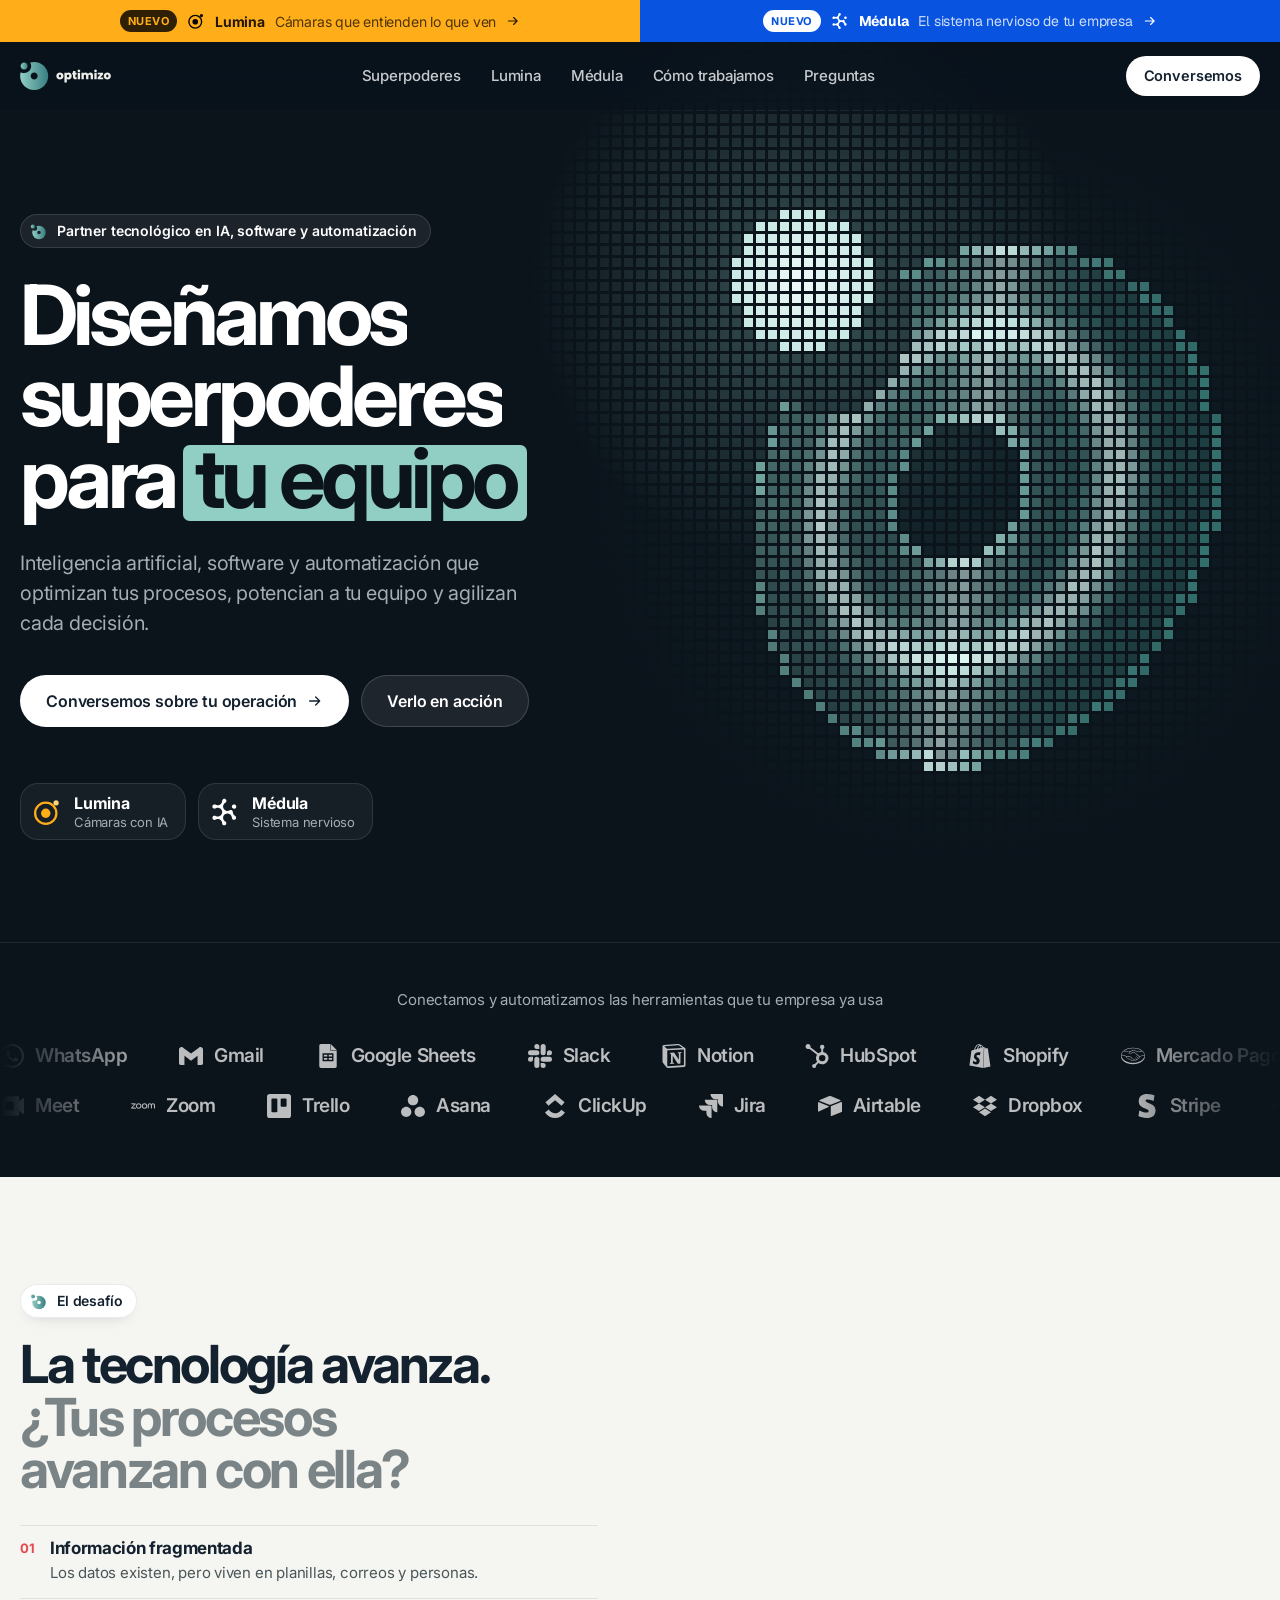
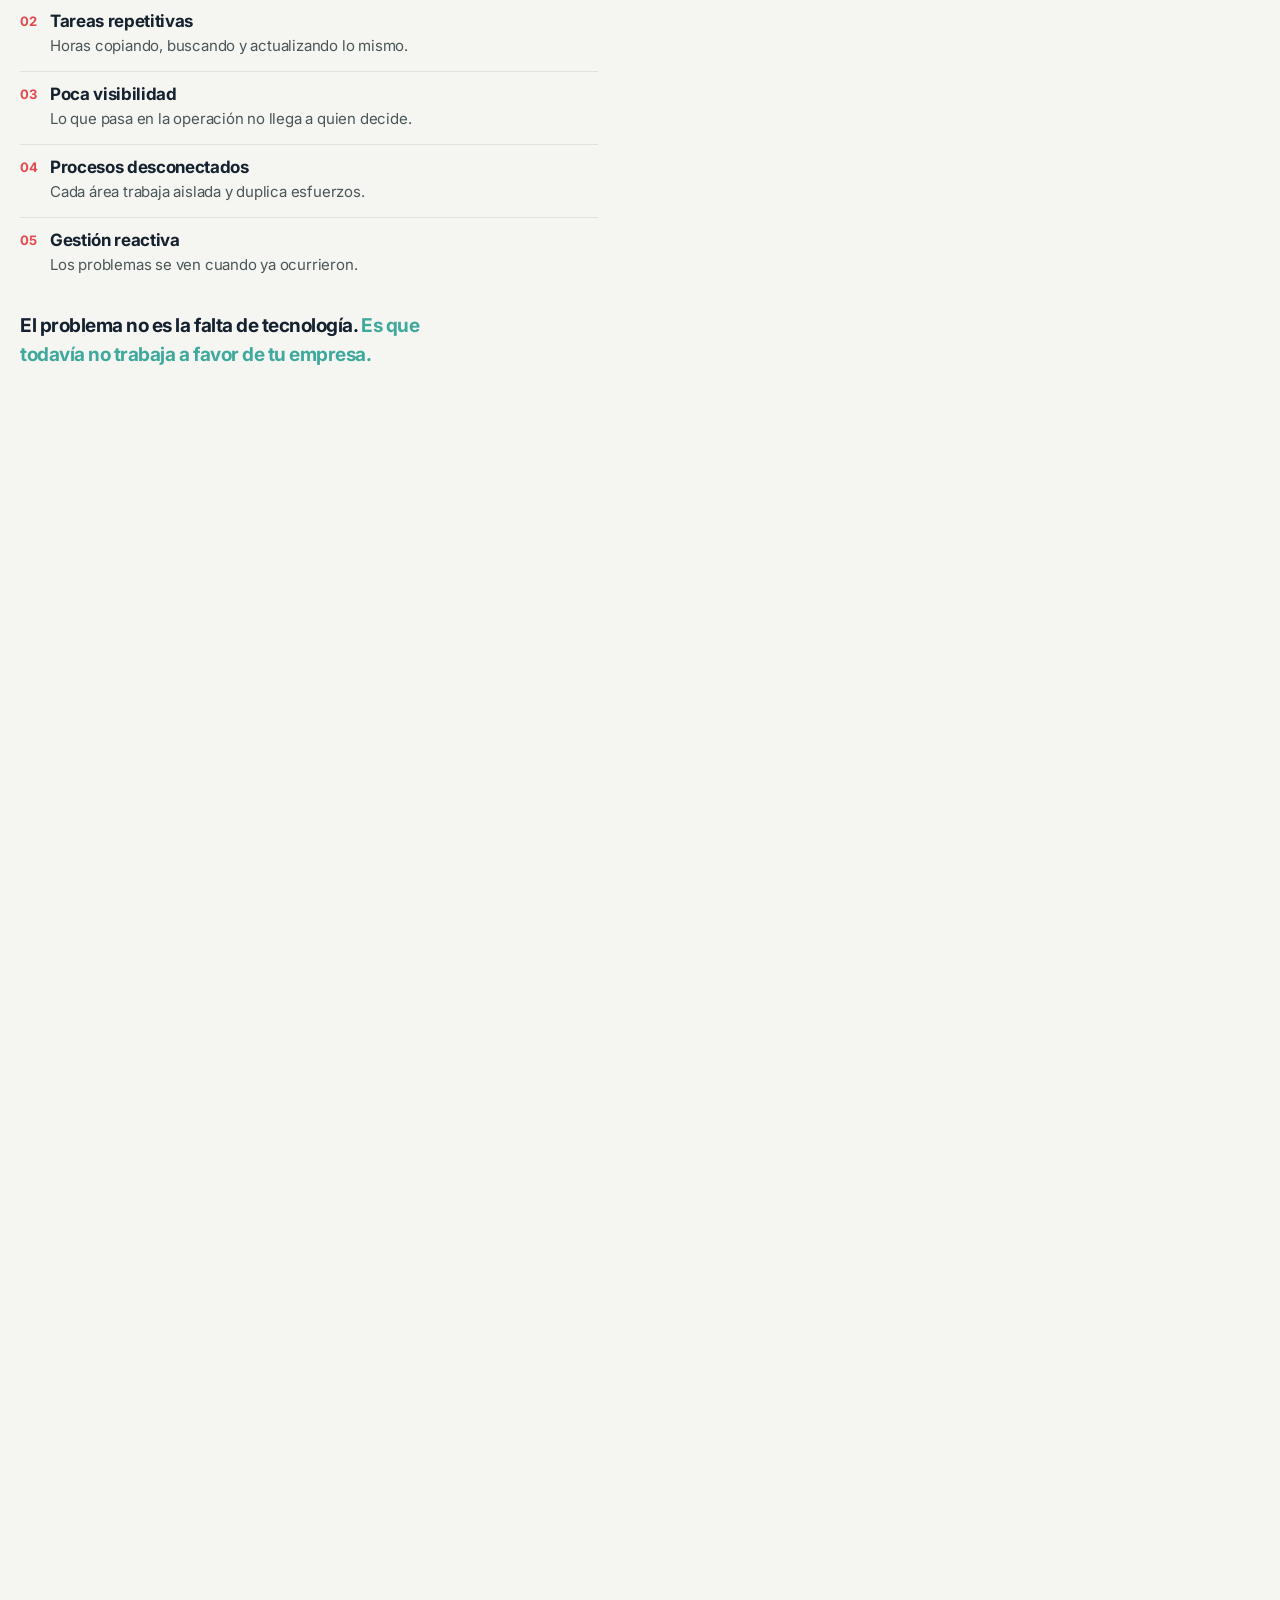
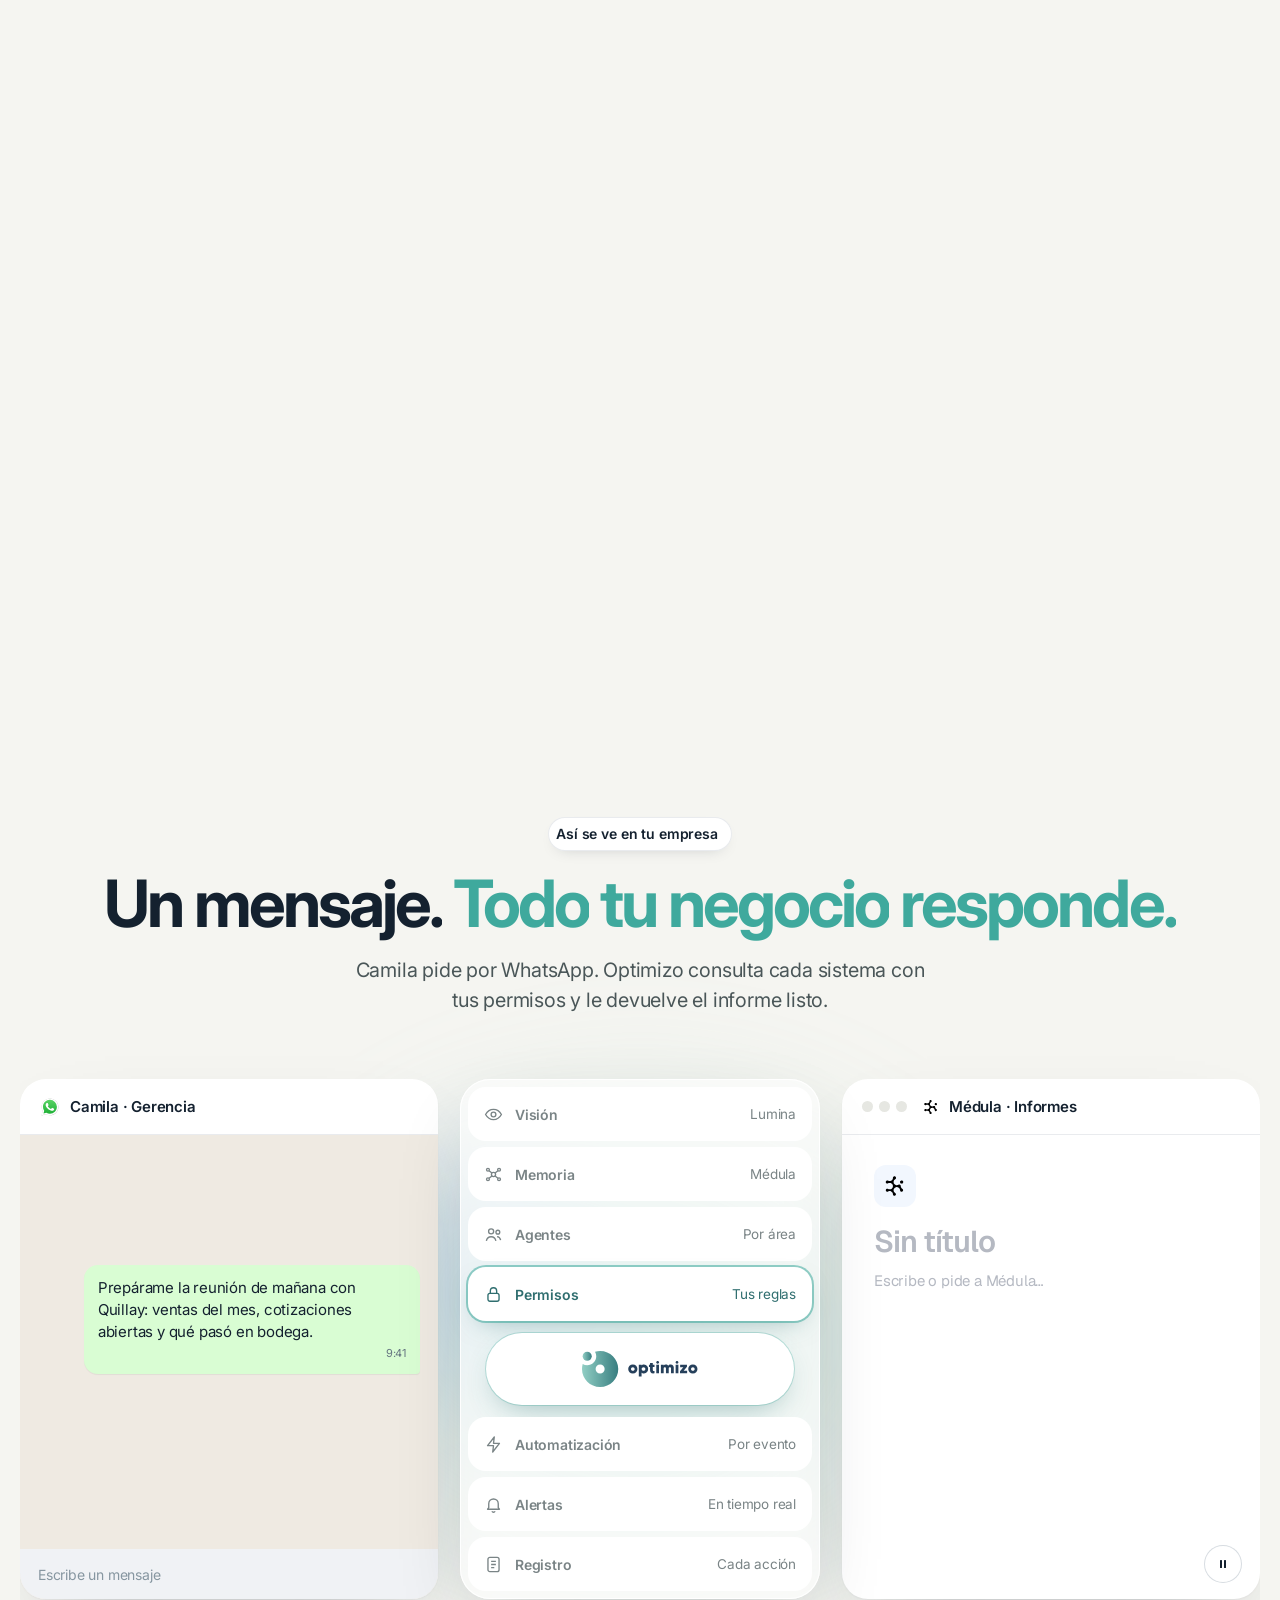
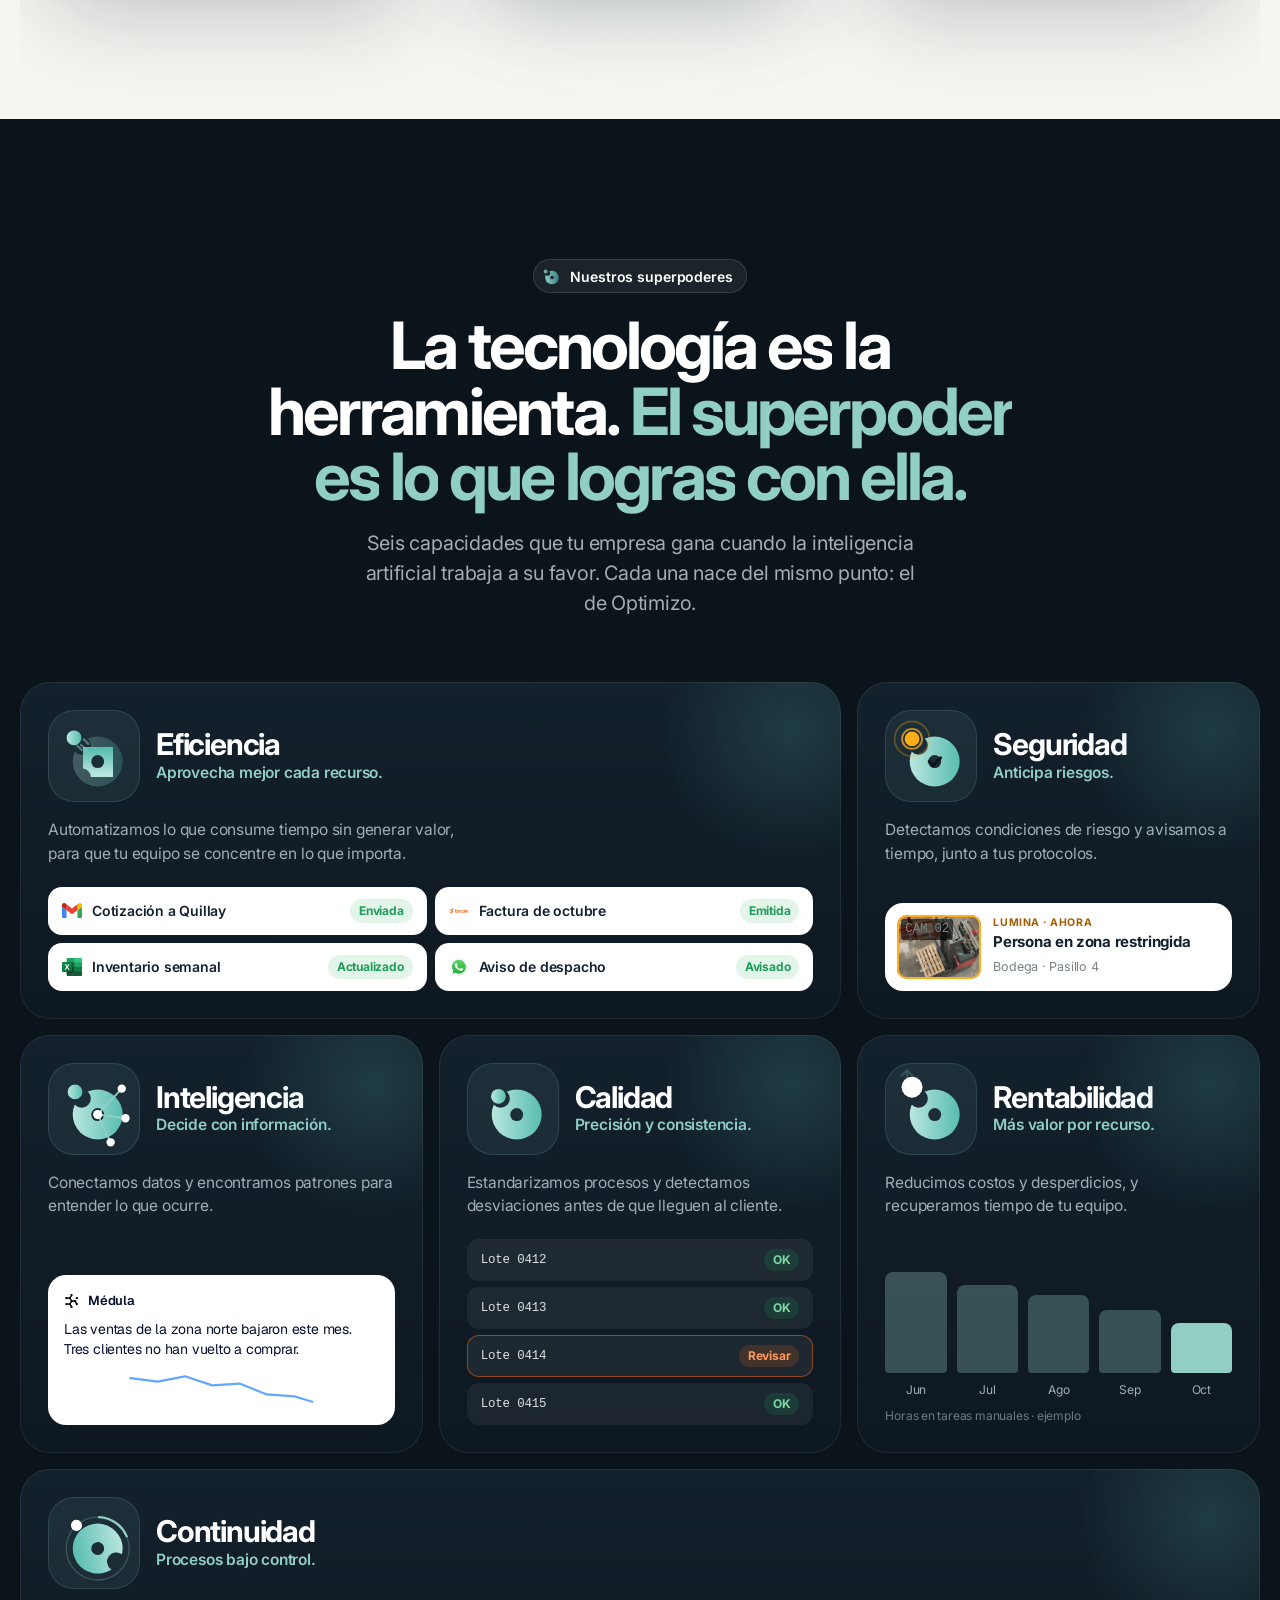
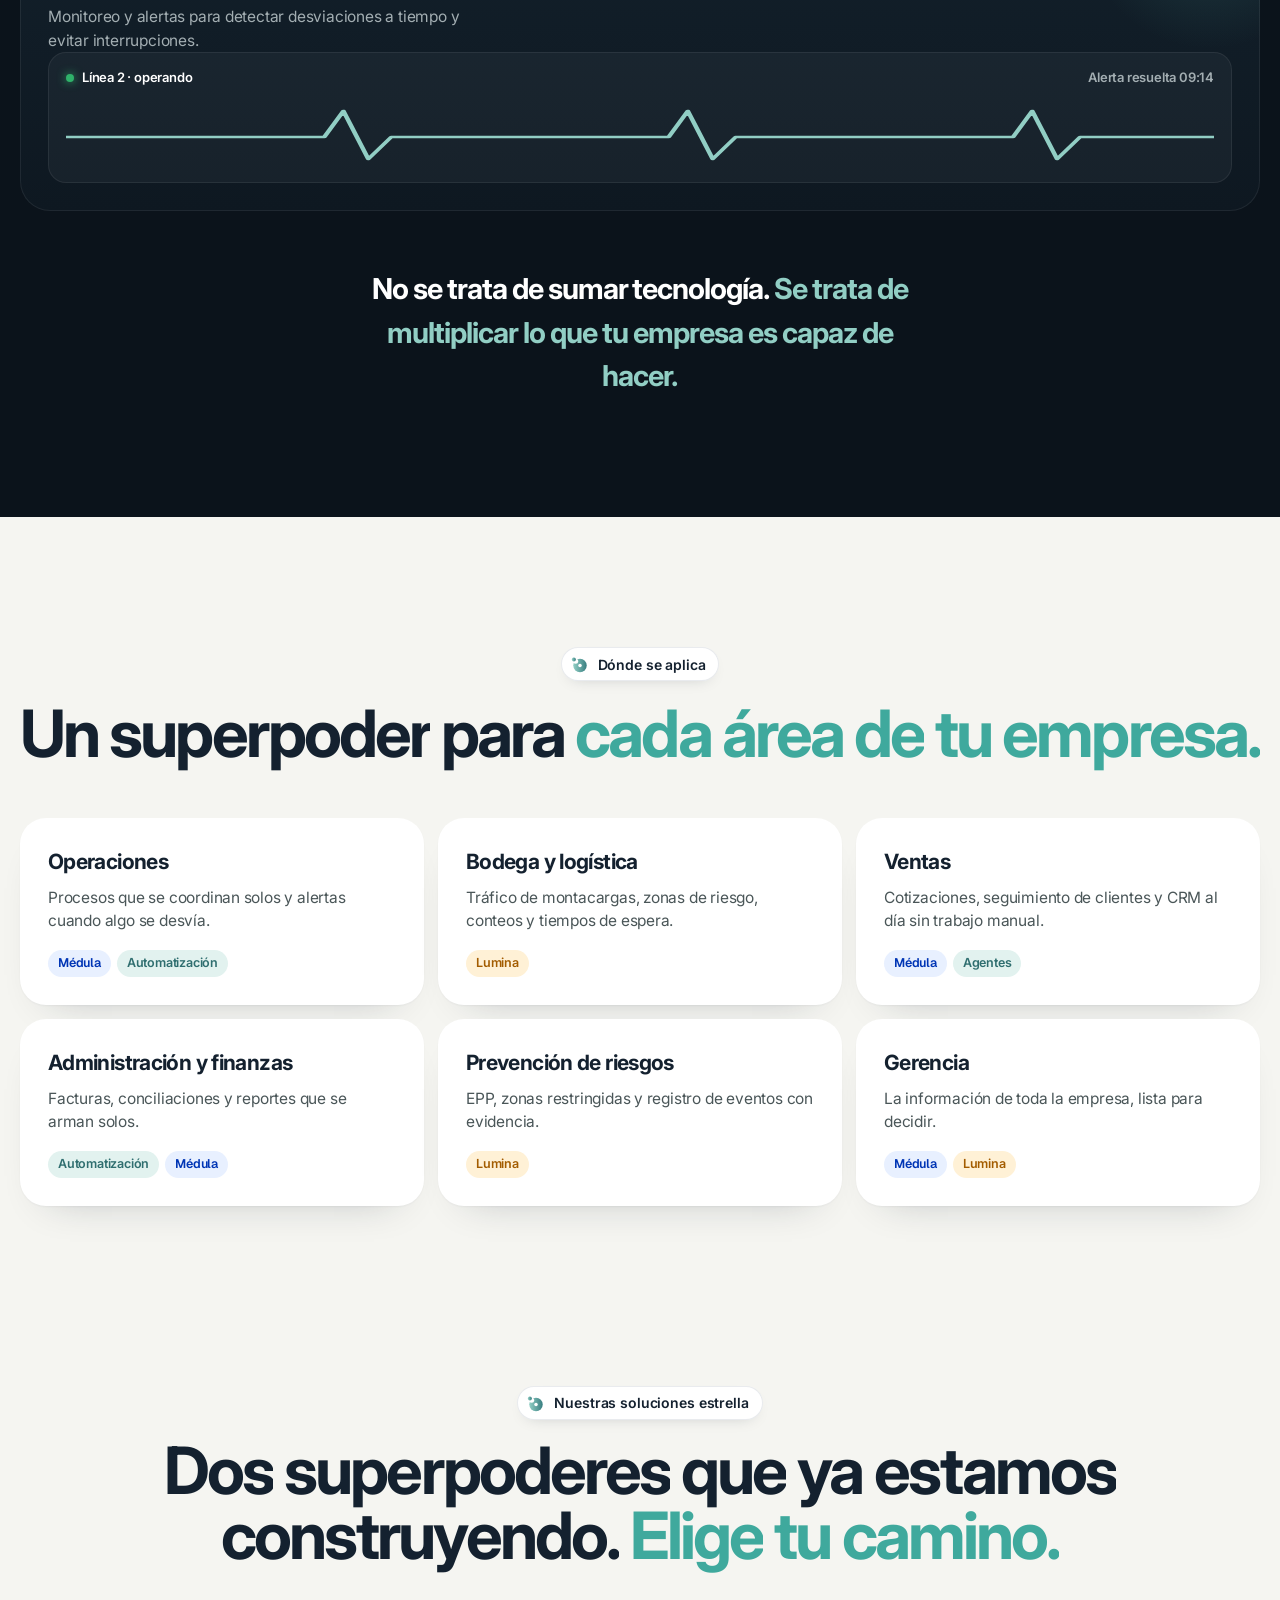
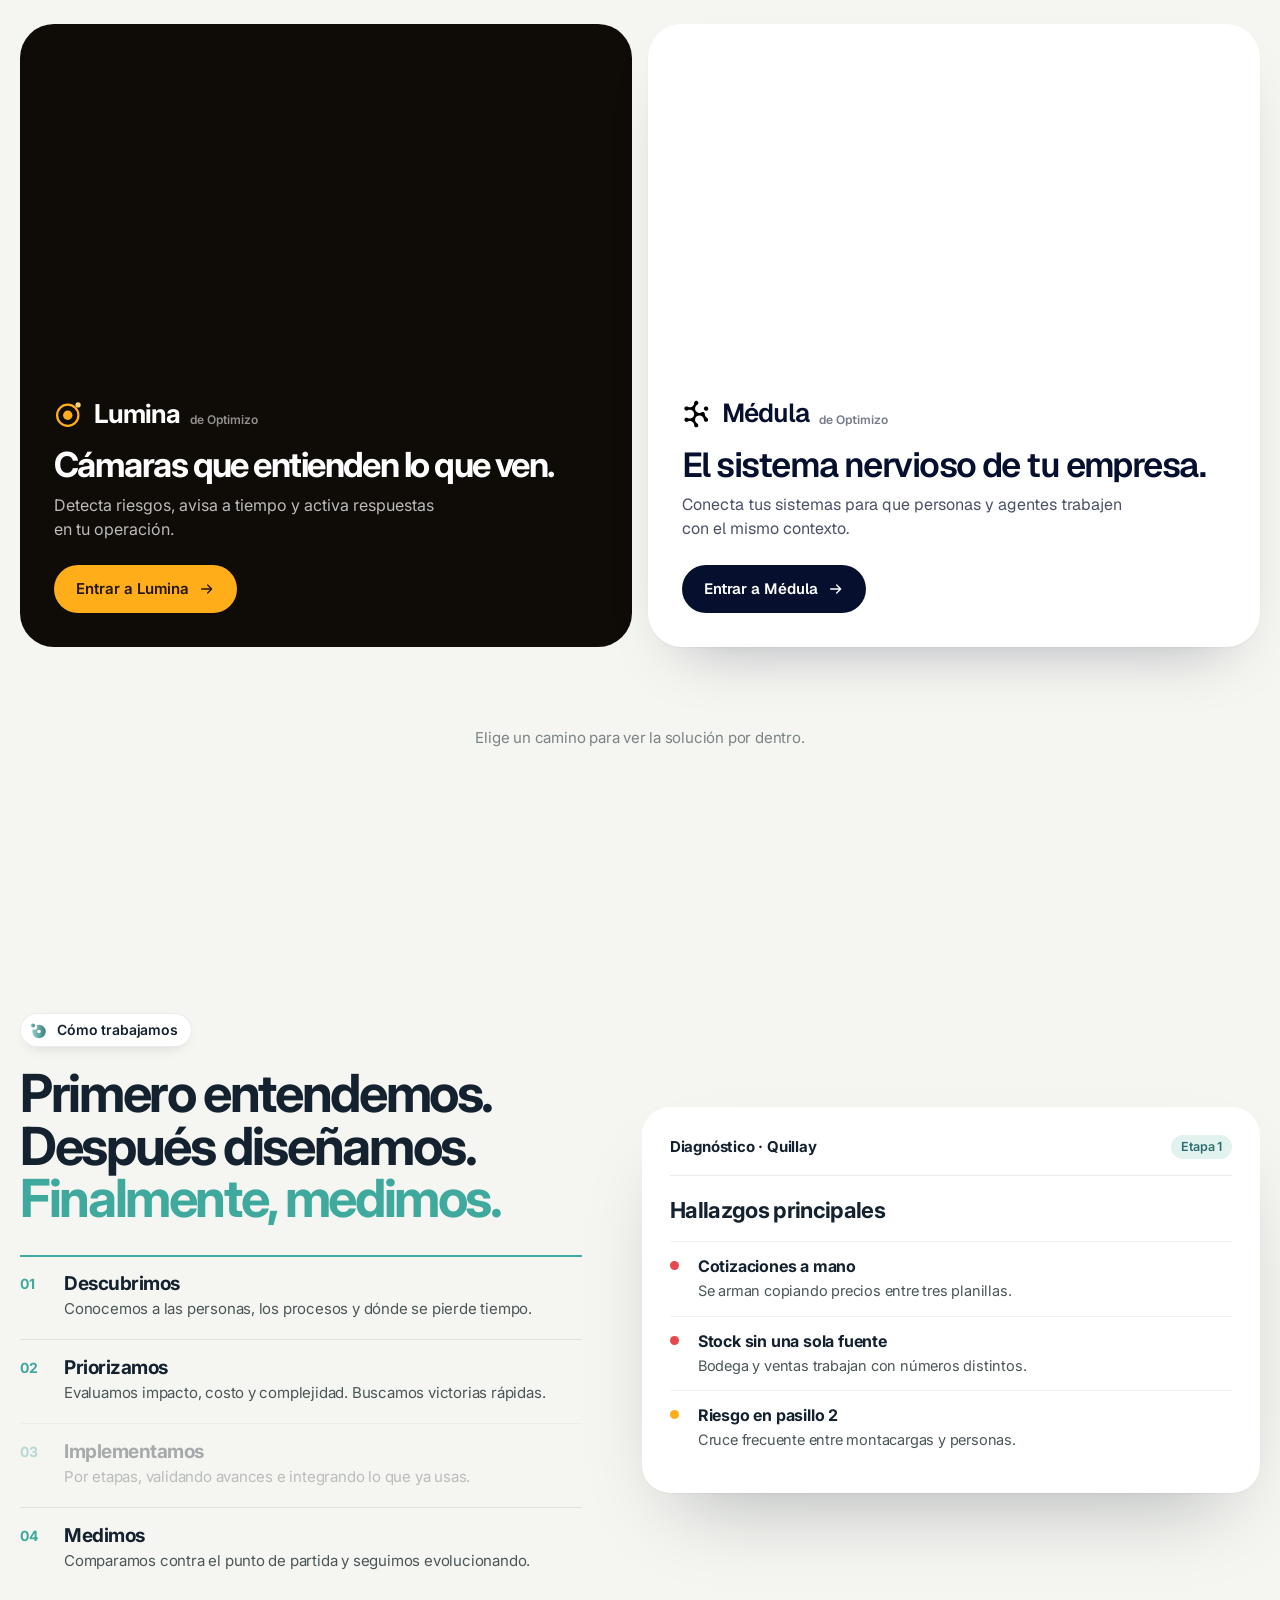
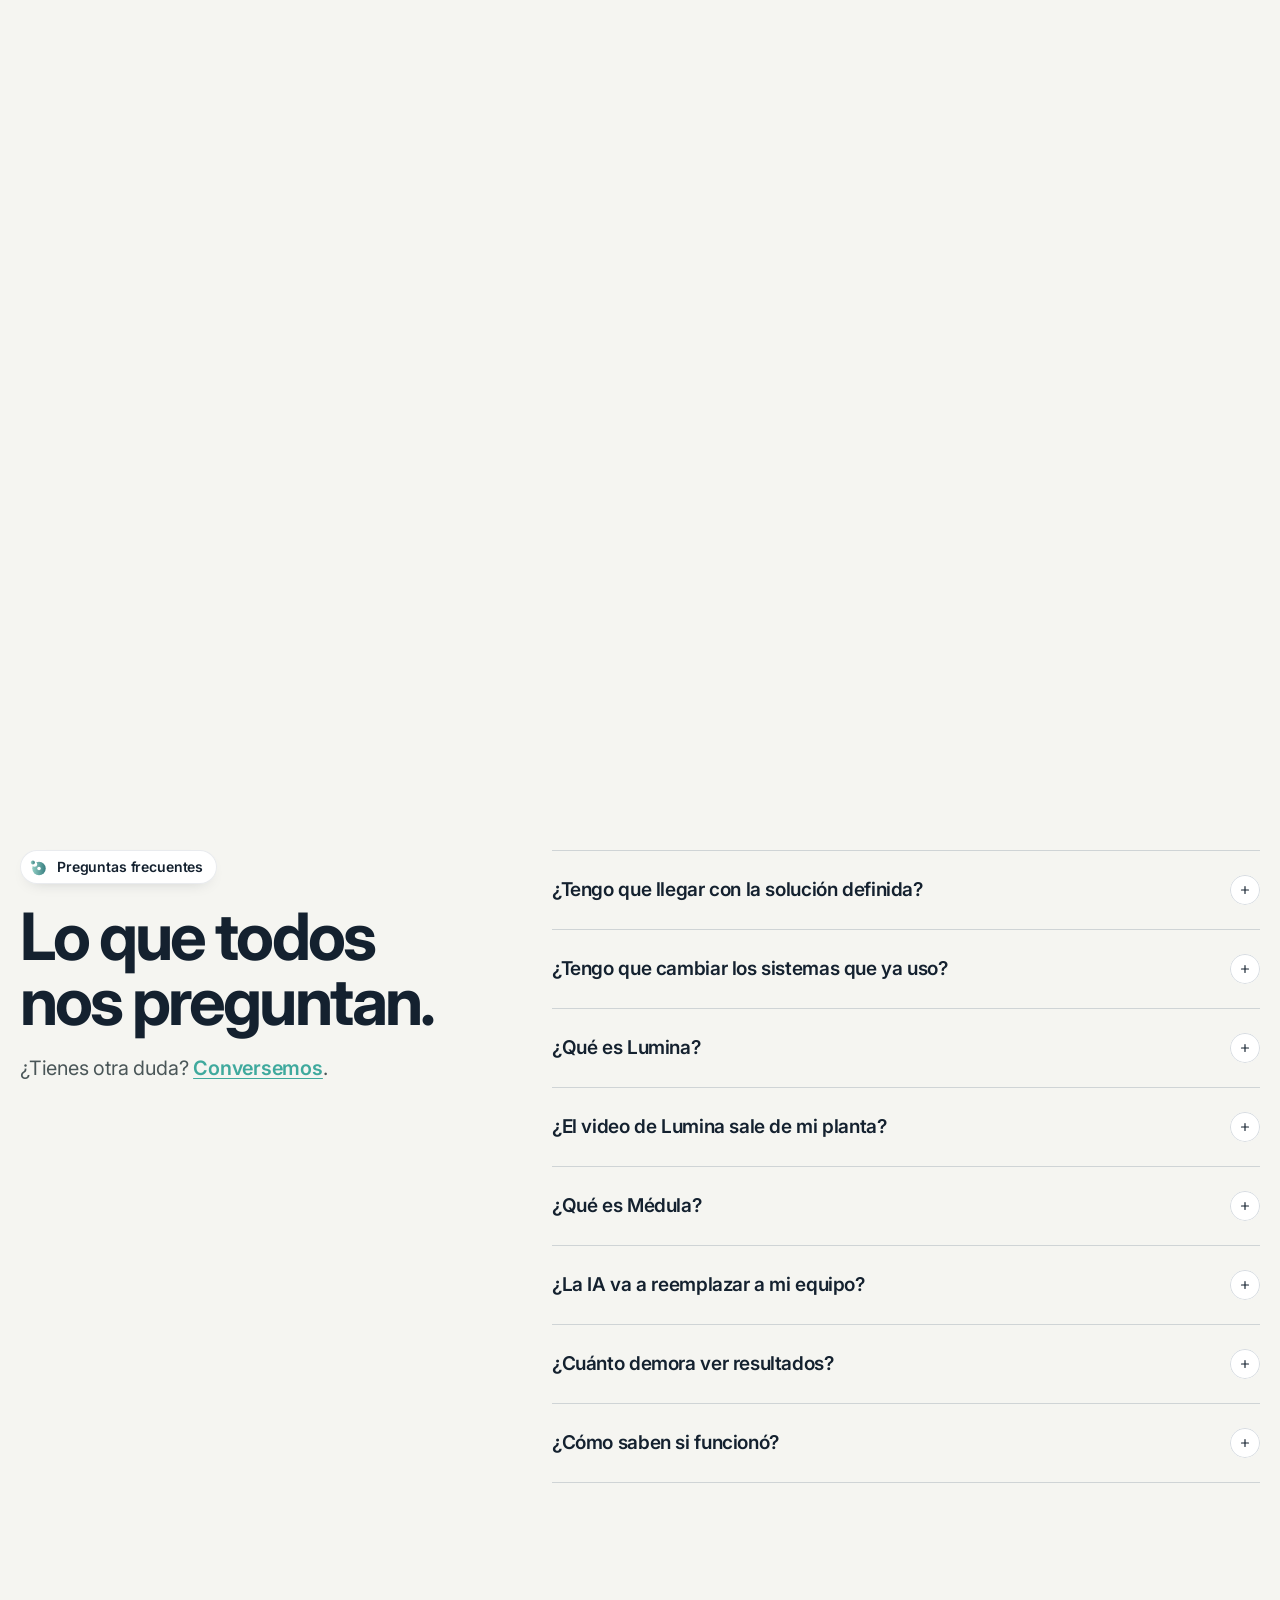
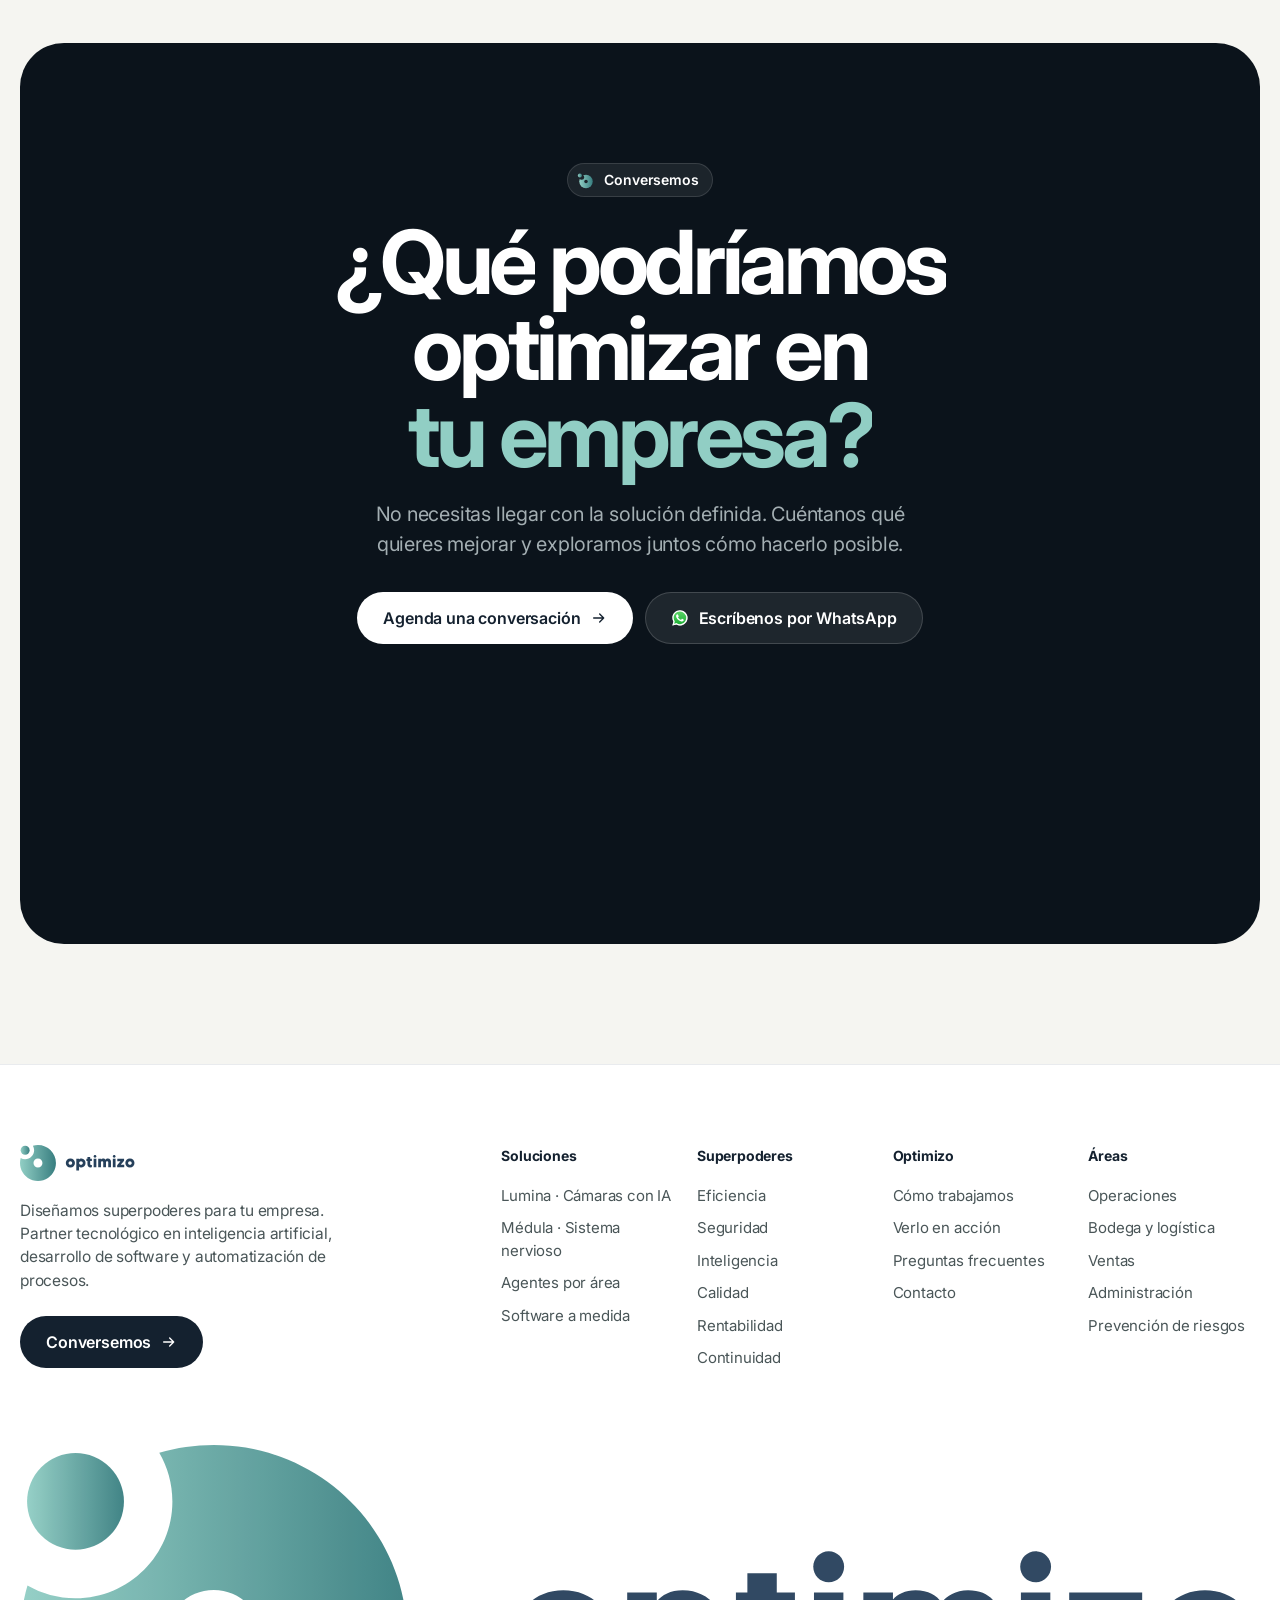
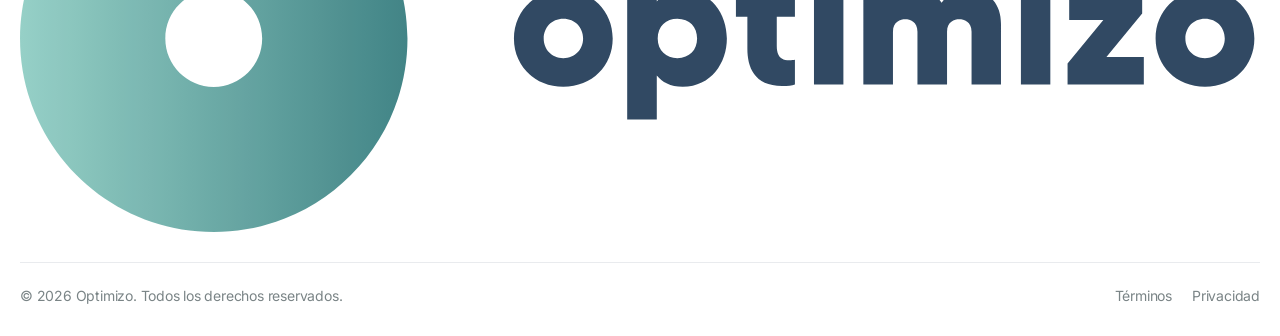
==== commit 336a8da0: "Sitio v4: héroe de LED, credibilidad, superpoderes con emblemas del isotipo, FAQ y footer completo C" ====
--- a/index.html
+++ b/index.html
@@ -11,6 +11,7 @@
 <link rel="preload" href="recursos/fuentes/inter-opsz.woff2" as="font" type="font/woff2" crossorigin>
 <link rel="preload" href="recursos/fuentes/geist.woff2" as="font" type="font/woff2" crossorigin>
 <link rel="stylesheet" href="estilos.css">
+<link rel="stylesheet" href="v4.css">
 </head>
 <body>
 
@@ -34,15 +35,15 @@
     <symbol id="i-reloj" viewBox="0 0 24 24" fill="none" stroke="currentColor" stroke-width="1.6"><circle cx="12" cy="12" r="8.5"/><path d="M12 7.5V12l3 2"/></symbol>
     <symbol id="i-lupa" viewBox="0 0 24 24" fill="none" stroke="currentColor" stroke-width="1.6"><circle cx="11" cy="11" r="6.5"/><path d="M20 20l-4.3-4.3"/></symbol>
     <symbol id="i-cuerpo" viewBox="0 0 24 24" fill="none" stroke="currentColor" stroke-width="1.6" stroke-linejoin="round"><circle cx="12" cy="4.8" r="2"/><path d="M8 21l2-6.5-3-2.5 2.5-4h5l2.5 4-3 2.5 2 6.5"/></symbol>
+    <symbol id="iso" viewBox="0 0 80 80"><defs><linearGradient id="g-iso" x1="0" x2="1"><stop offset="0" stop-color="#91CEC4"/><stop offset="1" stop-color="#387E80"/></linearGradient><mask id="m-iso"><rect width="80" height="80" fill="#fff"/><circle cx="44" cy="46" r="7" fill="#000"/><circle cx="26.6" cy="28.6" r="10" fill="#000"/></mask></defs><circle cx="44" cy="46" r="27" fill="url(#g-iso)" mask="url(#m-iso)"/><circle cx="19.5" cy="21.5" r="8" fill="url(#g-iso)"/></symbol>
     <!-- Lumina (provisorio): un lente con el punto de luz que se escapa, primo del punto de Optimizo -->
     <symbol id="lumina" viewBox="0 0 48 48"><circle cx="22" cy="26" r="17" fill="none" stroke="#FFAE1A" stroke-width="3.6"/><circle cx="22" cy="26" r="7.5" fill="#FFAE1A"/><circle cx="38.5" cy="9.5" r="4.2" fill="#FFD37A"/></symbol>
   </defs>
 </svg>
 
-<div class="cinta">
-  <span class="nuevo">NUEVO</span>
-  <span><b>Lumina</b><span class="largo"> · Cámaras que entienden lo que ven.</span></span>
-  <a href="#camino" data-ir="lumina">Conócela <svg><use href="#i-flecha"/></svg></a>
+<div class="cinta2">
+  <a class="cinta2__lado cinta2__lado--lumina" href="#camino" data-ir="lumina"><span class="cinta2__nuevo">Nuevo</span><svg class="cinta2__marca"><use href="#lumina"/></svg><b>Lumina</b><span class="largo">Cámaras que entienden lo que ven</span><svg class="cinta2__fl"><use href="#i-flecha"/></svg></a>
+  <a class="cinta2__lado cinta2__lado--medula" href="#camino" data-ir="medula"><span class="cinta2__nuevo">Nuevo</span><img class="cinta2__marca" src="recursos/medula-marca-blanca.svg" alt=""><b>Médula</b><span class="largo">El sistema nervioso de tu empresa</span><svg class="cinta2__fl"><use href="#i-flecha"/></svg></a>
 </div>
 
 <header class="nav" id="nav">
@@ -56,6 +57,7 @@
       <a href="#camino" data-ir="lumina">Lumina</a>
       <a href="#camino" data-ir="medula">Médula</a>
       <a href="#metodo">Cómo trabajamos</a>
+      <a href="#preguntas">Preguntas</a>
     </nav>
     <a class="boton" href="#conversemos">Conversemos</a>
   </div>
@@ -63,54 +65,59 @@
 
 <main id="inicio">
 
-  <!-- 01 · Héroe -->
-  <section class="heroe oscuro" id="heroe" aria-labelledby="h-heroe">
+  <!-- 01 · Héroe: el isotipo hecho de LED -->
+  <section class="hero2 oscuro" id="heroe" aria-labelledby="h-heroe">
     <canvas id="lienzo-heroe" aria-hidden="true"></canvas>
-    <div class="envoltura heroe__in">
-      <span class="rotulo" data-r>¿Y si tu empresa tuviera superpoderes?</span>
-      <h1 class="t-heroe arma" id="h-heroe">Diseñamos <span class="acento">superpoderes</span> para tu empresa.</h1>
-      <p class="bajada" data-r style="--d:.5s">Inteligencia artificial, software y automatización que optimizan tus procesos, potencian a tu equipo y agilizan cada decisión.</p>
-      <div class="heroe__acciones" data-r style="--d:.65s">
-        <a class="boton boton--blanco" href="#conversemos">Conversemos <svg><use href="#i-flecha"/></svg></a>
-        <a class="boton boton--vidrio" href="#superpoderes">Ver los superpoderes</a>
-      </div>
-    </div>
-    <div class="heroe__bajar" aria-hidden="true">Desliza<i></i></div>
-  </section>
-
-  <!-- 02 · Del caos al orden -->
-  <section class="caos" id="caos" aria-labelledby="h-caos">
-    <div class="caos__fijo">
-      <div class="caos__textos">
-        <div class="caos__t caos__t--a">
-          <span class="rotulo">El desafío</span>
-          <h2 class="t-1" id="h-caos">La tecnología avanza. <span class="tenue">¿Tus procesos avanzan con ella?</span></h2>
-        </div>
-        <div class="caos__t caos__t--b">
-          <span class="rotulo">Nuestra propuesta</span>
-          <h2 class="t-1">Entendemos tus procesos. <span class="acento">Diseñamos cómo optimizarlos.</span></h2>
-          <p class="bajada">Nuestro punto de partida no es un software. Es tu operación.</p>
-        </div>
-      </div>
-      <div class="caos__mesa" id="mesa">
-        <svg class="caos__cables" id="cables" aria-hidden="true"></svg>
-        <div class="pieza pieza--app" data-p="app"><img src="recursos/logos/whatsapp.svg" alt="WhatsApp"></div>
-        <div class="pieza pieza--app" data-p="app"><img src="recursos/logos/microsoftexcel.svg" alt="Excel"></div>
-        <div class="pieza pieza--app" data-p="app"><img src="recursos/logos/gmail.svg" alt="Gmail"></div>
-        <div class="pieza pieza--app" data-p="app"><img src="recursos/logos/bsale.png" alt="Bsale"></div>
-        <div class="pieza pieza--app" data-p="app"><img src="recursos/logos/zoho.svg" alt="Zoho"></div>
-        <div class="pieza pieza--app" data-p="app"><img src="recursos/logos/googlesheets.svg" alt="Google Sheets"></div>
-        <div class="pieza pieza--app" data-p="app"><img src="recursos/logos/microsoftoutlook.svg" alt="Outlook"></div>
-        <div class="pieza pieza--app" data-p="app"><img src="recursos/logos/defontana.svg" alt="Defontana"></div>
-        <div class="pieza pieza--prob" data-p="prob"><i></i>Información fragmentada</div>
-        <div class="pieza pieza--prob" data-p="prob"><i></i>Tareas repetitivas</div>
-        <div class="pieza pieza--prob" data-p="prob"><i></i>Poca visibilidad</div>
-        <div class="pieza pieza--prob" data-p="prob"><i></i>Procesos desconectados</div>
-        <div class="pieza pieza--prob" data-p="prob"><i></i>Gestión reactiva</div>
-        <div class="pieza pieza--nucleo" data-p="nucleo"><img src="recursos/optimizo-logo.svg" alt="optimizo"></div>
-        <div class="pieza pieza--res" data-p="res"><i><svg><use href="#i-ok"/></svg></i>Información conectada</div>
-        <div class="pieza pieza--res" data-p="res"><i><svg><use href="#i-ok"/></svg></i>Tareas automatizadas</div>
-        <div class="pieza pieza--res" data-p="res"><i><svg><use href="#i-ok"/></svg></i>Alertas a tiempo</div>
+    <div class="envoltura hero2__in">
+      <span class="etiqueta2" data-r><svg><use href="#iso"/></svg>Partner tecnológico en IA, software y automatización</span>
+      <h1 class="hero2__t" id="h-heroe"><span class="arma">Diseñamos superpoderes para</span> <span class="bloque2" id="rota"><span>tu empresa</span></span></h1>
+      <p class="bajada" data-r style="--d:.4s">Inteligencia artificial, software y automatización que optimizan tus procesos, potencian a tu equipo y agilizan cada decisión.</p>
+      <div class="hero2__acc" data-r style="--d:.55s">
+        <a class="boton boton--blanco" href="#conversemos">Conversemos sobre tu operación <svg><use href="#i-flecha"/></svg></a>
+        <a class="boton boton--vidrio" href="#en-accion">Verlo en acción</a>
+      </div>
+      <div class="hero2__productos" data-r style="--d:.7s">
+        <a href="#camino" data-ir="lumina"><svg><use href="#lumina"/></svg><span><b>Lumina</b>Cámaras con IA</span></a>
+        <a href="#camino" data-ir="medula"><img src="recursos/medula-marca-blanca.svg" alt=""><span><b>Médula</b>Sistema nervioso</span></a>
+      </div>
+    </div>
+  </section>
+
+  <!-- Credibilidad: las herramientas que conectamos -->
+  <section class="marcas oscuro" aria-label="Herramientas con las que trabajamos">
+    <p class="marcas__t">Conectamos y automatizamos las herramientas que tu empresa ya usa</p>
+    <div class="marcas__cinta"><div class="marcas__fila" id="marcas-a"></div></div>
+    <div class="marcas__cinta"><div class="marcas__fila marcas__fila--b" id="marcas-b"></div></div>
+  </section>
+
+  <!-- 02 · El desafío: un día cualquiera -->
+  <section class="dz" id="desafio" aria-labelledby="h-desafio">
+    <div class="dz__fijo">
+      <div class="envoltura dz__grid">
+        <div class="dz__texto">
+          <span class="etiqueta2 etiqueta2--claro"><svg><use href="#iso"/></svg>El desafío</span>
+          <h2 class="t-1" id="h-desafio">La tecnología avanza. <span class="tenue">¿Tus procesos avanzan con ella?</span></h2>
+          <ol class="dz__lista" id="dz-lista">
+            <li><b>Información fragmentada</b><span>Los datos existen, pero viven en planillas, correos y personas.</span></li>
+            <li><b>Tareas repetitivas</b><span>Horas copiando, buscando y actualizando lo mismo.</span></li>
+            <li><b>Poca visibilidad</b><span>Lo que pasa en la operación no llega a quien decide.</span></li>
+            <li><b>Procesos desconectados</b><span>Cada área trabaja aislada y duplica esfuerzos.</span></li>
+            <li><b>Gestión reactiva</b><span>Los problemas se ven cuando ya ocurrieron.</span></li>
+          </ol>
+          <p class="dz__remate">El problema no es la falta de tecnología. <span class="acento">Es que todavía no trabaja a favor de tu empresa.</span></p>
+        </div>
+        <div class="dz__mesa" id="dz-mesa" aria-hidden="true">
+          <div class="vent vent--excel"><div class="vent__barra"><img src="recursos/logos/microsoftexcel.svg" alt="">Inventario_FINAL_v3 (2).xlsx</div>
+            <div class="hoja"><span>SKU</span><span>Stock</span><span>Bodega</span><span>A-104</span><span class="rojo">#REF!</span><span>Norte</span><span>A-221</span><span>12</span><span>¿?</span><span>B-017</span><span class="rojo">#N/A</span><span>Sur</span><span>C-330</span><span>0</span><span>Norte</span></div></div>
+          <div class="vent vent--wa"><div class="vent__barra vent__barra--wa"><img src="recursos/logos/whatsapp.svg" alt="">Equipo bodega <em>37</em></div>
+            <p class="msjw">¿Alguien sabe si llegó el pedido de Quillay?</p><p class="msjw">Revisa el Excel</p><p class="msjw">¿Cuál Excel? 😅</p></div>
+          <div class="vent vent--mail"><div class="vent__barra"><img src="recursos/logos/gmail.svg" alt="">Recibidos <em>128</em></div>
+            <p class="mail"><b>RE: RE: RE: Cotización</b>Adjunto versión corregida (otra vez)</p><p class="mail"><b>Urgente: stock</b>¿Me confirman disponibilidad?</p></div>
+          <div class="vent vent--cal"><div class="vent__barra"><img src="recursos/logos/googlecalendar.svg" alt="">Hoy</div>
+            <p class="cal"><i></i>10:00 · Revisión de inventario</p><p class="cal cal--choque"><i></i>10:00 · Reunión con Quillay</p></div>
+          <div class="vent vent--nota">¿Quién tenía la cotización de Quillay? 🤔</div>
+          <div class="vent vent--alerta"><b>Accidente evitado por poco</b>Bodega · Pasillo 2 · nadie lo vio venir</div>
+        </div>
       </div>
     </div>
   </section>
@@ -167,152 +174,103 @@
     </div>
   </section>
 
-  <!-- 04 · Superpoderes -->
-  <section class="poderes oscuro" id="superpoderes" aria-labelledby="h-poderes">
-    <div class="poderes__fijo">
-      <div class="envoltura poderes__cab">
-        <div>
-          <span class="rotulo">Nuestros superpoderes</span>
-          <h2 class="t-1 arma" id="h-poderes">Seis superpoderes para <span class="acento">tu empresa.</span></h2>
-        </div>
-        <div class="contador"><b id="poder-n">01</b> / 06</div>
-      </div>
-      <div class="pista" id="pista">
-
-        <article class="poder" style="--brillo:rgba(145,206,196,.32)">
-          <div class="poder__num"><span>01</span><span>Eficiencia</span></div>
-          <div class="emblema"><svg viewBox="0 0 200 200" aria-hidden="true">
-            <circle cx="100" cy="112" r="64" fill="none" stroke="rgba(145,206,196,.18)" stroke-width="9"/>
-            <circle cx="100" cy="112" r="64" fill="none" stroke="#91CEC4" stroke-width="9" stroke-linecap="round" pathLength="100" stroke-dasharray="100" transform="rotate(-90 100 112)"><animate attributeName="stroke-dashoffset" values="100;0;0;100" keyTimes="0;.55;.8;1" dur="2.6s" repeatCount="indefinite" calcMode="spline" keySplines=".3 0 .2 1;0 0 1 1;.4 0 .2 1"/></circle>
-            <rect x="86" y="26" width="28" height="13" rx="5" fill="#91CEC4"/><rect x="96" y="38" width="8" height="10" fill="#91CEC4"/>
-            <line x1="100" y1="112" x2="100" y2="66" stroke="#fff" stroke-width="5" stroke-linecap="round"><animateTransform attributeName="transform" type="rotate" from="0 100 112" to="360 100 112" dur="1.3s" repeatCount="indefinite"/></line>
-            <path d="M106 82 L80 120 H99 L92 150 L122 106 H102 Z" fill="#fff" stroke="#0B131B" stroke-width="3" stroke-linejoin="round"><animate attributeName="opacity" values="0;0;1;1;0" keyTimes="0;.5;.58;.85;1" dur="2.6s" repeatCount="indefinite"/></path>
-            <g stroke="#59BDB1" stroke-width="4" stroke-linecap="round"><line x1="14" y1="96" x2="30" y2="96"><animate attributeName="opacity" values=".2;1;.2" dur="1.3s" repeatCount="indefinite"/></line><line x1="8" y1="114" x2="28" y2="114"><animate attributeName="opacity" values=".2;1;.2" dur="1.3s" begin=".2s" repeatCount="indefinite"/></line><line x1="14" y1="132" x2="30" y2="132"><animate attributeName="opacity" values=".2;1;.2" dur="1.3s" begin=".4s" repeatCount="indefinite"/></line></g>
-          </svg></div>
-          <h3 class="poder__nombre">Eficiencia</h3>
-          <p class="poder__frase">Aprovecha mejor cada recurso.</p>
-          <p class="poder__texto">Simplificamos tareas y automatizamos lo que consume tiempo sin generar valor.</p>
+  <!-- 04 · Superpoderes: mosaico con emblemas del isotipo y la interfaz de cada uno -->
+  <section class="sp oscuro" id="superpoderes" aria-labelledby="h-poderes">
+    <div class="envoltura">
+      <div class="sp__cab">
+        <span class="etiqueta2" data-r><svg><use href="#iso"/></svg>Nuestros superpoderes</span>
+        <h2 class="t-1 arma" id="h-poderes">La tecnología es la herramienta. <span class="acento">El superpoder es lo que logras con ella.</span></h2>
+        <p class="bajada" data-r>Seis capacidades que tu empresa gana cuando la inteligencia artificial trabaja a su favor. Cada una nace del mismo punto: el de Optimizo.</p>
+      </div>
+      <div class="sp__grid">
+        <article class="spc spc--ancha" data-r>
+          <div class="spc__cab"><span class="emb" data-emb="eficiencia"></span><div><h3>Eficiencia</h3><p>Aprovecha mejor cada recurso.</p></div></div>
+          <p class="spc__txt">Automatizamos lo que consume tiempo sin generar valor, para que tu equipo se concentre en lo que importa.</p>
+          <div class="vin vin--tareas">
+            <div class="tarea2"><img src="recursos/logos/gmail.svg" alt=""><span>Cotización a Quillay</span><em>Enviada</em></div>
+            <div class="tarea2"><img src="recursos/logos/bsale.png" alt=""><span>Factura de octubre</span><em>Emitida</em></div>
+            <div class="tarea2"><img src="recursos/logos/microsoftexcel.svg" alt=""><span>Inventario semanal</span><em>Actualizado</em></div>
+            <div class="tarea2"><img src="recursos/logos/whatsapp.svg" alt=""><span>Aviso de despacho</span><em>Avisado</em></div>
+          </div>
         </article>
-
-        <article class="poder" style="--brillo:rgba(255,174,26,.28)">
-          <div class="poder__num"><span>02</span><span>Seguridad</span></div>
-          <div class="emblema"><svg viewBox="0 0 200 200" aria-hidden="true">
-            <defs><clipPath id="c-escudo"><path d="M100 28 L158 50 V98 C158 136 133 162 100 175 C67 162 42 136 42 98 V50 Z"/></clipPath>
-              <linearGradient id="g-radar" x1="0" y1="0" x2="1" y2="0"><stop offset="0" stop-color="#FFAE1A" stop-opacity="0"/><stop offset="1" stop-color="#FFAE1A" stop-opacity=".7"/></linearGradient></defs>
-            <path d="M100 28 L158 50 V98 C158 136 133 162 100 175 C67 162 42 136 42 98 V50 Z" fill="rgba(145,206,196,.08)"/>
-            <g clip-path="url(#c-escudo)">
-              <circle cx="100" cy="104" r="26" fill="none" stroke="rgba(145,206,196,.25)" stroke-width="2"/><circle cx="100" cy="104" r="52" fill="none" stroke="rgba(145,206,196,.18)" stroke-width="2"/>
-              <path d="M100 104 L100 20 A84 84 0 0 1 172 62 Z" fill="url(#g-radar)"><animateTransform attributeName="transform" type="rotate" from="0 100 104" to="360 100 104" dur="2.8s" repeatCount="indefinite"/></path>
-              <circle cx="128" cy="80" r="5" fill="#FFAE1A"><animate attributeName="opacity" values="0;1;0;0" keyTimes="0;.1;.4;1" dur="2.8s" begin=".25s" repeatCount="indefinite"/></circle>
-            </g>
-            <path d="M100 28 L158 50 V98 C158 136 133 162 100 175 C67 162 42 136 42 98 V50 Z" fill="none" stroke="#91CEC4" stroke-width="6" stroke-linejoin="round" pathLength="100" stroke-dasharray="100"><animate attributeName="stroke-dashoffset" values="100;0;0" keyTimes="0;.4;1" dur="5.6s" repeatCount="indefinite" calcMode="spline" keySplines=".3 0 .2 1;0 0 1 1"/></path>
-            <path d="M80 104 l14 14 l28 -30" fill="none" stroke="#fff" stroke-width="8" stroke-linecap="round" stroke-linejoin="round" pathLength="100" stroke-dasharray="100"><animate attributeName="stroke-dashoffset" values="100;100;0;0;100" keyTimes="0;.45;.6;.92;1" dur="5.6s" repeatCount="indefinite"/></path>
-          </svg></div>
-          <h3 class="poder__nombre">Seguridad</h3>
-          <p class="poder__frase">Anticipa riesgos.</p>
-          <p class="poder__texto">Detectamos condiciones de riesgo y avisamos a tiempo, junto a tus protocolos de seguridad.</p>
+        <article class="spc" data-r style="--d:.06s">
+          <div class="spc__cab"><span class="emb" data-emb="seguridad"></span><div><h3>Seguridad</h3><p>Anticipa riesgos.</p></div></div>
+          <p class="spc__txt">Detectamos condiciones de riesgo y avisamos a tiempo, junto a tus protocolos.</p>
+          <div class="vin vin--alerta"><div class="vin__cam"><span>CAM 02</span></div><div><small>LUMINA · AHORA</small><b>Persona en zona restringida</b><span>Bodega · Pasillo 4</span></div></div>
         </article>
-
-        <article class="poder" style="--brillo:rgba(99,167,252,.3)">
-          <div class="poder__num"><span>03</span><span>Inteligencia</span></div>
-          <div class="emblema"><svg viewBox="0 0 200 200" aria-hidden="true">
-            <g stroke="#91CEC4" stroke-width="3" stroke-linecap="round" fill="none">
-              <path d="M100 100 L100 36" pathLength="100" stroke-dasharray="100"><animate attributeName="stroke-dashoffset" values="100;0;0;100" keyTimes="0;.15;.85;1" dur="4s" repeatCount="indefinite"/></path>
-              <path d="M100 100 L156 68" pathLength="100" stroke-dasharray="100"><animate attributeName="stroke-dashoffset" values="100;100;0;0;100" keyTimes="0;.1;.25;.85;1" dur="4s" repeatCount="indefinite"/></path>
-              <path d="M100 100 L156 132" pathLength="100" stroke-dasharray="100"><animate attributeName="stroke-dashoffset" values="100;100;0;0;100" keyTimes="0;.2;.35;.85;1" dur="4s" repeatCount="indefinite"/></path>
-              <path d="M100 100 L100 164" pathLength="100" stroke-dasharray="100"><animate attributeName="stroke-dashoffset" values="100;100;0;0;100" keyTimes="0;.3;.45;.85;1" dur="4s" repeatCount="indefinite"/></path>
-              <path d="M100 100 L44 132" pathLength="100" stroke-dasharray="100"><animate attributeName="stroke-dashoffset" values="100;100;0;0;100" keyTimes="0;.4;.55;.85;1" dur="4s" repeatCount="indefinite"/></path>
-              <path d="M100 100 L44 68" pathLength="100" stroke-dasharray="100"><animate attributeName="stroke-dashoffset" values="100;100;0;0;100" keyTimes="0;.5;.65;.85;1" dur="4s" repeatCount="indefinite"/></path>
-              <path d="M100 36 L156 68 L156 132 L100 164 L44 132 L44 68 Z" stroke="rgba(145,206,196,.35)" stroke-width="2" pathLength="100" stroke-dasharray="100"><animate attributeName="stroke-dashoffset" values="100;100;0;0;100" keyTimes="0;.6;.78;.85;1" dur="4s" repeatCount="indefinite"/></path>
-            </g>
-            <g fill="#0B131B" stroke="#91CEC4" stroke-width="3"><circle cx="100" cy="36" r="9"/><circle cx="156" cy="68" r="9"/><circle cx="156" cy="132" r="9"/><circle cx="100" cy="164" r="9"/><circle cx="44" cy="132" r="9"/><circle cx="44" cy="68" r="9"/></g>
-            <circle cx="100" cy="100" r="18" fill="#63A7FC" opacity=".25"><animate attributeName="r" values="18;40;18" dur="2s" repeatCount="indefinite"/><animate attributeName="opacity" values=".35;0;.35" dur="2s" repeatCount="indefinite"/></circle>
-            <circle cx="100" cy="100" r="17" fill="#fff"/><circle cx="100" cy="100" r="7" fill="#59BDB1"><animate attributeName="r" values="7;10;7" dur="2s" repeatCount="indefinite"/></circle>
-          </svg></div>
-          <h3 class="poder__nombre">Inteligencia</h3>
-          <p class="poder__frase">Decide con información.</p>
-          <p class="poder__texto">Conectamos datos e identificamos patrones para entender lo que ocurre y anticiparte.</p>
+        <article class="spc" data-r>
+          <div class="spc__cab"><span class="emb" data-emb="inteligencia"></span><div><h3>Inteligencia</h3><p>Decide con información.</p></div></div>
+          <p class="spc__txt">Conectamos datos y encontramos patrones para entender lo que ocurre.</p>
+          <div class="vin vin--insight"><div class="vin__m"><img src="recursos/medula-marca.svg" alt="">Médula</div><p>Las ventas de la zona norte bajaron este mes. Tres clientes no han vuelto a comprar.</p><svg viewBox="0 0 200 44" class="spark"><polyline points="0,10 30,14 60,8 90,18 120,16 150,28 180,30 200,36" fill="none" stroke="#63A7FC" stroke-width="2.5" stroke-linecap="round" stroke-linejoin="round"/></svg></div>
         </article>
-
-        <article class="poder" style="--brillo:rgba(145,206,196,.3)">
-          <div class="poder__num"><span>04</span><span>Calidad</span></div>
-          <div class="emblema"><svg viewBox="0 0 200 200" aria-hidden="true">
-            <defs><clipPath id="c-gema"><path d="M52 78 L78 46 H122 L148 78 L100 160 Z"/></clipPath>
-              <linearGradient id="g-brillo" x1="0" y1="0" x2="1" y2="0"><stop offset="0" stop-color="#fff" stop-opacity="0"/><stop offset=".5" stop-color="#fff" stop-opacity=".85"/><stop offset="1" stop-color="#fff" stop-opacity="0"/></linearGradient></defs>
-            <path d="M52 78 L78 46 H122 L148 78 L100 160 Z" fill="rgba(145,206,196,.14)"/>
-            <g clip-path="url(#c-gema)"><rect x="-40" y="30" width="40" height="150" fill="url(#g-brillo)" transform="skewX(-20)"><animate attributeName="x" values="-60;-60;200" keyTimes="0;.5;1" dur="3s" repeatCount="indefinite"/></rect></g>
-            <g fill="none" stroke="#91CEC4" stroke-width="4" stroke-linejoin="round"><path d="M52 78 L78 46 H122 L148 78 L100 160 Z"/><path d="M52 78 H148 M78 46 L90 78 L100 160 L110 78 L122 46 M90 78 L100 46 L110 78" stroke-width="2.5" opacity=".75"/></g>
-            <g fill="#fff"><path d="M156 38 l4 10 l10 4 l-10 4 l-4 10 l-4 -10 l-10 -4 l10 -4 z"><animate attributeName="opacity" values="0;1;0" dur="1.6s" repeatCount="indefinite"/></path>
-              <path d="M40 120 l3 7 l7 3 l-7 3 l-3 7 l-3 -7 l-7 -3 l7 -3 z"><animate attributeName="opacity" values="0;1;0" dur="1.6s" begin=".8s" repeatCount="indefinite"/></path>
-              <circle cx="168" cy="100" r="3"><animate attributeName="opacity" values="0;1;0" dur="1.2s" begin=".4s" repeatCount="indefinite"/></circle></g>
-          </svg></div>
-          <h3 class="poder__nombre">Calidad</h3>
-          <p class="poder__frase">Precisión y consistencia.</p>
-          <p class="poder__texto">Estandarizamos procesos, detectamos desviaciones y fortalecemos la trazabilidad.</p>
+        <article class="spc" data-r style="--d:.06s">
+          <div class="spc__cab"><span class="emb" data-emb="calidad"></span><div><h3>Calidad</h3><p>Precisión y consistencia.</p></div></div>
+          <p class="spc__txt">Estandarizamos procesos y detectamos desviaciones antes de que lleguen al cliente.</p>
+          <div class="vin vin--insp"><div><span>Lote 0412</span><em class="ok">OK</em></div><div><span>Lote 0413</span><em class="ok">OK</em></div><div class="mal"><span>Lote 0414</span><em>Revisar</em></div><div><span>Lote 0415</span><em class="ok">OK</em></div></div>
         </article>
-
-        <article class="poder" style="--brillo:rgba(145,206,196,.32)">
-          <div class="poder__num"><span>05</span><span>Rentabilidad</span></div>
-          <div class="emblema"><svg viewBox="0 0 200 200" aria-hidden="true">
-            <line x1="30" y1="166" x2="170" y2="166" stroke="rgba(145,206,196,.3)" stroke-width="3" stroke-linecap="round"/>
-            <g fill="#59BDB1">
-              <rect x="44" width="28" rx="7" y="166" height="0"><animate attributeName="y" values="166;126;126;166" keyTimes="0;.35;.85;1" dur="3.4s" repeatCount="indefinite" calcMode="spline" keySplines=".3 0 .2 1;0 0 1 1;.4 0 .2 1"/><animate attributeName="height" values="0;40;40;0" keyTimes="0;.35;.85;1" dur="3.4s" repeatCount="indefinite" calcMode="spline" keySplines=".3 0 .2 1;0 0 1 1;.4 0 .2 1"/></rect>
-              <rect x="86" width="28" rx="7" y="166" height="0" fill="#7FC9BE"><animate attributeName="y" values="166;166;100;100;166" keyTimes="0;.1;.45;.85;1" dur="3.4s" repeatCount="indefinite"/><animate attributeName="height" values="0;0;66;66;0" keyTimes="0;.1;.45;.85;1" dur="3.4s" repeatCount="indefinite"/></rect>
-              <rect x="128" width="28" rx="7" y="166" height="0" fill="#91CEC4"><animate attributeName="y" values="166;166;70;70;166" keyTimes="0;.2;.55;.85;1" dur="3.4s" repeatCount="indefinite"/><animate attributeName="height" values="0;0;96;96;0" keyTimes="0;.2;.55;.85;1" dur="3.4s" repeatCount="indefinite"/></rect>
-            </g>
-            <path d="M34 128 L76 104 L106 116 L160 54" fill="none" stroke="#fff" stroke-width="6" stroke-linecap="round" stroke-linejoin="round" pathLength="100" stroke-dasharray="100"><animate attributeName="stroke-dashoffset" values="100;100;0;0;100" keyTimes="0;.3;.62;.85;1" dur="3.4s" repeatCount="indefinite"/></path>
-            <path d="M140 52 L162 52 L162 74" fill="none" stroke="#fff" stroke-width="6" stroke-linecap="round" stroke-linejoin="round"><animate attributeName="opacity" values="0;0;1;1;0" keyTimes="0;.6;.64;.85;1" dur="3.4s" repeatCount="indefinite"/></path>
-            <circle cx="160" cy="30" r="0" fill="#FFD37A"><animate attributeName="r" values="0;0;12;10;10;0" keyTimes="0;.62;.7;.74;.85;1" dur="3.4s" repeatCount="indefinite"/></circle>
-          </svg></div>
-          <h3 class="poder__nombre">Rentabilidad</h3>
-          <p class="poder__frase">Más valor por cada recurso.</p>
-          <p class="poder__texto">Reducimos costos y desperdicios, recuperamos tiempo y aprovechamos mejor lo que ya tienes.</p>
+        <article class="spc" data-r style="--d:.12s">
+          <div class="spc__cab"><span class="emb" data-emb="rentabilidad"></span><div><h3>Rentabilidad</h3><p>Más valor por recurso.</p></div></div>
+          <p class="spc__txt">Reducimos costos y desperdicios, y recuperamos tiempo de tu equipo.</p>
+          <div class="vin vin--barras"><div class="barras"><i style="--h:92%"></i><i style="--h:80%"></i><i style="--h:71%"></i><i style="--h:58%"></i><i style="--h:46%" class="hoy"></i></div><div class="barras__l"><span>Jun</span><span>Jul</span><span>Ago</span><span>Sep</span><span>Oct</span></div><small>Horas en tareas manuales · ejemplo</small></div>
         </article>
-
-        <article class="poder" style="--brillo:rgba(145,206,196,.3)">
-          <div class="poder__num"><span>06</span><span>Continuidad</span></div>
-          <div class="emblema"><svg viewBox="0 0 200 200" aria-hidden="true">
-            <path id="infinito" d="M100 100 C 76 64, 26 64, 26 100 C 26 136, 76 136, 100 100 C 124 64, 174 64, 174 100 C 174 136, 124 136, 100 100 Z" fill="none" stroke="rgba(145,206,196,.2)" stroke-width="12"/>
-            <path d="M100 100 C 76 64, 26 64, 26 100 C 26 136, 76 136, 100 100 C 124 64, 174 64, 174 100 C 174 136, 124 136, 100 100 Z" fill="none" stroke="#91CEC4" stroke-width="12" stroke-linecap="round" pathLength="100" stroke-dasharray="22 78"><animate attributeName="stroke-dashoffset" values="0;-100" dur="2.6s" repeatCount="indefinite"/></path>
-            <circle r="9" fill="#fff"><animateMotion dur="2.6s" repeatCount="indefinite"><mpath href="#infinito"/></animateMotion></circle>
-          </svg></div>
-          <h3 class="poder__nombre">Continuidad</h3>
-          <p class="poder__frase">Procesos bajo control.</p>
-          <p class="poder__texto">Monitoreo, alertas y análisis para evitar interrupciones que se pueden prevenir.</p>
+        <article class="spc spc--total" data-r style="--d:.06s">
+          <div class="spc__cab"><span class="emb" data-emb="continuidad"></span><div><h3>Continuidad</h3><p>Procesos bajo control.</p></div></div>
+          <p class="spc__txt">Monitoreo y alertas para detectar desviaciones a tiempo y evitar interrupciones.</p>
+          <div class="vin vin--pulso"><div class="pulso__cab"><span><i></i>Línea 2 · operando</span><span>Alerta resuelta 09:14</span></div><svg viewBox="0 0 600 70" preserveAspectRatio="none" class="pulso"><path d="M0 40 H120 L135 40 L145 14 L158 62 L170 40 H300 L315 40 L325 14 L338 62 L350 40 H480 L495 40 L505 14 L518 62 L530 40 H600" fill="none" stroke="#91CEC4" stroke-width="2.5" stroke-linejoin="round" pathLength="100" stroke-dasharray="100"/></svg></div>
         </article>
-
-        <article class="poder poder--fin">
-          <p>No se trata de sumar tecnología. <span class="acento">Se trata de multiplicar lo que tu empresa es capaz de hacer.</span></p>
-          <a class="boton boton--blanco" href="#camino" style="align-self:flex-start">Ver nuestras soluciones <svg><use href="#i-abajo"/></svg></a>
-        </article>
-      </div>
-      <div class="envoltura barra-viaje" id="barra-viaje"><i></i></div>
+      </div>
+      <p class="sp__remate" data-r>No se trata de sumar tecnología. <span class="acento">Se trata de multiplicar lo que tu empresa es capaz de hacer.</span></p>
+    </div>
+  </section>
+
+  <!-- Dónde se aplica -->
+  <section class="areas envoltura" id="areas" aria-labelledby="h-areas">
+    <div class="areas__cab">
+      <span class="etiqueta2 etiqueta2--claro" data-r><svg><use href="#iso"/></svg>Dónde se aplica</span>
+      <h2 class="t-1 arma" id="h-areas">Un superpoder para <span class="acento">cada área de tu empresa.</span></h2>
+    </div>
+    <div class="areas__grid">
+      <div class="area" data-r><span class="area__n">Operaciones</span><p>Procesos que se coordinan solos y alertas cuando algo se desvía.</p><div class="area__chips"><span class="c-med">Médula</span><span class="c-opt">Automatización</span></div></div>
+      <div class="area" data-r style="--d:.05s"><span class="area__n">Bodega y logística</span><p>Tráfico de montacargas, zonas de riesgo, conteos y tiempos de espera.</p><div class="area__chips"><span class="c-lum">Lumina</span></div></div>
+      <div class="area" data-r style="--d:.1s"><span class="area__n">Ventas</span><p>Cotizaciones, seguimiento de clientes y CRM al día sin trabajo manual.</p><div class="area__chips"><span class="c-med">Médula</span><span class="c-opt">Agentes</span></div></div>
+      <div class="area" data-r><span class="area__n">Administración y finanzas</span><p>Facturas, conciliaciones y reportes que se arman solos.</p><div class="area__chips"><span class="c-opt">Automatización</span><span class="c-med">Médula</span></div></div>
+      <div class="area" data-r style="--d:.05s"><span class="area__n">Prevención de riesgos</span><p>EPP, zonas restringidas y registro de eventos con evidencia.</p><div class="area__chips"><span class="c-lum">Lumina</span></div></div>
+      <div class="area" data-r style="--d:.1s"><span class="area__n">Gerencia</span><p>La información de toda la empresa, lista para decidir.</p><div class="area__chips"><span class="c-med">Médula</span><span class="c-lum">Lumina</span></div></div>
     </div>
   </section>
 
   <!-- 05 · El camino se divide -->
   <section class="camino envoltura" id="camino" aria-labelledby="h-camino">
     <div class="camino__cab">
-      <span class="rotulo" data-r>Nuestras soluciones estrella</span>
+      <span class="etiqueta2 etiqueta2--claro" data-r><svg><use href="#iso"/></svg>Nuestras soluciones estrella</span>
       <h2 class="t-1 arma" id="h-camino">Dos superpoderes que ya estamos construyendo. <span class="acento">Elige tu camino.</span></h2>
     </div>
-    <div class="puertas">
-      <button class="puerta puerta--lumina" data-ruta="lumina" aria-controls="ruta-lumina">
-        <video muted loop playsinline preload="metadata" poster="recursos/video/bodega.jpg" aria-hidden="true"><source src="recursos/video/bodega.mp4" type="video/mp4"></video>
-        <canvas aria-hidden="true"></canvas>
-        <span class="puerta__vivo"><i></i>CAM 01 · EN VIVO</span>
-        <span class="puerta__marca"><svg><use href="#lumina"/></svg><b>Lumina</b><small>de Optimizo</small></span>
-        <h3>Cámaras que entienden lo que ven.</h3>
-        <p>Detecta riesgos, avisa a tiempo y activa respuestas en tu operación.</p>
-        <span class="puerta__ir">Entrar a Lumina <svg><use href="#i-flecha"/></svg></span>
+    <div class="pts">
+      <button class="pt pt--lumina" data-ruta="lumina" aria-controls="ruta-lumina">
+        <div class="pt__vista">
+          <video muted loop playsinline preload="metadata" poster="recursos/video/bodega.jpg" aria-hidden="true"><source src="recursos/video/bodega.mp4" type="video/mp4"></video>
+          <canvas aria-hidden="true"></canvas>
+          <span class="pt__vivo"><i></i>CAM 01 · EN VIVO</span>
+        </div>
+        <div class="pt__info">
+          <span class="pt__marca"><svg><use href="#lumina"/></svg><b>Lumina</b><small>de Optimizo</small></span>
+          <h3>Cámaras que entienden lo que ven.</h3>
+          <p>Detecta riesgos, avisa a tiempo y activa respuestas en tu operación.</p>
+          <span class="pt__ir">Entrar a Lumina <svg><use href="#i-flecha"/></svg></span>
+        </div>
       </button>
-      <button class="puerta puerta--medula" data-ruta="medula" aria-controls="ruta-medula">
-        <canvas data-aura="puerta" aria-hidden="true"></canvas>
-        <span class="lite" data-lite><span class="lite__sim"><img src="recursos/medula-marca-blanca.svg" alt=""></span><span class="lite__txt">Leyendo Bsale…</span></span>
-        <span class="puerta__marca"><img src="recursos/medula-marca.svg" alt=""><b>Médula</b><small>de Optimizo</small></span>
-        <h3>El sistema nervioso de tu empresa.</h3>
-        <p>Conecta tus sistemas para que personas y agentes trabajen con el mismo contexto.</p>
-        <span class="puerta__ir">Entrar a Médula <svg><use href="#i-flecha"/></svg></span>
+      <button class="pt pt--medula" data-ruta="medula" aria-controls="ruta-medula">
+        <div class="pt__vista">
+          <canvas data-aura="puerta" aria-hidden="true"></canvas>
+          <img class="pt__sim" src="recursos/medula-marca-blanca.svg" alt="">
+          <span class="lite pt__lite" data-lite><span class="lite__sim"><img src="recursos/medula-marca-blanca.svg" alt=""></span><span class="lite__txt">Leyendo Bsale…</span></span>
+        </div>
+        <div class="pt__info">
+          <span class="pt__marca"><img src="recursos/medula-marca.svg" alt=""><b>Médula</b><small>de Optimizo</small></span>
+          <h3>El sistema nervioso de tu empresa.</h3>
+          <p>Conecta tus sistemas para que personas y agentes trabajen con el mismo contexto.</p>
+          <span class="pt__ir">Entrar a Médula <svg><use href="#i-flecha"/></svg></span>
+        </div>
       </button>
     </div>
   </section>
@@ -441,57 +399,111 @@
     </section>
   </div>
 
-  <!-- 06 · Cómo trabajamos -->
-  <section class="metodo" id="metodo" aria-labelledby="h-metodo">
-    <div class="metodo__fijo envoltura">
-      <div class="metodo__cab">
-        <span class="rotulo">Cómo trabajamos</span>
-        <h2 class="t-1 arma" id="h-metodo">Primero entendemos. Después diseñamos. <span class="acento">Finalmente, medimos.</span></h2>
-      </div>
-      <div class="via" id="via">
-        <div class="via__linea"><i></i></div><span class="via__punto" aria-hidden="true"></span>
-        <div class="etapa"><span class="etapa__num">01</span><b>Descubrimos</b><p>Conocemos a las personas, los procesos y dónde se pierde tiempo.</p></div>
-        <div class="etapa"><span class="etapa__num">02</span><b>Priorizamos</b><p>Impacto, costo y complejidad. Buscamos victorias rápidas.</p></div>
-        <div class="etapa"><span class="etapa__num">03</span><b>Implementamos</b><p>Por etapas, validando avances e integrando lo que ya usas.</p></div>
-        <div class="etapa"><span class="etapa__num">04</span><b>Medimos</b><p>Comparamos contra el punto de partida y seguimos evolucionando.</p></div>
-      </div>
-      <p class="metodo__pie">No prometemos un porcentaje universal. <span class="acento">Acordamos qué mejorar, cómo medirlo y qué valor genera.</span></p>
+  <!-- 06 · Cómo trabajamos: el entregable de cada etapa -->
+  <section class="mt" id="metodo" aria-labelledby="h-metodo">
+    <div class="mt__fijo envoltura">
+      <div class="mt__izq">
+        <span class="etiqueta2 etiqueta2--claro"><svg><use href="#iso"/></svg>Cómo trabajamos</span>
+        <h2 class="t-1" id="h-metodo">Primero entendemos. Después diseñamos. <span class="acento">Finalmente, medimos.</span></h2>
+        <ol class="mt__pasos" id="mt-pasos">
+          <li class="activo"><span>01</span><div><b>Descubrimos</b><p>Conocemos a las personas, los procesos y dónde se pierde tiempo.</p></div></li>
+          <li><span>02</span><div><b>Priorizamos</b><p>Evaluamos impacto, costo y complejidad. Buscamos victorias rápidas.</p></div></li>
+          <li><span>03</span><div><b>Implementamos</b><p>Por etapas, validando avances e integrando lo que ya usas.</p></div></li>
+          <li><span>04</span><div><b>Medimos</b><p>Comparamos contra el punto de partida y seguimos evolucionando.</p></div></li>
+        </ol>
+      </div>
+      <div class="mt__der" aria-hidden="true">
+        <div class="mtv activo">
+          <div class="doc2"><div class="doc2__cab"><span>Diagnóstico · Quillay</span><em>Etapa 1</em></div>
+            <h4>Hallazgos principales</h4>
+            <div class="hallazgo"><i></i><div><b>Cotizaciones a mano</b><span>Se arman copiando precios entre tres planillas.</span></div></div>
+            <div class="hallazgo"><i></i><div><b>Stock sin una sola fuente</b><span>Bodega y ventas trabajan con números distintos.</span></div></div>
+            <div class="hallazgo"><i class="lum"></i><div><b>Riesgo en pasillo 2</b><span>Cruce frecuente entre montacargas y personas.</span></div></div>
+          </div>
+        </div>
+        <div class="mtv">
+          <div class="doc2"><div class="doc2__cab"><span>Hoja de ruta</span><em>Etapa 2</em></div>
+            <div class="ruta2"><b>Cotizador conectado al inventario</b><span class="tag tag--alto">Impacto alto</span><span class="tag tag--qw">Victoria rápida</span></div>
+            <div class="ruta2"><b>Médula: una sola fuente de stock</b><span class="tag tag--alto">Impacto alto</span><span class="tag">Esfuerzo medio</span></div>
+            <div class="ruta2"><b>Lumina en pasillo 2</b><span class="tag tag--alto">Impacto alto</span><span class="tag">Esfuerzo medio</span></div>
+            <div class="ruta2"><b>Reportes automáticos para gerencia</b><span class="tag">Impacto medio</span><span class="tag tag--qw">Victoria rápida</span></div>
+          </div>
+        </div>
+        <div class="mtv">
+          <div class="doc2"><div class="doc2__cab"><span>Implementación</span><em>Etapa 3</em></div>
+            <div class="fase"><span>Cotizador conectado</span><div class="fase__b"><i style="--w:100%"></i></div><em>Listo</em></div>
+            <div class="fase"><span>Médula · stock único</span><div class="fase__b"><i style="--w:72%"></i></div><em>En curso</em></div>
+            <div class="fase"><span>Lumina · pasillo 2</span><div class="fase__b"><i style="--w:40%"></i></div><em>En curso</em></div>
+            <div class="fase"><span>Reportes automáticos</span><div class="fase__b"><i style="--w:8%"></i></div><em>Próximo</em></div>
+          </div>
+        </div>
+        <div class="mtv">
+          <div class="doc2"><div class="doc2__cab"><span>Medición</span><em>Etapa 4 · ejemplo</em></div>
+            <div class="antes"><span>Tiempo por cotización</span><div><small>Antes</small><i style="--w:100%"></i></div><div><small>Ahora</small><i class="hoy" style="--w:28%"></i></div></div>
+            <div class="antes"><span>Diferencias de stock</span><div><small>Antes</small><i style="--w:100%"></i></div><div><small>Ahora</small><i class="hoy" style="--w:35%"></i></div></div>
+            <p class="doc2__nota">Los indicadores se definen en el diagnóstico de cada empresa.</p>
+          </div>
+        </div>
+      </div>
+    </div>
+  </section>
+
+  <!-- Preguntas frecuentes -->
+  <section class="faq envoltura" id="preguntas" aria-labelledby="h-faq">
+    <div class="faq__izq">
+      <span class="etiqueta2 etiqueta2--claro"><svg><use href="#iso"/></svg>Preguntas frecuentes</span>
+      <h2 class="t-1" id="h-faq">Lo que todos nos preguntan.</h2>
+      <p class="bajada">¿Tienes otra duda? <a href="#conversemos" class="enlace">Conversemos</a>.</p>
+    </div>
+    <div class="faq__lista">
+      <details><summary>¿Tengo que llegar con la solución definida?</summary><p>No. Puedes llegar solo con el problema: un proceso que demora demasiado, información que cuesta encontrar o un riesgo que quieres controlar. Partimos entendiendo tu operación y juntos definimos qué conviene hacer.</p></details>
+      <details><summary>¿Tengo que cambiar los sistemas que ya uso?</summary><p>No necesariamente. Trabajamos con lo que tu empresa ya tiene (ERP, planillas, correo, CRM, mensajería) y lo conectamos. Si una herramienta nueva aporta, lo evaluamos contigo.</p></details>
+      <details><summary>¿Qué es Lumina?</summary><p>Es nuestro servicio de cámaras con inteligencia artificial. Reconoce personas, vehículos y condiciones definidas para tu proceso, avisa a la persona correcta y puede activar balizas o señales. Cada evento queda registrado para medir y mejorar.</p></details>
+      <details><summary>¿El video de Lumina sale de mi planta?</summary><p>La arquitectura prioriza el procesamiento local: el análisis ocurre cerca de donde se generan las imágenes, sin enviar video continuamente a servicios externos. La configuración final depende de cada instalación.</p></details>
+      <details><summary>¿Qué es Médula?</summary><p>Es el sistema nervioso de tu empresa: conecta tus aplicaciones, sistemas e información para que personas y agentes de IA trabajen con el mismo contexto, respetando los permisos de cada uno. Se puede usar desde ChatGPT o Claude.</p></details>
+      <details><summary>¿La IA va a reemplazar a mi equipo?</summary><p>No es el objetivo. La IA aporta velocidad y capacidad de análisis; las personas aportan experiencia, contexto y criterio. Buscamos que tu equipo dedique menos tiempo a lo repetitivo y más a lo que requiere su conocimiento.</p></details>
+      <details><summary>¿Cuánto demora ver resultados?</summary><p>Depende del desafío. Trabajamos por etapas y priorizamos victorias rápidas cuando son viables, para entregar valor desde el principio mientras avanzamos en lo más grande.</p></details>
+      <details><summary>¿Cómo saben si funcionó?</summary><p>Definimos los indicadores en el diagnóstico (tiempo por tarea, errores, cumplimiento, eventos de riesgo, etc.) y comparamos contra el punto de partida. No prometemos un porcentaje universal: acordamos qué mejorar y cómo medirlo.</p></details>
     </div>
   </section>
 
   <!-- 07 · Conversemos -->
-  <section class="cierre oscuro" id="conversemos" aria-labelledby="h-cierre">
-    <canvas id="lienzo-cierre" aria-hidden="true"></canvas>
-    <div class="cierre__in">
-      <span class="rotulo" data-r>Conversemos</span>
-      <h2 class="t-heroe arma" id="h-cierre">¿Qué podríamos optimizar en <span class="acento">tu empresa?</span></h2>
-      <p class="bajada" data-r>No necesitas llegar con la solución definida. Cuéntanos qué quieres mejorar y exploramos juntos cómo hacerlo posible.</p>
-      <div class="armador" id="armador" data-r>
-        <p class="armador__frase">Quiero <b id="f-que">ganar tiempo</b> en <b id="f-donde">la operación</b>.</p>
-        <div class="armador__grupo" data-grupo="que">
-          <button class="opcion" aria-pressed="true" data-v="ganar tiempo">Tiempo</button>
-          <button class="opcion" aria-pressed="false" data-v="anticipar riesgos">Seguridad</button>
-          <button class="opcion" aria-pressed="false" data-v="conectar la información">Información</button>
-          <button class="opcion" aria-pressed="false" data-v="reducir errores">Calidad</button>
-          <button class="opcion" aria-pressed="false" data-v="bajar costos">Costos</button>
-        </div>
-        <div class="armador__grupo" data-grupo="donde">
-          <button class="opcion" aria-pressed="true" data-v="la operación">Operación</button>
-          <button class="opcion" aria-pressed="false" data-v="la bodega">Bodega</button>
-          <button class="opcion" aria-pressed="false" data-v="ventas">Ventas</button>
-          <button class="opcion" aria-pressed="false" data-v="administración">Administración</button>
-          <button class="opcion" aria-pressed="false" data-v="toda la empresa">Toda la empresa</button>
-        </div>
-        <a class="boton boton--menta" href="#conversemos">Conversemos sobre tu operación <svg><use href="#i-flecha"/></svg></a>
-      </div>
-    </div>
-    <footer class="pie envoltura">
-      <img src="recursos/optimizo-logo-sobre-oscuro.svg" alt="optimizo" width="84" height="26">
-      <span>Partner tecnológico en IA, software y automatización</span>
-      <span>© 2026 Optimizo</span>
-    </footer>
+  <section class="fin envoltura" id="conversemos" aria-labelledby="h-cierre">
+    <div class="fin__caja oscuro">
+      <canvas id="lienzo-cierre" aria-hidden="true"></canvas>
+      <div class="fin__in">
+        <span class="etiqueta2" data-r><svg><use href="#iso"/></svg>Conversemos</span>
+        <h2 class="t-heroe arma" id="h-cierre">¿Qué podríamos optimizar en <span class="acento">tu empresa?</span></h2>
+        <p class="bajada" data-r>No necesitas llegar con la solución definida. Cuéntanos qué quieres mejorar y exploramos juntos cómo hacerlo posible.</p>
+        <div class="fin__acc" data-r>
+          <a class="boton boton--blanco" href="#conversemos">Agenda una conversación <svg><use href="#i-flecha"/></svg></a>
+          <a class="boton boton--vidrio" href="#conversemos"><img src="recursos/logos/whatsapp.svg" alt="" style="width:18px;height:18px">Escríbenos por WhatsApp</a>
+        </div>
+      </div>
+    </div>
   </section>
 </main>
+
+<footer class="pie2">
+  <div class="envoltura">
+    <div class="pie2__arriba">
+      <div class="pie2__marca">
+        <img src="recursos/optimizo-logo.svg" alt="optimizo" width="120" height="37">
+        <p>Diseñamos superpoderes para tu empresa. Partner tecnológico en inteligencia artificial, desarrollo de software y automatización de procesos.</p>
+        <a class="boton boton--tinta" href="#conversemos">Conversemos <svg><use href="#i-flecha"/></svg></a>
+      </div>
+      <nav class="pie2__cols" aria-label="Mapa del sitio">
+        <div><h4>Soluciones</h4><a href="#camino" data-ir="lumina">Lumina · Cámaras con IA</a><a href="#camino" data-ir="medula">Médula · Sistema nervioso</a><a href="#superpoderes">Agentes por área</a><a href="#superpoderes">Software a medida</a></div>
+        <div><h4>Superpoderes</h4><a href="#superpoderes">Eficiencia</a><a href="#superpoderes">Seguridad</a><a href="#superpoderes">Inteligencia</a><a href="#superpoderes">Calidad</a><a href="#superpoderes">Rentabilidad</a><a href="#superpoderes">Continuidad</a></div>
+        <div><h4>Optimizo</h4><a href="#metodo">Cómo trabajamos</a><a href="#en-accion">Verlo en acción</a><a href="#preguntas">Preguntas frecuentes</a><a href="#conversemos">Contacto</a></div>
+        <div><h4>Áreas</h4><a href="#areas">Operaciones</a><a href="#areas">Bodega y logística</a><a href="#areas">Ventas</a><a href="#areas">Administración</a><a href="#areas">Prevención de riesgos</a></div>
+      </nav>
+    </div>
+    <img class="pie2__grande" src="recursos/optimizo-logo.svg" alt="" aria-hidden="true">
+    <div class="pie2__abajo"><span>© 2026 Optimizo. Todos los derechos reservados.</span><span><a href="#">Términos</a><a href="#">Privacidad</a></span></div>
+  </div>
+</footer>
+
 
 <script src="recursos/video/detecciones.js"></script>
 <script src="app.js" type="module"></script>
--- a/v4.css
+++ b/v4.css
@@ -0,0 +1,312 @@
+/* Optimizo · sitio v4. Capa sobre estilos.css: héroe de LED, credibilidad, desafío concreto, superpoderes en mosaico
+   con emblemas del isotipo, puertas legibles, método con entregables, preguntas frecuentes, cierre y footer completo. */
+
+/* Etiquetas: píldora con el isotipo, en frase normal (fuera el punto + mayúsculas) */
+.etiqueta2, .rotulo { display: inline-flex; align-items: center; gap: 9px; height: 34px; padding: 0 14px 0 8px; border-radius: 999px; font-size: 14px; font-weight: 600; letter-spacing: -.01em; text-transform: none; color: #fff; background: rgba(255, 255, 255, .07); box-shadow: inset 0 0 0 1px rgba(255, 255, 255, .12); white-space: nowrap; }
+.etiqueta2 svg { width: 20px; height: 20px; }
+.etiqueta2--claro, :not(.oscuro) > .rotulo, .demo .rotulo, .medula .med__cab .rotulo { color: var(--tinta); background: #fff; box-shadow: inset 0 0 0 1px var(--linea), 0 6px 16px -10px rgba(20, 33, 47, .25); }
+.rotulo::before { display: none; }
+.lumina .rotulo { color: #241600; background: var(--lumina); box-shadow: none; }
+.medula .rotulo { font-family: var(--geist); }
+.med__demo__txt .rotulo { color: #fff; background: rgba(255, 255, 255, .14); box-shadow: inset 0 0 0 1px rgba(255, 255, 255, .25); }
+
+/* ── Cinta partida: Lumina | Médula ── */
+.cinta2 { position: relative; z-index: 61; display: grid; grid-template-columns: 1fr 1fr; height: 42px; font-size: 14px; }
+.cinta2__lado { display: flex; align-items: center; justify-content: center; gap: 10px; padding: 0 16px; transition: filter .3s; white-space: nowrap; overflow: hidden; }
+.cinta2__lado:hover { filter: brightness(1.06); }
+.cinta2__lado--lumina { background: var(--lumina); color: #241600; }
+.cinta2__lado--medula { background: var(--m-medula); color: #fff; font-family: var(--geist); }
+.cinta2__nuevo { font-size: 11px; font-weight: 700; letter-spacing: .04em; text-transform: uppercase; padding: 3px 8px; border-radius: 999px; background: rgba(0, 0, 0, .82); color: var(--lumina); }
+.cinta2__lado--medula .cinta2__nuevo { background: #fff; color: var(--m-medula); }
+.cinta2__marca { width: 18px; height: 18px; }
+.cinta2__lado--lumina .cinta2__marca { filter: brightness(0) saturate(100%); }
+.cinta2 b { font-weight: 700; }
+.cinta2 .largo { opacity: .8; }
+.cinta2__fl { width: 14px; height: 14px; transition: transform .4s var(--llegada); }
+.cinta2__lado:hover .cinta2__fl { transform: translateX(3px); }
+
+/* ── Héroe: el isotipo de LED ── */
+.hero2 { position: relative; margin-top: -68px; overflow: hidden; }
+.hero2 > canvas { position: absolute; inset: 0; width: 100%; height: 100%; }
+.hero2__in > .etiqueta2 { align-self: flex-start; }
+.hero2__in { position: relative; z-index: 2; min-height: min(100svh, 980px); display: flex; flex-direction: column; justify-content: center; padding: 140px 0 70px; }
+.hero2__t { margin-top: 26px; font-size: clamp(3rem, 1.2rem + 5vw, 5.8rem); line-height: .98; letter-spacing: -.055em; font-weight: 700; max-width: 11.5ch; }
+.bloque2 { position: relative; display: inline-block; padding: 0 .14em .04em; margin-left: -.06em; color: var(--noche); white-space: nowrap; }
+.bloque2::before { content: ""; position: absolute; inset: .1em 0 0; background: var(--menta); transform-origin: left; transform: scaleX(var(--k, 1)); transition: transform .55s var(--llegada); z-index: -1; border-radius: .08em; }
+.bloque2 { z-index: 0; }
+.bloque2 > span { display: inline-block; transition: opacity .3s, transform .5s var(--llegada); }
+.bloque2.sale > span { opacity: 0; transform: translateY(-30%); }
+.bloque2.sale::before { --k: 0; }
+.hero2 .bajada { margin-top: 28px; max-width: 42ch; }
+.hero2__acc { margin-top: 36px; display: flex; gap: 12px; flex-wrap: wrap; }
+.hero2__productos { margin-top: 56px; display: flex; gap: 12px; flex-wrap: wrap; }
+.hero2__productos a { display: inline-flex; align-items: center; gap: 12px; padding: 10px 18px 10px 12px; border-radius: 18px; background: rgba(255, 255, 255, .05); box-shadow: inset 0 0 0 1px rgba(255, 255, 255, .1); transition: background .3s, transform .5s var(--llegada); }
+.hero2__productos a:hover { background: rgba(255, 255, 255, .1); transform: translateY(-2px); }
+.hero2__productos svg, .hero2__productos img { width: 30px; height: 30px; }
+.hero2__productos span { display: grid; font-size: 13px; color: var(--noche-texto-2); line-height: 1.3; }
+.hero2__productos b { font-size: 16px; color: #fff; }
+
+/* ── Credibilidad ── */
+.marcas { padding: 46px 0 56px; border-top: 1px solid var(--noche-linea); }
+.marcas__t { text-align: center; font-size: 15px; color: var(--noche-texto-2); margin-bottom: 30px; padding: 0 20px; }
+.marcas__cinta { overflow: hidden; -webkit-mask: linear-gradient(90deg, transparent, #000 12%, #000 88%, transparent); mask: linear-gradient(90deg, transparent, #000 12%, #000 88%, transparent); }
+.marcas__cinta + .marcas__cinta { margin-top: 22px; }
+.marcas__fila { display: flex; gap: 52px; width: max-content; animation: corre 60s linear infinite; }
+.marcas__fila--b { animation-direction: reverse; animation-duration: 70s; }
+.marca { display: inline-flex; align-items: center; gap: 11px; font-size: 19px; font-weight: 600; letter-spacing: -.025em; color: rgba(255, 255, 255, .72); white-space: nowrap; transition: color .3s; }
+.marca img { width: 24px; height: 24px; object-fit: contain; filter: brightness(0) invert(1); opacity: .72; }
+.marca:hover { color: #fff; }
+
+/* ── Desafío: un día cualquiera ── */
+.dz { position: relative; height: 300vh; background: var(--fondo); }
+.dz__fijo { position: sticky; top: 0; height: 100vh; display: grid; align-items: center; overflow: hidden; }
+.dz__grid { display: grid; grid-template-columns: 1fr 1.05fr; gap: 56px; align-items: center; }
+.dz__texto .t-1 { margin-top: 20px; font-size: clamp(2.1rem, 1.2rem + 2.6vw, 3.6rem); }
+.dz__lista { list-style: none; margin-top: 30px; display: grid; gap: 4px; counter-reset: p; }
+.dz__lista li { display: grid; grid-template-columns: 30px 1fr; padding: 10px 0; border-top: 1px solid var(--linea); opacity: .3; transition: opacity .5s; counter-increment: p; }
+.dz__lista li::before { content: "0" counter(p); font-size: 13px; font-weight: 700; color: var(--rojo); padding-top: 3px; }
+.dz__lista li.on { opacity: 1; }
+.dz__lista b { font-size: 17px; font-weight: 700; letter-spacing: -.02em; }
+.dz__lista span { grid-column: 2; font-size: 15px; color: var(--texto-2); }
+.dz__remate { margin-top: 26px; font-size: 19px; font-weight: 700; letter-spacing: -.025em; max-width: 34ch; opacity: var(--k, 0); transform: translateY(calc((1 - var(--k, 0)) * 14px)); }
+.dz__mesa { position: relative; height: min(600px, 74vh); }
+.vent { position: absolute; background: #fff; border-radius: 16px; box-shadow: 0 1px 2px rgba(20, 33, 47, .06), 0 30px 60px -24px rgba(20, 33, 47, .35); overflow: hidden; opacity: 0; transform: translateY(60px) scale(.94) rotate(var(--r, 0deg)); transition: opacity .5s, transform .9s var(--llegada); font-size: 13.5px; }
+.vent.on { opacity: 1; transform: translateY(0) scale(1) rotate(var(--r, 0deg)); }
+.vent__barra { height: 38px; display: flex; align-items: center; gap: 8px; padding: 0 12px; background: #F3F4F1; font-weight: 600; font-size: 13px; border-bottom: 1px solid var(--linea); }
+.vent__barra img { width: 16px; height: 16px; }
+.vent__barra em { margin-left: auto; font-style: normal; font-size: 11.5px; font-weight: 700; color: #fff; background: var(--rojo); border-radius: 999px; padding: 1px 8px; }
+.vent__barra--wa { background: #075E54; color: #fff; }
+.vent--excel { left: 0; top: 4%; width: 62%; --r: -3deg; }
+.hoja { display: grid; grid-template-columns: repeat(3, 1fr); font-family: var(--mono); font-size: 12px; }
+.hoja span { padding: 7px 10px; border-right: 1px solid #EEE; border-bottom: 1px solid #EEE; }
+.hoja span:nth-child(-n + 3) { background: #F7F8F5; font-weight: 600; }
+.hoja .rojo { color: var(--rojo); font-weight: 700; }
+.vent--wa { right: 0; top: 0; width: 46%; --r: 4deg; background: #EFEAE2; }
+.msjw { margin: 8px 10px; padding: 7px 10px; background: #fff; border-radius: 10px; width: fit-content; max-width: 90%; }
+.msjw:nth-child(3) { margin-left: auto; background: #D9FDD3; }
+.vent--mail { left: 12%; top: 46%; width: 56%; --r: 2deg; }
+.mail { padding: 10px 14px; border-bottom: 1px solid #F1F1EE; color: var(--texto-2); }
+.mail b { display: block; color: var(--tinta); }
+.vent--cal { right: 2%; top: 40%; width: 40%; --r: -5deg; padding-bottom: 8px; }
+.cal { display: flex; gap: 8px; align-items: center; padding: 8px 12px 0; font-weight: 600; }
+.cal i { width: 4px; height: 26px; border-radius: 4px; background: #4285F4; }
+.cal--choque i { background: var(--rojo); }
+.cal--choque { color: var(--rojo); }
+.vent--nota { right: 10%; bottom: 4%; width: 34%; padding: 16px; background: #FFF4A8; font-weight: 600; font-size: 15px; --r: 6deg; border-radius: 4px; box-shadow: 0 20px 40px -20px rgba(0, 0, 0, .35); }
+.vent--alerta { left: 2%; bottom: 2%; width: 50%; padding: 14px 16px; background: var(--tinta); color: #fff; --r: -2deg; font-size: 13px; color: #C9D0D3; }
+.vent--alerta b { display: block; color: #fff; font-size: 15px; margin-bottom: 2px; }
+
+/* ── Superpoderes: mosaico ── */
+.sp { padding: 140px 0 120px; }
+.sp__cab { display: grid; justify-items: center; text-align: center; gap: 20px; margin-bottom: 64px; }
+.sp__cab .t-1 { max-width: 18ch; }
+.sp__cab .bajada { text-align: center; }
+.sp__grid { display: grid; grid-template-columns: repeat(3, 1fr); gap: 16px; }
+.spc { position: relative; border-radius: 30px; padding: 28px; background: linear-gradient(180deg, #13212C, #0E1821); box-shadow: inset 0 0 0 1px rgba(255, 255, 255, .07); display: flex; flex-direction: column; overflow: hidden; }
+.spc--ancha { grid-column: span 2; }
+.spc--total { grid-column: 1 / -1; }
+.spc--total .vin--pulso { max-width: none; }
+.spc::after { content: ""; position: absolute; right: -80px; top: -80px; width: 260px; height: 260px; border-radius: 50%; background: radial-gradient(closest-side, rgba(89, 189, 177, .18), transparent); pointer-events: none; }
+.spc__cab { display: flex; align-items: center; gap: 16px; }
+.emb { width: 92px; height: 92px; flex: none; border-radius: 26px; background: rgba(145, 206, 196, .08); box-shadow: inset 0 0 0 1px rgba(145, 206, 196, .16); display: grid; place-items: center; }
+.emb svg { width: 74px; height: 74px; overflow: visible; }
+.spc h3 { font-size: 30px; font-weight: 700; letter-spacing: -.04em; line-height: 1.05; }
+.spc__cab p { font-size: 15.5px; font-weight: 600; color: var(--menta); }
+.spc__txt { margin-top: 16px; font-size: 15.5px; color: var(--noche-texto-2); max-width: 44ch; }
+.vin { margin-top: auto; padding-top: 22px; }
+.vin--tareas { display: grid; grid-template-columns: 1fr 1fr; gap: 8px; }
+.tarea2 { display: flex; align-items: center; gap: 10px; padding: 12px 14px; border-radius: 14px; background: #fff; color: var(--tinta); font-size: 14px; font-weight: 600; opacity: 0; transform: translateY(10px); transition: opacity .5s, transform .7s var(--llegada); }
+.visto .tarea2 { opacity: 1; transform: none; }
+.visto .tarea2:nth-child(2) { transition-delay: .25s; } .visto .tarea2:nth-child(3) { transition-delay: .5s; } .visto .tarea2:nth-child(4) { transition-delay: .75s; }
+.tarea2 img { width: 20px; height: 20px; object-fit: contain; }
+.tarea2 span { flex: 1; }
+.tarea2 em { font-style: normal; font-size: 12px; font-weight: 700; color: var(--verde); background: #E3F4E8; padding: 3px 9px; border-radius: 999px; }
+.vin--alerta { display: flex; gap: 12px; align-items: center; padding: 12px; margin-top: auto; border-radius: 18px; background: #fff; color: var(--tinta); }
+.vin__cam { width: 84px; height: 64px; flex: none; border-radius: 10px; background: url("recursos/video/bodega.jpg") center/cover; position: relative; box-shadow: inset 0 0 0 2px var(--lumina); }
+.vin__cam span { position: absolute; left: 4px; top: 4px; font-family: var(--mono); font-size: 9px; color: #fff; background: rgba(0, 0, 0, .6); padding: 1px 4px; border-radius: 3px; }
+.vin--alerta small { display: block; font-size: 10.5px; font-weight: 700; letter-spacing: .06em; color: var(--lumina-texto); }
+.vin--alerta b { display: block; font-size: 15px; letter-spacing: -.02em; }
+.vin--alerta div > span { font-size: 12.5px; color: var(--texto-3); }
+.vin--insight { border-radius: 18px; background: #fff; color: var(--m-tinta); padding: 16px; font-family: var(--geist); }
+.vin__m { display: flex; gap: 8px; align-items: center; font-weight: 600; font-size: 13px; }
+.vin__m img { width: 16px; height: 16px; }
+.vin--insight p { margin-top: 8px; font-size: 14px; line-height: 1.45; }
+.spark { margin-top: 10px; width: 100%; height: 40px; }
+.vin--insp { display: grid; gap: 6px; }
+.vin--insp div { display: flex; justify-content: space-between; align-items: center; padding: 10px 14px; border-radius: 12px; background: rgba(255, 255, 255, .06); font-family: var(--mono); font-size: 12.5px; color: #DDE3E4; }
+.vin--insp em { font-style: normal; font-family: var(--letra); font-size: 12px; font-weight: 700; padding: 2px 9px; border-radius: 999px; background: rgba(255, 106, 19, .16); color: #FF9A5C; }
+.vin--insp em.ok { background: rgba(31, 157, 90, .18); color: #7CD9A4; }
+.vin--insp .mal { box-shadow: inset 0 0 0 1px rgba(255, 106, 19, .5); }
+.barras { height: 110px; display: flex; align-items: flex-end; gap: 10px; }
+.barras i { flex: 1; height: 0; border-radius: 8px 8px 4px 4px; background: rgba(145, 206, 196, .3); transition: height 1.1s var(--llegada); }
+.visto .barras i { height: var(--h); }
+.barras i:nth-child(2) { transition-delay: .1s; } .barras i:nth-child(3) { transition-delay: .2s; } .barras i:nth-child(4) { transition-delay: .3s; } .barras i:nth-child(5) { transition-delay: .4s; }
+.barras i.hoy { background: var(--menta); }
+.barras__l { display: flex; gap: 10px; margin-top: 8px; font-size: 12px; color: var(--noche-texto-2); }
+.barras__l span { flex: 1; text-align: center; }
+.vin--barras small { display: block; margin-top: 8px; font-size: 12px; color: #6E7B80; }
+.vin--pulso { border-radius: 18px; background: rgba(255, 255, 255, .04); box-shadow: inset 0 0 0 1px rgba(255, 255, 255, .07); padding: 16px 18px; }
+.pulso__cab { display: flex; justify-content: space-between; font-size: 13px; font-weight: 600; color: var(--noche-texto-2); }
+.pulso__cab span:first-child { display: inline-flex; gap: 8px; align-items: center; color: #fff; }
+.pulso__cab i { width: 8px; height: 8px; border-radius: 50%; background: #2FB26A; box-shadow: 0 0 10px #2FB26A; }
+.pulso { width: 100%; height: 70px; margin-top: 10px; }
+.visto .pulso path { animation: traza 3s linear infinite; }
+@keyframes traza { from { stroke-dashoffset: 100; } to { stroke-dashoffset: -100; } }
+.sp__remate { margin-top: 56px; text-align: center; font-size: clamp(1.3rem, 1rem + 1vw, 2rem); font-weight: 700; letter-spacing: -.035em; max-width: 30ch; margin-inline: auto; }
+
+/* ── Dónde se aplica ── */
+.areas { padding: 130px 0 40px; }
+.areas__cab { display: grid; justify-items: center; text-align: center; gap: 20px; margin-bottom: 52px; }
+.areas__grid { display: grid; grid-template-columns: repeat(3, 1fr); gap: 14px; }
+.area { padding: 28px; border-radius: 26px; background: #fff; box-shadow: 0 1px 2px rgba(20, 33, 47, .04), 0 20px 40px -30px rgba(20, 33, 47, .3); transition: transform .6s var(--llegada), box-shadow .6s; }
+.area:hover { transform: translateY(-4px); box-shadow: 0 1px 2px rgba(20, 33, 47, .04), 0 30px 50px -28px rgba(20, 33, 47, .4); }
+.area__n { font-size: 21px; font-weight: 700; letter-spacing: -.03em; }
+.area p { margin-top: 8px; color: var(--texto-2); font-size: 15.5px; }
+.area__chips { margin-top: 18px; display: flex; gap: 6px; flex-wrap: wrap; }
+.area__chips span { font-size: 12.5px; font-weight: 600; padding: 4px 10px; border-radius: 999px; }
+.c-lum { background: #FFF1D6; color: var(--lumina-texto); }
+.c-med { background: #E8F0FF; color: var(--m-acento); font-family: var(--geist); }
+.c-opt { background: #E2F2EF; color: var(--marca); }
+
+/* ── Puertas: visual arriba, información en panel sólido ── */
+.pts { display: grid; grid-template-columns: 1fr 1fr; gap: 16px; }
+.pt { display: flex; flex-direction: column; text-align: left; border-radius: 34px; overflow: hidden; transition: transform .7s var(--llegada), box-shadow .6s; }
+.pt:hover { transform: translateY(-6px); }
+.pt.elegida { box-shadow: 0 0 0 3px var(--anillo); }
+.pt__vista { position: relative; height: 340px; overflow: hidden; }
+.pt__vista video, .pt__vista canvas { position: absolute; inset: 0; width: 100%; height: 100%; object-fit: cover; }
+.pt__info { padding: 30px 34px 34px; flex: 1; display: flex; flex-direction: column; }
+.pt--lumina { background: var(--lumina-noche); color: #fff; --anillo: var(--lumina); }
+.pt--medula { background: #fff; color: var(--m-tinta); font-family: var(--geist); --anillo: var(--m-impulso); box-shadow: 0 1px 2px rgba(6, 16, 46, .04), 0 30px 60px -36px rgba(6, 16, 46, .35); }
+.pt__vivo { position: absolute; left: 18px; top: 18px; display: inline-flex; gap: 8px; align-items: center; font-family: var(--mono); font-size: 11.5px; letter-spacing: .05em; padding: 6px 10px; border-radius: 8px; background: rgba(15, 11, 6, .6); color: #fff; }
+.pt__vivo i { width: 7px; height: 7px; border-radius: 50%; background: var(--rojo); animation: latido 1.4s infinite; }
+.pt__sim { position: absolute; left: 50%; top: 42%; width: 120px; transform: translate(-50%, -50%); filter: drop-shadow(0 20px 40px rgba(1, 20, 90, .5)); animation: flota 7s ease-in-out infinite; z-index: 1; }
+.pt__lite { top: auto; bottom: 22px; z-index: 1; }
+.pt__marca { display: flex; align-items: center; gap: 10px; margin-bottom: 14px; }
+.pt__marca svg, .pt__marca img { width: 30px; height: 30px; }
+.pt__marca b { font-size: 26px; font-weight: 700; letter-spacing: -.04em; }
+.pt--medula .pt__marca b { font-weight: 600; }
+.pt__marca small { font-size: 12px; font-weight: 600; opacity: .55; align-self: flex-end; margin-bottom: 4px; }
+.pt h3 { font-size: clamp(1.6rem, 1.2rem + 1.2vw, 2.4rem); font-weight: 700; letter-spacing: -.045em; line-height: 1.04; }
+.pt--medula h3 { font-weight: 600; }
+.pt p { margin-top: 10px; font-size: 16px; opacity: .72; max-width: 40ch; }
+.pt__ir { margin-top: 24px; align-self: flex-start; display: inline-flex; align-items: center; gap: 10px; height: 48px; padding: 0 22px; border-radius: 999px; font-weight: 600; font-size: 15px; transition: transform .5s var(--llegada); }
+.pt:hover .pt__ir { transform: translateX(5px); }
+.pt--lumina .pt__ir { background: var(--lumina); color: #241600; }
+.pt--medula .pt__ir { background: var(--m-tinta); color: #fff; }
+.pt__ir svg { width: 16px; height: 16px; }
+
+/* ── Cómo trabajamos: pasos y entregables ── */
+.mt { position: relative; height: 340vh; }
+.mt__fijo { position: sticky; top: 0; height: 100vh; display: grid; grid-template-columns: 1fr 1.1fr; gap: 60px; align-items: center; }
+.mt__izq .t-1 { margin-top: 20px; font-size: clamp(2.1rem, 1.2rem + 2.6vw, 3.6rem); }
+.mt__pasos { list-style: none; margin-top: 30px; display: grid; gap: 4px; }
+.mt__pasos li { display: grid; grid-template-columns: 44px 1fr; padding: 14px 0; border-top: 1px solid var(--linea); opacity: .35; transition: opacity .5s; position: relative; }
+.mt__pasos li::after { content: ""; position: absolute; left: 0; top: -1px; height: 2px; width: 0; background: var(--marca-viva); transition: width .8s var(--llegada); }
+.mt__pasos li.activo { opacity: 1; }
+.mt__pasos li.activo::after { width: 100%; }
+.mt__pasos span { font-size: 14px; font-weight: 700; color: var(--marca-viva); padding-top: 3px; }
+.mt__pasos b { font-size: 19px; font-weight: 700; letter-spacing: -.025em; }
+.mt__pasos p { font-size: 15px; color: var(--texto-2); }
+.mt__der { position: relative; height: min(520px, 70vh); }
+.mtv { position: absolute; inset: 0; display: grid; align-items: center; opacity: 0; transform: translateY(30px) scale(.97); transition: opacity .6s, transform .9s var(--llegada); pointer-events: none; }
+.mtv.activo { opacity: 1; transform: none; }
+.doc2 { background: #fff; border-radius: 28px; padding: 28px; box-shadow: 0 1px 2px rgba(20, 33, 47, .04), 0 40px 80px -40px rgba(20, 33, 47, .35); }
+.doc2__cab { display: flex; justify-content: space-between; align-items: center; padding-bottom: 16px; margin-bottom: 18px; border-bottom: 1px solid var(--linea); font-weight: 700; font-size: 15px; }
+.doc2__cab em { font-style: normal; font-size: 12.5px; font-weight: 600; color: var(--marca); background: #E2F2EF; padding: 3px 10px; border-radius: 999px; }
+.doc2 h4 { font-size: 22px; font-weight: 700; letter-spacing: -.03em; margin-bottom: 14px; }
+.hallazgo { display: grid; grid-template-columns: 18px 1fr; gap: 10px; padding: 12px 0; border-top: 1px solid #F0F1EE; }
+.hallazgo i { width: 9px; height: 9px; border-radius: 50%; background: var(--rojo); margin-top: 7px; }
+.hallazgo i.lum { background: var(--lumina); }
+.hallazgo b { display: block; font-size: 16px; }
+.hallazgo span { font-size: 14.5px; color: var(--texto-2); }
+.ruta2 { display: flex; flex-wrap: wrap; align-items: center; gap: 8px; padding: 14px 0; border-top: 1px solid #F0F1EE; }
+.ruta2 b { flex: 1 1 100%; font-size: 16px; }
+.tag { font-size: 12px; font-weight: 600; padding: 3px 10px; border-radius: 999px; background: #F1F2EE; color: var(--texto-2); }
+.tag--alto { background: #E2F2EF; color: var(--marca); }
+.tag--qw { background: #FFF1D6; color: var(--lumina-texto); }
+.fase { display: grid; grid-template-columns: 1.1fr 1.4fr 70px; gap: 14px; align-items: center; padding: 14px 0; border-top: 1px solid #F0F1EE; font-size: 15px; font-weight: 600; }
+.fase__b { height: 9px; border-radius: 9px; background: #EEF0EC; overflow: hidden; }
+.fase__b i { display: block; height: 100%; border-radius: 9px; background: var(--marca-viva); width: 0; transition: width 1.2s var(--llegada) .2s; }
+.mtv.activo .fase__b i { width: var(--w); }
+.fase em { font-style: normal; font-size: 12.5px; color: var(--texto-3); text-align: right; }
+.antes { padding: 14px 0; border-top: 1px solid #F0F1EE; display: grid; gap: 8px; }
+.antes > span { font-weight: 700; font-size: 16px; }
+.antes div { display: grid; grid-template-columns: 50px 1fr; align-items: center; gap: 10px; }
+.antes small { font-size: 12.5px; color: var(--texto-3); }
+.antes i { display: block; height: 12px; border-radius: 12px; background: #D8DCD6; width: 0; transition: width 1.2s var(--llegada) .2s; }
+.antes i.hoy { background: var(--marca-viva); }
+.mtv.activo .antes i { width: var(--w); }
+.doc2__nota { margin-top: 12px; font-size: 13px; color: var(--texto-3); }
+
+/* ── Preguntas frecuentes ── */
+.faq { padding: 140px 0 120px; display: grid; grid-template-columns: .8fr 1.2fr; gap: 60px; align-items: start; }
+.faq__izq { position: sticky; top: 120px; display: grid; gap: 20px; justify-items: start; }
+.enlace { color: var(--marca-viva); font-weight: 600; text-decoration: underline; text-underline-offset: 3px; }
+.faq__lista { display: grid; }
+.faq details { border-top: 1px solid var(--linea-2); }
+.faq details:last-child { border-bottom: 1px solid var(--linea-2); }
+.faq summary { list-style: none; cursor: pointer; display: flex; justify-content: space-between; align-items: center; gap: 20px; padding: 24px 0; font-size: 19px; font-weight: 600; letter-spacing: -.02em; }
+.faq summary::-webkit-details-marker { display: none; }
+.faq summary::after { content: ""; flex: none; width: 30px; height: 30px; border-radius: 50%; background: #fff url("data:image/svg+xml,%3Csvg xmlns='http://www.w3.org/2000/svg' viewBox='0 0 24 24' fill='none' stroke='%2314212F' stroke-width='2' stroke-linecap='round'%3E%3Cpath d='M12 6v12M6 12h12'/%3E%3C/svg%3E") center/14px no-repeat; box-shadow: inset 0 0 0 1px var(--linea-2); transition: transform .5s var(--llegada), background-color .3s; }
+.faq details[open] summary::after { transform: rotate(45deg); background-color: var(--menta); }
+.faq details p { padding: 0 50px 24px 0; color: var(--texto-2); font-size: 16.5px; line-height: 1.6; animation: abreFaq .6s var(--llegada); }
+@keyframes abreFaq { from { opacity: 0; transform: translateY(-6px); } }
+
+/* ── Cierre ── */
+.fin { padding: 40px 0 120px; }
+.fin__caja { position: relative; border-radius: 44px; overflow: hidden; }
+.fin__caja > canvas { position: absolute; inset: 0; width: 100%; height: 100%; }
+.fin__in { position: relative; z-index: 2; padding: 120px 40px 300px; display: grid; justify-items: center; text-align: center; gap: 22px; }
+.fin .t-heroe { max-width: 13ch; }
+.fin .bajada { text-align: center; }
+.fin__acc { margin-top: 10px; display: flex; gap: 12px; flex-wrap: wrap; justify-content: center; }
+
+/* ── Footer completo ── */
+.pie2 { background: #fff; border-top: 1px solid var(--linea); padding: 80px 0 30px; overflow: hidden; }
+.pie2__arriba { display: grid; grid-template-columns: 1fr 1.8fr; gap: 60px; }
+.pie2__marca img { height: 36px; width: auto; }
+.pie2__marca p { margin: 18px 0 24px; color: var(--texto-2); max-width: 36ch; font-size: 15.5px; }
+.pie2__cols { display: grid; grid-template-columns: repeat(4, 1fr); gap: 24px; }
+.pie2__cols h4 { font-size: 14px; font-weight: 700; margin-bottom: 14px; }
+.pie2__cols a { display: block; font-size: 15px; color: var(--texto-2); padding: 5px 0; transition: color .2s; }
+.pie2__cols a:hover { color: var(--tinta); }
+.pie2__grande { display: block; width: 100%; height: auto; margin-top: 70px; opacity: .95; }
+.pie2__abajo { margin-top: 30px; padding-top: 22px; border-top: 1px solid var(--linea); display: flex; justify-content: space-between; gap: 20px; flex-wrap: wrap; font-size: 14px; color: var(--texto-3); }
+.pie2__abajo a { margin-left: 20px; }
+
+/* ── Celular ── */
+@media (max-width: 1020px) {
+  .spc--total { grid-column: auto; }
+  .cinta2 { height: auto; grid-template-columns: 1fr; }
+  .cinta2__lado { height: 38px; }
+  .hero2__in { justify-content: flex-end; padding: 330px 0 60px; }
+  .dz { height: auto; }
+  .dz__fijo { position: relative; height: auto; padding: 100px 0 60px; }
+  .dz__grid { grid-template-columns: 1fr; }
+  .dz__lista li { opacity: 1; }
+  .dz__remate { opacity: 1; transform: none; }
+  .dz__mesa { height: 520px; }
+  .vent { opacity: 1; transform: rotate(var(--r, 0deg)); }
+  .sp__grid, .areas__grid, .pts { grid-template-columns: 1fr; }
+  .spc--ancha { grid-column: auto; }
+  .vin--tareas { grid-template-columns: 1fr; }
+  .mt { height: auto; }
+  .mt__fijo { position: relative; height: auto; grid-template-columns: 1fr; padding: 100px 0; gap: 30px; }
+  .mt__pasos li { opacity: 1; }
+  .mt__der { height: auto; display: grid; gap: 14px; }
+  .mtv { position: relative; opacity: 1; transform: none; }
+  .mtv .fase__b i, .mtv .antes i { width: var(--w); }
+  .faq { grid-template-columns: 1fr; gap: 30px; }
+  .faq__izq { position: static; }
+  .fin__in { padding: 90px 22px 220px; }
+  .pie2__arriba { grid-template-columns: 1fr; }
+  .pie2__cols { grid-template-columns: 1fr 1fr; }
+}
+@media (max-width: 560px) {
+  .cinta2 .largo { display: none; }
+  .etiqueta2 { white-space: normal; height: auto; padding: 6px 14px 6px 8px; }
+  .hero2__acc .boton { width: 100%; }
+  .vent { font-size: 12px; }
+  .faq summary { font-size: 17px; }
+}
